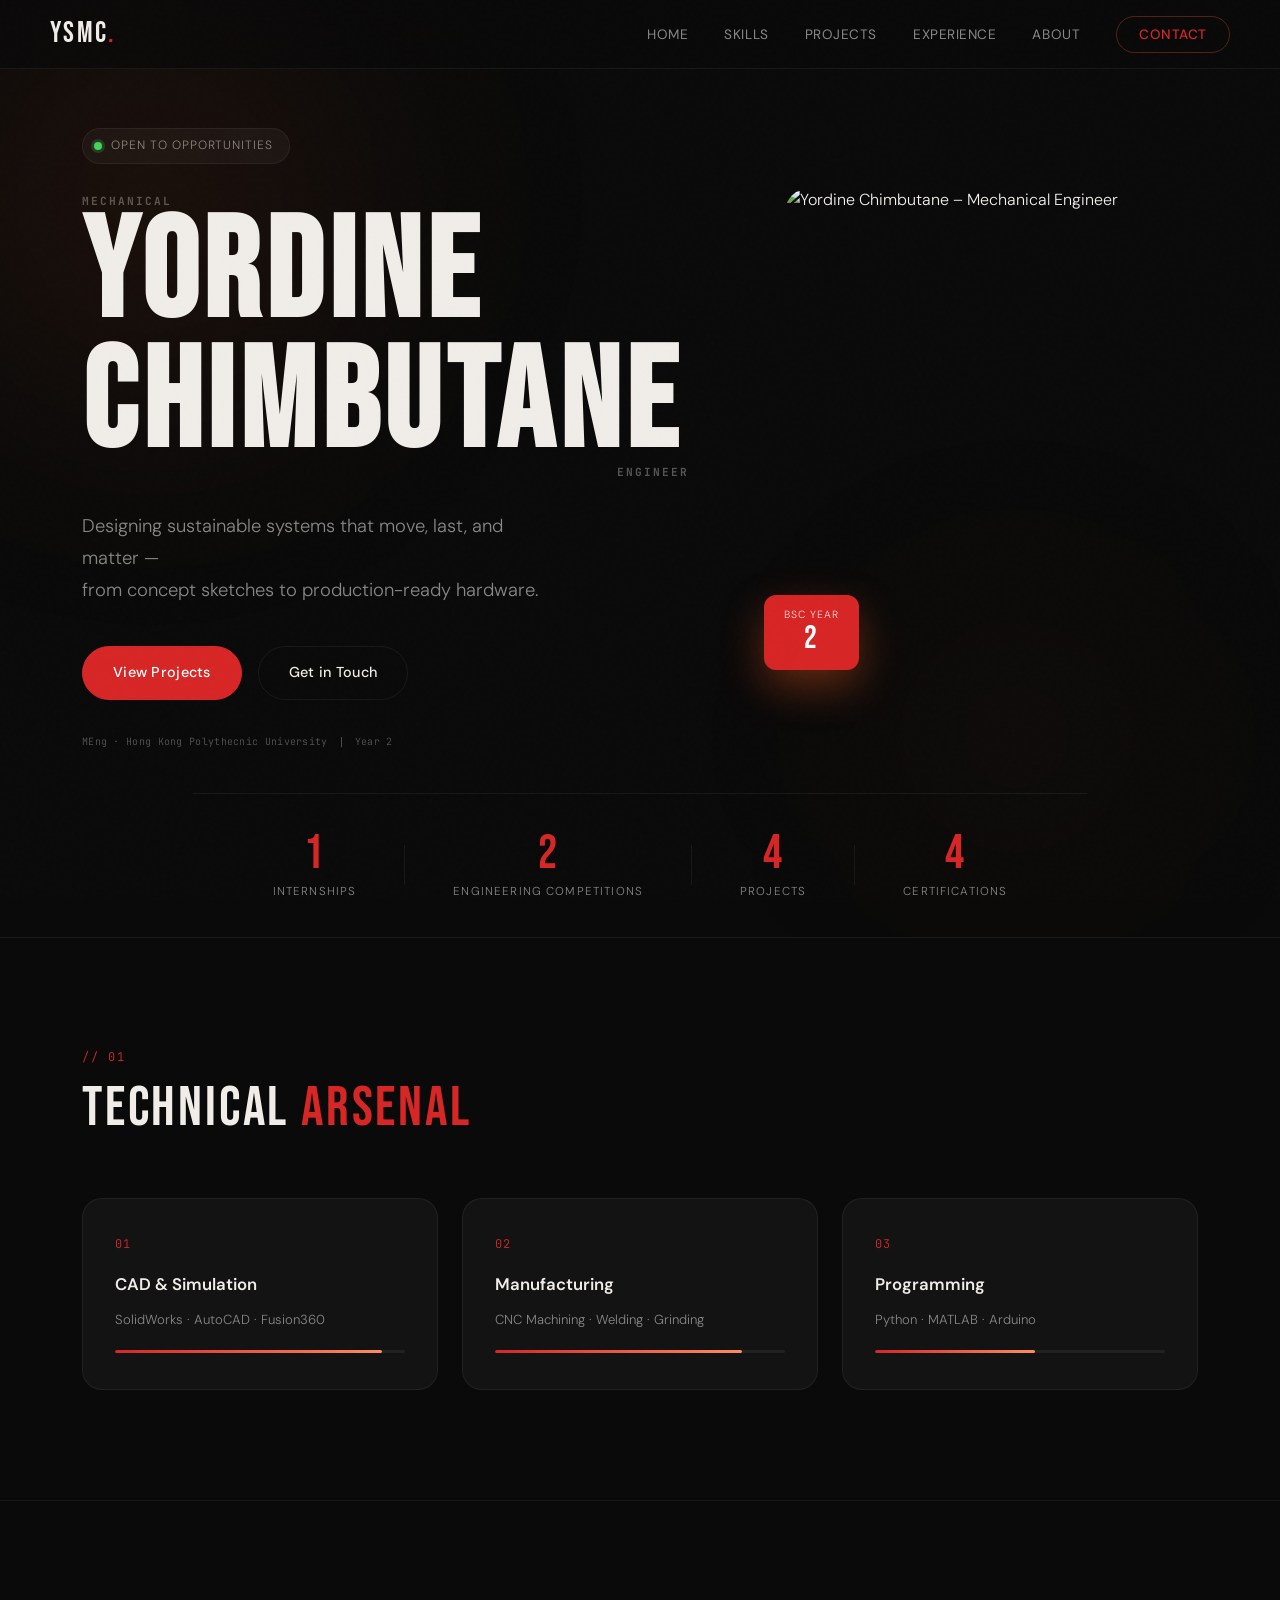
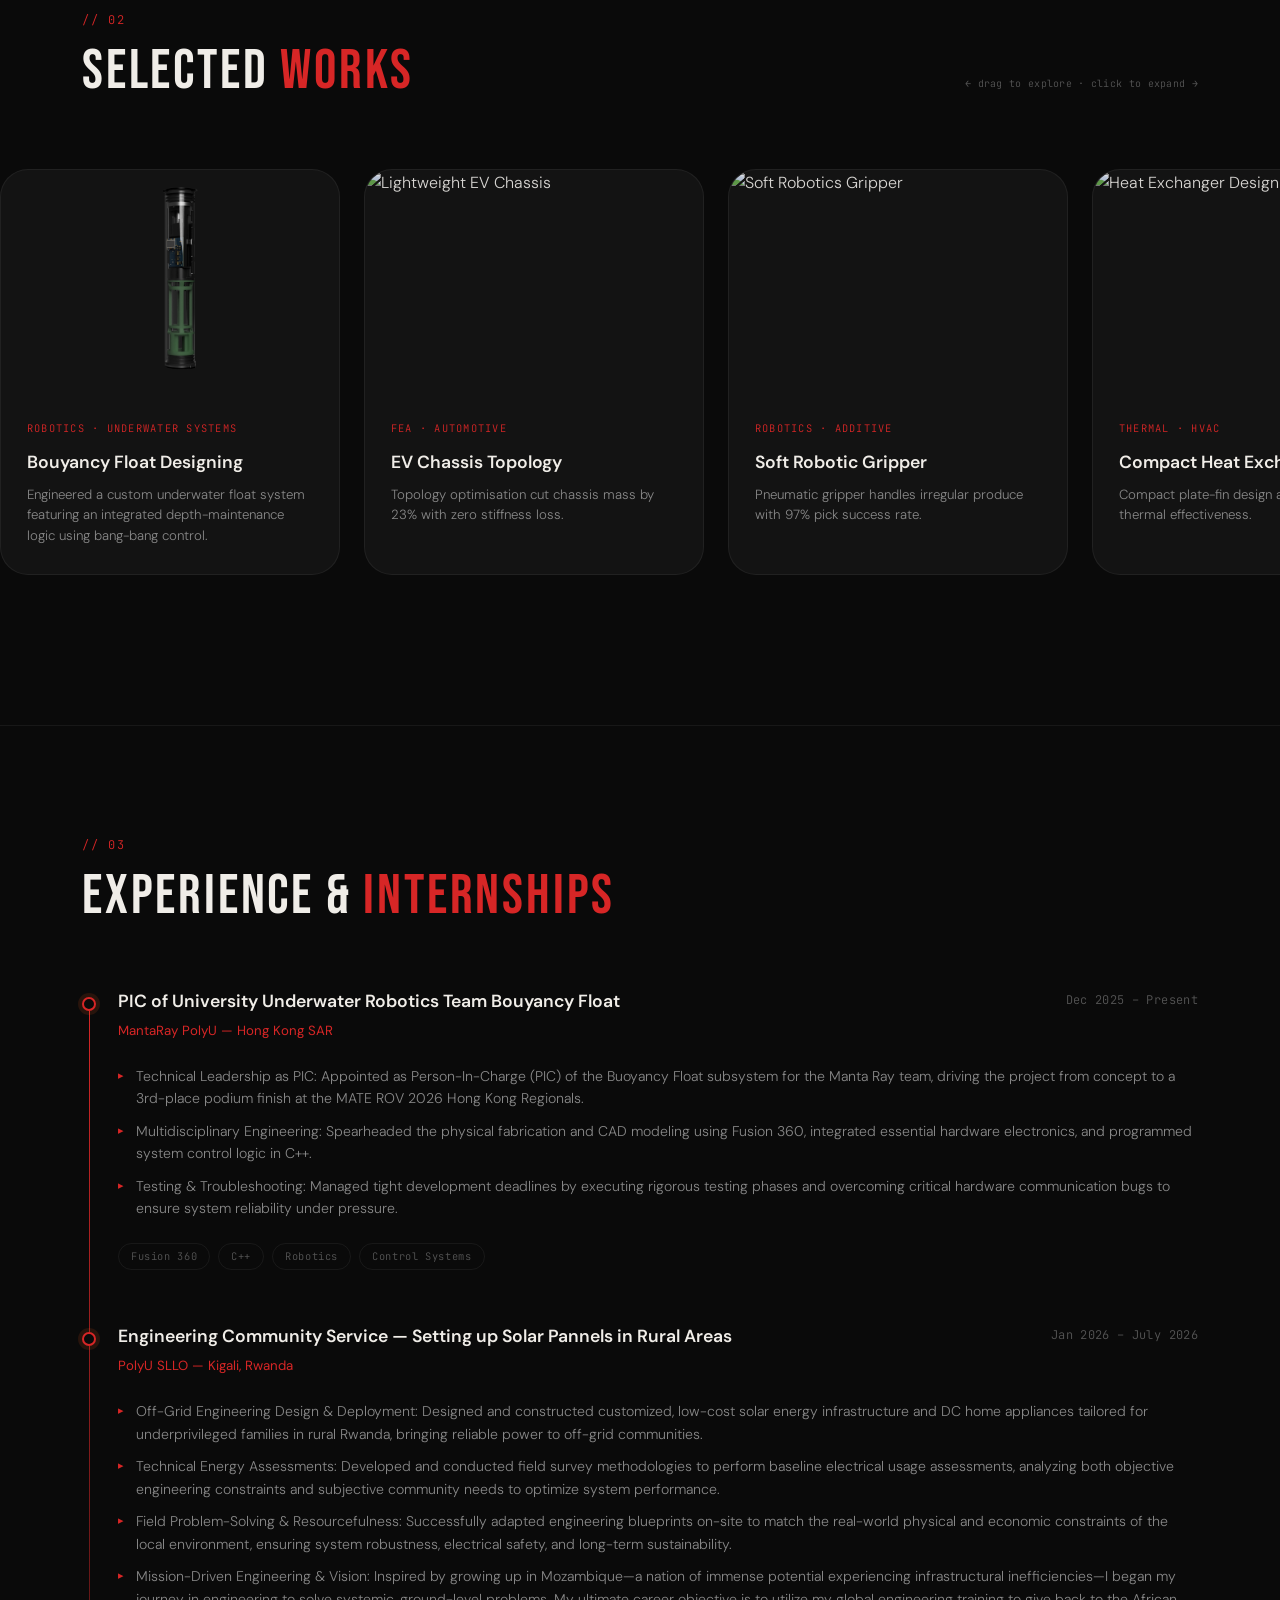
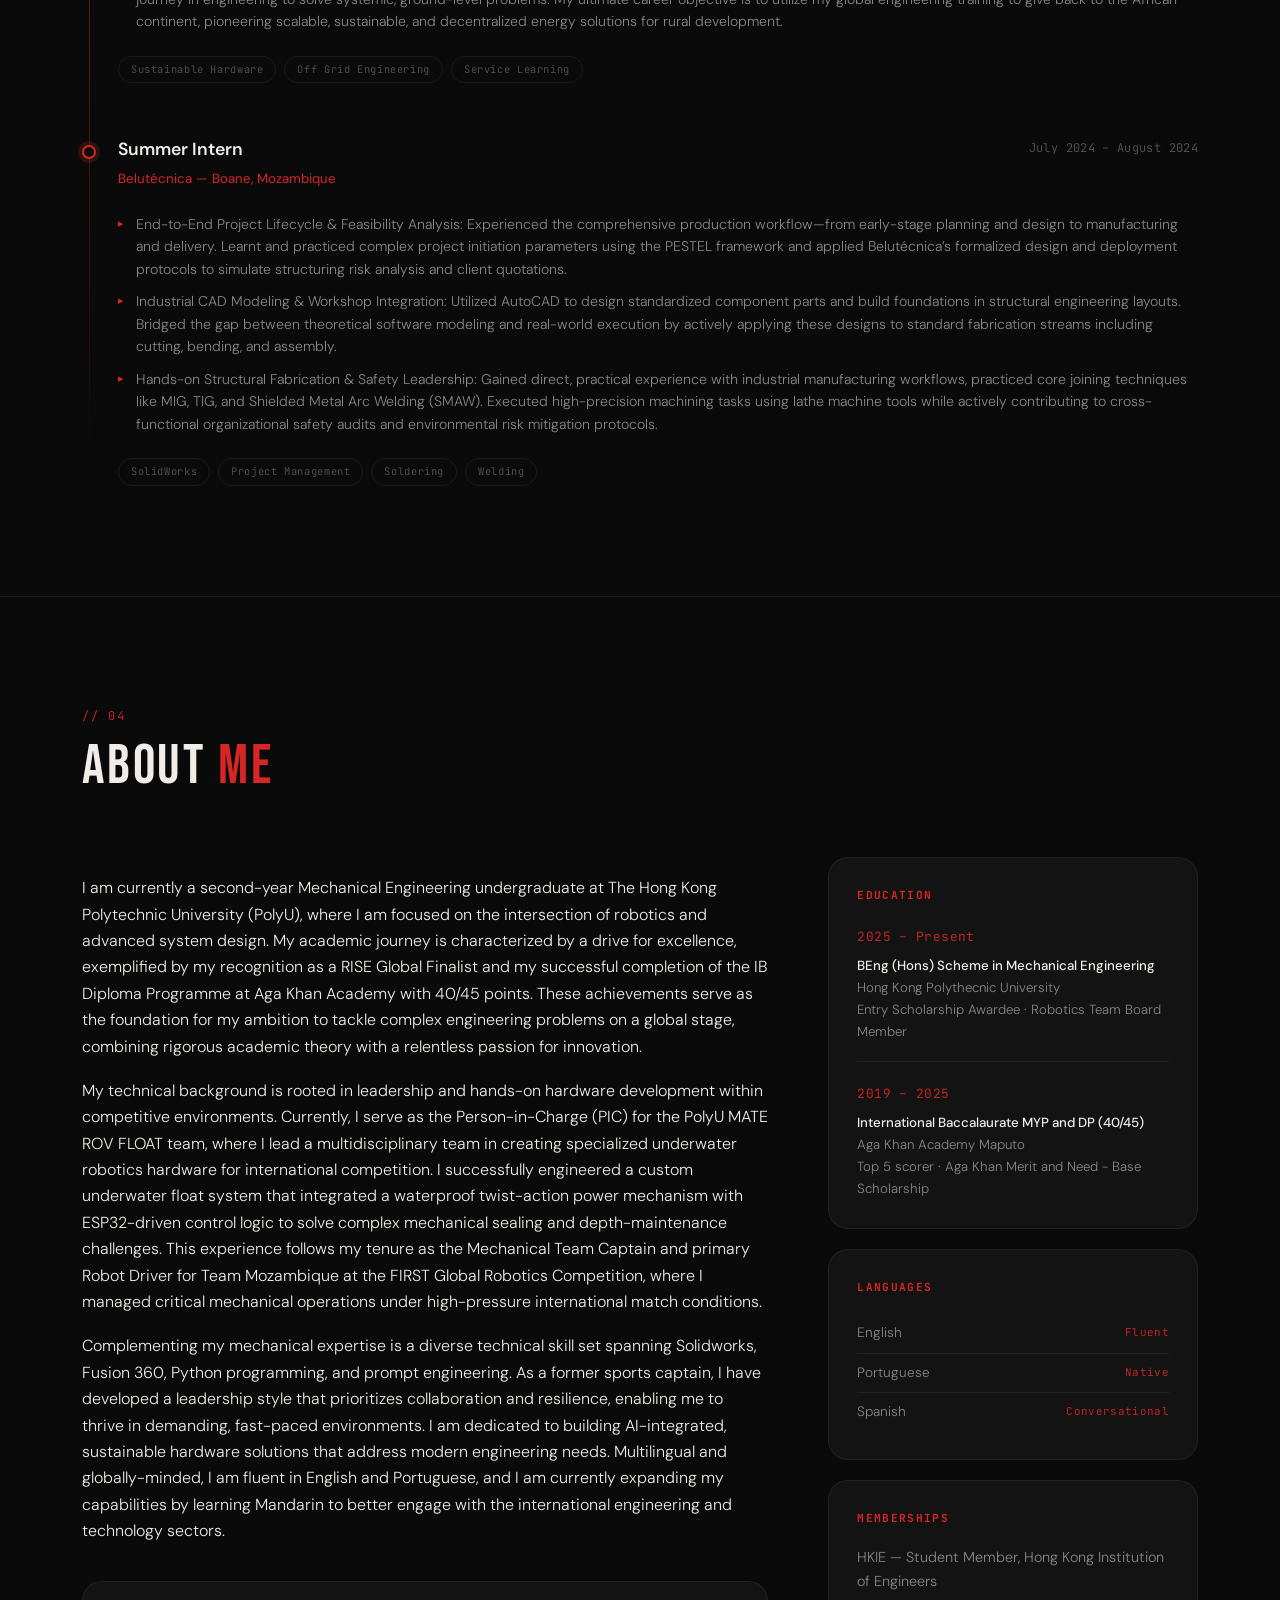
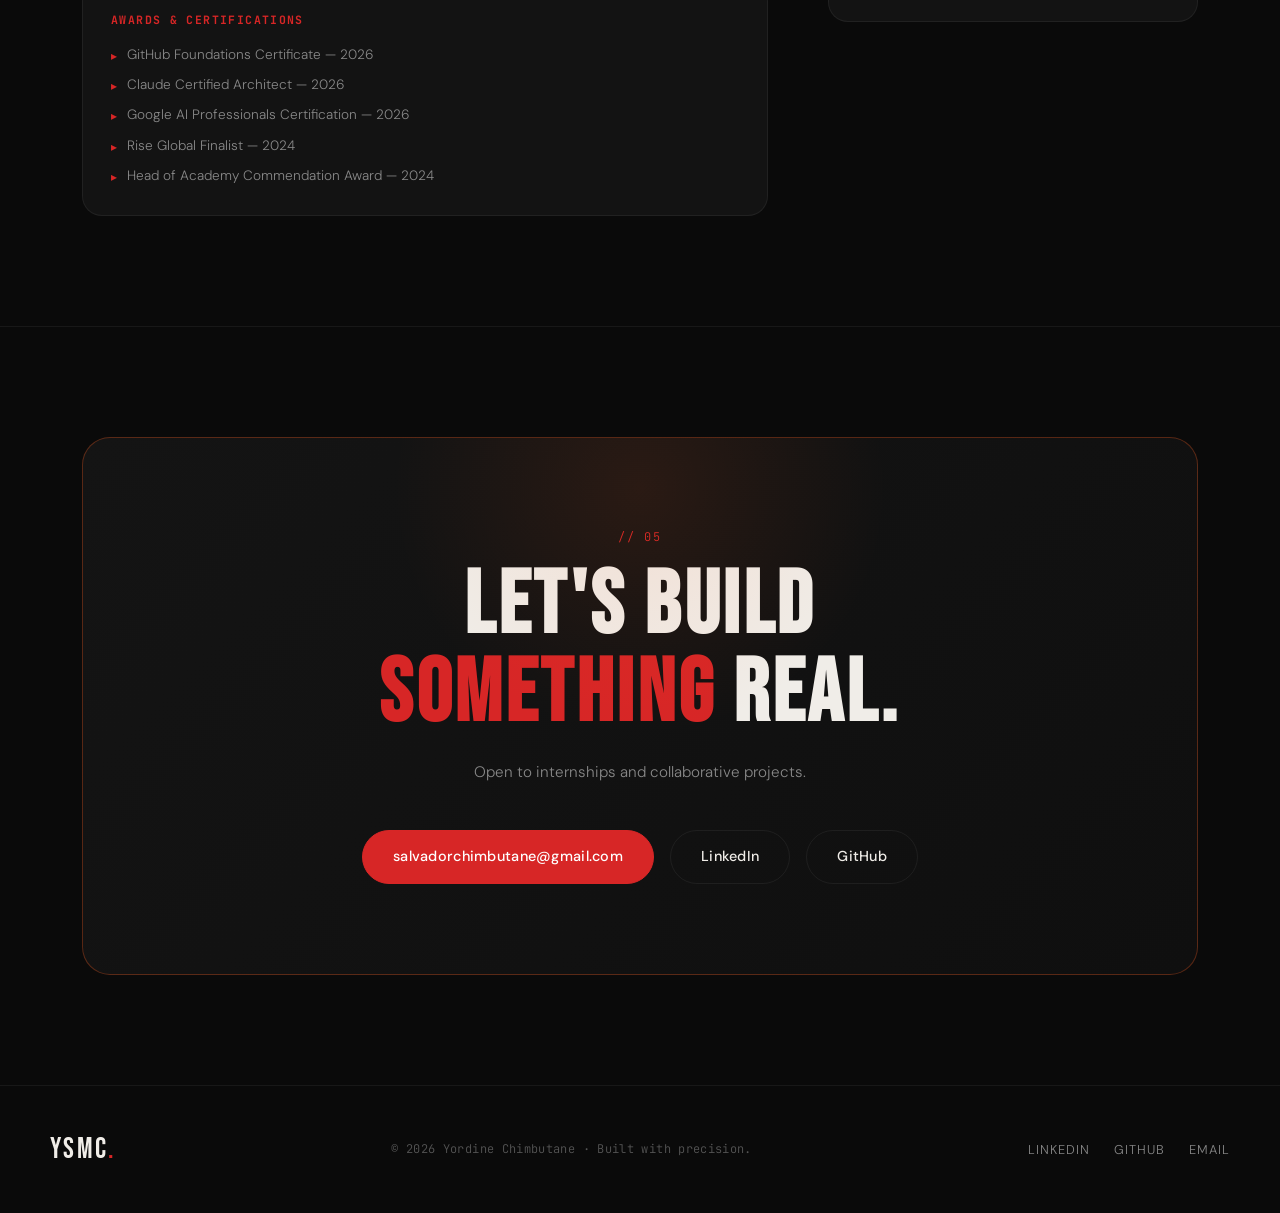
==== index.html @ a1d4b4b3 "version1.1(missing my engineering projects)) everything is updated place my own projects (Float tech" ====
<!DOCTYPE html>
<html lang="en">

<head>
    <meta charset="UTF-8" />
    <meta name="viewport" content="width=device-width, initial-scale=1.0" />
    <title>Yordine Chimbutane | Mechanical Engineer</title>
    <link rel="stylesheet" href="style.css" />
    <link rel="preconnect" href="https://fonts.googleapis.com" />
    <link rel="preconnect" href="https://fonts.gstatic.com" crossorigin />
    <link
        href="https://fonts.googleapis.com/css2?family=Bebas+Neue&family=DM+Sans:ital,wght@0,300;0,400;0,500;0,600;1,300&family=JetBrains+Mono:wght@400;500&display=swap"
        rel="stylesheet" />
</head>

<body>

    <!-- ════════════════════════════════════
       NAVIGATION
  ════════════════════════════════════ -->
    <nav class="navbar" id="navbar">
        <div class="nav-inner">
            <a href="#home" class="nav-logo">YSMC<span class="dot">.</span></a>

            <input type="checkbox" id="menu-toggle" class="menu-toggle" />
            <label for="menu-toggle" class="hamburger" aria-label="Toggle menu">
                <span></span><span></span><span></span>
            </label>

            <ul class="nav-links">
                <li><a href="#home">Home</a></li>
                <li><a href="#skills">Skills</a></li>
                <li><a href="#projects">Projects</a></li>
                <li><a href="#experience">Experience</a></li>
                <li><a href="#about">About</a></li>
                <li><a href="#contact" class="nav-cta">Contact</a></li>
            </ul>
        </div>
    </nav>

    <main>

        <!-- ════════════════════════════════════
         HERO
    ════════════════════════════════════ -->
        <section class="hero" id="home">
            <div class="hero-inner">

                <div class="hero-left">
                    <div class="badge-wrap">
                        <span class="status-dot"></span>
                        <span class="badge-text">Open to Opportunities</span>
                    </div>

                    <h1 class="hero-heading">
                        <span class="line-label">Mechanical</span>
                        <span class="hero-name">YORDINE<br>CHIMBUTANE</span>
                        <span class="line-label right-label">Engineer</span>
                    </h1>

                    <p class="hero-tagline">
                        Designing sustainable systems that move, last, and matter —<br>
                        from concept sketches to production-ready hardware.
                    </p>

                    <div class="hero-btns">
                        <a href="#projects" class="btn btn-primary">View Projects</a>
                        <a href="#contact" class="btn btn-ghost">Get in Touch</a>
                    </div>

                    <div class="hero-meta">
                        <span class="mono">MEng · Hong Kong Polythecnic University</span>
                        <span class="sep">|</span>
                        <span class="mono">Year 2</span>
                    </div>
                </div>

                <div class="hero-right">
                    <div class="profile-frame">
                        <img src="assets/images/Projects/3ys.png" alt="Yordine Chimbutane – Mechanical Engineer"
                            class="profile-img" />
                        <div class="profile-badge">
                            <span class="pb-label">BsC Year</span>
                            <span class="pb-num">2</span>
                        </div>
                    </div>
                </div>

            </div>

            <!-- Stats row -->
            <div class="stats-row">
                <div class="stat">
                    <span class="stat-num">1</span>
                    <span class="stat-label">Internships</span>
                </div>
                <div class="stat-divider"></div>
                <div class="stat">
                    <span class="stat-num">2</span>
                    <span class="stat-label">Engineering Competitions</span>
                </div>
                <div class="stat-divider"></div>
                <div class="stat">
                    <span class="stat-num">4</span>
                    <span class="stat-label">Projects</span>
                </div>
                <div class="stat-divider"></div>
                <div class="stat">
                    <span class="stat-num">4</span>
                    <span class="stat-label">Certifications</span>
                </div>
            </div>
        </section>

        <!-- ════════════════════════════════════
         SKILLS
    ════════════════════════════════════ -->
        <section class="skills-section" id="skills">
            <div class="section-wrap">
                <div class="section-header">
                    <span class="section-tag">// 01</span>
                    <h2 class="section-title">Technical <span class="accent">Arsenal</span></h2>
                </div>

                <div class="skills-grid">
                    <div class="skill-block">
                        <span class="skill-num">01</span>
                        <h3>CAD & Simulation</h3>
                        <p>SolidWorks · AutoCAD · Fusion360</p>
                        <div class="skill-bar">
                            <div class="skill-fill" style="width:92%"></div>
                        </div>
                    </div>
                    <div class="skill-block">
                        <span class="skill-num">02</span>
                        <h3>Manufacturing</h3>
                        <p>CNC Machining · Welding · Grinding</p>
                        <div class="skill-bar">
                            <div class="skill-fill" style="width:85%"></div>
                        </div>
                    </div>
                    <div class="skill-block">
                        <span class="skill-num">03</span>
                        <h3>Programming</h3>
                        <p>Python · MATLAB · Arduino</p>
                        <div class="skill-bar">
                            <div class="skill-fill" style="width:55%"></div>
                        </div>
                    </div>
                </div>
            </div>
        </section>

        <!-- ════════════════════════════════════
         PROJECTS (horizontal scroll + modal)
    ════════════════════════════════════ -->
        <section class="projects-section" id="projects">
            <div class="section-wrap">
                <div class="section-header projects-header">
                    <div>
                        <span class="section-tag">// 02</span>
                        <h2 class="section-title">Selected <span class="accent">Works</span></h2>
                    </div>
                    <p class="projects-hint">
                        <span class="mono">← drag to explore · click to expand →</span>
                    </p>
                </div>
            </div>

            <div class="projects-scroll-container" id="projectsScroll">
                <div class="projects-track">

                    <!-- PROJECT 1 -->
                    <article class="project-card" data-index="0">
                        <img src="assets/images/Projects/FLOAT_Render.png" alt="Bouyancy Float Designing"
                            class="project-thumb" />
                        <div class="project-card-info">
                            <span class="project-tag">Robotics · Underwater Systems</span>
                            <h3>Bouyancy Float Designing</h3>
                            <p>Engineered a custom underwater float system featuring an integrated depth-maintenance
                                logic using bang-bang control. </p>
                        </div>
                        <div class="project-modal-data" hidden>
                            <h3>Bouyancy Float Designing</h3>
                            <div class="modal-meta-row">
                                <span class="modal-tag">Robotics</span>
                                <span class="modal-tag">Underwater System</span>
                                <span class="modal-tag">Arduino</span>
                                <span class="modal-tag">SolidWorks</span>
                            </div>
                            <img src="https://images.unsplash.com/photo-1581092921461-39b27e3c5891?q=80&w=1200&auto=format&fit=crop"
                                alt="Turbine Blade" />
                            <div class="modal-body-grid">
                                <div>
                                    <h4>The Problem</h4>
                                    <p>Existing turbine blades in a mid-range gas turbine were operating at temperatures
                                        12% above the material's ideal service range during peak load, leading to
                                        accelerated creep and unscheduled maintenance every 1,800 flight hours.</p>
                                </div>
                                <div>
                                    <h4>My Role</h4>
                                    <p>Lead design engineer responsible for the full CFD simulation workflow, including
                                        mesh generation, boundary condition setup, post-processing, and iterating on
                                        channel geometry based on results.</p>
                                </div>
                                <div>
                                    <h4>Approach</h4>
                                    <p>Parametrised 7 internal cooling channel geometries (serpentine, pin-fin, chevron
                                        rib) and ran 40+ ANSYS Fluent simulations. Applied design of experiments (DOE)
                                        to identify the dominant variables — rib angle and channel aspect ratio — before
                                        converging on the final design.</p>
                                </div>
                                <div>
                                    <h4>Outcome</h4>
                                    <p>The optimised design reduced blade average surface temperature by
                                        <strong>18%</strong> and extended predicted service life from 1,800 to
                                        <strong>2,700 flight hours</strong> — a 50% improvement — while remaining within
                                        the original manufacturing cost envelope.
                                    </p>
                                </div>
                            </div>
                            <a href="https://github.com" target="_blank" class="modal-link btn btn-primary">View on
                                GitHub →</a>
                        </div>
                    </article>

                    <!-- PROJECT 2 -->
                    <article class="project-card" data-index="1">
                        <img src="https://images.unsplash.com/photo-1518770660439-4636190af475?q=80&w=900&auto=format&fit=crop"
                            alt="Lightweight EV Chassis" class="project-thumb" />
                        <div class="project-card-info">
                            <span class="project-tag">FEA · Automotive</span>
                            <h3>EV Chassis Topology</h3>
                            <p>Topology optimisation cut chassis mass by 23% with zero stiffness loss.</p>
                        </div>
                        <div class="project-modal-data" hidden>
                            <h3>Lightweight EV Chassis via Topology Optimisation</h3>
                            <div class="modal-meta-row">
                                <span class="modal-tag">ANSYS Mechanical</span>
                                <span class="modal-tag">Topology Optimisation</span>
                                <span class="modal-tag">CATIA V5</span>
                                <span class="modal-tag">Aluminium Alloys</span>
                            </div>
                            <img src="https://images.unsplash.com/photo-1518770660439-4636190af475?q=80&w=1200&auto=format&fit=crop"
                                alt="EV Chassis" />
                            <div class="modal-body-grid">
                                <div>
                                    <h4>The Problem</h4>
                                    <p>A startup EV manufacturer needed to reduce battery range anxiety by cutting
                                        unsprung and sprung mass without compromising the crash performance of their
                                        front subframe assembly (target: EURO NCAP 4-star).</p>
                                </div>
                                <div>
                                    <h4>My Role</h4>
                                    <p>Sole FEA engineer on a 4-person team. Responsible for load case definition, FEA
                                        model building, optimisation loop, and liaison with the supplier for DFM
                                        sign-off.</p>
                                </div>
                                <div>
                                    <h4>Approach</h4>
                                    <p>Defined 14 load cases covering kerb strikes, braking, cornering, and frontal
                                        crash. Applied SIMP topology optimisation in ANSYS, then post-processed the
                                        iso-surface into a manufacturable geometry using CATIA lattice tools. Validated
                                        with a physical drop-test rig.</p>
                                </div>
                                <div>
                                    <h4>Outcome</h4>
                                    <p>Final subframe was <strong>23% lighter</strong> (4.2 kg saved) with torsional
                                        stiffness maintained within 1.5% of the baseline. Vehicle range model predicted
                                        a <strong>+11 km improvement</strong> in WLTP cycle range from mass reduction
                                        alone.</p>
                                </div>
                            </div>
                            <a href="https://github.com" target="_blank" class="modal-link btn btn-primary">View
                                Technical Report →</a>
                        </div>
                    </article>

                    <!-- PROJECT 3 -->
                    <article class="project-card" data-index="2">
                        <img src="https://images.unsplash.com/photo-1565514158740-064f34bd6cfd?q=80&w=900&auto=format&fit=crop"
                            alt="Soft Robotics Gripper" class="project-thumb" />
                        <div class="project-card-info">
                            <span class="project-tag">Robotics · Additive</span>
                            <h3>Soft Robotic Gripper</h3>
                            <p>Pneumatic gripper handles irregular produce with 97% pick success rate.</p>
                        </div>
                        <div class="project-modal-data" hidden>
                            <h3>Pneumatic Soft Robotic Gripper for Agricultural Automation</h3>
                            <div class="modal-meta-row">
                                <span class="modal-tag">Silicone Moulding</span>
                                <span class="modal-tag">Arduino</span>
                                <span class="modal-tag">Python</span>
                                <span class="modal-tag">FEA (Hyperelastic)</span>
                            </div>
                            <img src="https://images.unsplash.com/photo-1565514158740-064f34bd6cfd?q=80&w=1200&auto=format&fit=crop"
                                alt="Soft Gripper" />
                            <div class="modal-body-grid">
                                <div>
                                    <h4>The Problem</h4>
                                    <p>Rigid robotic grippers cause 15–22% bruising loss in soft-fruit harvesting.
                                        Existing soft gripper solutions lacked the payload capacity (&gt;500 g) needed
                                        for commercial strawberry picking.</p>
                                </div>
                                <div>
                                    <h4>My Role</h4>
                                    <p>End-to-end design: mould design, silicone casting, pneumatic circuit, Arduino
                                        control firmware, and integration testing on a Universal Robots UR5 arm.</p>
                                </div>
                                <div>
                                    <h4>Approach</h4>
                                    <p>Used Yeoh hyperelastic FEA (ANSYS) to model silicone finger actuation before
                                        committing to mould tooling. Iterated 3 mould generations using 3D-printed PLA
                                        tooling, then cast the final design in Shore 20A silicone. Embedded pneumatic
                                        channels using dissolvable PVA inserts.</p>
                                </div>
                                <div>
                                    <h4>Outcome</h4>
                                    <p>Achieved a <strong>97% pick success rate</strong> across 300 test picks of
                                        irregularly shaped strawberries, with <strong>zero bruising</strong> events and
                                        a 680 g payload capacity — 36% above target.</p>
                                </div>
                            </div>
                            <a href="https://github.com" target="_blank" class="modal-link btn btn-primary">GitHub Repo
                                →</a>
                        </div>
                    </article>

                    <!-- PROJECT 4 -->
                    <article class="project-card" data-index="3">
                        <img src="https://images.unsplash.com/photo-1581092580497-e0d23cbdf1dc?q=80&w=900&auto=format&fit=crop"
                            alt="Heat Exchanger Design" class="project-thumb" />
                        <div class="project-card-info">
                            <span class="project-tag">Thermal · HVAC</span>
                            <h3>Compact Heat Exchanger</h3>
                            <p>Compact plate-fin design achieving 94% thermal effectiveness.</p>
                        </div>
                        <div class="project-modal-data" hidden>
                            <h3>Compact Plate-Fin Heat Exchanger for Data Centre Cooling</h3>
                            <div class="modal-meta-row">
                                <span class="modal-tag">Thermal Design</span>
                                <span class="modal-tag">CFD</span>
                                <span class="modal-tag">MATLAB</span>
                                <span class="modal-tag">Aluminium Brazing</span>
                            </div>
                            <img src="https://images.unsplash.com/photo-1581092580497-e0d23cbdf1dc?q=80&w=1200&auto=format&fit=crop"
                                alt="Heat Exchanger" />
                            <div class="modal-body-grid">
                                <div>
                                    <h4>The Problem</h4>
                                    <p>A hyperscale data centre operator needed a custom liquid-to-air heat exchanger
                                        that fits within a 1U rack (44.5 mm height) yet handles 8 kW of server thermal
                                        load with inlet air at up to 35 °C.</p>
                                </div>
                                <div>
                                    <h4>My Role</h4>
                                    <p>Thermal and mechanical design lead. Developed the sizing algorithm in MATLAB,
                                        validated with ANSYS CFX, and managed the prototype build with an aluminium
                                        brazing sub-contractor.</p>
                                </div>
                                <div>
                                    <h4>Approach</h4>
                                    <p>ε-NTU method used for initial sizing, then CFD to resolve hotspot distribution
                                        across fin array. Ran 6 fin pitch variants; selected 1.2 mm pitch for the best
                                        effectiveness-vs-pressure-drop trade-off.</p>
                                </div>
                                <div>
                                    <h4>Outcome</h4>
                                    <p>Prototype achieved <strong>94% thermal effectiveness</strong> at rated flow, 12%
                                        better than the commercial benchmark. Pressure drop (0.8 kPa) was within pump
                                        budget. Client proceeded to a 200-unit pilot order.</p>
                                </div>
                            </div>
                            <a href="https://github.com" target="_blank" class="modal-link btn btn-primary">Technical
                                Report →</a>
                        </div>
                    </article>

                    <!-- PROJECT 5 -->
                    <article class="project-card" data-index="4">
                        <img src="https://images.unsplash.com/photo-1624705002806-5d72df19c3ad?q=80&w=900&auto=format&fit=crop"
                            alt="Wind Turbine Blade" class="project-thumb" />
                        <div class="project-card-info">
                            <span class="project-tag">Composites · Renewable</span>
                            <h3>CFRP Wind Blade Repair</h3>
                            <p>Patch repair protocol restoring 95% of original fatigue life.</p>
                        </div>
                        <div class="project-modal-data" hidden>
                            <h3>CFRP Wind Turbine Blade Repair Protocol</h3>
                            <div class="modal-meta-row">
                                <span class="modal-tag">Composites</span>
                                <span class="modal-tag">Fatigue Analysis</span>
                                <span class="modal-tag">NDT</span>
                                <span class="modal-tag">Abaqus</span>
                            </div>
                            <img src="https://images.unsplash.com/photo-1624705002806-5d72df19c3ad?q=80&w=1200&auto=format&fit=crop"
                                alt="Wind Blade" />
                            <div class="modal-body-grid">
                                <div>
                                    <h4>The Problem</h4>
                                    <p>Leading-edge erosion on a 60 m CFRP wind turbine blade was progressing to
                                        laminate delamination, threatening a £180 k blade replacement if not addressed.
                                        The operator needed a certified in-situ repair method.</p>
                                </div>
                                <div>
                                    <h4>My Role</h4>
                                    <p>Structural integrity engineer: failure characterisation via ultrasonic NDT, FEA
                                        modelling of the damage zone, repair patch design, and drafting the ITP
                                        (Inspection and Test Plan) for certification.</p>
                                </div>
                                <div>
                                    <h4>Approach</h4>
                                    <p>Mapped delamination extent with phased-array UT. Modelled the patch geometry in
                                        Abaqus using cohesive zone elements to predict peel stress at bondline. Iterated
                                        on scarf angle (from 1:20 to 1:30) to meet fatigue requirements per DNV-ST-0376.
                                    </p>
                                </div>
                                <div>
                                    <h4>Outcome</h4>
                                    <p>Repair protocol restored <strong>95% of original fatigue life</strong> per
                                        simulation, validated by a 10 million cycle coupon test campaign. Estimated cost
                                        saving vs. replacement: <strong>£155 k per blade</strong>. Protocol now adopted
                                        as a company standard.</p>
                                </div>
                            </div>
                            <a href="https://github.com" target="_blank" class="modal-link btn btn-primary">View Report
                                →</a>
                        </div>
                    </article>

                    <!-- PROJECT 6 -->
                    <article class="project-card" data-index="5">
                        <img src="https://images.unsplash.com/photo-1630839437035-dac17da580d0?q=80&w=900&auto=format&fit=crop"
                            alt="Medical Device Pump" class="project-thumb" />
                        <div class="project-card-info">
                            <span class="project-tag">MedTech · Precision</span>
                            <h3>Microfluidic Drug Pump</h3>
                            <p>±0.5% dosing accuracy for implantable chemotherapy pump.</p>
                        </div>
                        <div class="project-modal-data" hidden>
                            <h3>Implantable Microfluidic Drug Delivery Pump</h3>
                            <div class="modal-meta-row">
                                <span class="modal-tag">Medical Devices</span>
                                <span class="modal-tag">Precision Machining</span>
                                <span class="modal-tag">MEMS</span>
                                <span class="modal-tag">ISO 13485</span>
                            </div>
                            <img src="https://images.unsplash.com/photo-1630839437035-dac17da580d0?q=80&w=1200&auto=format&fit=crop"
                                alt="Medical Device" />
                            <div class="modal-body-grid">
                                <div>
                                    <h4>The Problem</h4>
                                    <p>Existing implantable pumps for localised chemotherapy had a ±5–8% dosing
                                        variation, which at therapeutic doses carries significant toxicity risk. The
                                        clinical team required ±1% or better.</p>
                                </div>
                                <div>
                                    <h4>My Role</h4>
                                    <p>Mechanical design engineer on a cross-functional team (mechanical, electrical,
                                        clinical). Responsible for pump chamber geometry, valve design, and tolerance
                                        stack-up analysis.</p>
                                </div>
                                <div>
                                    <h4>Approach</h4>
                                    <p>Designed a peristaltic micro-pump with laser-etched PDMS membrane actuators.
                                        Monte Carlo tolerance analysis (10,000 runs) drove GD&T callouts to achieve Cpk
                                        &gt; 1.67 on critical dose-volume features. All surfaces validated to ISO 10993
                                        biocompatibility.</p>
                                </div>
                                <div>
                                    <h4>Outcome</h4>
                                    <p>Bench testing across 50 prototype units delivered a mean dosing accuracy of
                                        <strong>±0.5%</strong> — 10× better than existing devices. Project advanced to
                                        pre-clinical animal trials. Patent filed (UK Patent App. GB2412345).
                                    </p>
                                </div>
                            </div>
                            <a href="https://github.com" target="_blank" class="modal-link btn btn-primary">Patent
                                Application →</a>
                        </div>
                    </article>

                </div><!-- /.projects-track -->
            </div><!-- /.projects-scroll-container -->
        </section>

        <!-- ════════════════════════════════════
         EXPERIENCE
    ════════════════════════════════════ -->
        <section class="experience-section" id="experience">
            <div class="section-wrap">
                <div class="section-header">
                    <span class="section-tag">// 03</span>
                    <h2 class="section-title">Experience &amp; <span class="accent">Internships</span></h2>
                </div>

                <div class="timeline">

                    <div class="timeline-item">
                        <div class="timeline-marker"></div>
                        <div class="timeline-content">
                            <div class="timeline-top">
                                <div>
                                    <h3 class="timeline-role">PIC of University Underwater Robotics Team Bouyancy Float
                                    </h3>
                                    <span class="timeline-company">MantaRay PolyU — Hong Kong SAR</span>
                                </div>
                                <span class="timeline-date mono">Dec 2025 – Present</span>
                            </div>
                            <ul class="timeline-list">
                                <li>Technical Leadership as PIC: Appointed as Person-In-Charge (PIC) of the Buoyancy
                                    Float subsystem for the Manta Ray team, driving the project from concept to a
                                    3rd-place podium finish at the MATE ROV 2026 Hong Kong Regionals.</li>
                                <li>Multidisciplinary Engineering: Spearheaded the physical fabrication and CAD modeling
                                    using Fusion 360, integrated essential hardware electronics, and programmed system
                                    control logic in C++.</li>
                                <li>Testing & Troubleshooting: Managed tight development deadlines by executing rigorous
                                    testing phases and overcoming critical hardware communication bugs to ensure system
                                    reliability under pressure.</li>
                            </ul>
                            <div class="timeline-tags">
                                <span>Fusion 360</span><span>C++</span><span>Robotics</span><span>Control Systems</span>
                            </div>
                        </div>
                    </div>

                    <div class="timeline-item">
                        <div class="timeline-marker"></div>
                        <div class="timeline-content">
                            <div class="timeline-top">
                                <div>
                                    <h3 class="timeline-role">Engineering Community Service — Setting up Solar Pannels
                                        in Rural Areas</h3>
                                    <span class="timeline-company">PolyU SLLO — Kigali, Rwanda</span>
                                </div>
                                <span class="timeline-date mono">Jan 2026 – July 2026</span>
                            </div>
                            <ul class="timeline-list">
                                <li>Off-Grid Engineering Design & Deployment: Designed and constructed customized,
                                    low-cost solar energy infrastructure and DC home appliances tailored for
                                    underprivileged families in rural Rwanda, bringing reliable power to off-grid
                                    communities.</li>
                                <li>Technical Energy Assessments: Developed and conducted field survey methodologies to
                                    perform baseline electrical usage assessments, analyzing both objective engineering
                                    constraints and subjective community needs to optimize system performance.</li>
                                <li>Field Problem-Solving & Resourcefulness: Successfully adapted engineering blueprints
                                    on-site to match the real-world physical and economic constraints of the local
                                    environment, ensuring system robustness, electrical safety, and long-term
                                    sustainability.</li>
                                <li>Mission-Driven Engineering & Vision: Inspired by growing up in Mozambique—a nation
                                    of immense potential experiencing infrastructural inefficiencies—I began my journey
                                    in engineering to solve systemic, ground-level problems. My ultimate career
                                    objective is to utilize my global engineering training to give back to the African
                                    continent, pioneering scalable, sustainable, and decentralized energy solutions for
                                    rural development.</li>
                            </ul>
                            <div class="timeline-tags">
                                <span>Sustainable Hardware</span><span>Off Grid Engineering</span><span>Service
                                    Learning</span>
                            </div>
                        </div>
                    </div>

                    <div class="timeline-item">
                        <div class="timeline-marker"></div>
                        <div class="timeline-content">
                            <div class="timeline-top">
                                <div>
                                    <h3 class="timeline-role">Summer Intern</h3>
                                    <span class="timeline-company">Belutécnica — Boane, Mozambique</span>
                                </div>
                                <span class="timeline-date mono">July 2024 – August 2024</span>
                            </div>
                            <ul class="timeline-list">
                                <li>End-to-End Project Lifecycle & Feasibility Analysis: Experienced the comprehensive
                                    production workflow—from early-stage planning and design to manufacturing and
                                    delivery. Learnt and practiced complex project initiation parameters using the
                                    PESTEL framework
                                    and applied Belutécnica’s formalized design and deployment protocols to simulate
                                    structuring
                                    risk analysis and client quotations.</li>
                                <li>Industrial CAD Modeling & Workshop Integration: Utilized AutoCAD to design
                                    standardized component parts and build foundations in structural engineering
                                    layouts. Bridged the gap between theoretical software modeling and real-world
                                    execution by actively applying these designs to standard fabrication streams
                                    including cutting, bending, and assembly.
                                </li>
                                <li>Hands-on Structural Fabrication & Safety Leadership: Gained direct, practical
                                    experience with industrial manufacturing workflows, practiced core joining
                                    techniques like MIG, TIG, and Shielded Metal Arc Welding (SMAW). Executed
                                    high-precision machining tasks using lathe machine tools while actively contributing
                                    to cross-functional organizational safety audits and environmental risk mitigation
                                    protocols.</li>
                            </ul>
                            <div class="timeline-tags">
                                <span>SolidWorks</span><span>Project
                                    Management</span><span>Soldering</span><span>Welding</span>
                            </div>
                        </div>
                    </div>

                </div>
            </div>
        </section>

        <!-- ════════════════════════════════════
         ABOUT / BIO
    ════════════════════════════════════ -->
        <section class="about-section" id="about">
            <div class="section-wrap">
                <div class="section-header">
                    <span class="section-tag">// 04</span>
                    <h2 class="section-title">About <span class="accent">Me</span></h2>
                </div>

                <div class="about-grid">
                    <div class="about-text">
                        <p class="about-lead">
                        </p>
                        I am currently a second-year Mechanical Engineering undergraduate at The Hong Kong
                        Polytechnic University (PolyU), where I am focused on the intersection of robotics and
                        advanced system design. My academic journey is characterized by a drive for excellence,
                        exemplified by my recognition as a RISE Global Finalist and my successful completion of the
                        IB Diploma Programme at Aga Khan Academy with 40/45 points. These achievements serve as the
                        foundation for my ambition to tackle complex engineering problems on a global stage,
                        combining rigorous academic theory with a relentless passion for innovation.
                        </p>
                        My technical background is rooted in leadership and hands-on hardware development within
                        competitive environments. Currently, I serve as the Person-in-Charge (PIC) for the PolyU
                        MATE ROV FLOAT team, where I lead a multidisciplinary team in creating specialized
                        underwater robotics hardware for international competition. I successfully engineered a
                        custom underwater float system that integrated a waterproof twist-action power mechanism
                        with ESP32-driven control logic to solve complex mechanical sealing and depth-maintenance
                        challenges. This experience follows my tenure as the Mechanical Team Captain and primary
                        Robot Driver for Team Mozambique at the FIRST Global Robotics Competition, where I managed
                        critical mechanical operations under high-pressure international match conditions.
                        </p>
                        Complementing my mechanical expertise is a diverse technical skill set spanning Solidworks,
                        Fusion 360, Python programming, and prompt engineering. As a former sports captain, I have
                        developed a leadership style that prioritizes collaboration and resilience, enabling me to
                        thrive in demanding, fast-paced environments. I am dedicated to building AI-integrated,
                        sustainable hardware solutions that address modern engineering needs. Multilingual and
                        globally-minded, I am fluent in English and Portuguese, and I am currently expanding my
                        capabilities by learning Mandarin to better engage with the international engineering and
                        technology sectors.
                        </p>
                        <div class="about-awards">
                            <h4>Awards &amp; Certifications</h4>
                            <ul>
                                <li><span class="accent-bullet">▸</span> GitHub Foundations Certificate — 2026</li>
                                <li><span class="accent-bullet">▸</span> Claude Certified Architect — 2026</li>
                                <li><span class="accent-bullet">▸</span> Google AI Professionals Certification — 2026
                                </li>
                                <li><span class="accent-bullet">▸</span> Rise Global Finalist — 2024</li>
                                <li><span class="accent-bullet">▸</span> Head of Academy Commendation Award — 2024
                                </li>
                            </ul>
                        </div>
                    </div>

                    <div class="about-sidebar">
                        <div class="sidebar-card">
                            <h4>Education</h4>
                            <div class="edu-item">
                                <span class="mono accent">2025 – Present</span>
                                <p><strong>BEng (Hons) Scheme in Mechanical Engineering</strong><br>Hong Kong
                                    Polythecnic University<br>Entry Scholarship Awardee · Robotics Team Board Member
                                </p>
                            </div>
                            <div class="edu-item">
                                <span class="mono accent">2019 – 2025</span>
                                <p><strong>International Baccalaurate MYP and DP (40/45)</strong><br>Aga Khan Academy
                                    Maputo<br>Top 5 scorer · Aga Khan Merit and Need - Base Scholarship</p>
                            </div>
                        </div>

                        <div class="sidebar-card">
                            <h4>Languages</h4>
                            <div class="lang-row"><span>English</span><span class="accent mono">Fluent</span></div>
                            <div class="lang-row"><span>Portuguese</span><span class="accent mono">Native</span></div>
                            <div class="lang-row"><span>Spanish</span><span class="accent mono">Conversational</span>
                            </div>
                        </div>

                        <div class="sidebar-card">
                            <h4>Memberships</h4>
                            <p style="color:var(--text-muted); font-size:0.9rem;">HKIE — Student Member,
                                Hong Kong Institution of Engineers</p>
                        </div>
                    </div>
                </div>
            </div>
        </section>

        <!-- ════════════════════════════════════
         CONTACT
    ════════════════════════════════════ -->
        <section class="contact-section" id="contact">
            <div class="section-wrap">
                <div class="contact-box">
                    <span class="section-tag">// 05</span>
                    <h2 class="contact-heading">Let's Build<br><span class="accent">Something</span> Real.</h2>
                    <p class="contact-sub">Open to internships and collaborative projects.</p>
                    <div class="contact-links">
                        <a href="mailto:salvadorchimbutane@gmail.com"
                            class="btn btn-primary">salvadorchimbutane@gmail.com</a>
                        <a href="https://www.linkedin.com/in/yordine-chimbutane-25546b345" target="_blank"
                            class="btn btn-ghost">LinkedIn</a>
                        <a href="https://github.com/yr08ii" target="_blank" class="btn btn-ghost">GitHub</a>
                    </div>
                </div>
            </div>
        </section>

    </main>

    <!-- ════════════════════════════════════
       FOOTER
  ════════════════════════════════════ -->
    <footer class="footer">
        <div class="footer-inner">
            <a href="#home" class="nav-logo">YSMC<span class="dot">.</span></a>
            <p class="footer-copy mono">© 2026 Yordine Chimbutane · Built with precision.</p>
            <div class="footer-socials">
                <a href="https://www.linkedin.com/in/yordine-chimbutane-25546b345" target="_blank">LinkedIn</a>
                <a href="https://github.com/yr08ii" target="_blank">GitHub</a>
                <a href="mailto:salvadorchimbutane@gmail.com">Email</a>
            </div>
        </div>
    </footer>

    <!-- ════════════════════════════════════
       PROJECT MODAL
  ════════════════════════════════════ -->
    <div class="modal-overlay" id="projectModal" role="dialog" aria-modal="true" aria-label="Project details">
        <div class="modal-panel">
            <button class="modal-close" id="modalClose" aria-label="Close">&#x2715;</button>
            <div class="modal-scroll" id="modalScroll"></div>
        </div>
    </div>

    <script src="index.js"></script>
</body>

</html>
---- style.css ----
/* ═══════════════════════════════════════════════
   ROOT VARIABLES
═══════════════════════════════════════════════ */
:root {
    --bg: #0A0A0A;
    --bg-card: #131313;
    --bg-card-2: #1A1A1A;
    --accent: #d72626;
    --accent-dim: rgba(255, 95, 31, 0.15);
    --accent-glow: rgba(255, 95, 31, 0.25);
    --text: #F0EDE8;
    --text-muted: #888888;
    --text-dim: #555555;
    --border: rgba(255, 255, 255, 0.06);
    --border-accent: rgba(255, 95, 31, 0.3);
    --radius-sm: 12px;
    --radius: 20px;
    --radius-lg: 28px;
    --ease: cubic-bezier(0.25, 0.46, 0.45, 0.94);
    --ease-spring: cubic-bezier(0.175, 0.885, 0.32, 1.275);
}

/* ═══════════════════════════════════════════════
   RESET & BASE
═══════════════════════════════════════════════ */
*,
*::before,
*::after {
    margin: 0;
    padding: 0;
    box-sizing: border-box;
}

html {
    scroll-behavior: smooth;
    font-size: 16px;
}

body {
    background: var(--bg);
    color: var(--text);
    font-family: 'DM Sans', sans-serif;
    font-weight: 300;
    line-height: 1.65;
    overflow-x: hidden;
    -webkit-font-smoothing: antialiased;
}

/* Subtle grain overlay */
body::before {
    content: '';
    position: fixed;
    inset: 0;
    background-image: url("data:image/svg+xml,%3Csvg viewBox='0 0 256 256' xmlns='http://www.w3.org/2000/svg'%3E%3Cfilter id='noise'%3E%3CfeTurbulence type='fractalNoise' baseFrequency='0.9' numOctaves='4' stitchTiles='stitch'/%3E%3C/filter%3E%3Crect width='100%25' height='100%25' filter='url(%23noise)' opacity='0.04'/%3E%3C/svg%3E");
    pointer-events: none;
    z-index: 9999;
    opacity: 0.35;
}

img {
    display: block;
    max-width: 100%;
}

a {
    text-decoration: none;
    color: inherit;
    transition: color 0.25s var(--ease);
}

li {
    list-style: none;
}

.accent {
    color: var(--accent);
}

.mono {
    font-family: 'JetBrains Mono', monospace;
    font-size: 0.8em;
    letter-spacing: 0.03em;
}

.section-wrap {
    max-width: 1180px;
    margin: 0 auto;
    padding: 0 32px;
}

/* ═══════════════════════════════════════════════
   BUTTONS
═══════════════════════════════════════════════ */
.btn {
    display: inline-flex;
    align-items: center;
    gap: 8px;
    padding: 14px 30px;
    border-radius: 50px;
    font-family: 'DM Sans', sans-serif;
    font-weight: 500;
    font-size: 0.9rem;
    letter-spacing: 0.02em;
    cursor: pointer;
    transition: all 0.3s var(--ease);
    white-space: nowrap;
}

.btn-primary {
    background: var(--accent);
    color: #fff;
    border: 1.5px solid var(--accent);
}

.btn-primary:hover {
    background: transparent;
    color: var(--accent);
    transform: translateY(-2px);
    box-shadow: 0 12px 30px var(--accent-glow);
}

.btn-ghost {
    background: transparent;
    color: var(--text);
    border: 1.5px solid var(--border);
}

.btn-ghost:hover {
    border-color: rgba(255, 255, 255, 0.3);
    background: rgba(255, 255, 255, 0.05);
    transform: translateY(-2px);
}

/* ═══════════════════════════════════════════════
   NAVIGATION
═══════════════════════════════════════════════ */
.navbar {
    position: fixed;
    top: 0;
    left: 0;
    right: 0;
    z-index: 900;
    padding: 0 32px;
    background: rgba(10, 10, 10, 0.75);
    backdrop-filter: blur(20px) saturate(1.5);
    -webkit-backdrop-filter: blur(20px);
    border-bottom: 1px solid var(--border);
    transition: background 0.3s var(--ease);
}

.nav-inner {
    max-width: 1180px;
    margin: 0 auto;
    display: flex;
    align-items: center;
    justify-content: space-between;
    height: 68px;
    position: relative;
}

.nav-logo {
    font-family: 'Bebas Neue', sans-serif;
    font-size: 1.8rem;
    letter-spacing: 0.08em;
    color: var(--text);
}

.nav-logo .dot {
    color: var(--accent);
}

.nav-links {
    display: flex;
    align-items: center;
    gap: 36px;
}

.nav-links a {
    font-size: 0.85rem;
    font-weight: 400;
    color: var(--text-muted);
    letter-spacing: 0.04em;
    text-transform: uppercase;
    transition: color 0.25s var(--ease);
}

.nav-links a:hover {
    color: var(--text);
}

.nav-cta {
    padding: 9px 22px;
    border: 1.5px solid var(--border-accent) !important;
    border-radius: 50px;
    color: var(--accent) !important;
    font-weight: 500 !important;
    transition: all 0.25s var(--ease) !important;
}

.nav-cta:hover {
    background: var(--accent) !important;
    color: #fff !important;
}

.menu-toggle {
    display: none;
}

.hamburger {
    display: none;
}

/* ═══════════════════════════════════════════════
   SECTION HEADERS (shared)
═══════════════════════════════════════════════ */
.section-header {
    margin-bottom: 60px;
}

.section-tag {
    display: block;
    font-family: 'JetBrains Mono', monospace;
    font-size: 0.75rem;
    color: var(--accent);
    letter-spacing: 0.15em;
    margin-bottom: 12px;
}

.section-title {
    font-family: 'Bebas Neue', sans-serif;
    font-size: clamp(2.4rem, 5vw, 3.5rem);
    letter-spacing: 0.05em;
    line-height: 1.05;
    font-weight: 400;
}

/* ═══════════════════════════════════════════════
   HERO
═══════════════════════════════════════════════ */
.hero {
    min-height: 100svh;
    display: flex;
    flex-direction: column;
    justify-content: center;
    padding-top: 68px;
    position: relative;
    overflow: hidden;
}

/* Ambient gradient blobs */
.hero::before,
.hero::after {
    content: '';
    position: absolute;
    border-radius: 50%;
    filter: blur(120px);
    pointer-events: none;
}

.hero::before {
    width: 600px;
    height: 600px;
    background: radial-gradient(circle, rgba(255, 95, 31, 0.12) 0%, transparent 70%);
    top: -100px;
    left: -150px;
}

.hero::after {
    width: 400px;
    height: 400px;
    background: radial-gradient(circle, rgba(255, 95, 31, 0.06) 0%, transparent 70%);
    bottom: 0;
    right: 5%;
}

.hero-inner {
    max-width: 1180px;
    margin: 0 auto;
    padding: 60px 32px 40px;
    display: grid;
    grid-template-columns: 1.15fr 0.85fr;
    gap: 60px;
    align-items: center;
    width: 100%;
}

/* Badge */
.badge-wrap {
    display: inline-flex;
    align-items: center;
    gap: 9px;
    padding: 7px 16px 7px 11px;
    background: var(--bg-card);
    border: 1px solid var(--border);
    border-radius: 50px;
    font-size: 0.75rem;
    letter-spacing: 0.08em;
    text-transform: uppercase;
    color: var(--text-muted);
    margin-bottom: 28px;
}

.status-dot {
    width: 8px;
    height: 8px;
    border-radius: 50%;
    background: #3BDB5E;
    box-shadow: 0 0 0 3px rgba(59, 219, 94, 0.2);
    animation: pulse-dot 2s ease infinite;
}

@keyframes pulse-dot {

    0%,
    100% {
        box-shadow: 0 0 0 3px rgba(59, 219, 94, 0.2);
    }

    50% {
        box-shadow: 0 0 0 6px rgba(59, 219, 94, 0.05);
    }
}

/* Heading */
.hero-heading {
    display: flex;
    flex-direction: column;
    gap: 0;
    margin-bottom: 28px;
}

.line-label {
    font-family: 'JetBrains Mono', monospace;
    font-size: 0.7rem;
    color: var(--text-dim);
    letter-spacing: 0.18em;
    text-transform: uppercase;
}

.right-label {
    align-self: flex-end;
    margin-top: -6px;
}

.hero-name {
    font-family: 'Bebas Neue', sans-serif;
    font-size: clamp(5rem, 11vw, 9rem);
    letter-spacing: 0.04em;
    line-height: 0.92;
    color: var(--text);
    position: relative;
}

.hero-tagline {
    font-size: clamp(1rem, 1.6vw, 1.15rem);
    color: var(--text-muted);
    line-height: 1.75;
    margin-bottom: 40px;
    max-width: 480px;
}

.hero-btns {
    display: flex;
    gap: 16px;
    flex-wrap: wrap;
    margin-bottom: 32px;
}

.hero-meta {
    display: flex;
    align-items: center;
    gap: 12px;
    font-size: 0.78rem;
    color: var(--text-dim);
}

.sep {
    color: var(--text-dim);
}

/* Profile image */
.hero-right {
    display: flex;
    justify-content: center;
}

.profile-frame {
    position: relative;
    width: min(380px, 100%);
}

.profile-img {
    width: 100%;
    aspect-ratio: 3/4;
    object-fit: cover;
    border-radius: var(--radius-lg);
    filter: grayscale(20%) contrast(1.05);
    transition: filter 0.4s var(--ease);
}

.profile-frame:hover .profile-img {
    filter: grayscale(0%) contrast(1.05);
}

.profile-badge {
    position: absolute;
    bottom: 24px;
    left: -20px;
    background: var(--accent);
    color: #fff;
    border-radius: var(--radius-sm);
    padding: 14px 20px;
    display: flex;
    flex-direction: column;
    align-items: center;
    line-height: 1.1;
    box-shadow: 0 16px 40px rgba(255, 95, 31, 0.35);
}

.pb-num {
    font-family: 'Bebas Neue', sans-serif;
    font-size: 2rem;
    letter-spacing: 0.04em;
}

.pb-label {
    font-size: 0.65rem;
    letter-spacing: 0.1em;
    text-transform: uppercase;
    opacity: 0.85;
}

/* Stats row */
.stats-row {
    display: flex;
    align-items: center;
    justify-content: center;
    gap: 0;
    max-width: 1180px;
    margin: 0 auto;
    padding: 36px 32px;
    border-top: 1px solid var(--border);
    flex-wrap: wrap;
}

.stat {
    display: flex;
    flex-direction: column;
    align-items: center;
    padding: 0 48px;
}

.stat-num {
    font-family: 'Bebas Neue', sans-serif;
    font-size: 3rem;
    color: var(--accent);
    letter-spacing: 0.04em;
    line-height: 1;
}

.stat-label {
    font-size: 0.72rem;
    color: var(--text-muted);
    text-transform: uppercase;
    letter-spacing: 0.1em;
    margin-top: 4px;
}

.stat-divider {
    width: 1px;
    height: 40px;
    background: var(--border);
}

/* ═══════════════════════════════════════════════
   SKILLS
═══════════════════════════════════════════════ */
.skills-section {
    padding: 110px 0;
    border-top: 1px solid var(--border);
}

.skills-grid {
    display: grid;
    grid-template-columns: repeat(3, 1fr);
    gap: 24px;
}

.skill-block {
    background: var(--bg-card);
    border: 1px solid var(--border);
    border-radius: var(--radius);
    padding: 36px 32px;
    transition: border-color 0.3s var(--ease), transform 0.3s var(--ease), box-shadow 0.3s var(--ease);
    position: relative;
    overflow: hidden;
}

.skill-block::before {
    content: '';
    position: absolute;
    inset: 0;
    background: linear-gradient(135deg, var(--accent-dim) 0%, transparent 60%);
    opacity: 0;
    transition: opacity 0.3s var(--ease);
}

.skill-block:hover {
    border-color: var(--border-accent);
    transform: translateY(-4px);
    box-shadow: 0 20px 50px rgba(0, 0, 0, 0.4);
}

.skill-block:hover::before {
    opacity: 1;
}

.skill-num {
    display: block;
    font-family: 'JetBrains Mono', monospace;
    font-size: 0.75rem;
    color: var(--accent);
    letter-spacing: 0.1em;
    margin-bottom: 16px;
}

.skill-block h3 {
    font-size: 1.05rem;
    font-weight: 600;
    margin-bottom: 10px;
    color: var(--text);
}

.skill-block p {
    font-size: 0.82rem;
    color: var(--text-muted);
    line-height: 1.6;
    margin-bottom: 20px;
}

.skill-bar {
    height: 3px;
    background: rgba(255, 255, 255, 0.06);
    border-radius: 4px;
    overflow: hidden;
}

.skill-fill {
    height: 100%;
    background: linear-gradient(90deg, var(--accent), #FF8C5A);
    border-radius: 4px;
    transition: width 1s var(--ease);
}

/* ═══════════════════════════════════════════════
   PROJECTS — HORIZONTAL SCROLL
═══════════════════════════════════════════════ */
.projects-section {
    padding: 110px 0;
    border-top: 1px solid var(--border);
}

.projects-header {
    display: flex;
    align-items: flex-end;
    justify-content: space-between;
    flex-wrap: wrap;
    gap: 20px;
}

.projects-hint {
    color: var(--text-dim);
    font-size: 0.78rem;
    letter-spacing: 0.06em;
    padding-bottom: 8px;
}

.projects-scroll-container {
    overflow-x: auto;
    padding: 0 32px 36px;
    cursor: grab;
    scroll-snap-type: x mandatory;
    -webkit-overflow-scrolling: touch;
    scrollbar-width: thin;
    scrollbar-color: var(--accent) transparent;
}

.projects-scroll-container::-webkit-scrollbar {
    height: 4px;
}

.projects-scroll-container::-webkit-scrollbar-track {
    background: transparent;
}

.projects-scroll-container::-webkit-scrollbar-thumb {
    background: var(--accent);
    border-radius: 2px;
}

.projects-scroll-container.is-dragging {
    cursor: grabbing;
    user-select: none;
}

.projects-track {
    display: flex;
    gap: 24px;
    width: max-content;
    padding: 8px 0 4px;
}

.project-card {
    width: 340px;
    flex-shrink: 0;
    background: var(--bg-card);
    border: 1px solid var(--border);
    border-radius: var(--radius-lg);
    overflow: hidden;
    cursor: pointer;
    scroll-snap-align: start;
    transition: border-color 0.3s var(--ease), transform 0.35s var(--ease), box-shadow 0.35s var(--ease);
    position: relative;
}

.project-card:hover {
    border-color: var(--border-accent);
    transform: translateY(-6px);
    box-shadow: 0 24px 60px rgba(0, 0, 0, 0.5);
}

.project-thumb {
    width: 100%;
    height: 220px;
    object-fit: cover;
    border-radius: 0;
    transition: transform 0.5s var(--ease), filter 0.4s var(--ease);
    filter: grayscale(25%) brightness(0.9);
}

.project-card:hover .project-thumb {
    transform: scale(1.04);
    filter: grayscale(0%) brightness(1);
}

/* Orange overlay on hover */
.project-card::after {
    content: '';
    position: absolute;
    top: 0;
    left: 0;
    right: 0;
    height: 220px;
    background: rgba(255, 95, 31, 0.18);
    opacity: 0;
    transition: opacity 0.35s var(--ease);
    pointer-events: none;
}

.project-card:hover::after {
    opacity: 1;
}

.project-card-info {
    padding: 24px 26px 28px;
}

.project-tag {
    display: inline-block;
    font-family: 'JetBrains Mono', monospace;
    font-size: 0.65rem;
    color: var(--accent);
    letter-spacing: 0.12em;
    text-transform: uppercase;
    margin-bottom: 10px;
}

.project-card-info h3 {
    font-size: 1.1rem;
    font-weight: 600;
    margin-bottom: 8px;
    color: var(--text);
}

.project-card-info p {
    font-size: 0.83rem;
    color: var(--text-muted);
    line-height: 1.55;
}

/* Hidden data slot */
.project-modal-data {
    display: none;
}

/* ═══════════════════════════════════════════════
   MODAL
═══════════════════════════════════════════════ */
.modal-overlay {
    position: fixed;
    inset: 0;
    z-index: 9000;
    background: rgba(0, 0, 0, 0.88);
    backdrop-filter: blur(8px);
    -webkit-backdrop-filter: blur(8px);
    display: flex;
    align-items: center;
    justify-content: center;
    padding: 24px;
    opacity: 0;
    visibility: hidden;
    transition: opacity 0.35s var(--ease), visibility 0.35s var(--ease);
}

.modal-overlay.is-open {
    opacity: 1;
    visibility: visible;
}

.modal-panel {
    background: var(--bg-card);
    border: 1px solid rgba(255, 255, 255, 0.1);
    border-radius: var(--radius-lg);
    width: 100%;
    max-width: 860px;
    max-height: 88vh;
    position: relative;
    overflow: hidden;
    transform: scale(0.92) translateY(20px);
    transition: transform 0.4s var(--ease-spring);
    display: flex;
    flex-direction: column;
}

.modal-overlay.is-open .modal-panel {
    transform: scale(1) translateY(0);
}

.modal-scroll {
    overflow-y: auto;
    padding: 52px 52px 52px;
    scrollbar-width: thin;
    scrollbar-color: var(--border) transparent;
}

.modal-scroll::-webkit-scrollbar {
    width: 4px;
}

.modal-scroll::-webkit-scrollbar-thumb {
    background: var(--border);
    border-radius: 2px;
}

.modal-close {
    position: absolute;
    top: 20px;
    right: 20px;
    z-index: 10;
    background: var(--bg-card-2);
    border: 1px solid var(--border);
    color: var(--text-muted);
    width: 40px;
    height: 40px;
    border-radius: 50%;
    font-size: 1rem;
    cursor: pointer;
    display: flex;
    align-items: center;
    justify-content: center;
    transition: all 0.25s var(--ease);
    line-height: 1;
}

.modal-close:hover {
    background: var(--accent);
    border-color: var(--accent);
    color: #fff;
}

/* Modal inner content (injected by JS) */
#modalScroll h3 {
    font-family: 'Bebas Neue', sans-serif;
    font-size: clamp(2rem, 5vw, 3rem);
    letter-spacing: 0.05em;
    color: var(--text);
    margin-bottom: 20px;
}

.modal-meta-row {
    display: flex;
    flex-wrap: wrap;
    gap: 8px;
    margin-bottom: 32px;
}

.modal-tag {
    font-family: 'JetBrains Mono', monospace;
    font-size: 0.7rem;
    padding: 5px 14px;
    border: 1px solid var(--border-accent);
    border-radius: 50px;
    color: var(--accent);
    letter-spacing: 0.06em;
    background: var(--accent-dim);
}

#modalScroll img {
    width: 100%;
    border-radius: var(--radius);
    aspect-ratio: 16/7;
    object-fit: cover;
    margin-bottom: 36px;
    filter: brightness(0.85);
}

.modal-body-grid {
    display: grid;
    grid-template-columns: 1fr 1fr;
    gap: 28px;
    margin-bottom: 36px;
}

.modal-body-grid h4 {
    font-family: 'JetBrains Mono', monospace;
    font-size: 0.72rem;
    color: var(--accent);
    letter-spacing: 0.12em;
    text-transform: uppercase;
    margin-bottom: 10px;
}

.modal-body-grid p {
    font-size: 0.9rem;
    color: var(--text-muted);
    line-height: 1.75;
}

.modal-body-grid strong {
    color: var(--text);
    font-weight: 500;
}

.modal-link {
    margin-top: 8px;
}

body.modal-open {
    overflow: hidden;
}

/* ═══════════════════════════════════════════════
   EXPERIENCE / TIMELINE
═══════════════════════════════════════════════ */
.experience-section {
    padding: 110px 0;
    border-top: 1px solid var(--border);
}

.timeline {
    display: flex;
    flex-direction: column;
    gap: 0;
    position: relative;
    padding-left: 36px;
}

.timeline::before {
    content: '';
    position: absolute;
    left: 7px;
    top: 12px;
    bottom: 12px;
    width: 1px;
    background: linear-gradient(to bottom, var(--accent), transparent);
}

.timeline-item {
    position: relative;
    padding-bottom: 52px;
}

.timeline-item:last-child {
    padding-bottom: 0;
}

.timeline-marker {
    position: absolute;
    left: -36px;
    top: 10px;
    width: 14px;
    height: 14px;
    border-radius: 50%;
    border: 2px solid var(--accent);
    background: var(--bg);
    box-shadow: 0 0 0 4px rgba(255, 95, 31, 0.12);
    transition: transform 0.3s var(--ease);
}

.timeline-item:hover .timeline-marker {
    transform: scale(1.3);
    background: var(--accent);
}

.timeline-top {
    display: flex;
    align-items: flex-start;
    justify-content: space-between;
    gap: 20px;
    flex-wrap: wrap;
    margin-bottom: 18px;
}

.timeline-role {
    font-size: 1.1rem;
    font-weight: 600;
    color: var(--text);
    margin-bottom: 4px;
}

.timeline-company {
    display: block;
    font-size: 0.83rem;
    color: var(--accent);
    font-weight: 400;
}

.timeline-date {
    color: var(--text-dim);
    font-size: 0.75rem;
    white-space: nowrap;
    padding-top: 4px;
}

.timeline-list {
    margin-bottom: 18px;
}

.timeline-list li {
    font-size: 0.88rem;
    color: var(--text-muted);
    padding: 5px 0 5px 18px;
    position: relative;
    line-height: 1.6;
}

.timeline-list li::before {
    content: '▸';
    position: absolute;
    left: 0;
    color: var(--accent);
    font-size: 0.7rem;
    top: 7px;
}

.timeline-tags {
    display: flex;
    flex-wrap: wrap;
    gap: 8px;
}

.timeline-tags span {
    font-family: 'JetBrains Mono', monospace;
    font-size: 0.65rem;
    padding: 4px 12px;
    border: 1px solid var(--border);
    border-radius: 50px;
    color: var(--text-dim);
    letter-spacing: 0.06em;
}

/* ═══════════════════════════════════════════════
   ABOUT
═══════════════════════════════════════════════ */
.about-section {
    padding: 110px 0;
    border-top: 1px solid var(--border);
}

.about-grid {
    display: grid;
    grid-template-columns: 1.3fr 0.7fr;
    gap: 60px;
    align-items: start;
}

.about-lead {
    font-size: 1.2rem;
    color: var(--text);
    font-weight: 400;
    line-height: 1.7;
    margin-bottom: 24px;
}

.about-text p {
    font-size: 0.9rem;
    color: var(--text-muted);
    line-height: 1.8;
    margin-bottom: 18px;
}

.about-awards {
    margin-top: 36px;
    padding: 28px;
    background: var(--bg-card);
    border: 1px solid var(--border);
    border-radius: var(--radius);
}

.about-awards h4 {
    font-family: 'JetBrains Mono', monospace;
    font-size: 0.72rem;
    color: var(--accent);
    letter-spacing: 0.12em;
    text-transform: uppercase;
    margin-bottom: 16px;
}

.about-awards ul {
    display: flex;
    flex-direction: column;
    gap: 10px;
}

.about-awards li {
    font-size: 0.85rem;
    color: var(--text-muted);
    display: flex;
    gap: 10px;
    align-items: flex-start;
    line-height: 1.5;
}

.accent-bullet {
    color: var(--accent);
    flex-shrink: 0;
    font-size: 0.75rem;
    margin-top: 2px;
}

/* Sidebar cards */
.about-sidebar {
    display: flex;
    flex-direction: column;
    gap: 20px;
}

.sidebar-card {
    background: var(--bg-card);
    border: 1px solid var(--border);
    border-radius: var(--radius);
    padding: 28px;
}

.sidebar-card h4 {
    font-family: 'JetBrains Mono', monospace;
    font-size: 0.7rem;
    color: var(--accent);
    letter-spacing: 0.12em;
    text-transform: uppercase;
    margin-bottom: 18px;
}

.edu-item {
    margin-bottom: 18px;
    padding-bottom: 18px;
    border-bottom: 1px solid var(--border);
}

.edu-item:last-child {
    margin-bottom: 0;
    padding-bottom: 0;
    border-bottom: none;
}

.edu-item p {
    font-size: 0.83rem;
    color: var(--text-muted);
    margin-top: 6px;
    line-height: 1.65;
}

.edu-item strong {
    color: var(--text);
    font-weight: 500;
}

.lang-row {
    display: flex;
    justify-content: space-between;
    align-items: center;
    padding: 8px 0;
    border-bottom: 1px solid var(--border);
    font-size: 0.85rem;
    color: var(--text-muted);
}

.lang-row:last-child {
    border-bottom: none;
}

/* ═══════════════════════════════════════════════
   CONTACT
═══════════════════════════════════════════════ */
.contact-section {
    padding: 110px 0;
    border-top: 1px solid var(--border);
}

.contact-box {
    background: linear-gradient(135deg, #141414 0%, #0f0f0f 100%);
    border: 1px solid var(--border-accent);
    border-radius: var(--radius-lg);
    padding: 90px 60px;
    text-align: center;
    position: relative;
    overflow: hidden;
}

.contact-box::before {
    content: '';
    position: absolute;
    width: 500px;
    height: 500px;
    border-radius: 50%;
    background: radial-gradient(circle, rgba(255, 95, 31, 0.1) 0%, transparent 70%);
    top: -200px;
    left: 50%;
    transform: translateX(-50%);
    pointer-events: none;
}

.contact-box .section-tag {
    margin-bottom: 16px;
}

.contact-heading {
    font-family: 'Bebas Neue', sans-serif;
    font-size: clamp(3rem, 7vw, 5.5rem);
    letter-spacing: 0.04em;
    line-height: 1;
    margin-bottom: 20px;
    color: var(--text);
}

.contact-sub {
    font-size: 0.95rem;
    color: var(--text-muted);
    max-width: 500px;
    margin: 0 auto 44px;
    line-height: 1.75;
}

.contact-links {
    display: flex;
    gap: 16px;
    justify-content: center;
    flex-wrap: wrap;
}

/* ═══════════════════════════════════════════════
   FOOTER
═══════════════════════════════════════════════ */
.footer {
    padding: 40px 32px;
    border-top: 1px solid var(--border);
}

.footer-inner {
    max-width: 1180px;
    margin: 0 auto;
    display: flex;
    align-items: center;
    justify-content: space-between;
    flex-wrap: wrap;
    gap: 20px;
}

.footer-copy {
    font-size: 0.75rem;
    color: var(--text-dim);
}

.footer-socials {
    display: flex;
    gap: 24px;
}

.footer-socials a {
    font-size: 0.8rem;
    color: var(--text-muted);
    text-transform: uppercase;
    letter-spacing: 0.08em;
    transition: color 0.25s var(--ease);
}

.footer-socials a:hover {
    color: var(--accent);
}

/* ═══════════════════════════════════════════════
   RESPONSIVE
═══════════════════════════════════════════════ */
@media (max-width: 1024px) {
    .skills-grid {
        grid-template-columns: repeat(2, 1fr);
    }

    .about-grid {
        grid-template-columns: 1fr;
    }

    .about-sidebar {
        grid-row: 1;
    }
}

@media (max-width: 860px) {
    .hero-inner {
        grid-template-columns: 1fr;
        text-align: center;
        gap: 48px;
    }

    .hero-right {
        order: -1;
    }

    .profile-frame {
        width: min(280px, 80vw);
        margin: 0 auto;
    }

    .badge-wrap,
    .hero-tagline {
        margin-left: auto;
        margin-right: auto;
    }

    .hero-btns,
    .hero-meta {
        justify-content: center;
    }

    .profile-badge {
        left: auto;
        right: -16px;
    }

    .stats-row {
        gap: 0;
    }

    .stat {
        padding: 20px 24px;
    }

    .stat-divider {
        height: 1px;
        width: 40px;
    }

    .modal-body-grid {
        grid-template-columns: 1fr;
    }

    .modal-scroll {
        padding: 48px 28px;
    }
}

@media (max-width: 768px) {

    /* Hamburger */
    .hamburger {
        display: flex;
        flex-direction: column;
        gap: 5px;
        cursor: pointer;
        z-index: 910;
    }

    .hamburger span {
        display: block;
        width: 26px;
        height: 2px;
        background: var(--text);
        border-radius: 2px;
        transition: all 0.3s var(--ease);
    }

    .nav-links {
        position: absolute;
        top: calc(100% + 1px);
        left: -32px;
        right: -32px;
        background: rgba(10, 10, 10, 0.98);
        backdrop-filter: blur(20px);
        border-bottom: 1px solid var(--border);
        flex-direction: column;
        gap: 0;
        padding: 0;
        display: none;
    }

    #menu-toggle:checked~.nav-links {
        display: flex;
    }

    .nav-links li {
        width: 100%;
        border-bottom: 1px solid var(--border);
    }

    .nav-links a {
        display: block;
        padding: 16px 32px;
        font-size: 0.9rem;
    }

    .nav-cta {
        border: none !important;
        border-radius: 0 !important;
        padding: 16px 32px !important;
    }

    /* Hamburger X animation */
    #menu-toggle:checked~label.hamburger span:nth-child(1) {
        transform: translateY(7px) rotate(45deg);
    }

    #menu-toggle:checked~label.hamburger span:nth-child(2) {
        opacity: 0;
    }

    #menu-toggle:checked~label.hamburger span:nth-child(3) {
        transform: translateY(-7px) rotate(-45deg);
    }

    .skills-grid {
        grid-template-columns: 1fr;
    }

    .projects-header {
        flex-direction: column;
        align-items: flex-start;
    }

    .contact-box {
        padding: 60px 28px;
    }

    .footer-inner {
        flex-direction: column;
        text-align: center;
        gap: 16px;
    }
}

@media (max-width: 480px) {
    .section-wrap {
        padding: 0 20px;
    }

    .projects-scroll-container {
        padding: 0 20px 28px;
    }

    .project-card {
        width: 280px;
    }

    .stat {
        padding: 14px 18px;
    }

    .stat-num {
        font-size: 2.2rem;
    }
}
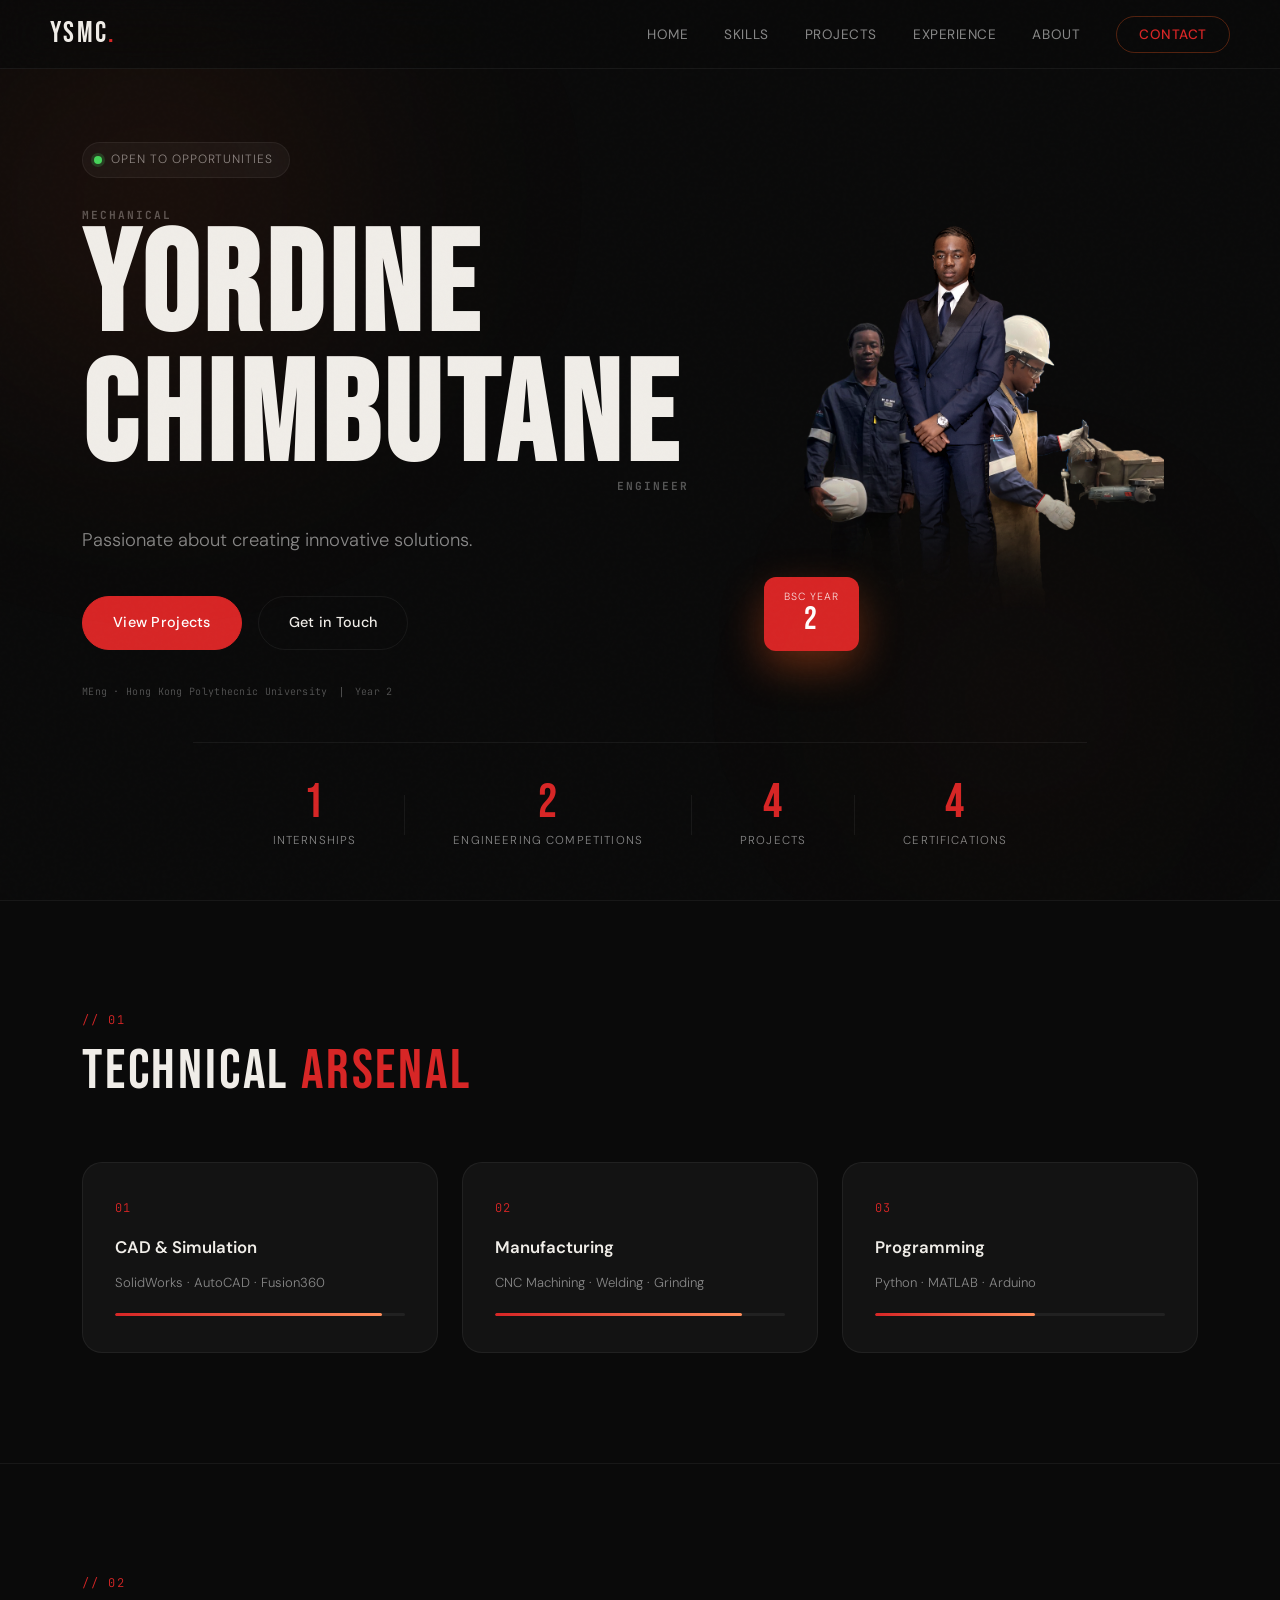
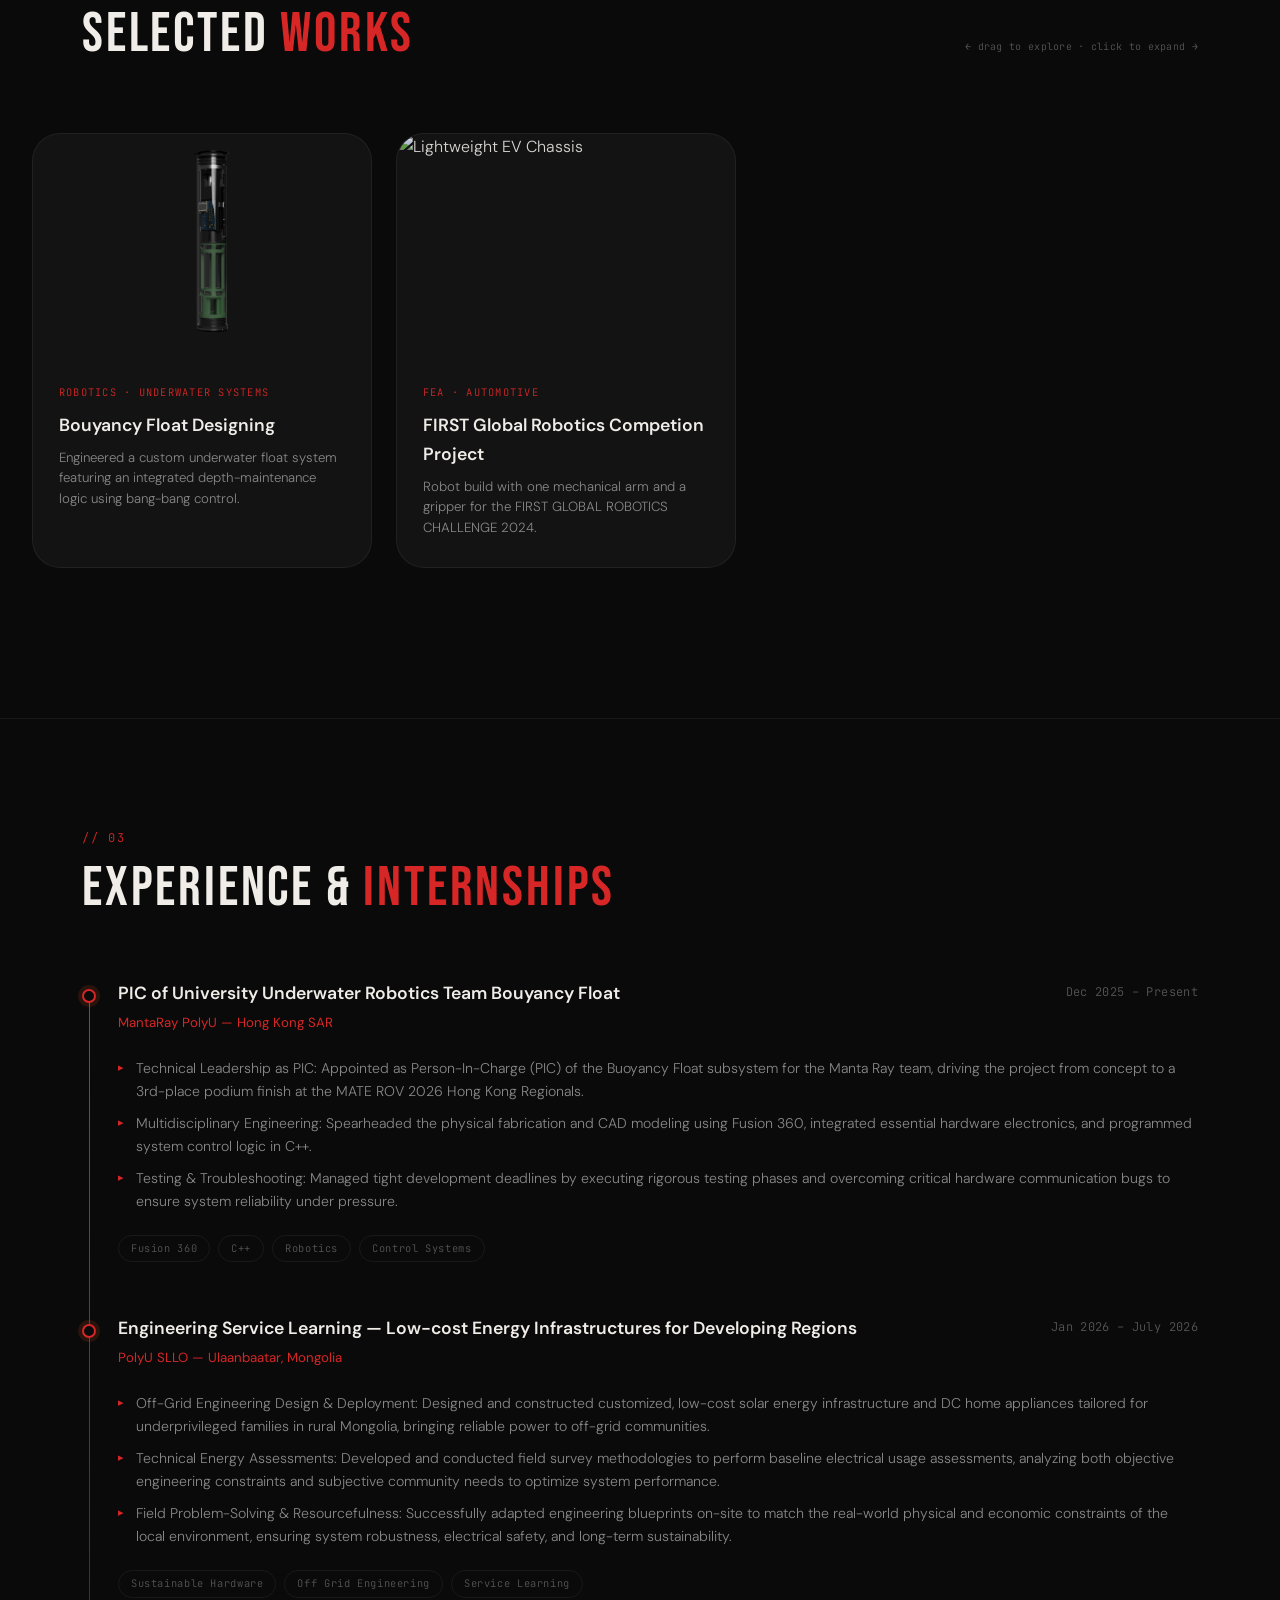
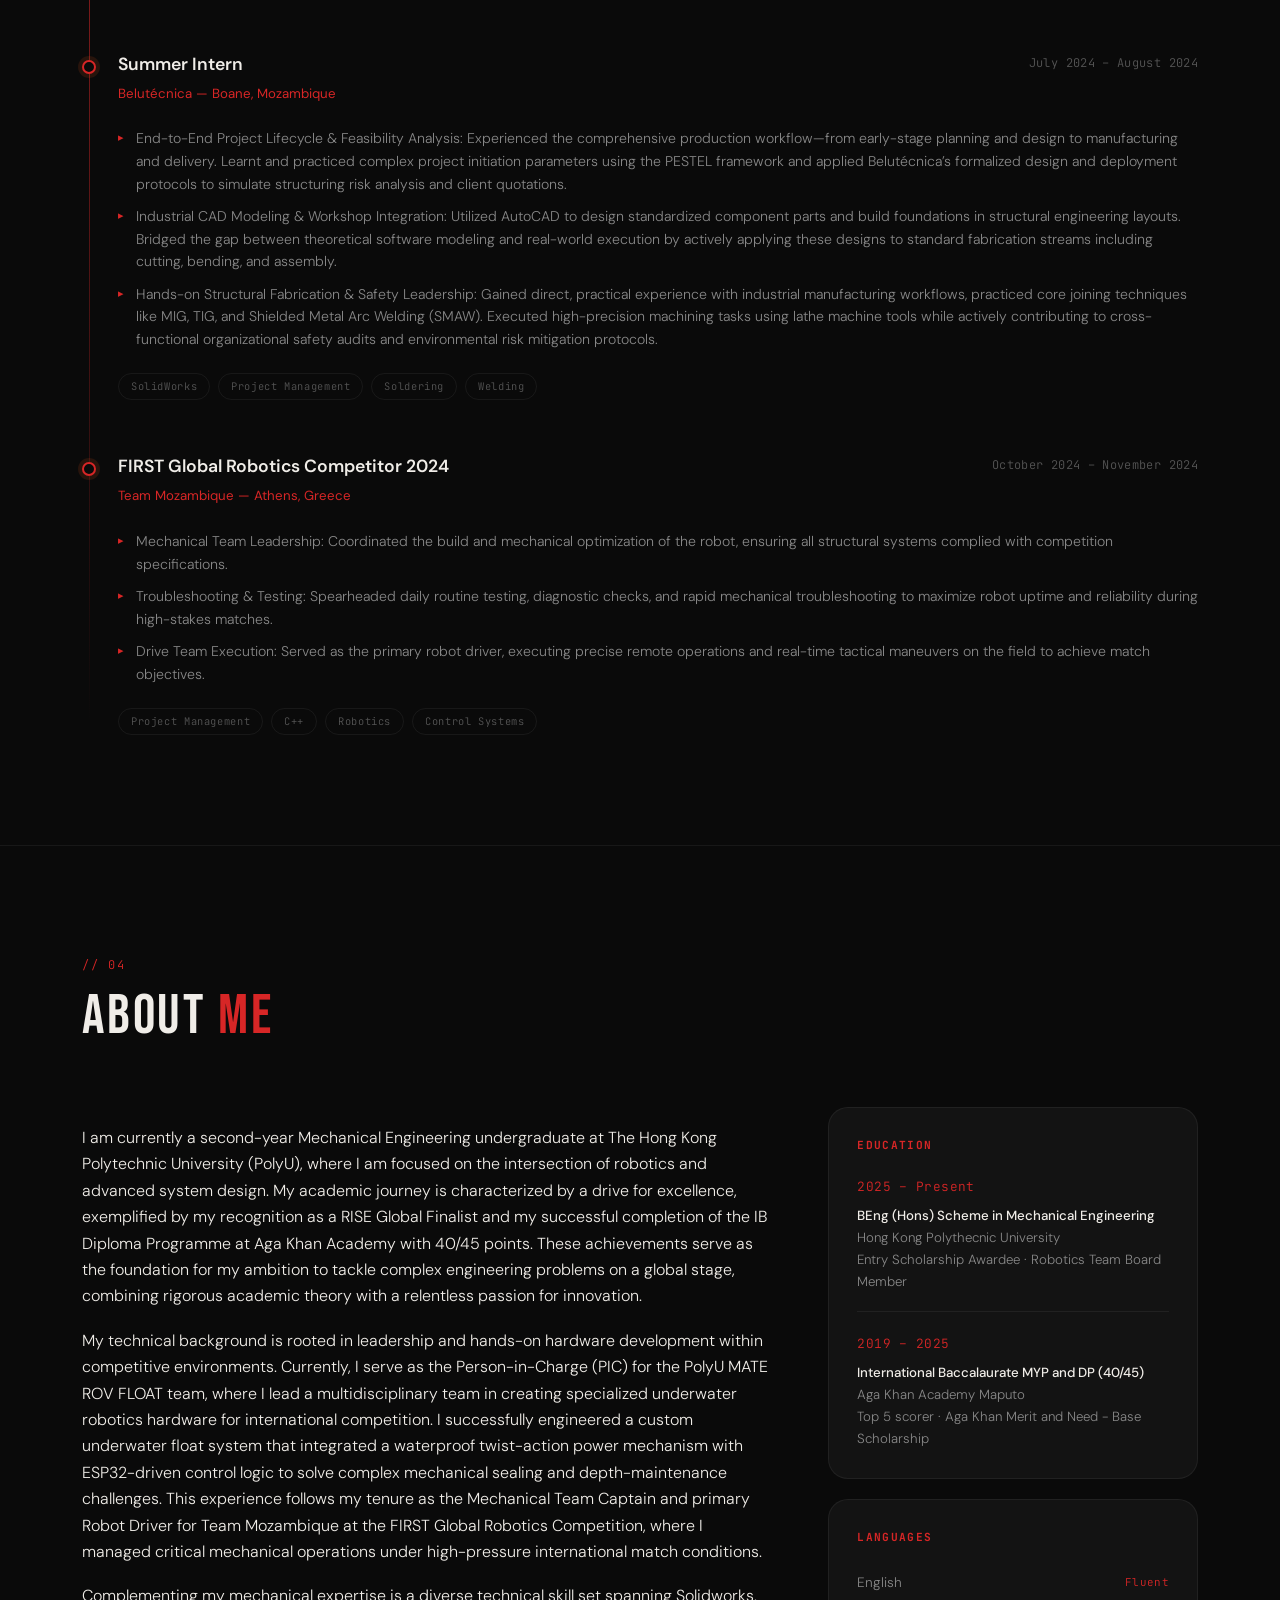
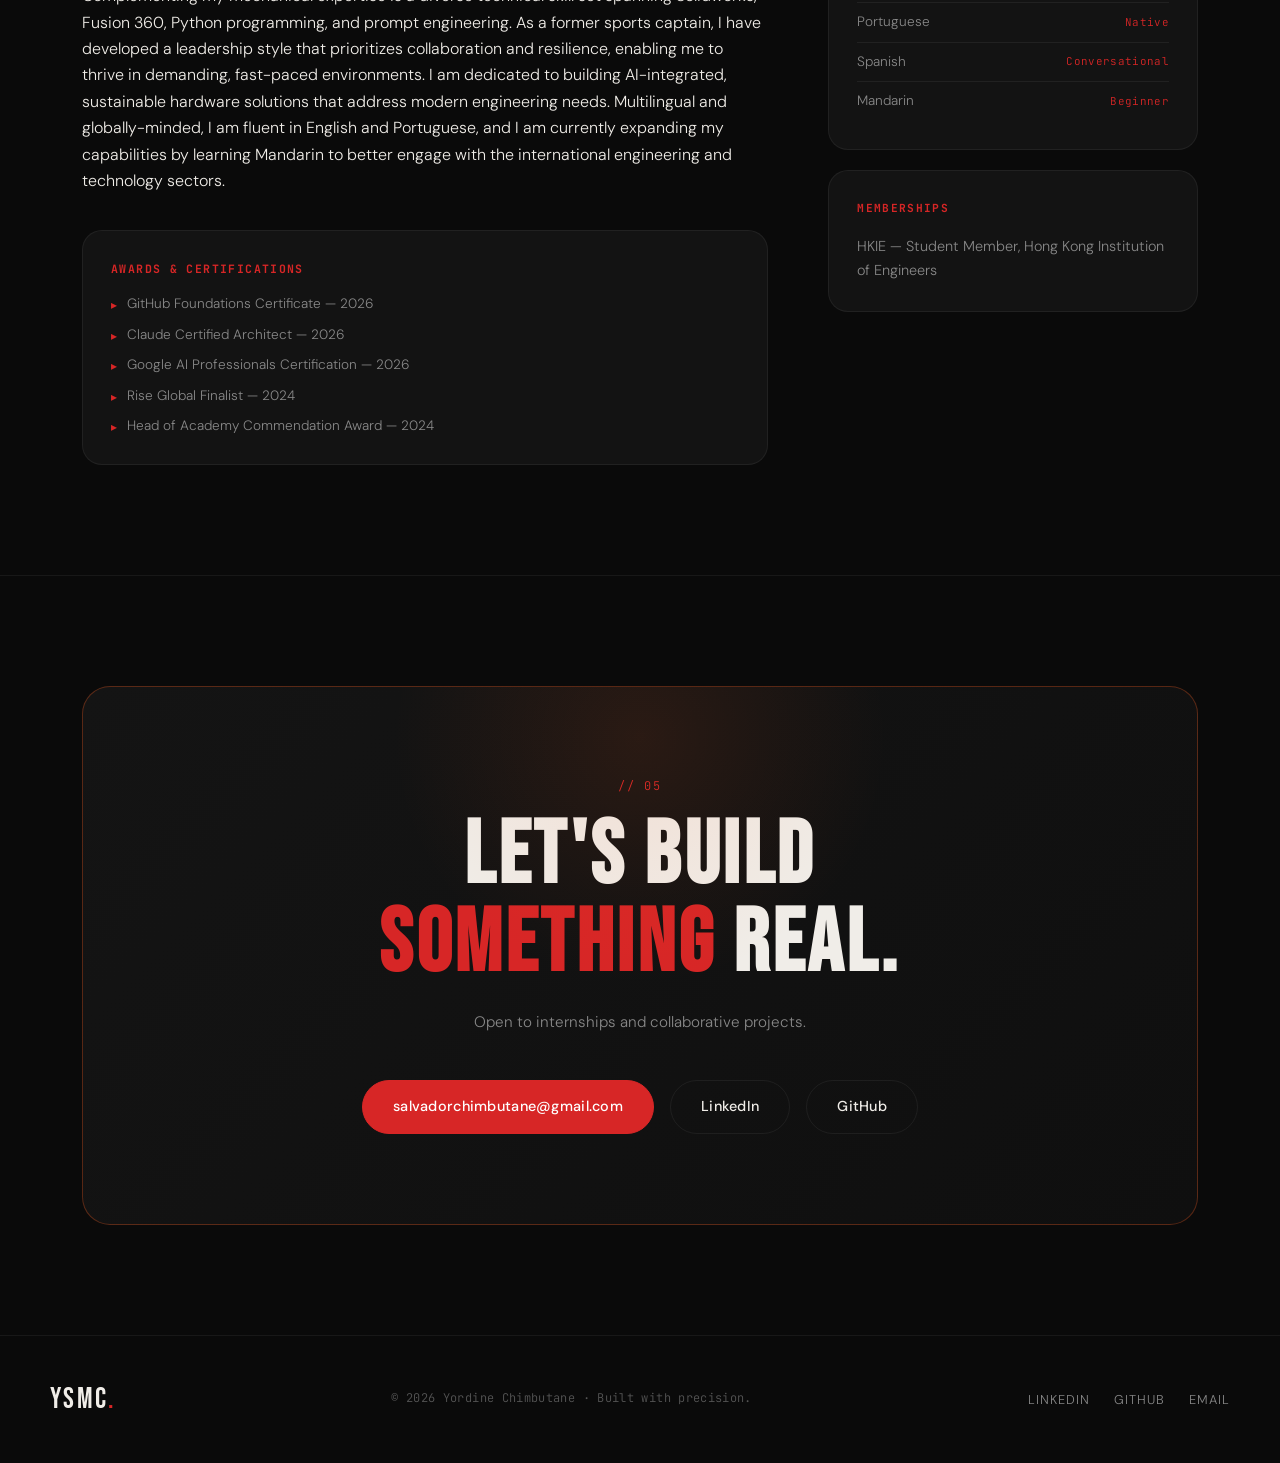
==== commit 4d8b8496: "click to expand doesnt yet work" ====
--- a/index.html
+++ b/index.html
@@ -59,8 +59,7 @@
                     </h1>
 
                     <p class="hero-tagline">
-                        Designing sustainable systems that move, last, and matter —<br>
-                        from concept sketches to production-ready hardware.
+                        Passionate about creating innovative solutions.<br>
                     </p>
 
                     <div class="hero-btns">
@@ -77,8 +76,8 @@
 
                 <div class="hero-right">
                     <div class="profile-frame">
-                        <img src="assets/images/Projects/3ys.png" alt="Yordine Chimbutane – Mechanical Engineer"
-                            class="profile-img" />
+                        <img src="assets/images/Projects/HeroImagePortfolio.png"
+                            alt="Yordine Chimbutane – Mechanical Engineer" class="profile-img" />
                         <div class="profile-badge">
                             <span class="pb-label">BsC Year</span>
                             <span class="pb-num">2</span>
@@ -230,8 +229,9 @@
                             alt="Lightweight EV Chassis" class="project-thumb" />
                         <div class="project-card-info">
                             <span class="project-tag">FEA · Automotive</span>
-                            <h3>EV Chassis Topology</h3>
-                            <p>Topology optimisation cut chassis mass by 23% with zero stiffness loss.</p>
+                            <h3>FIRST Global Robotics Competion Project</h3>
+                            <p>Robot build with one mechanical arm and a gripper for the FIRST GLOBAL ROBOTICS CHALLENGE
+                                2024.</p>
                         </div>
                         <div class="project-modal-data" hidden>
                             <h3>Lightweight EV Chassis via Topology Optimisation</h3>
@@ -273,210 +273,6 @@
                             </div>
                             <a href="https://github.com" target="_blank" class="modal-link btn btn-primary">View
                                 Technical Report →</a>
-                        </div>
-                    </article>
-
-                    <!-- PROJECT 3 -->
-                    <article class="project-card" data-index="2">
-                        <img src="https://images.unsplash.com/photo-1565514158740-064f34bd6cfd?q=80&w=900&auto=format&fit=crop"
-                            alt="Soft Robotics Gripper" class="project-thumb" />
-                        <div class="project-card-info">
-                            <span class="project-tag">Robotics · Additive</span>
-                            <h3>Soft Robotic Gripper</h3>
-                            <p>Pneumatic gripper handles irregular produce with 97% pick success rate.</p>
-                        </div>
-                        <div class="project-modal-data" hidden>
-                            <h3>Pneumatic Soft Robotic Gripper for Agricultural Automation</h3>
-                            <div class="modal-meta-row">
-                                <span class="modal-tag">Silicone Moulding</span>
-                                <span class="modal-tag">Arduino</span>
-                                <span class="modal-tag">Python</span>
-                                <span class="modal-tag">FEA (Hyperelastic)</span>
-                            </div>
-                            <img src="https://images.unsplash.com/photo-1565514158740-064f34bd6cfd?q=80&w=1200&auto=format&fit=crop"
-                                alt="Soft Gripper" />
-                            <div class="modal-body-grid">
-                                <div>
-                                    <h4>The Problem</h4>
-                                    <p>Rigid robotic grippers cause 15–22% bruising loss in soft-fruit harvesting.
-                                        Existing soft gripper solutions lacked the payload capacity (&gt;500 g) needed
-                                        for commercial strawberry picking.</p>
-                                </div>
-                                <div>
-                                    <h4>My Role</h4>
-                                    <p>End-to-end design: mould design, silicone casting, pneumatic circuit, Arduino
-                                        control firmware, and integration testing on a Universal Robots UR5 arm.</p>
-                                </div>
-                                <div>
-                                    <h4>Approach</h4>
-                                    <p>Used Yeoh hyperelastic FEA (ANSYS) to model silicone finger actuation before
-                                        committing to mould tooling. Iterated 3 mould generations using 3D-printed PLA
-                                        tooling, then cast the final design in Shore 20A silicone. Embedded pneumatic
-                                        channels using dissolvable PVA inserts.</p>
-                                </div>
-                                <div>
-                                    <h4>Outcome</h4>
-                                    <p>Achieved a <strong>97% pick success rate</strong> across 300 test picks of
-                                        irregularly shaped strawberries, with <strong>zero bruising</strong> events and
-                                        a 680 g payload capacity — 36% above target.</p>
-                                </div>
-                            </div>
-                            <a href="https://github.com" target="_blank" class="modal-link btn btn-primary">GitHub Repo
-                                →</a>
-                        </div>
-                    </article>
-
-                    <!-- PROJECT 4 -->
-                    <article class="project-card" data-index="3">
-                        <img src="https://images.unsplash.com/photo-1581092580497-e0d23cbdf1dc?q=80&w=900&auto=format&fit=crop"
-                            alt="Heat Exchanger Design" class="project-thumb" />
-                        <div class="project-card-info">
-                            <span class="project-tag">Thermal · HVAC</span>
-                            <h3>Compact Heat Exchanger</h3>
-                            <p>Compact plate-fin design achieving 94% thermal effectiveness.</p>
-                        </div>
-                        <div class="project-modal-data" hidden>
-                            <h3>Compact Plate-Fin Heat Exchanger for Data Centre Cooling</h3>
-                            <div class="modal-meta-row">
-                                <span class="modal-tag">Thermal Design</span>
-                                <span class="modal-tag">CFD</span>
-                                <span class="modal-tag">MATLAB</span>
-                                <span class="modal-tag">Aluminium Brazing</span>
-                            </div>
-                            <img src="https://images.unsplash.com/photo-1581092580497-e0d23cbdf1dc?q=80&w=1200&auto=format&fit=crop"
-                                alt="Heat Exchanger" />
-                            <div class="modal-body-grid">
-                                <div>
-                                    <h4>The Problem</h4>
-                                    <p>A hyperscale data centre operator needed a custom liquid-to-air heat exchanger
-                                        that fits within a 1U rack (44.5 mm height) yet handles 8 kW of server thermal
-                                        load with inlet air at up to 35 °C.</p>
-                                </div>
-                                <div>
-                                    <h4>My Role</h4>
-                                    <p>Thermal and mechanical design lead. Developed the sizing algorithm in MATLAB,
-                                        validated with ANSYS CFX, and managed the prototype build with an aluminium
-                                        brazing sub-contractor.</p>
-                                </div>
-                                <div>
-                                    <h4>Approach</h4>
-                                    <p>ε-NTU method used for initial sizing, then CFD to resolve hotspot distribution
-                                        across fin array. Ran 6 fin pitch variants; selected 1.2 mm pitch for the best
-                                        effectiveness-vs-pressure-drop trade-off.</p>
-                                </div>
-                                <div>
-                                    <h4>Outcome</h4>
-                                    <p>Prototype achieved <strong>94% thermal effectiveness</strong> at rated flow, 12%
-                                        better than the commercial benchmark. Pressure drop (0.8 kPa) was within pump
-                                        budget. Client proceeded to a 200-unit pilot order.</p>
-                                </div>
-                            </div>
-                            <a href="https://github.com" target="_blank" class="modal-link btn btn-primary">Technical
-                                Report →</a>
-                        </div>
-                    </article>
-
-                    <!-- PROJECT 5 -->
-                    <article class="project-card" data-index="4">
-                        <img src="https://images.unsplash.com/photo-1624705002806-5d72df19c3ad?q=80&w=900&auto=format&fit=crop"
-                            alt="Wind Turbine Blade" class="project-thumb" />
-                        <div class="project-card-info">
-                            <span class="project-tag">Composites · Renewable</span>
-                            <h3>CFRP Wind Blade Repair</h3>
-                            <p>Patch repair protocol restoring 95% of original fatigue life.</p>
-                        </div>
-                        <div class="project-modal-data" hidden>
-                            <h3>CFRP Wind Turbine Blade Repair Protocol</h3>
-                            <div class="modal-meta-row">
-                                <span class="modal-tag">Composites</span>
-                                <span class="modal-tag">Fatigue Analysis</span>
-                                <span class="modal-tag">NDT</span>
-                                <span class="modal-tag">Abaqus</span>
-                            </div>
-                            <img src="https://images.unsplash.com/photo-1624705002806-5d72df19c3ad?q=80&w=1200&auto=format&fit=crop"
-                                alt="Wind Blade" />
-                            <div class="modal-body-grid">
-                                <div>
-                                    <h4>The Problem</h4>
-                                    <p>Leading-edge erosion on a 60 m CFRP wind turbine blade was progressing to
-                                        laminate delamination, threatening a £180 k blade replacement if not addressed.
-                                        The operator needed a certified in-situ repair method.</p>
-                                </div>
-                                <div>
-                                    <h4>My Role</h4>
-                                    <p>Structural integrity engineer: failure characterisation via ultrasonic NDT, FEA
-                                        modelling of the damage zone, repair patch design, and drafting the ITP
-                                        (Inspection and Test Plan) for certification.</p>
-                                </div>
-                                <div>
-                                    <h4>Approach</h4>
-                                    <p>Mapped delamination extent with phased-array UT. Modelled the patch geometry in
-                                        Abaqus using cohesive zone elements to predict peel stress at bondline. Iterated
-                                        on scarf angle (from 1:20 to 1:30) to meet fatigue requirements per DNV-ST-0376.
-                                    </p>
-                                </div>
-                                <div>
-                                    <h4>Outcome</h4>
-                                    <p>Repair protocol restored <strong>95% of original fatigue life</strong> per
-                                        simulation, validated by a 10 million cycle coupon test campaign. Estimated cost
-                                        saving vs. replacement: <strong>£155 k per blade</strong>. Protocol now adopted
-                                        as a company standard.</p>
-                                </div>
-                            </div>
-                            <a href="https://github.com" target="_blank" class="modal-link btn btn-primary">View Report
-                                →</a>
-                        </div>
-                    </article>
-
-                    <!-- PROJECT 6 -->
-                    <article class="project-card" data-index="5">
-                        <img src="https://images.unsplash.com/photo-1630839437035-dac17da580d0?q=80&w=900&auto=format&fit=crop"
-                            alt="Medical Device Pump" class="project-thumb" />
-                        <div class="project-card-info">
-                            <span class="project-tag">MedTech · Precision</span>
-                            <h3>Microfluidic Drug Pump</h3>
-                            <p>±0.5% dosing accuracy for implantable chemotherapy pump.</p>
-                        </div>
-                        <div class="project-modal-data" hidden>
-                            <h3>Implantable Microfluidic Drug Delivery Pump</h3>
-                            <div class="modal-meta-row">
-                                <span class="modal-tag">Medical Devices</span>
-                                <span class="modal-tag">Precision Machining</span>
-                                <span class="modal-tag">MEMS</span>
-                                <span class="modal-tag">ISO 13485</span>
-                            </div>
-                            <img src="https://images.unsplash.com/photo-1630839437035-dac17da580d0?q=80&w=1200&auto=format&fit=crop"
-                                alt="Medical Device" />
-                            <div class="modal-body-grid">
-                                <div>
-                                    <h4>The Problem</h4>
-                                    <p>Existing implantable pumps for localised chemotherapy had a ±5–8% dosing
-                                        variation, which at therapeutic doses carries significant toxicity risk. The
-                                        clinical team required ±1% or better.</p>
-                                </div>
-                                <div>
-                                    <h4>My Role</h4>
-                                    <p>Mechanical design engineer on a cross-functional team (mechanical, electrical,
-                                        clinical). Responsible for pump chamber geometry, valve design, and tolerance
-                                        stack-up analysis.</p>
-                                </div>
-                                <div>
-                                    <h4>Approach</h4>
-                                    <p>Designed a peristaltic micro-pump with laser-etched PDMS membrane actuators.
-                                        Monte Carlo tolerance analysis (10,000 runs) drove GD&T callouts to achieve Cpk
-                                        &gt; 1.67 on critical dose-volume features. All surfaces validated to ISO 10993
-                                        biocompatibility.</p>
-                                </div>
-                                <div>
-                                    <h4>Outcome</h4>
-                                    <p>Bench testing across 50 prototype units delivered a mean dosing accuracy of
-                                        <strong>±0.5%</strong> — 10× better than existing devices. Project advanced to
-                                        pre-clinical animal trials. Patent filed (UK Patent App. GB2412345).
-                                    </p>
-                                </div>
-                            </div>
-                            <a href="https://github.com" target="_blank" class="modal-link btn btn-primary">Patent
-                                Application →</a>
                         </div>
                     </article>
 
@@ -529,16 +325,16 @@
                         <div class="timeline-content">
                             <div class="timeline-top">
                                 <div>
-                                    <h3 class="timeline-role">Engineering Community Service — Setting up Solar Pannels
-                                        in Rural Areas</h3>
-                                    <span class="timeline-company">PolyU SLLO — Kigali, Rwanda</span>
+                                    <h3 class="timeline-role">Engineering Service Learning — Low-cost Energy
+                                        Infrastructures for Developing Regions</h3>
+                                    <span class="timeline-company">PolyU SLLO — Ulaanbaatar, Mongolia</span>
                                 </div>
                                 <span class="timeline-date mono">Jan 2026 – July 2026</span>
                             </div>
                             <ul class="timeline-list">
                                 <li>Off-Grid Engineering Design & Deployment: Designed and constructed customized,
                                     low-cost solar energy infrastructure and DC home appliances tailored for
-                                    underprivileged families in rural Rwanda, bringing reliable power to off-grid
+                                    underprivileged families in rural Mongolia, bringing reliable power to off-grid
                                     communities.</li>
                                 <li>Technical Energy Assessments: Developed and conducted field survey methodologies to
                                     perform baseline electrical usage assessments, analyzing both objective engineering
@@ -547,13 +343,8 @@
                                     on-site to match the real-world physical and economic constraints of the local
                                     environment, ensuring system robustness, electrical safety, and long-term
                                     sustainability.</li>
-                                <li>Mission-Driven Engineering & Vision: Inspired by growing up in Mozambique—a nation
-                                    of immense potential experiencing infrastructural inefficiencies—I began my journey
-                                    in engineering to solve systemic, ground-level problems. My ultimate career
-                                    objective is to utilize my global engineering training to give back to the African
-                                    continent, pioneering scalable, sustainable, and decentralized energy solutions for
-                                    rural development.</li>
                             </ul>
+
                             <div class="timeline-tags">
                                 <span>Sustainable Hardware</span><span>Off Grid Engineering</span><span>Service
                                     Learning</span>
@@ -595,6 +386,35 @@
                             <div class="timeline-tags">
                                 <span>SolidWorks</span><span>Project
                                     Management</span><span>Soldering</span><span>Welding</span>
+                            </div>
+                        </div>
+                    </div>
+
+                    <div class="timeline-item">
+                        <div class="timeline-marker"></div>
+                        <div class="timeline-content">
+                            <div class="timeline-top">
+                                <div>
+                                    <h3 class="timeline-role">FIRST Global Robotics Competitor 2024
+                                    </h3>
+                                    <span class="timeline-company">Team Mozambique — Athens, Greece</span>
+                                </div>
+                                <span class="timeline-date mono">October 2024 – November 2024</span>
+                            </div>
+                            <ul class="timeline-list">
+                                <li>Mechanical Team Leadership: Coordinated the build and mechanical optimization of the
+                                    robot, ensuring all structural systems complied with competition specifications.
+                                </li>
+                                <li>Troubleshooting & Testing: Spearheaded daily routine testing, diagnostic checks, and
+                                    rapid mechanical troubleshooting to maximize robot uptime and reliability during
+                                    high-stakes matches.</li>
+                                <li>Drive Team Execution: Served as the primary robot driver, executing precise remote
+                                    operations and real-time tactical maneuvers on the field to achieve match
+                                    objectives.</li>
+                            </ul>
+                            <div class="timeline-tags">
+                                <span>Project Management</span><span>C++</span><span>Robotics</span><span>Control
+                                    Systems</span>
                             </div>
                         </div>
                     </div>
@@ -680,6 +500,7 @@
                             <div class="lang-row"><span>Portuguese</span><span class="accent mono">Native</span></div>
                             <div class="lang-row"><span>Spanish</span><span class="accent mono">Conversational</span>
                             </div>
+                            <div class="lang-row"><span>Mandarin</span><span class="accent mono">Beginner</span></div>
                         </div>
 
                         <div class="sidebar-card">
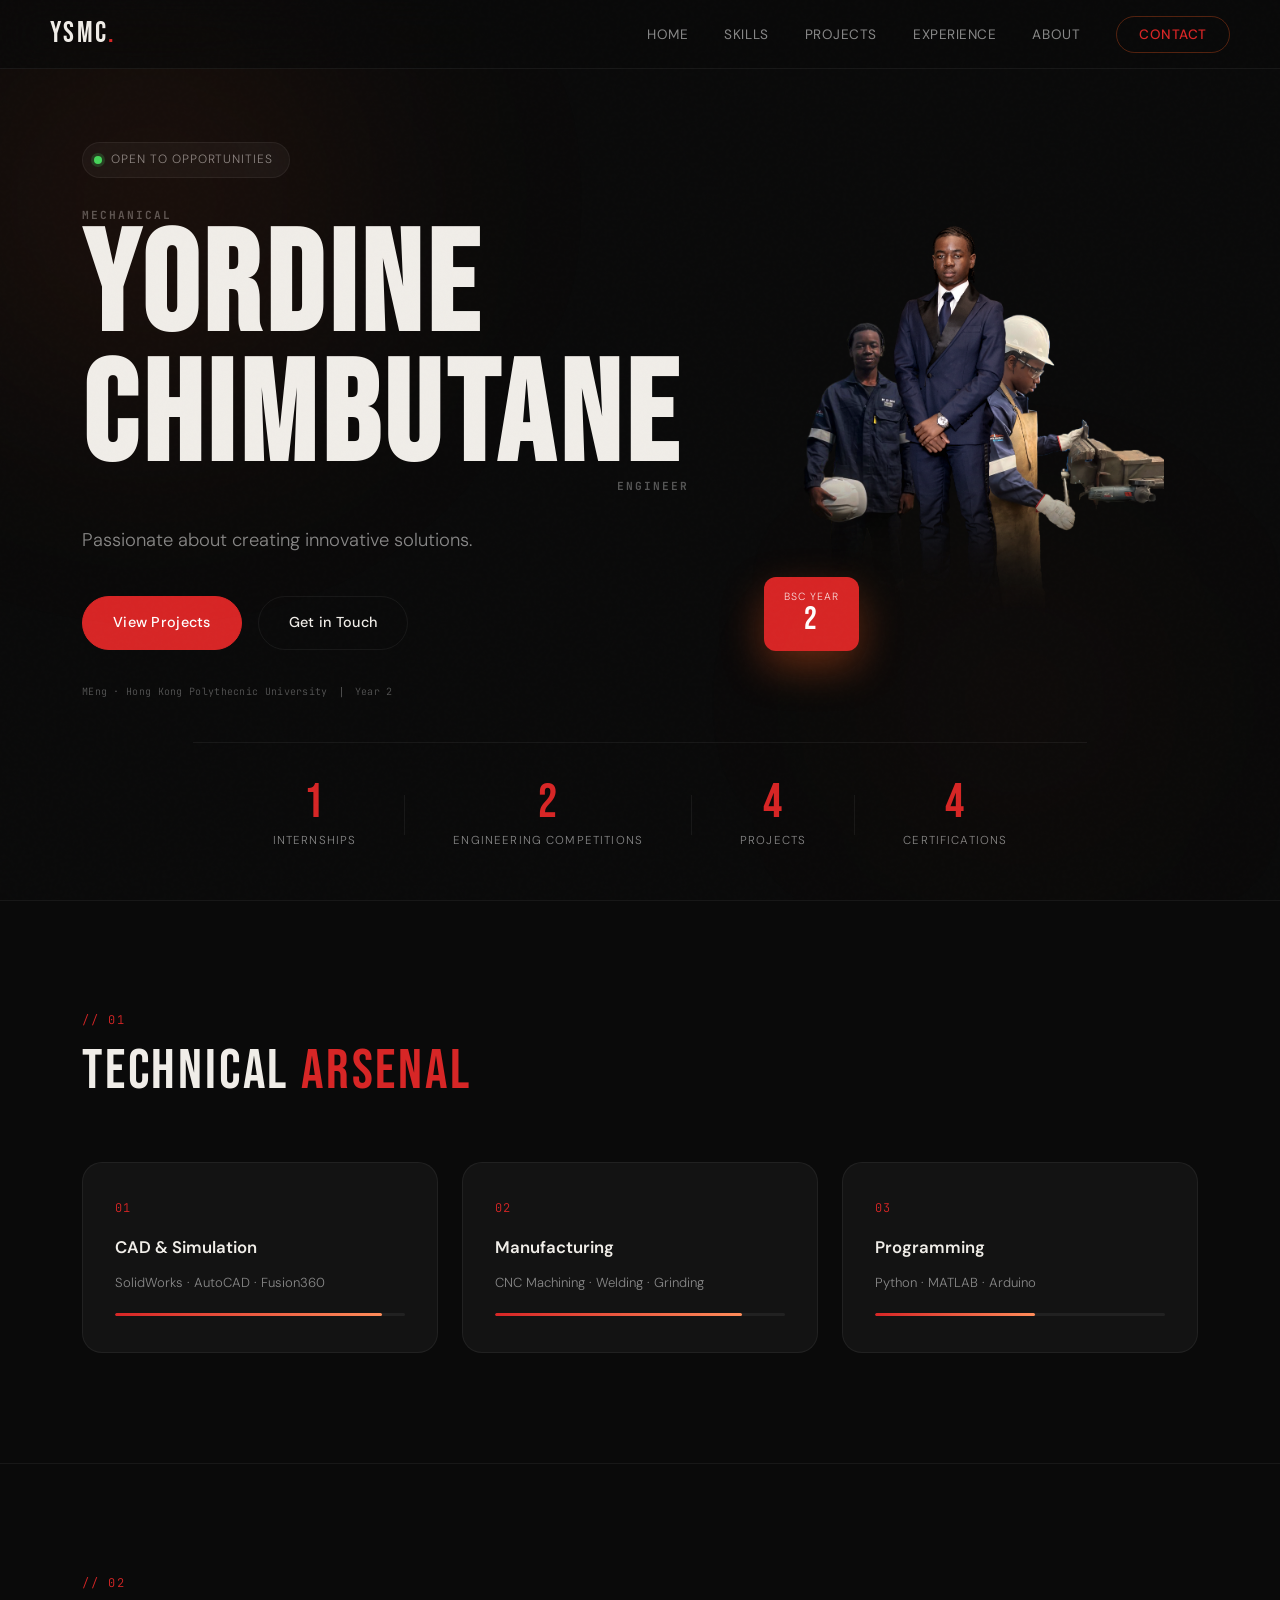
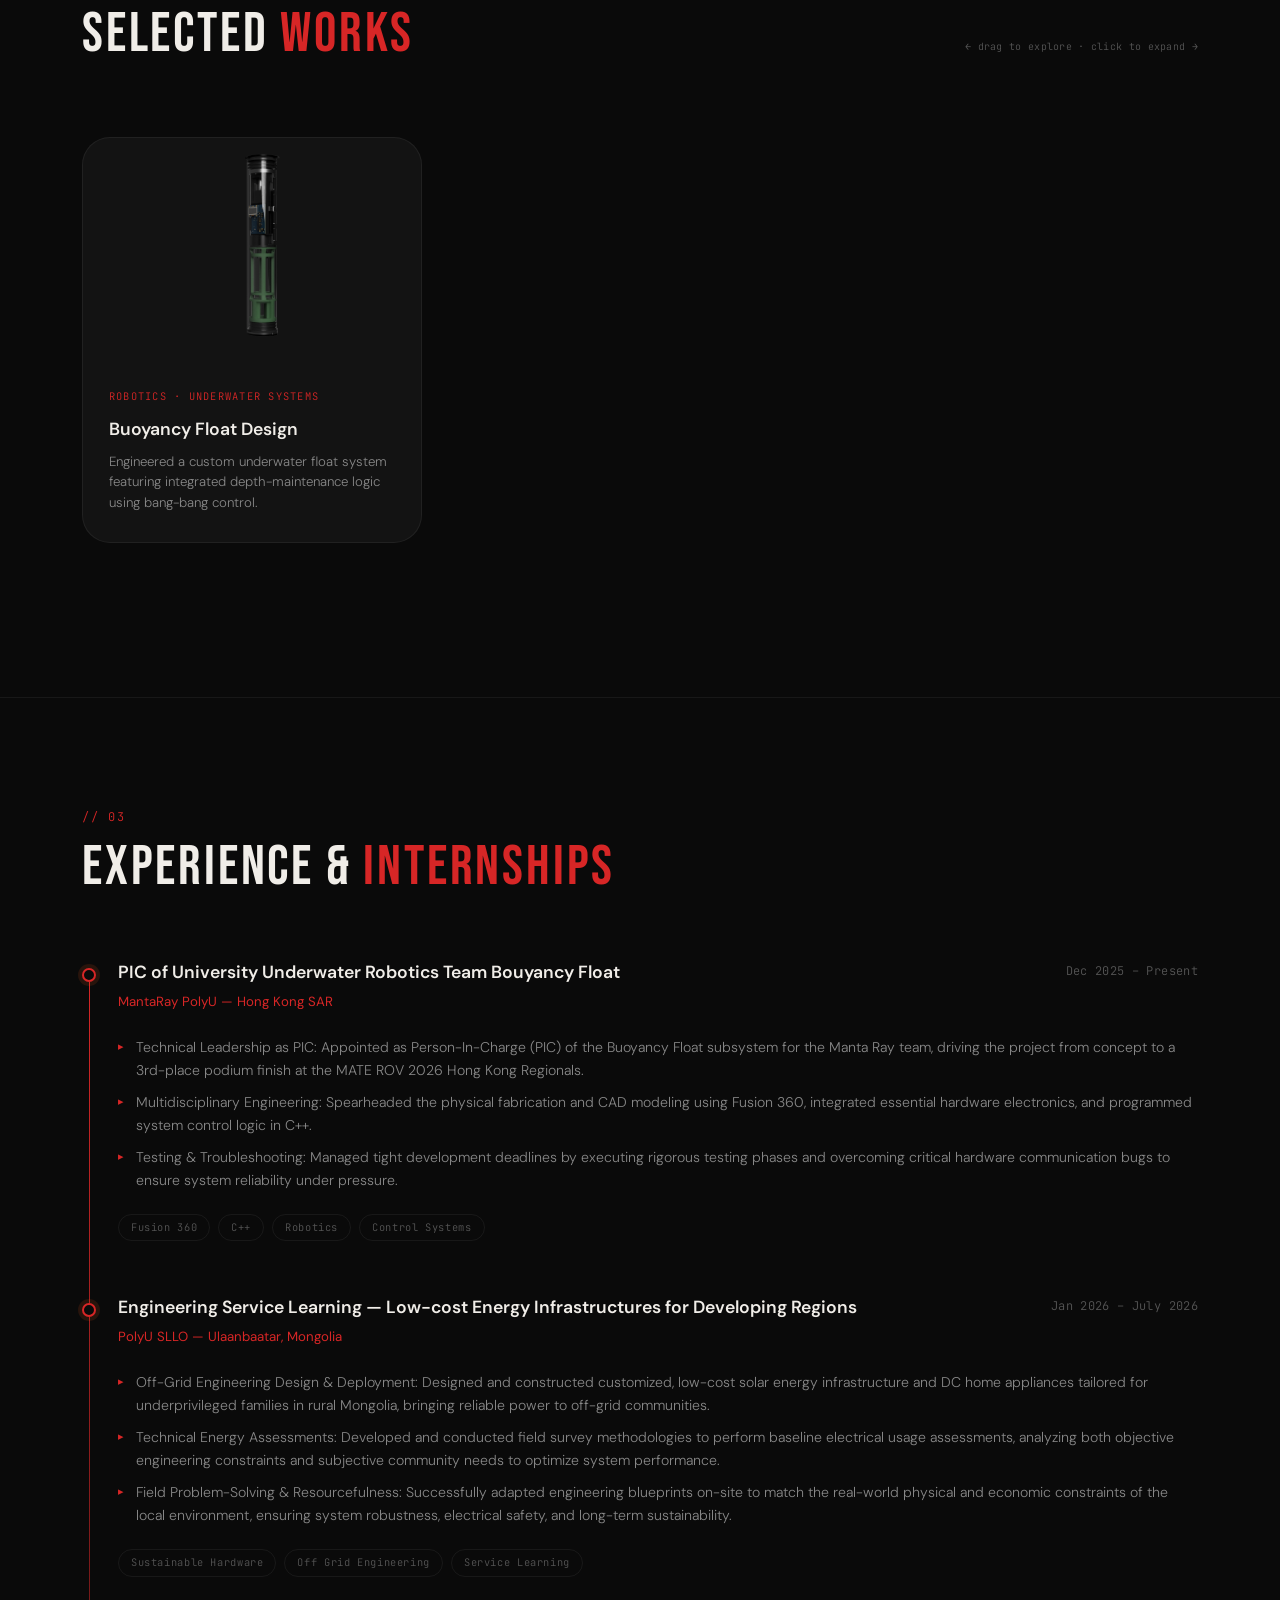
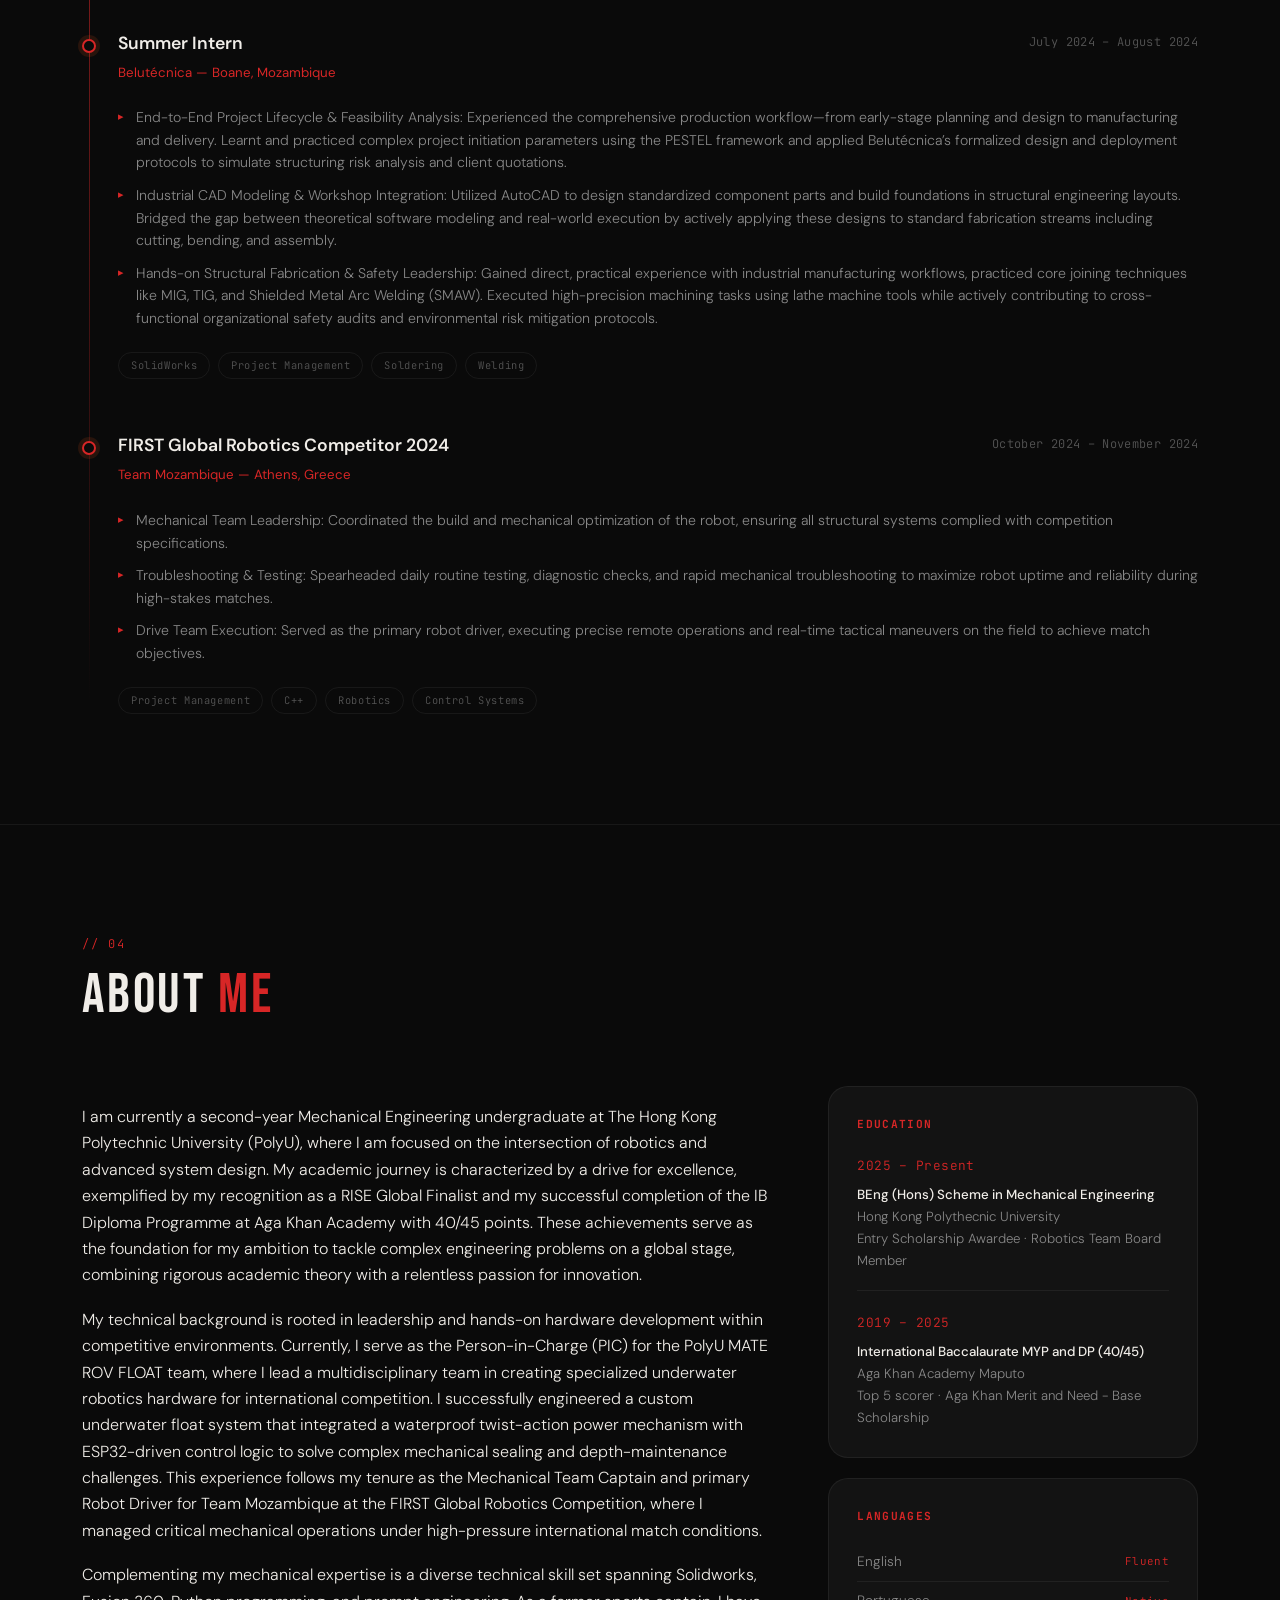
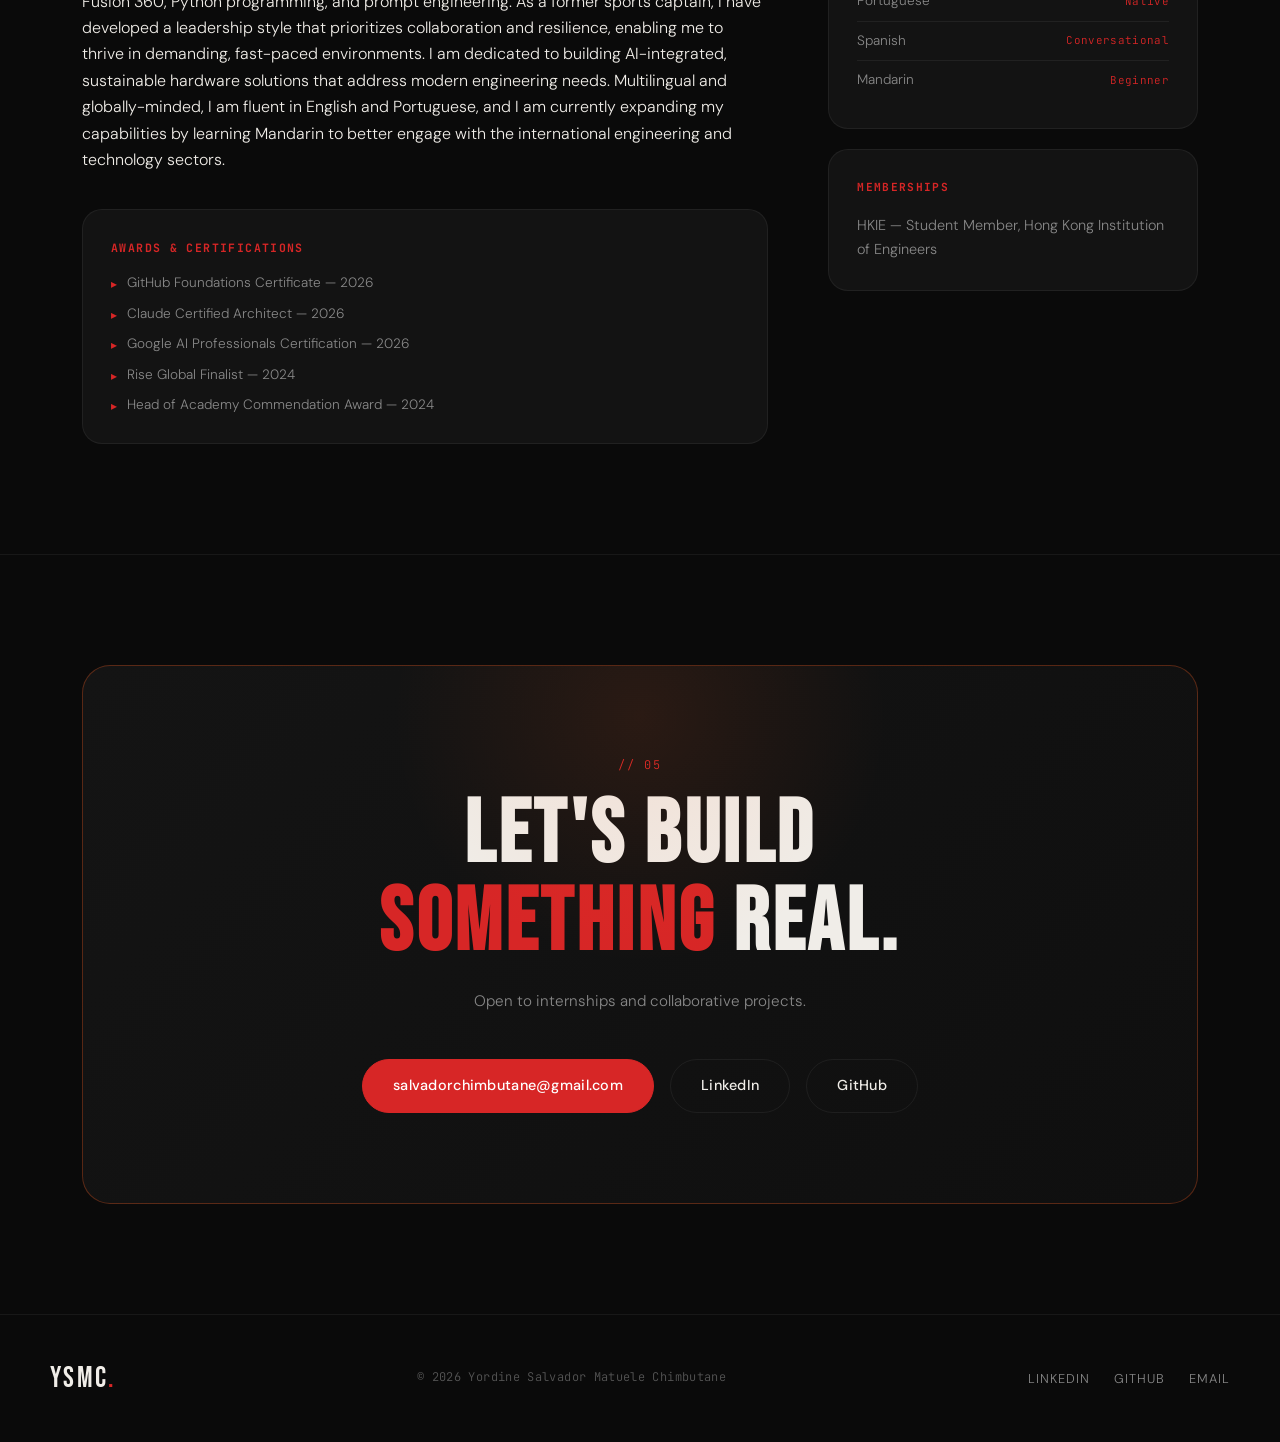
==== commit ce8e97d9: "fixed horizontal scroll and finished projects" ====
--- a/index.html
+++ b/index.html
@@ -166,8 +166,14 @@
                 </div>
             </div>
 
+            <!-- ─── SMART SCROLL WRAPPER ───────────────────────────────
+                 • On desktop with few cards: track stays left-aligned,
+                   no stretching, natural gap layout.
+                 • Once cards overflow the viewport the container scrolls.
+                 • On mobile: single-row scroll, cards ~80vw wide.
+            ──────────────────────────────────────────────────────── -->
             <div class="projects-scroll-container" id="projectsScroll">
-                <div class="projects-track">
+                <div class="projects-track" id="projectsTrack">
 
                     <!-- PROJECT 1 -->
                     <article class="project-card" data-index="0">
@@ -175,106 +181,75 @@
                             class="project-thumb" />
                         <div class="project-card-info">
                             <span class="project-tag">Robotics · Underwater Systems</span>
-                            <h3>Bouyancy Float Designing</h3>
-                            <p>Engineered a custom underwater float system featuring an integrated depth-maintenance
-                                logic using bang-bang control. </p>
-                        </div>
+                            <h3>Buoyancy Float Design</h3>
+                            <p>Engineered a custom underwater float system featuring integrated depth-maintenance
+                                logic using bang-bang control.</p>
+                        </div>
+                        <!-- Hidden case-study data — cloned into the canvas by JS -->
                         <div class="project-modal-data" hidden>
-                            <h3>Bouyancy Float Designing</h3>
+                            <h3>Buoyancy Float Designing</h3>
                             <div class="modal-meta-row">
                                 <span class="modal-tag">Robotics</span>
                                 <span class="modal-tag">Underwater System</span>
                                 <span class="modal-tag">Arduino</span>
                                 <span class="modal-tag">SolidWorks</span>
                             </div>
-                            <img src="https://images.unsplash.com/photo-1581092921461-39b27e3c5891?q=80&w=1200&auto=format&fit=crop"
-                                alt="Turbine Blade" />
+                            <img src="assets/images/Projects/floatteampic.jpeg" alt="Buoyancy Float project" />
                             <div class="modal-body-grid">
                                 <div>
-                                    <h4>The Problem</h4>
-                                    <p>Existing turbine blades in a mid-range gas turbine were operating at temperatures
-                                        12% above the material's ideal service range during peak load, leading to
-                                        accelerated creep and unscheduled maintenance every 1,800 flight hours.</p>
+                                    <h4>WHAT</h4>
+                                    <p>I designed and built an autonomous underwater buoyancy engine—a motorized ballast
+                                        system that automatically alters its internal volume to precisely control its
+                                        depth. Instead of constantly running heavy-drain thrusters to fight water
+                                        currents and stay level, this system acts as the primary stability mechanism for
+                                        the underwater robot (ROV), allowing it to maintain a precise depth while
+                                        drastically optimizing battery efficiency.</p>
                                 </div>
                                 <div>
                                     <h4>My Role</h4>
-                                    <p>Lead design engineer responsible for the full CFD simulation workflow, including
-                                        mesh generation, boundary condition setup, post-processing, and iterating on
-                                        channel geometry based on results.</p>
-                                </div>
-                                <div>
-                                    <h4>Approach</h4>
-                                    <p>Parametrised 7 internal cooling channel geometries (serpentine, pin-fin, chevron
-                                        rib) and ran 40+ ANSYS Fluent simulations. Applied design of experiments (DOE)
-                                        to identify the dominant variables — rib angle and channel aspect ratio — before
-                                        converging on the final design.</p>
+                                    <p>Person-in-Charge (PIC) — responsible for the full engineering lifecycle from
+                                        CAD concept in Fusion 360 through fabrication, electronics integration, and
+                                        competition-day operations.</p>
+                                </div>
+                                <div>
+                                    <h4>HOW</h4>
+                                    <p>To bring this system from concept to a functional, deployment-ready prototype, I
+                                        owned the mechanical, electrical, and software engineering loops:
+
+                                        CAD Modeling:
+                                        Using SolidWorks and Fusion 360, I designed the entire physical architecture
+                                        from scratch. This meant modeling high-tolerance watertight enclosures, custom
+                                        O-ring sealing grooves, and an electromechanical twist-action power mechanism to
+                                        guarantee the system would completely resist flooding under intense hydrostatic
+                                        underwater pressure.
+
+                                        Custom PCB Designing: To eliminate a mess of loose wiring
+                                        and minimize the electronic footprint, I developed a custom printed circuit
+                                        board (PCB). This board cleanly distributed power across the hardware and
+                                        directly routed an ESP32 microcontroller to my depth sensors and motor drivers.
+
+                                        C++ & Arduino Programming: I wrote the core control software in C++ using the
+                                        Arduino environment. The software ingested real-time pressure and depth sensor
+                                        data, processed it through an active feedback loop, and sent immediate commands
+                                        to the internal motors to adjust the engine's volume dynamically to fight
+                                        currents and lock depth stability. </p>
                                 </div>
                                 <div>
                                     <h4>Outcome</h4>
-                                    <p>The optimised design reduced blade average surface temperature by
-                                        <strong>18%</strong> and extended predicted service life from 1,800 to
-                                        <strong>2,700 flight hours</strong> — a 50% improvement — while remaining within
-                                        the original manufacturing cost envelope.
+                                    <p>System performed well across all competition runs, contributing to a
+                                        <strong>3rd-place podium finish</strong> at the MATE ROV 2026 Hong Kong
+                                        Regionals. There is potential to further develop this system for real-world
+                                        applications in underwater exploration and research, where efficient depth
+                                        control is critical for long-duration missions.
                                     </p>
                                 </div>
                             </div>
-                            <a href="https://github.com" target="_blank" class="modal-link btn btn-primary">View on
-                                GitHub →</a>
+                            <a href="https://github.com/yr08ii" target="_blank" class="modal-link btn btn-primary">View
+                                on GitHub →</a>
                         </div>
                     </article>
 
-                    <!-- PROJECT 2 -->
-                    <article class="project-card" data-index="1">
-                        <img src="https://images.unsplash.com/photo-1518770660439-4636190af475?q=80&w=900&auto=format&fit=crop"
-                            alt="Lightweight EV Chassis" class="project-thumb" />
-                        <div class="project-card-info">
-                            <span class="project-tag">FEA · Automotive</span>
-                            <h3>FIRST Global Robotics Competion Project</h3>
-                            <p>Robot build with one mechanical arm and a gripper for the FIRST GLOBAL ROBOTICS CHALLENGE
-                                2024.</p>
-                        </div>
-                        <div class="project-modal-data" hidden>
-                            <h3>Lightweight EV Chassis via Topology Optimisation</h3>
-                            <div class="modal-meta-row">
-                                <span class="modal-tag">ANSYS Mechanical</span>
-                                <span class="modal-tag">Topology Optimisation</span>
-                                <span class="modal-tag">CATIA V5</span>
-                                <span class="modal-tag">Aluminium Alloys</span>
-                            </div>
-                            <img src="https://images.unsplash.com/photo-1518770660439-4636190af475?q=80&w=1200&auto=format&fit=crop"
-                                alt="EV Chassis" />
-                            <div class="modal-body-grid">
-                                <div>
-                                    <h4>The Problem</h4>
-                                    <p>A startup EV manufacturer needed to reduce battery range anxiety by cutting
-                                        unsprung and sprung mass without compromising the crash performance of their
-                                        front subframe assembly (target: EURO NCAP 4-star).</p>
-                                </div>
-                                <div>
-                                    <h4>My Role</h4>
-                                    <p>Sole FEA engineer on a 4-person team. Responsible for load case definition, FEA
-                                        model building, optimisation loop, and liaison with the supplier for DFM
-                                        sign-off.</p>
-                                </div>
-                                <div>
-                                    <h4>Approach</h4>
-                                    <p>Defined 14 load cases covering kerb strikes, braking, cornering, and frontal
-                                        crash. Applied SIMP topology optimisation in ANSYS, then post-processed the
-                                        iso-surface into a manufacturable geometry using CATIA lattice tools. Validated
-                                        with a physical drop-test rig.</p>
-                                </div>
-                                <div>
-                                    <h4>Outcome</h4>
-                                    <p>Final subframe was <strong>23% lighter</strong> (4.2 kg saved) with torsional
-                                        stiffness maintained within 1.5% of the baseline. Vehicle range model predicted
-                                        a <strong>+11 km improvement</strong> in WLTP cycle range from mass reduction
-                                        alone.</p>
-                                </div>
-                            </div>
-                            <a href="https://github.com" target="_blank" class="modal-link btn btn-primary">View
-                                Technical Report →</a>
-                        </div>
-                    </article>
+
 
                 </div><!-- /.projects-track -->
             </div><!-- /.projects-scroll-container -->
@@ -541,7 +516,7 @@
     <footer class="footer">
         <div class="footer-inner">
             <a href="#home" class="nav-logo">YSMC<span class="dot">.</span></a>
-            <p class="footer-copy mono">© 2026 Yordine Chimbutane · Built with precision.</p>
+            <p class="footer-copy mono">© 2026 Yordine Salvador Matuele Chimbutane</p>
             <div class="footer-socials">
                 <a href="https://www.linkedin.com/in/yordine-chimbutane-25546b345" target="_blank">LinkedIn</a>
                 <a href="https://github.com/yr08ii" target="_blank">GitHub</a>
@@ -551,12 +526,19 @@
     </footer>
 
     <!-- ════════════════════════════════════
-       PROJECT MODAL
+       PROJECT CASE-STUDY CANVAS
+       Deliberate margin on all sides so the
+       dark site behind frames the canvas.
   ════════════════════════════════════ -->
-    <div class="modal-overlay" id="projectModal" role="dialog" aria-modal="true" aria-label="Project details">
-        <div class="modal-panel">
-            <button class="modal-close" id="modalClose" aria-label="Close">&#x2715;</button>
-            <div class="modal-scroll" id="modalScroll"></div>
+    <div class="canvas-backdrop" id="projectModal" role="dialog" aria-modal="true" aria-label="Project case study">
+        <!-- Clicking the dark framing edge closes -->
+        <div class="canvas-frame">
+            <div class="canvas-panel">
+                <button class="canvas-close" id="modalClose" aria-label="Close project">
+                    <span>&#x2715;</span>
+                </button>
+                <div class="canvas-body" id="modalScroll"></div>
+            </div>
         </div>
     </div>
 
--- a/style.css
+++ b/style.css
@@ -553,7 +553,19 @@
 }
 
 /* ═══════════════════════════════════════════════
-   PROJECTS — HORIZONTAL SCROLL
+   PROJECTS — SMART HORIZONTAL SCROLL
+   
+   Strategy:
+   • The scroll container is always overflow-x:auto
+     and momentum-enabled.
+   • The inner track uses inline-flex so cards sit
+     naturally left-aligned and only grow the track
+     when there are enough cards to overflow.
+   • On desktop the container is max-width capped so
+     a small card count sits flush-left with normal
+     gaps — no stretching or centering of the track.
+   • On mobile cards become ~80vw so the next card
+     peeks through on the right.
 ═══════════════════════════════════════════════ */
 .projects-section {
     padding: 110px 0;
@@ -575,51 +587,62 @@
     padding-bottom: 8px;
 }
 
+/* ── Scroll container ── */
 .projects-scroll-container {
+    /* Extend edge-to-edge for the scroll track, but
+       keep content aligned to the section's left edge */
+    max-width: 1180px;
+    margin: 0 auto;
+    padding: 8px 32px 36px;
+
     overflow-x: auto;
-    padding: 0 32px 36px;
+    -webkit-overflow-scrolling: touch;
+    scroll-snap-type: x proximity;   /* proximity = snaps without forcing */
     cursor: grab;
-    scroll-snap-type: x mandatory;
-    -webkit-overflow-scrolling: touch;
+
+    /* Thin accent scrollbar */
     scrollbar-width: thin;
-    scrollbar-color: var(--accent) transparent;
-}
-
-.projects-scroll-container::-webkit-scrollbar {
-    height: 4px;
-}
-
-.projects-scroll-container::-webkit-scrollbar-track {
-    background: transparent;
-}
-
-.projects-scroll-container::-webkit-scrollbar-thumb {
-    background: var(--accent);
-    border-radius: 2px;
-}
+    scrollbar-color: var(--accent) rgba(255,255,255,0.04);
+}
+
+.projects-scroll-container::-webkit-scrollbar       { height: 3px; }
+.projects-scroll-container::-webkit-scrollbar-track { background: rgba(255,255,255,0.04); border-radius: 2px; }
+.projects-scroll-container::-webkit-scrollbar-thumb { background: var(--accent); border-radius: 2px; }
 
 .projects-scroll-container.is-dragging {
     cursor: grabbing;
     user-select: none;
-}
-
+    scroll-snap-type: none; /* disable snap while drag-scrolling */
+}
+
+/* ── Inner track ──
+   inline-flex  → track is exactly as wide as its cards + gaps,
+   never wider.  Cards left-align naturally.
+   On desktop with 2–3 cards this means the track won't fill the
+   container width, so there's no temptation to stretch cards. */
 .projects-track {
-    display: flex;
+    display: inline-flex;   /* key: shrink-wraps to card content */
     gap: 24px;
-    width: max-content;
-    padding: 8px 0 4px;
-}
-
+    padding: 4px 0 8px;
+    vertical-align: top;
+}
+
+/* ── Cards ── */
 .project-card {
+    /* Fixed width on desktop; overridden to 80vw on mobile */
     width: 340px;
     flex-shrink: 0;
+
     background: var(--bg-card);
     border: 1px solid var(--border);
     border-radius: var(--radius-lg);
     overflow: hidden;
     cursor: pointer;
     scroll-snap-align: start;
-    transition: border-color 0.3s var(--ease), transform 0.35s var(--ease), box-shadow 0.35s var(--ease);
+    transition:
+        border-color 0.3s var(--ease),
+        transform    0.35s var(--ease),
+        box-shadow   0.35s var(--ease);
     position: relative;
 }
 
@@ -643,23 +666,19 @@
     filter: grayscale(0%) brightness(1);
 }
 
-/* Orange overlay on hover */
+/* Accent overlay on hover */
 .project-card::after {
     content: '';
     position: absolute;
-    top: 0;
-    left: 0;
-    right: 0;
+    top: 0; left: 0; right: 0;
     height: 220px;
-    background: rgba(255, 95, 31, 0.18);
+    background: rgba(215, 38, 38, 0.16);   /* accent tint */
     opacity: 0;
     transition: opacity 0.35s var(--ease);
     pointer-events: none;
 }
 
-.project-card:hover::after {
-    opacity: 1;
-}
+.project-card:hover::after { opacity: 1; }
 
 .project-card-info {
     padding: 24px 26px 28px;
@@ -688,103 +707,148 @@
     line-height: 1.55;
 }
 
-/* Hidden data slot */
-.project-modal-data {
-    display: none;
-}
+/* Hidden data slot — JS reads innerHTML */
+.project-modal-data { display: none; }
 
 /* ═══════════════════════════════════════════════
-   MODAL
+   CASE-STUDY FLOATING CANVAS
+   
+   Visual intent: a premium document floats over
+   the darkened site. Deliberate margin on T/L/R
+   leaves the background visible as a framing edge,
+   making the overlay feel placed — not painted over.
 ═══════════════════════════════════════════════ */
-.modal-overlay {
+
+/* ── Backdrop (the darkened framing layer) ── */
+.canvas-backdrop {
     position: fixed;
     inset: 0;
     z-index: 9000;
-    background: rgba(0, 0, 0, 0.88);
-    backdrop-filter: blur(8px);
-    -webkit-backdrop-filter: blur(8px);
-    display: flex;
-    align-items: center;
-    justify-content: center;
-    padding: 24px;
+
+    /* Start invisible; JS adds .is-open */
     opacity: 0;
     visibility: hidden;
-    transition: opacity 0.35s var(--ease), visibility 0.35s var(--ease);
-}
-
-.modal-overlay.is-open {
+    transition:
+        opacity     0.35s var(--ease),
+        visibility  0.35s var(--ease);
+
+    /* Clicking the backdrop area closes */
+    cursor: pointer;
+}
+
+.canvas-backdrop.is-open {
     opacity: 1;
     visibility: visible;
 }
 
-.modal-panel {
-    background: var(--bg-card);
-    border: 1px solid rgba(255, 255, 255, 0.1);
-    border-radius: var(--radius-lg);
+/* Dark, slightly-blurred framing background */
+.canvas-backdrop::before {
+    content: '';
+    position: absolute;
+    inset: 0;
+    background: rgba(0, 0, 0, 0.82);
+    backdrop-filter: blur(6px);
+    -webkit-backdrop-filter: blur(6px);
+}
+
+/* ── Frame: positions the canvas with margins ── */
+.canvas-frame {
+    position: absolute;
+    /* T/L/R deliberate margins; bottom auto lets
+       content height determine canvas height */
+    top: 5vh;
+    left: 5vw;
+    right: 5vw;
+    bottom: 5vh;
+
+    display: flex;
+    align-items: stretch;
+    pointer-events: none; /* backdrop click-through; panel re-enables */
+}
+
+/* ── The actual canvas panel ── */
+.canvas-panel {
+    pointer-events: all;   /* re-enable clicks inside panel */
+    cursor: default;       /* reset cursor from backdrop's grab */
+
     width: 100%;
-    max-width: 860px;
-    max-height: 88vh;
-    position: relative;
-    overflow: hidden;
-    transform: scale(0.92) translateY(20px);
-    transition: transform 0.4s var(--ease-spring);
+    background: var(--bg-card-2);          /* #1A1A1A */
+    border: 1px solid rgba(255,255,255,0.09);
+    border-radius: 28px;                   /* large round corners all sides */
+    box-shadow:
+        0 40px 100px rgba(0,0,0,0.7),
+        0  0   0 1px rgba(255,255,255,0.04) inset;
+
     display: flex;
     flex-direction: column;
-}
-
-.modal-overlay.is-open .modal-panel {
-    transform: scale(1) translateY(0);
-}
-
-.modal-scroll {
-    overflow-y: auto;
-    padding: 52px 52px 52px;
-    scrollbar-width: thin;
-    scrollbar-color: var(--border) transparent;
-}
-
-.modal-scroll::-webkit-scrollbar {
-    width: 4px;
-}
-
-.modal-scroll::-webkit-scrollbar-thumb {
-    background: var(--border);
-    border-radius: 2px;
-}
-
-.modal-close {
+    overflow: hidden;                      /* clip children to rounded corners */
+
+    /* Entry animation */
+    transform: translateY(28px) scale(0.96);
+    transition: transform 0.45s var(--ease-spring);
+}
+
+.canvas-backdrop.is-open .canvas-panel {
+    transform: translateY(0) scale(1);
+}
+
+/* ── Close button ── */
+.canvas-close {
     position: absolute;
-    top: 20px;
-    right: 20px;
+    top: 22px;
+    right: 24px;
     z-index: 10;
-    background: var(--bg-card-2);
-    border: 1px solid var(--border);
+
+    width: 44px;
+    height: 44px;
+    border-radius: 50%;
+    border: 1.5px solid rgba(255,255,255,0.12);
+    background: rgba(255,255,255,0.05);
     color: var(--text-muted);
-    width: 40px;
-    height: 40px;
-    border-radius: 50%;
-    font-size: 1rem;
+    font-size: 1.1rem;
     cursor: pointer;
     display: flex;
     align-items: center;
     justify-content: center;
     transition: all 0.25s var(--ease);
-    line-height: 1;
-}
-
-.modal-close:hover {
+
+    /* Ensure it always sits on top of scrolling content */
+    backdrop-filter: blur(8px);
+    -webkit-backdrop-filter: blur(8px);
+}
+
+.canvas-close:hover {
     background: var(--accent);
     border-color: var(--accent);
     color: #fff;
-}
-
-/* Modal inner content (injected by JS) */
-#modalScroll h3 {
+    transform: rotate(90deg) scale(1.1);
+}
+
+/* ── Scrollable content area ── */
+.canvas-body {
+    flex: 1;                   /* fill panel height */
+    overflow-y: auto;          /* independent scroll — page never moves */
+    padding: 56px 60px 60px;
+
+    scrollbar-width: thin;
+    scrollbar-color: rgba(255,255,255,0.1) transparent;
+}
+
+.canvas-body::-webkit-scrollbar       { width: 4px; }
+.canvas-body::-webkit-scrollbar-track { background: transparent; }
+.canvas-body::-webkit-scrollbar-thumb { background: rgba(255,255,255,0.12); border-radius: 2px; }
+
+/* Scroll-lock: body must not scroll behind the canvas */
+body.modal-open { overflow: hidden; }
+
+/* ── Content injected by JS (mirrors old #modalScroll rules) ── */
+.canvas-body h3 {
     font-family: 'Bebas Neue', sans-serif;
-    font-size: clamp(2rem, 5vw, 3rem);
+    font-size: clamp(2rem, 4.5vw, 3.2rem);
     letter-spacing: 0.05em;
     color: var(--text);
     margin-bottom: 20px;
+    line-height: 1;
 }
 
 .modal-meta-row {
@@ -805,19 +869,19 @@
     background: var(--accent-dim);
 }
 
-#modalScroll img {
+.canvas-body img {
     width: 100%;
     border-radius: var(--radius);
-    aspect-ratio: 16/7;
+    aspect-ratio: 16 / 7;
     object-fit: cover;
     margin-bottom: 36px;
-    filter: brightness(0.85);
+    filter: brightness(0.82);
 }
 
 .modal-body-grid {
     display: grid;
     grid-template-columns: 1fr 1fr;
-    gap: 28px;
+    gap: 32px;
     margin-bottom: 36px;
 }
 
@@ -833,21 +897,12 @@
 .modal-body-grid p {
     font-size: 0.9rem;
     color: var(--text-muted);
-    line-height: 1.75;
-}
-
-.modal-body-grid strong {
-    color: var(--text);
-    font-weight: 500;
-}
-
-.modal-link {
-    margin-top: 8px;
-}
-
-body.modal-open {
-    overflow: hidden;
-}
+    line-height: 1.8;
+}
+
+.modal-body-grid strong { color: var(--text); font-weight: 500; }
+
+.modal-link { margin-top: 8px; }
 
 /* ═══════════════════════════════════════════════
    EXPERIENCE / TIMELINE
@@ -1260,13 +1315,16 @@
         width: 40px;
     }
 
-    .modal-body-grid {
-        grid-template-columns: 1fr;
-    }
-
-    .modal-scroll {
-        padding: 48px 28px;
-    }
+    /* Canvas on smaller tablets */
+    .canvas-frame {
+        top: 4vh;
+        left: 4vw;
+        right: 4vw;
+        bottom: 4vh;
+    }
+
+    .canvas-body { padding: 48px 32px 48px; }
+    .modal-body-grid { grid-template-columns: 1fr; }
 }
 
 @media (max-width: 768px) {
@@ -1337,6 +1395,22 @@
         transform: translateY(-7px) rotate(-45deg);
     }
 
+    /* Canvas: near full-screen on mobile */
+    .canvas-frame {
+        top: 2vh;
+        left: 2vw;
+        right: 2vw;
+        bottom: 2vh;
+    }
+
+    .canvas-panel { border-radius: 20px; }
+    .canvas-body  { padding: 52px 22px 32px; }
+
+    /* Cards ~80vw so next card peeks through */
+    .project-card { width: 80vw; }
+
+    .projects-scroll-container { padding: 8px 20px 28px; }
+
     .skills-grid {
         grid-template-columns: 1fr;
     }
@@ -1362,14 +1436,6 @@
         padding: 0 20px;
     }
 
-    .projects-scroll-container {
-        padding: 0 20px 28px;
-    }
-
-    .project-card {
-        width: 280px;
-    }
-
     .stat {
         padding: 14px 18px;
     }
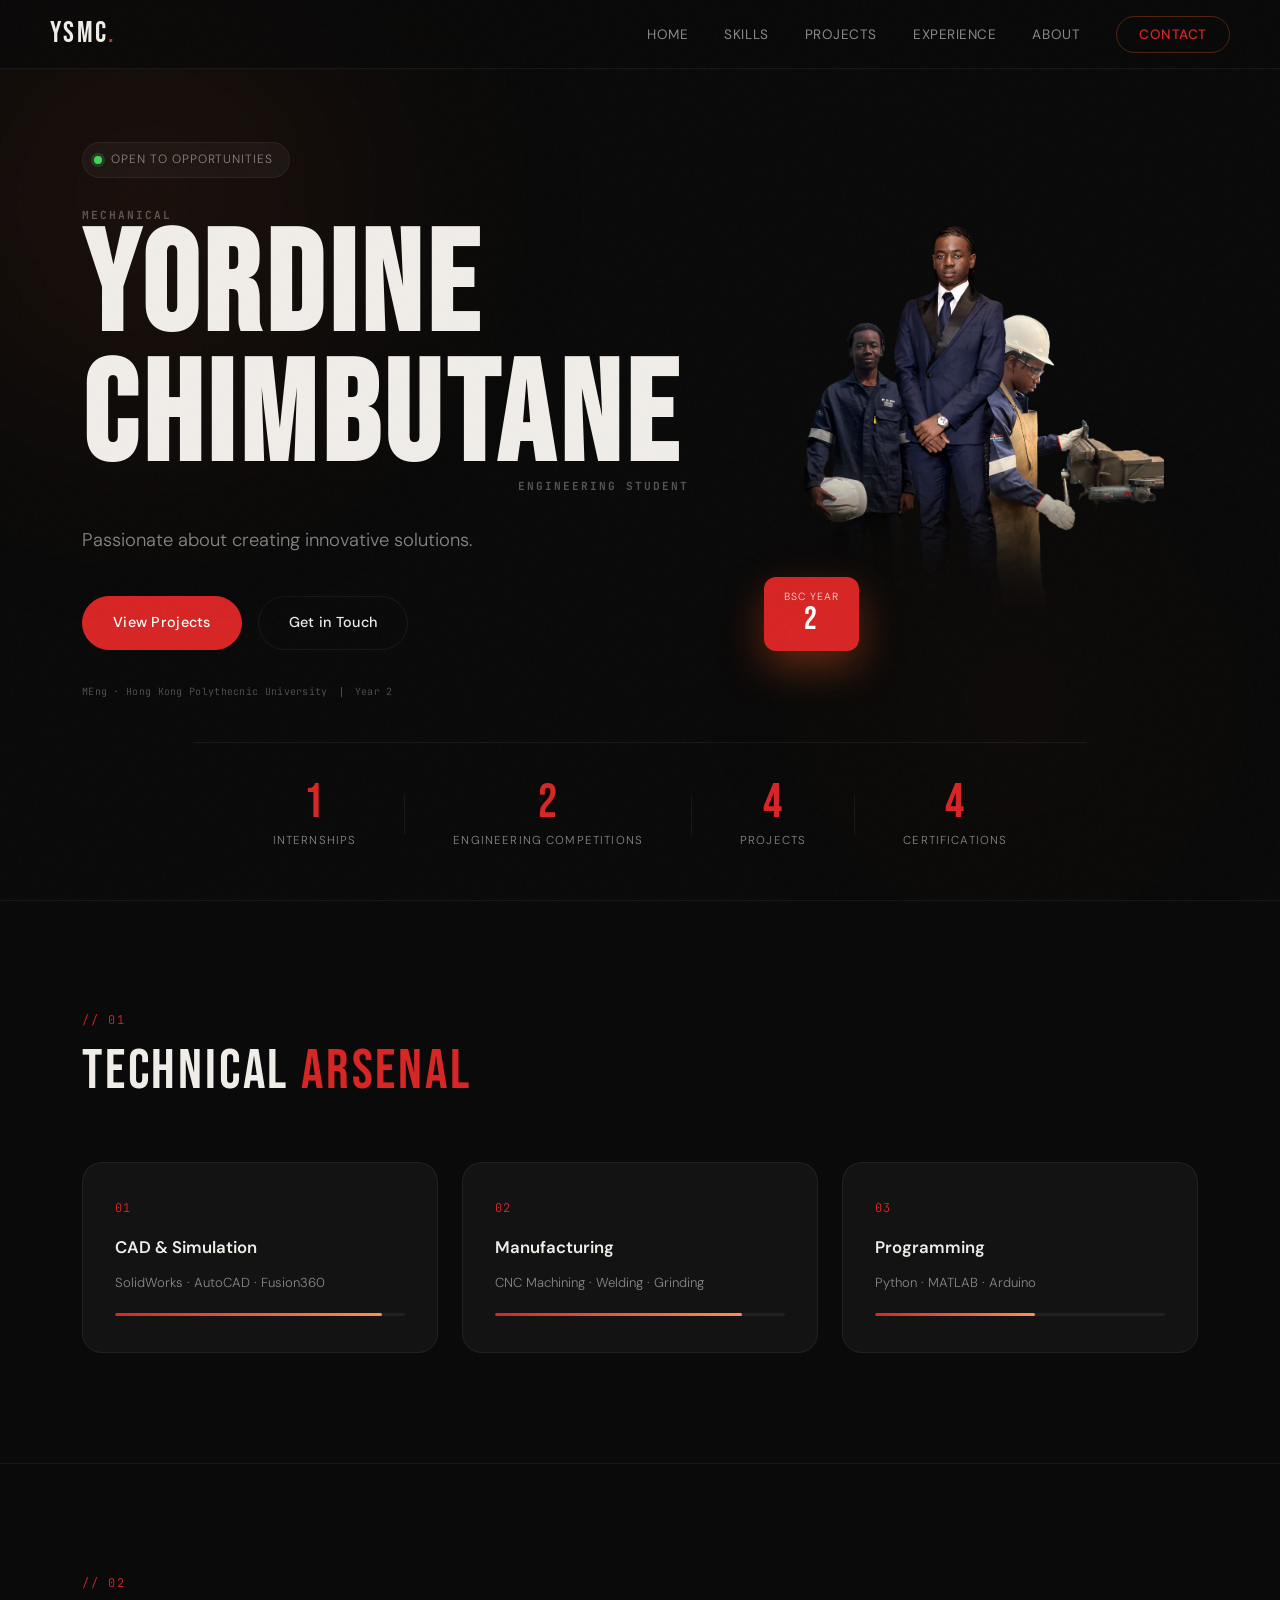
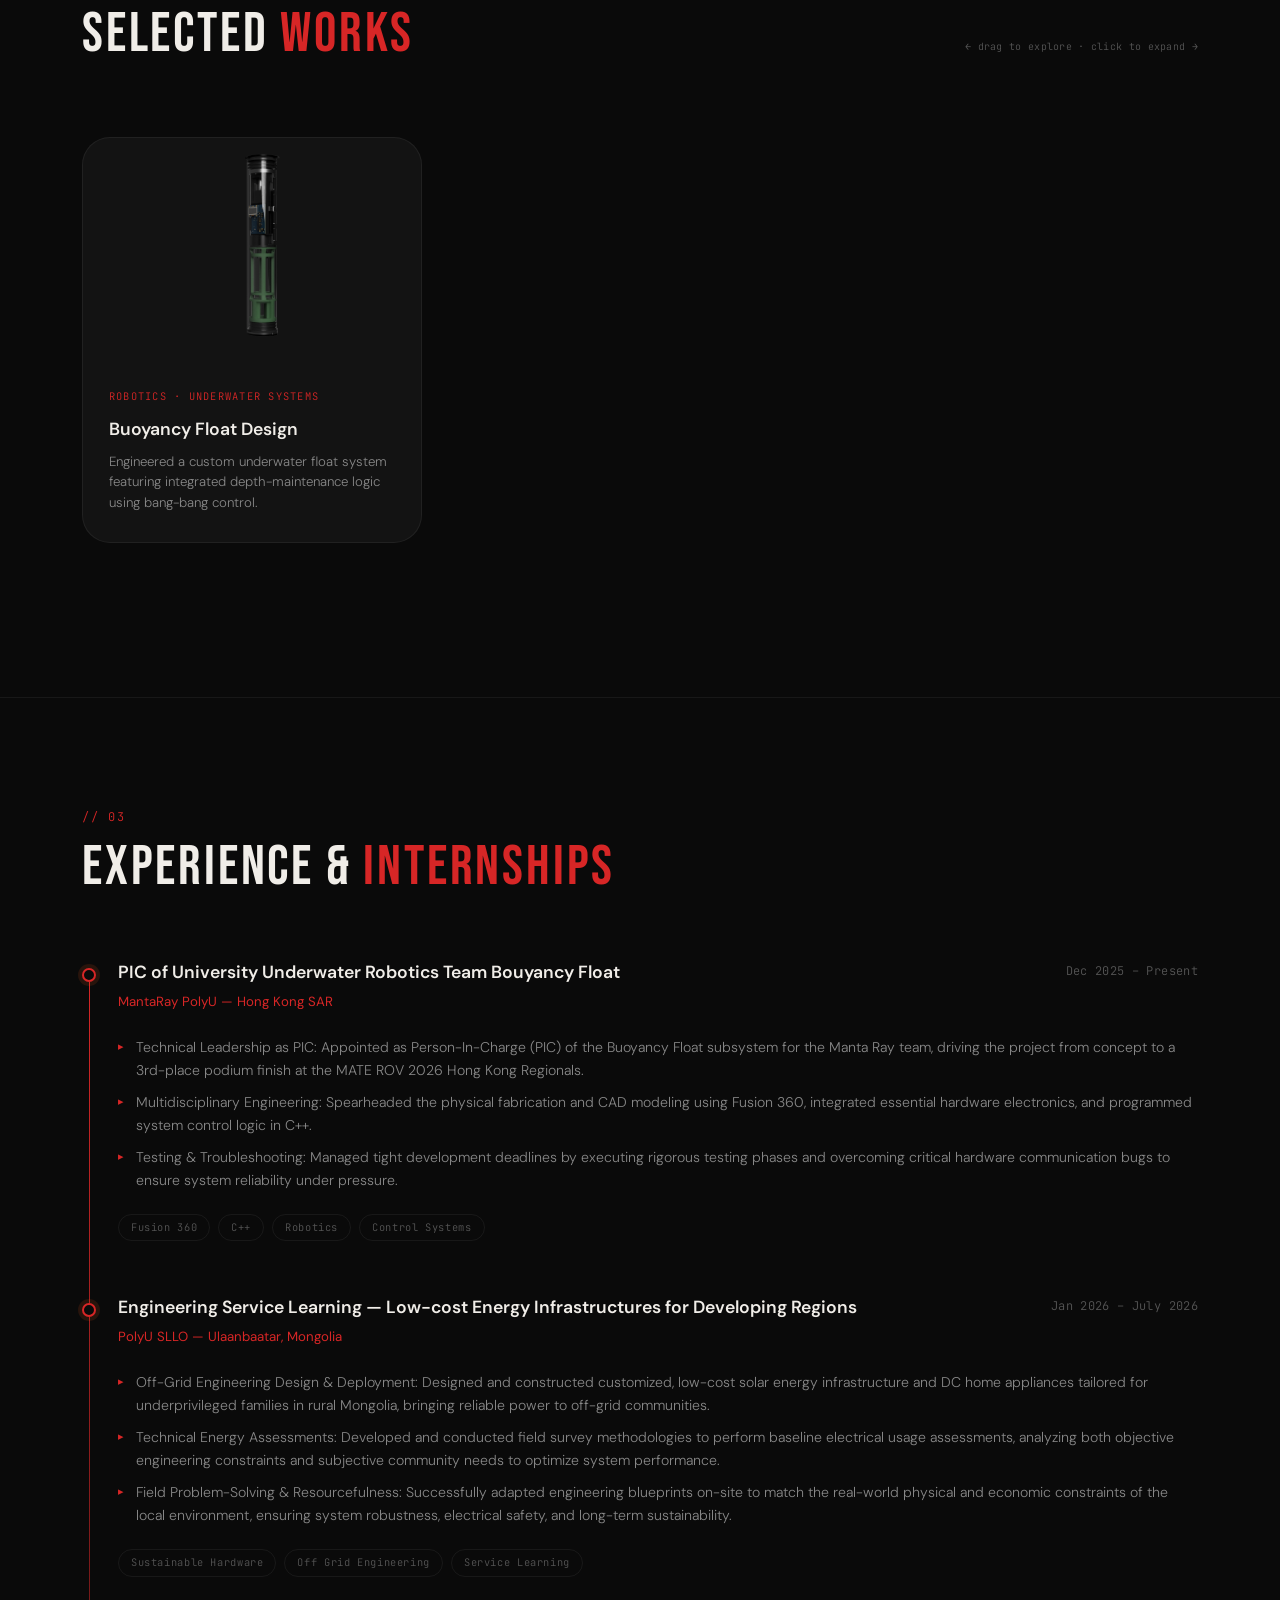
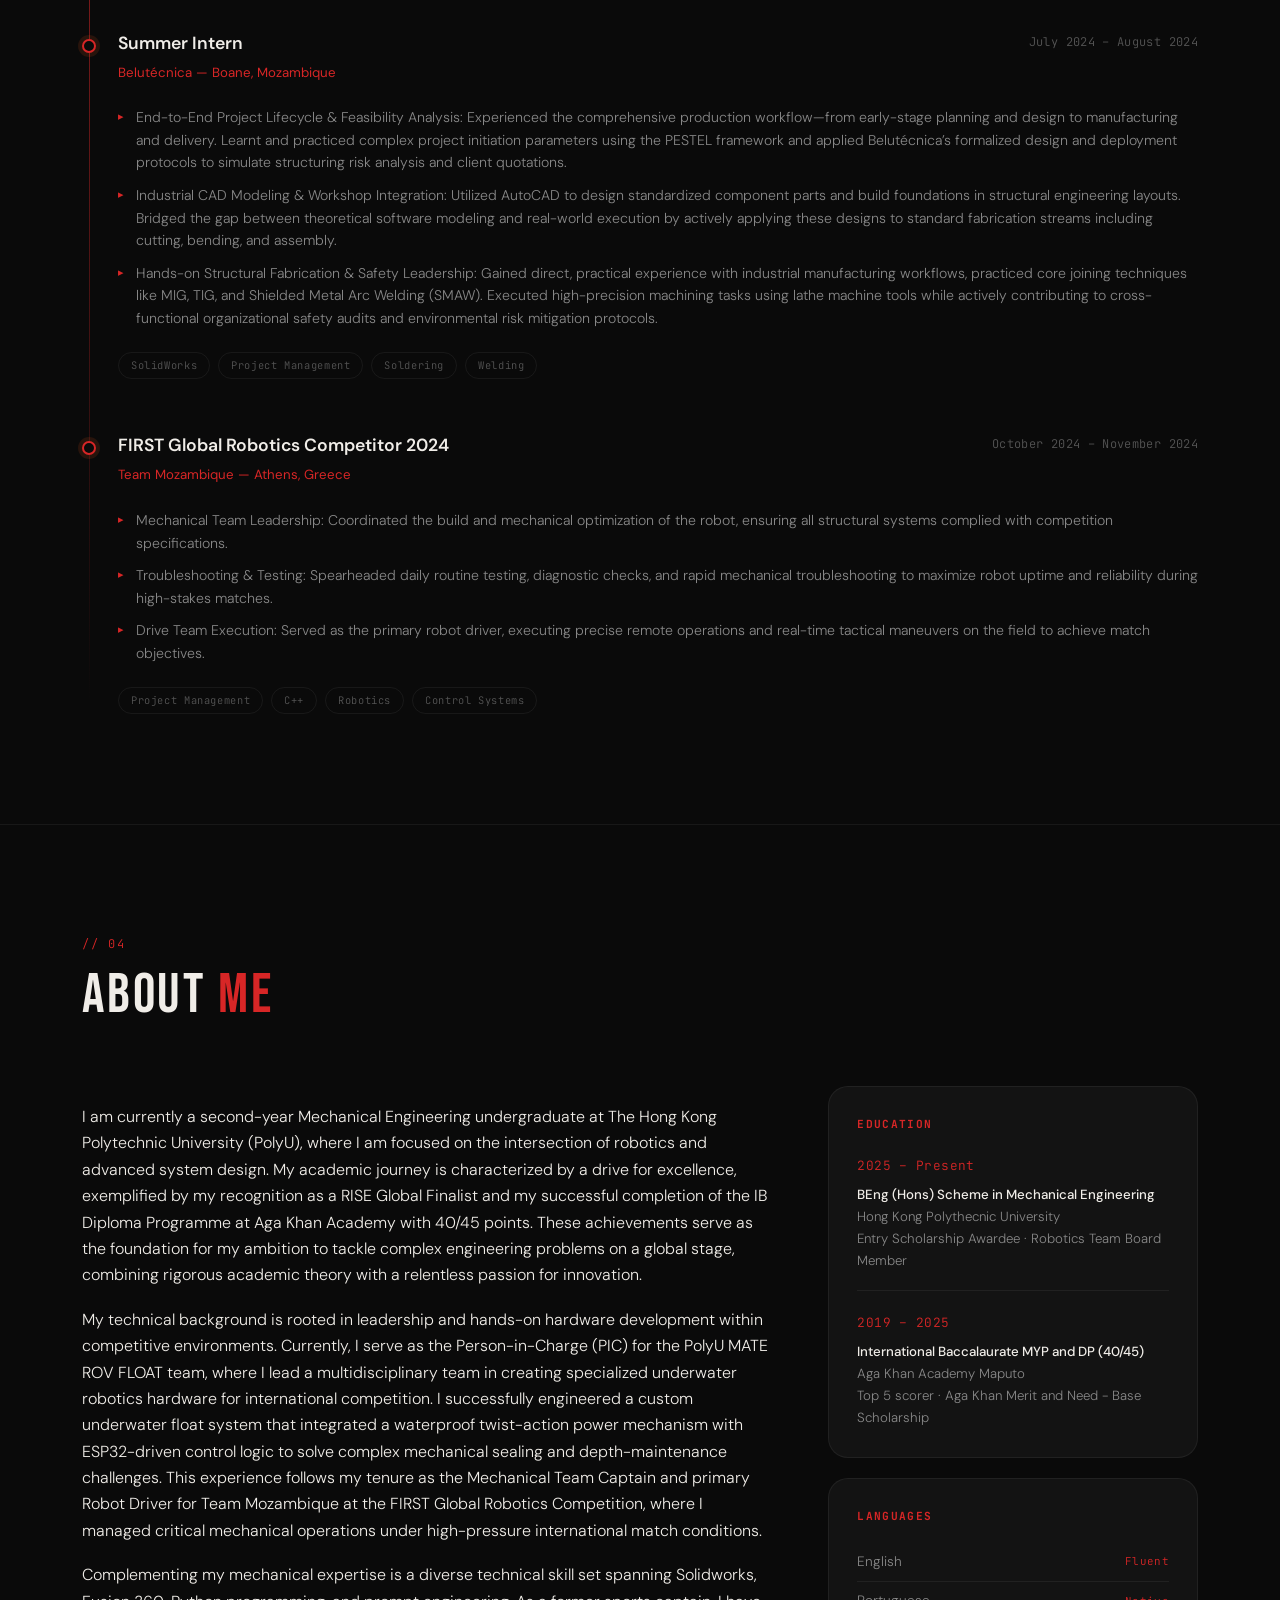
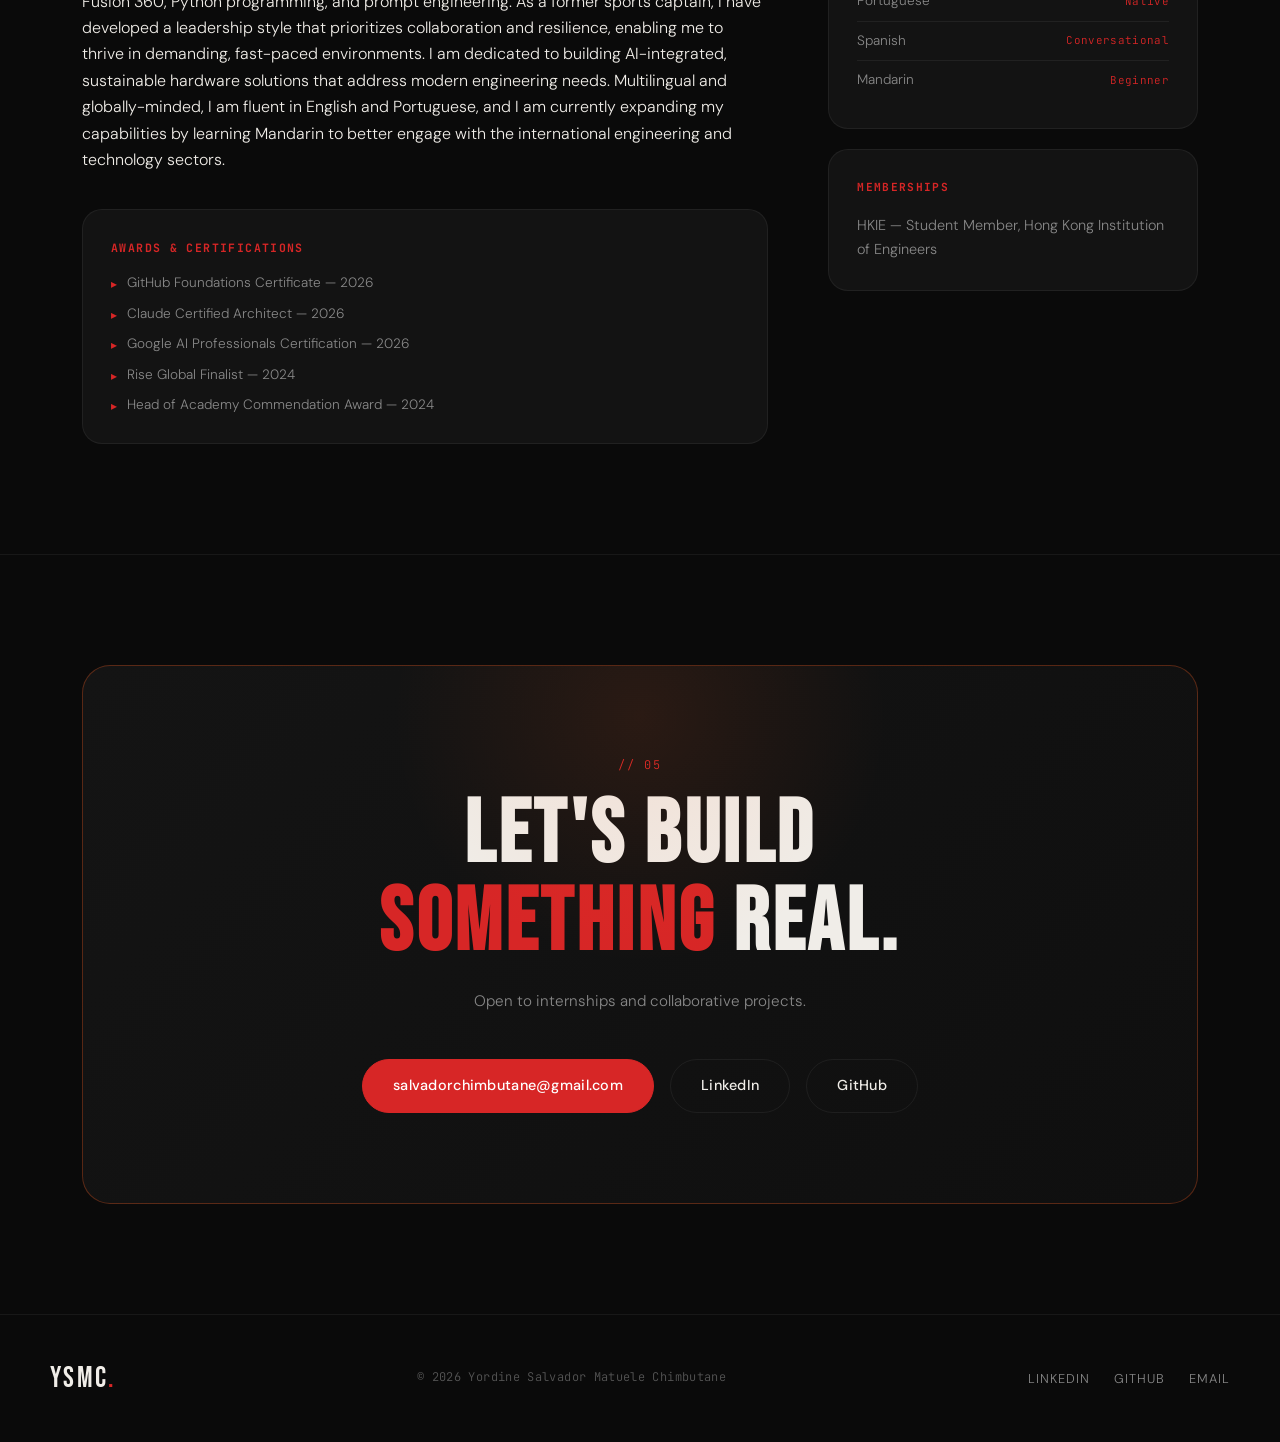
==== commit a552ae6e: "student**" ====
--- a/index.html
+++ b/index.html
@@ -4,7 +4,7 @@
 <head>
     <meta charset="UTF-8" />
     <meta name="viewport" content="width=device-width, initial-scale=1.0" />
-    <title>Yordine Chimbutane | Mechanical Engineer</title>
+    <title>Yordine Chimbutane | Mechanical Engineering Student</title>
     <link rel="stylesheet" href="style.css" />
     <link rel="preconnect" href="https://fonts.googleapis.com" />
     <link rel="preconnect" href="https://fonts.gstatic.com" crossorigin />
@@ -55,7 +55,7 @@
                     <h1 class="hero-heading">
                         <span class="line-label">Mechanical</span>
                         <span class="hero-name">YORDINE<br>CHIMBUTANE</span>
-                        <span class="line-label right-label">Engineer</span>
+                        <span class="line-label right-label">Engineering Student</span>
                     </h1>
 
                     <p class="hero-tagline">
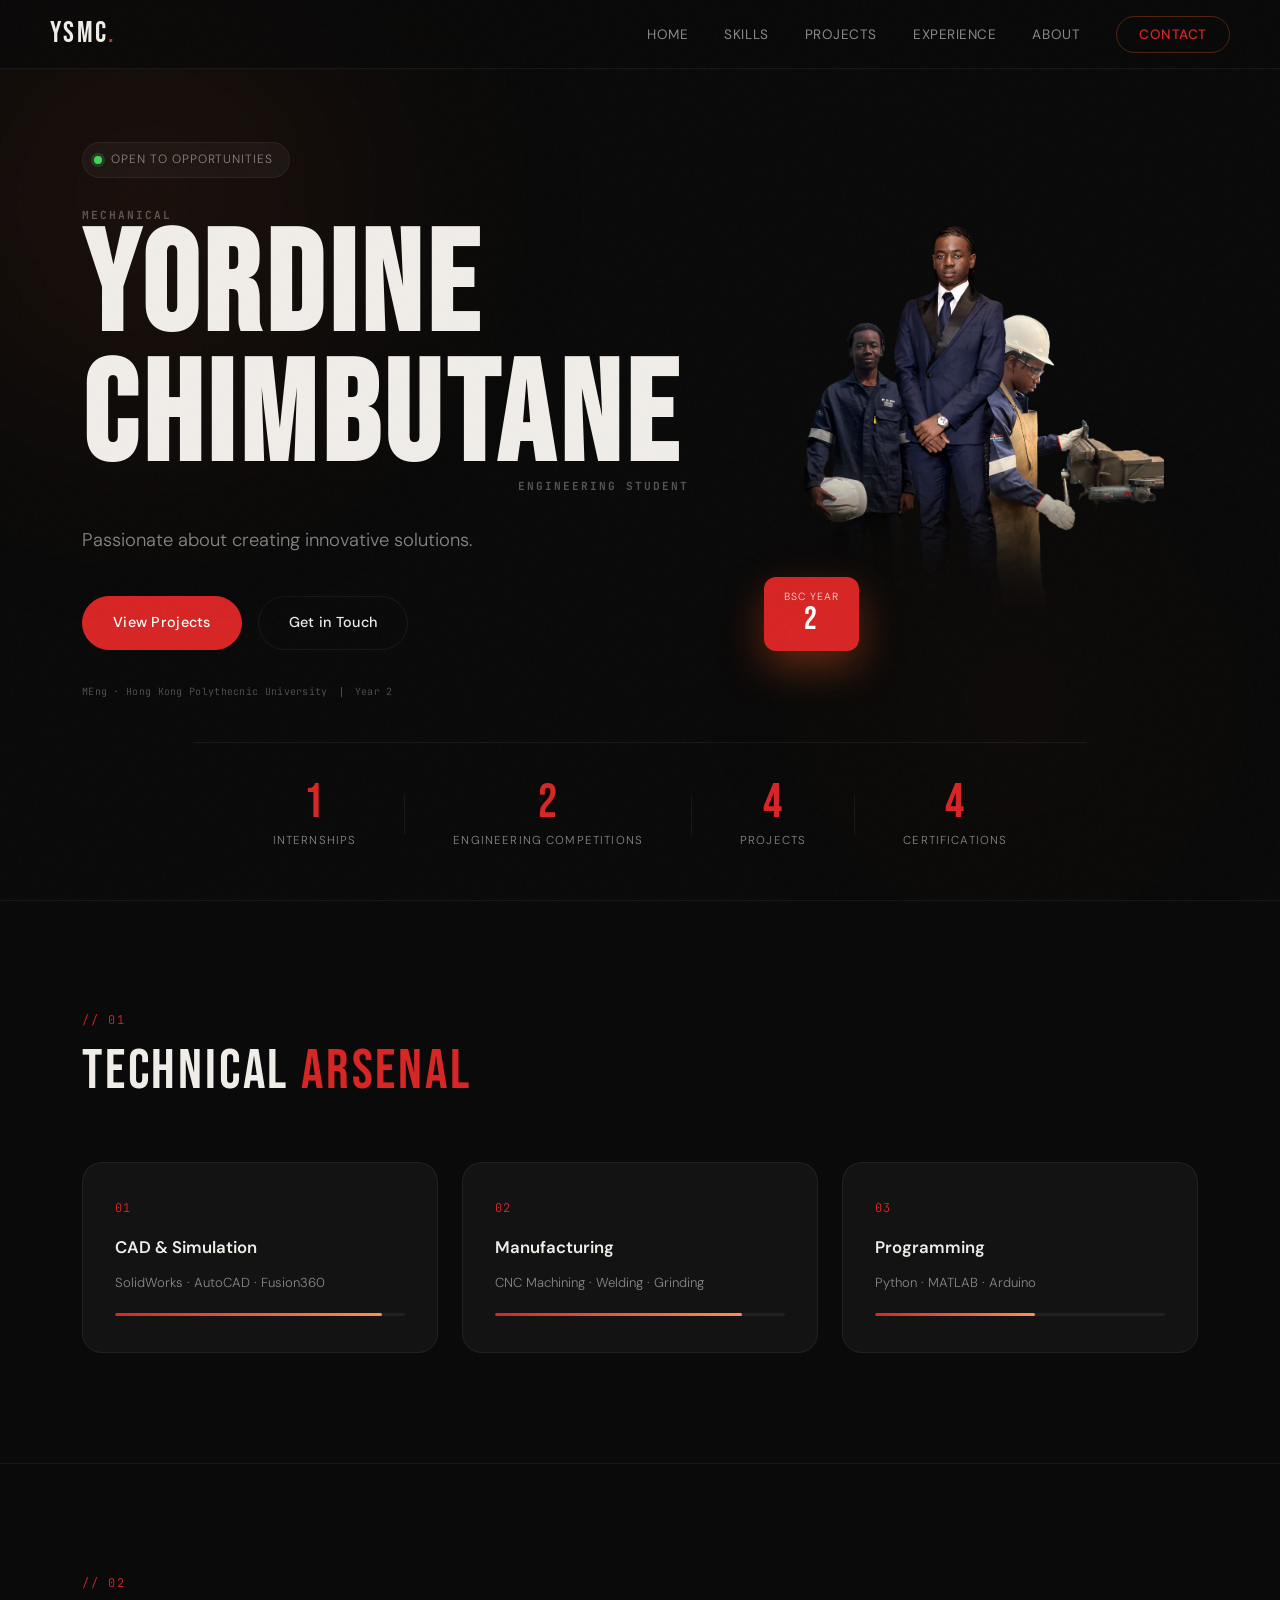
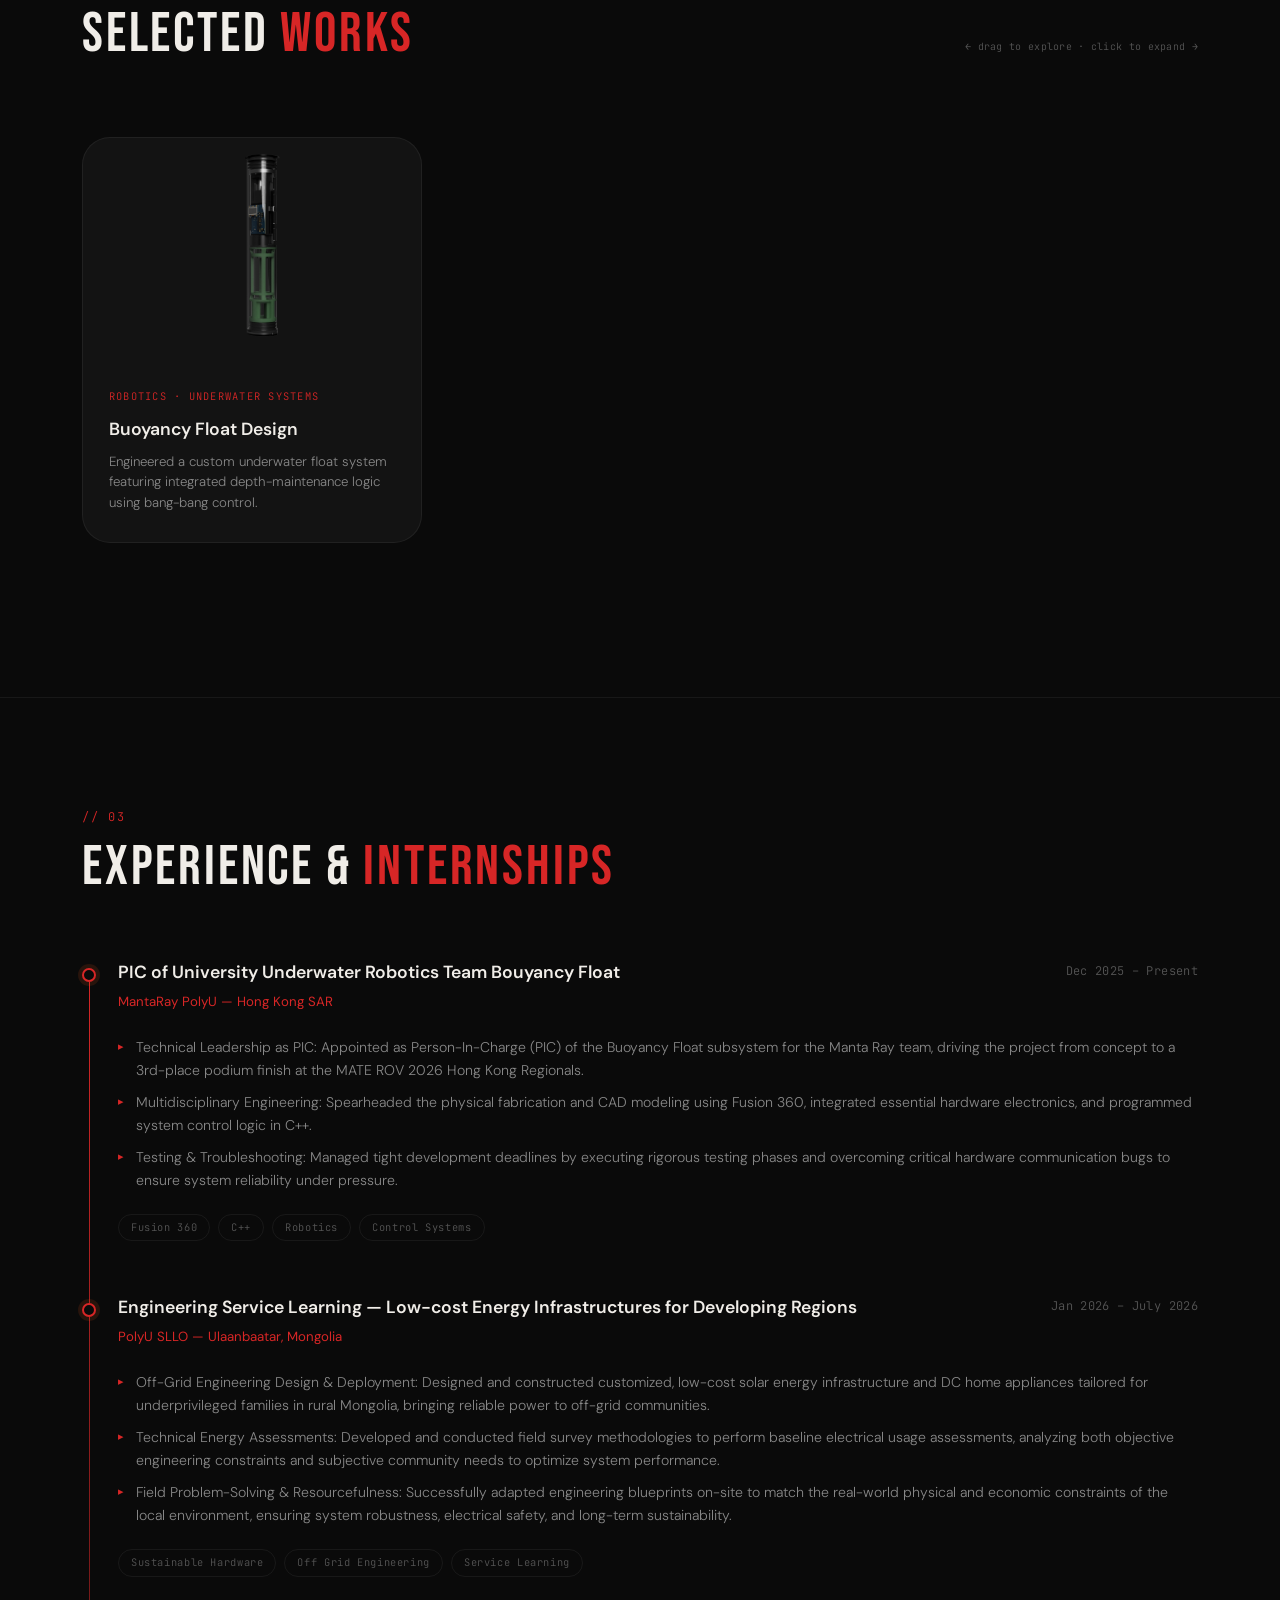
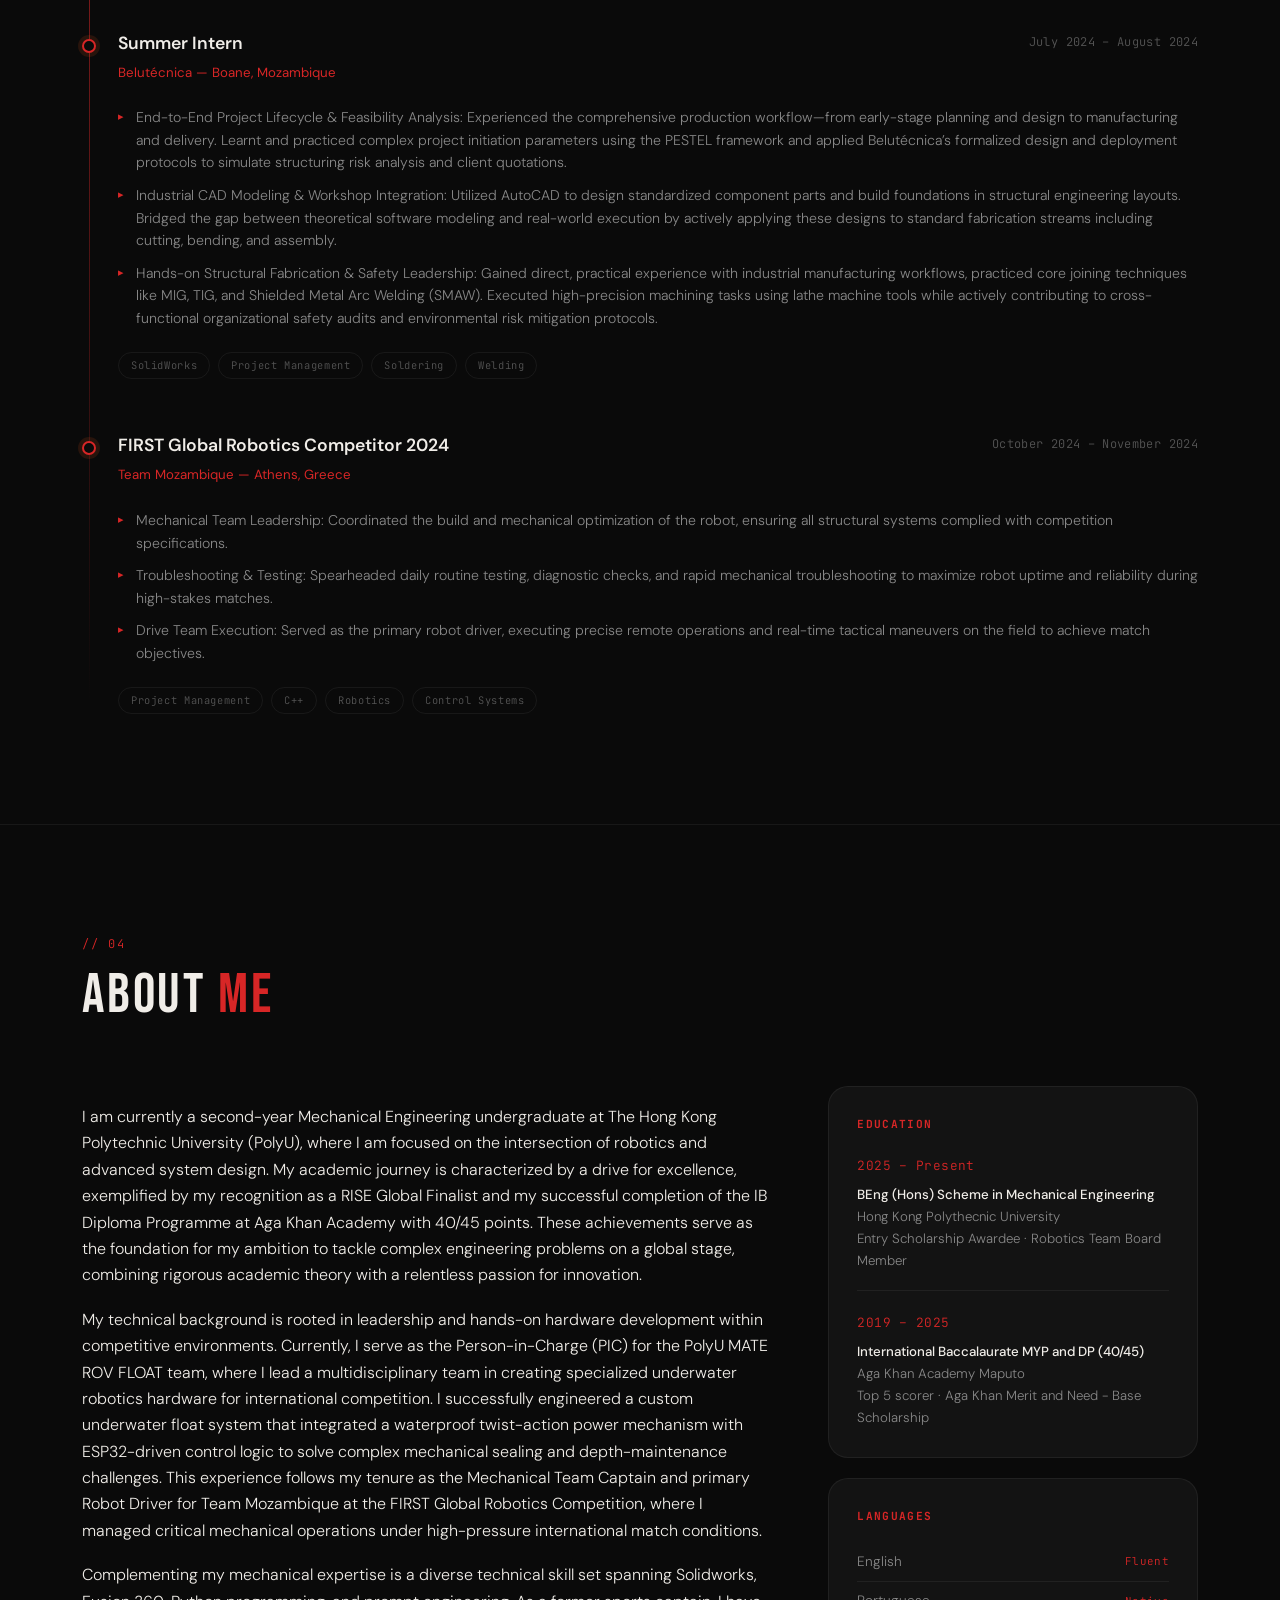
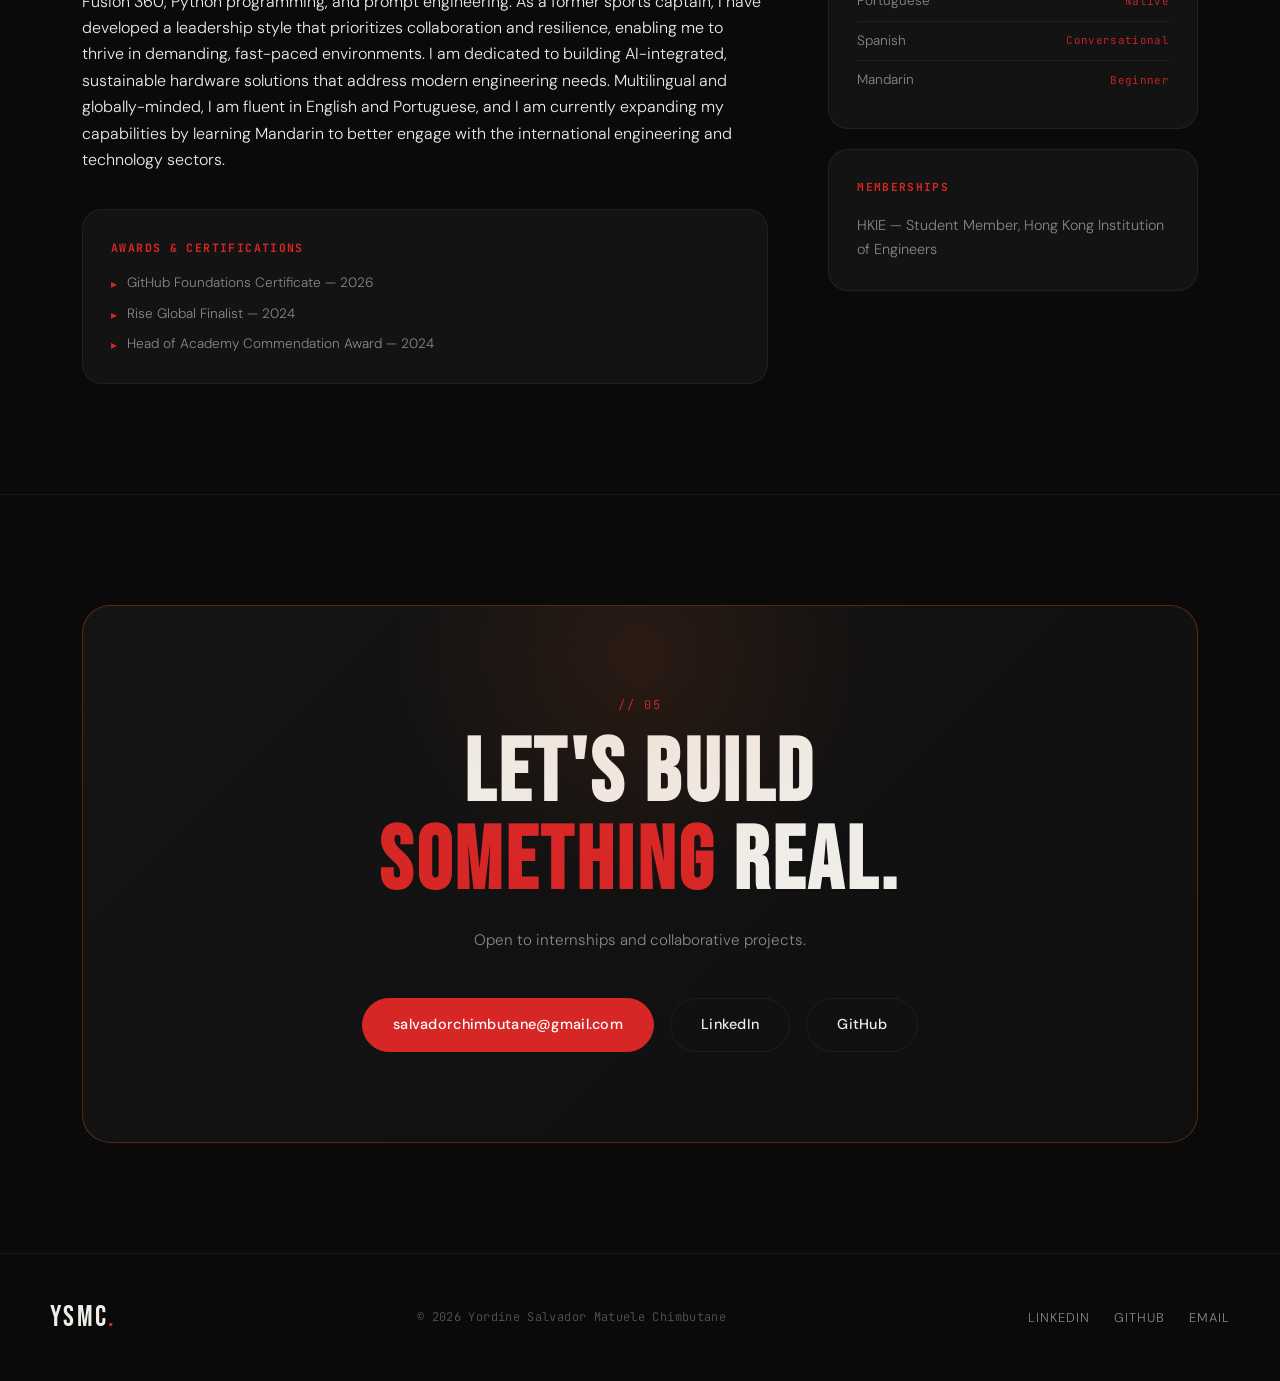
==== commit 6eeddbda: "removing certifications i do not yet have" ====
--- a/index.html
+++ b/index.html
@@ -443,9 +443,6 @@
                             <h4>Awards &amp; Certifications</h4>
                             <ul>
                                 <li><span class="accent-bullet">▸</span> GitHub Foundations Certificate — 2026</li>
-                                <li><span class="accent-bullet">▸</span> Claude Certified Architect — 2026</li>
-                                <li><span class="accent-bullet">▸</span> Google AI Professionals Certification — 2026
-                                </li>
                                 <li><span class="accent-bullet">▸</span> Rise Global Finalist — 2024</li>
                                 <li><span class="accent-bullet">▸</span> Head of Academy Commendation Award — 2024
                                 </li>
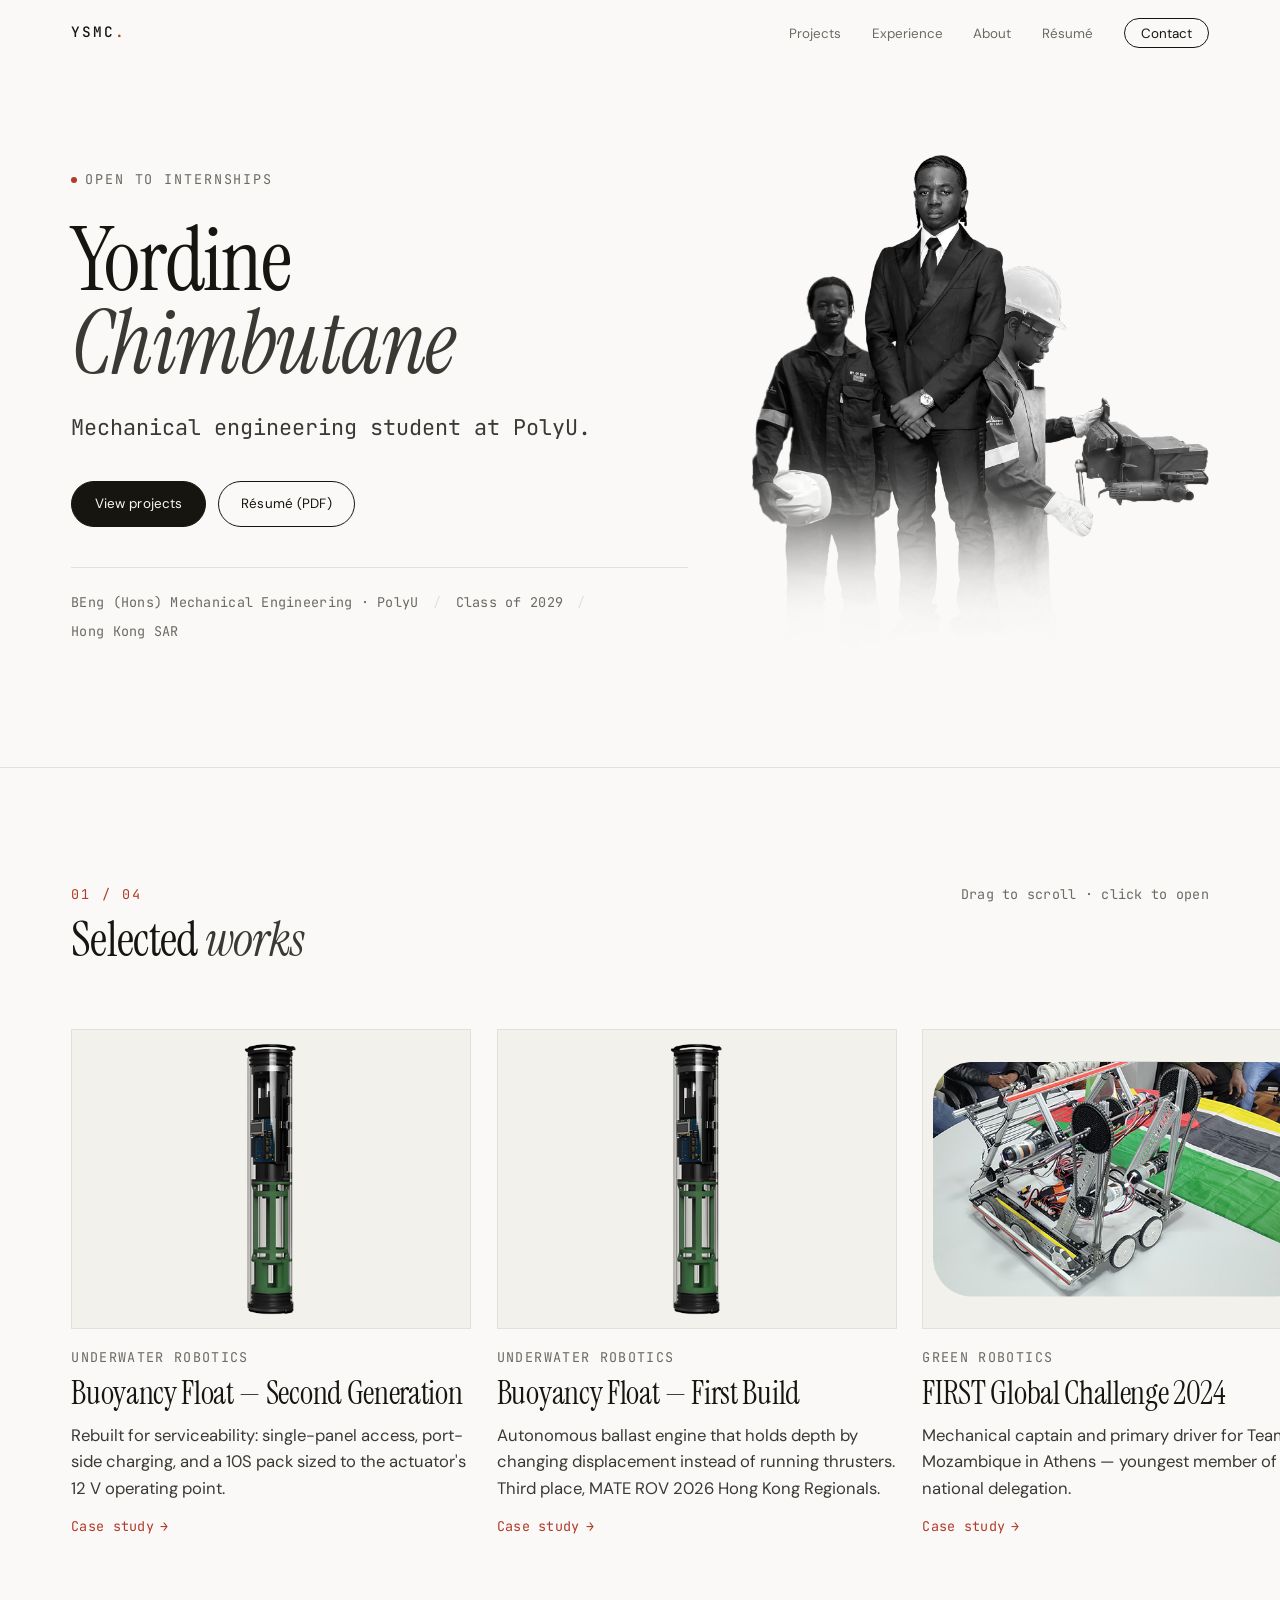
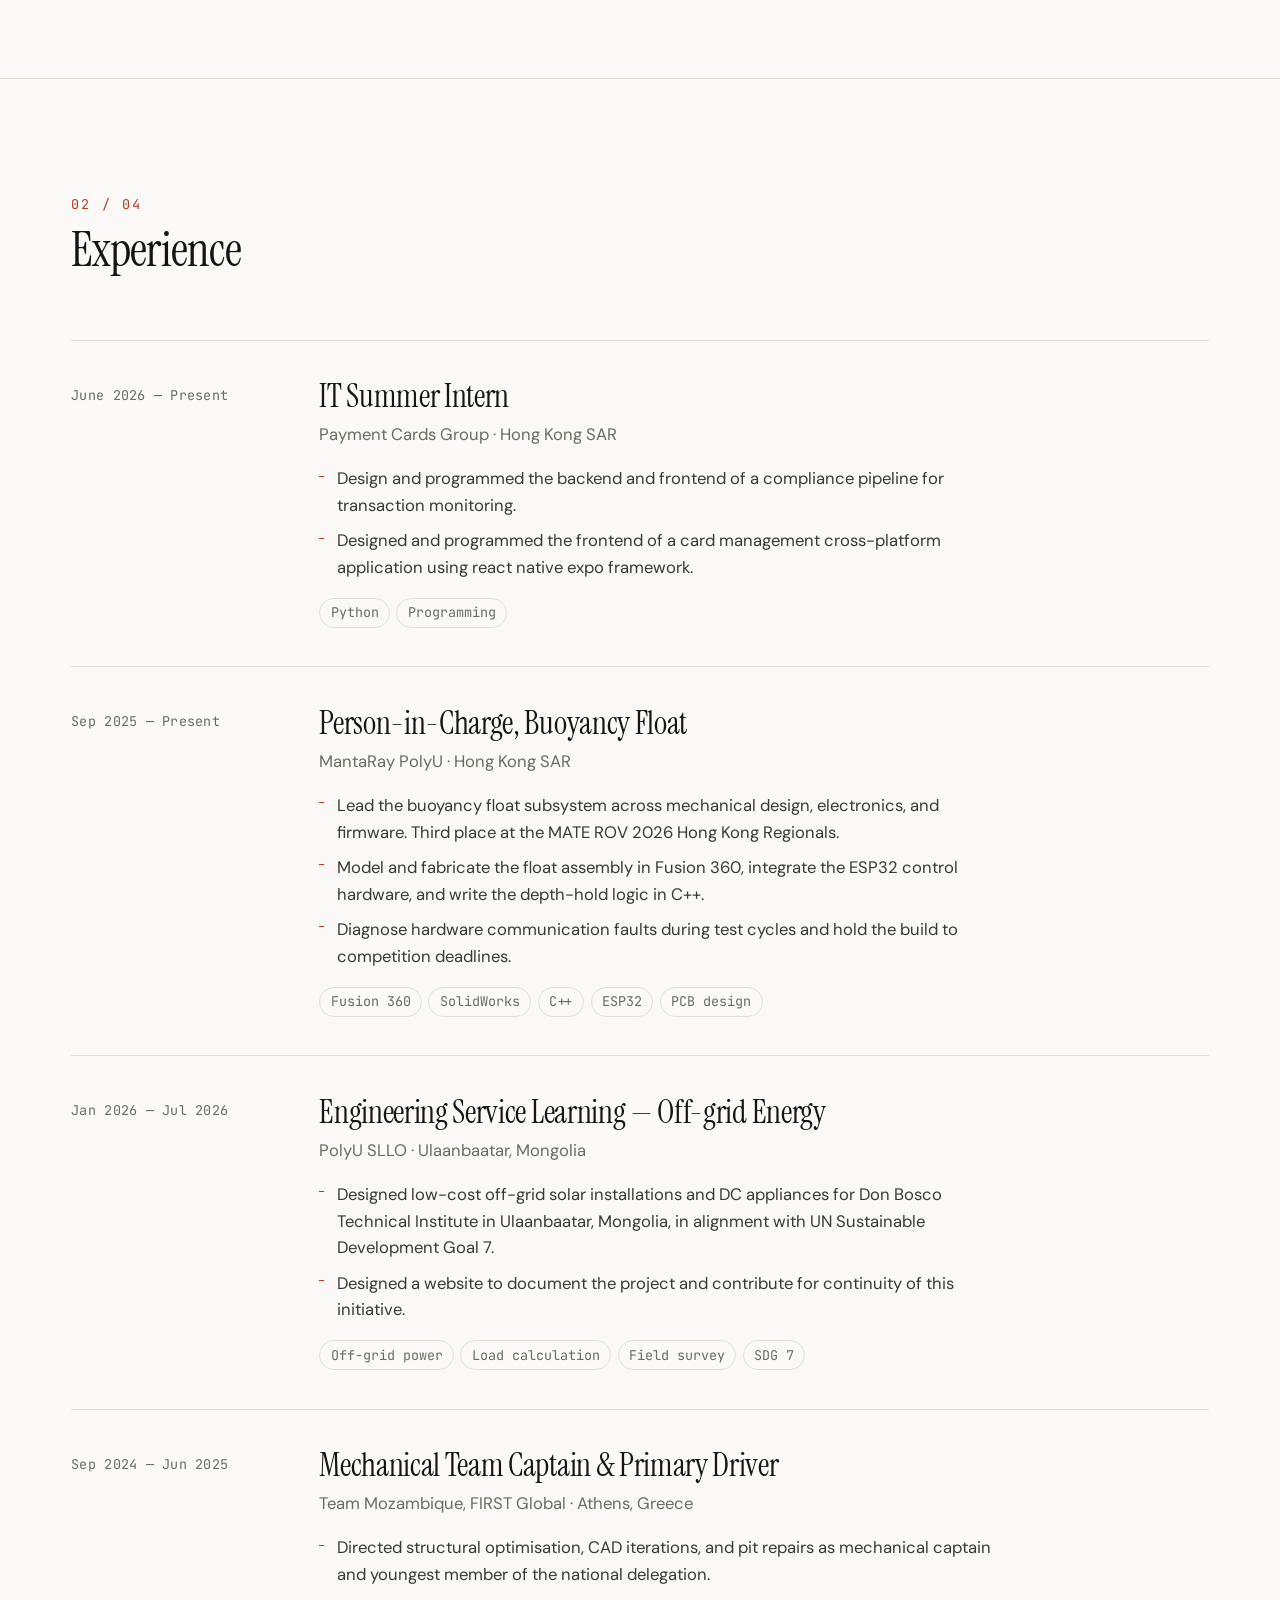
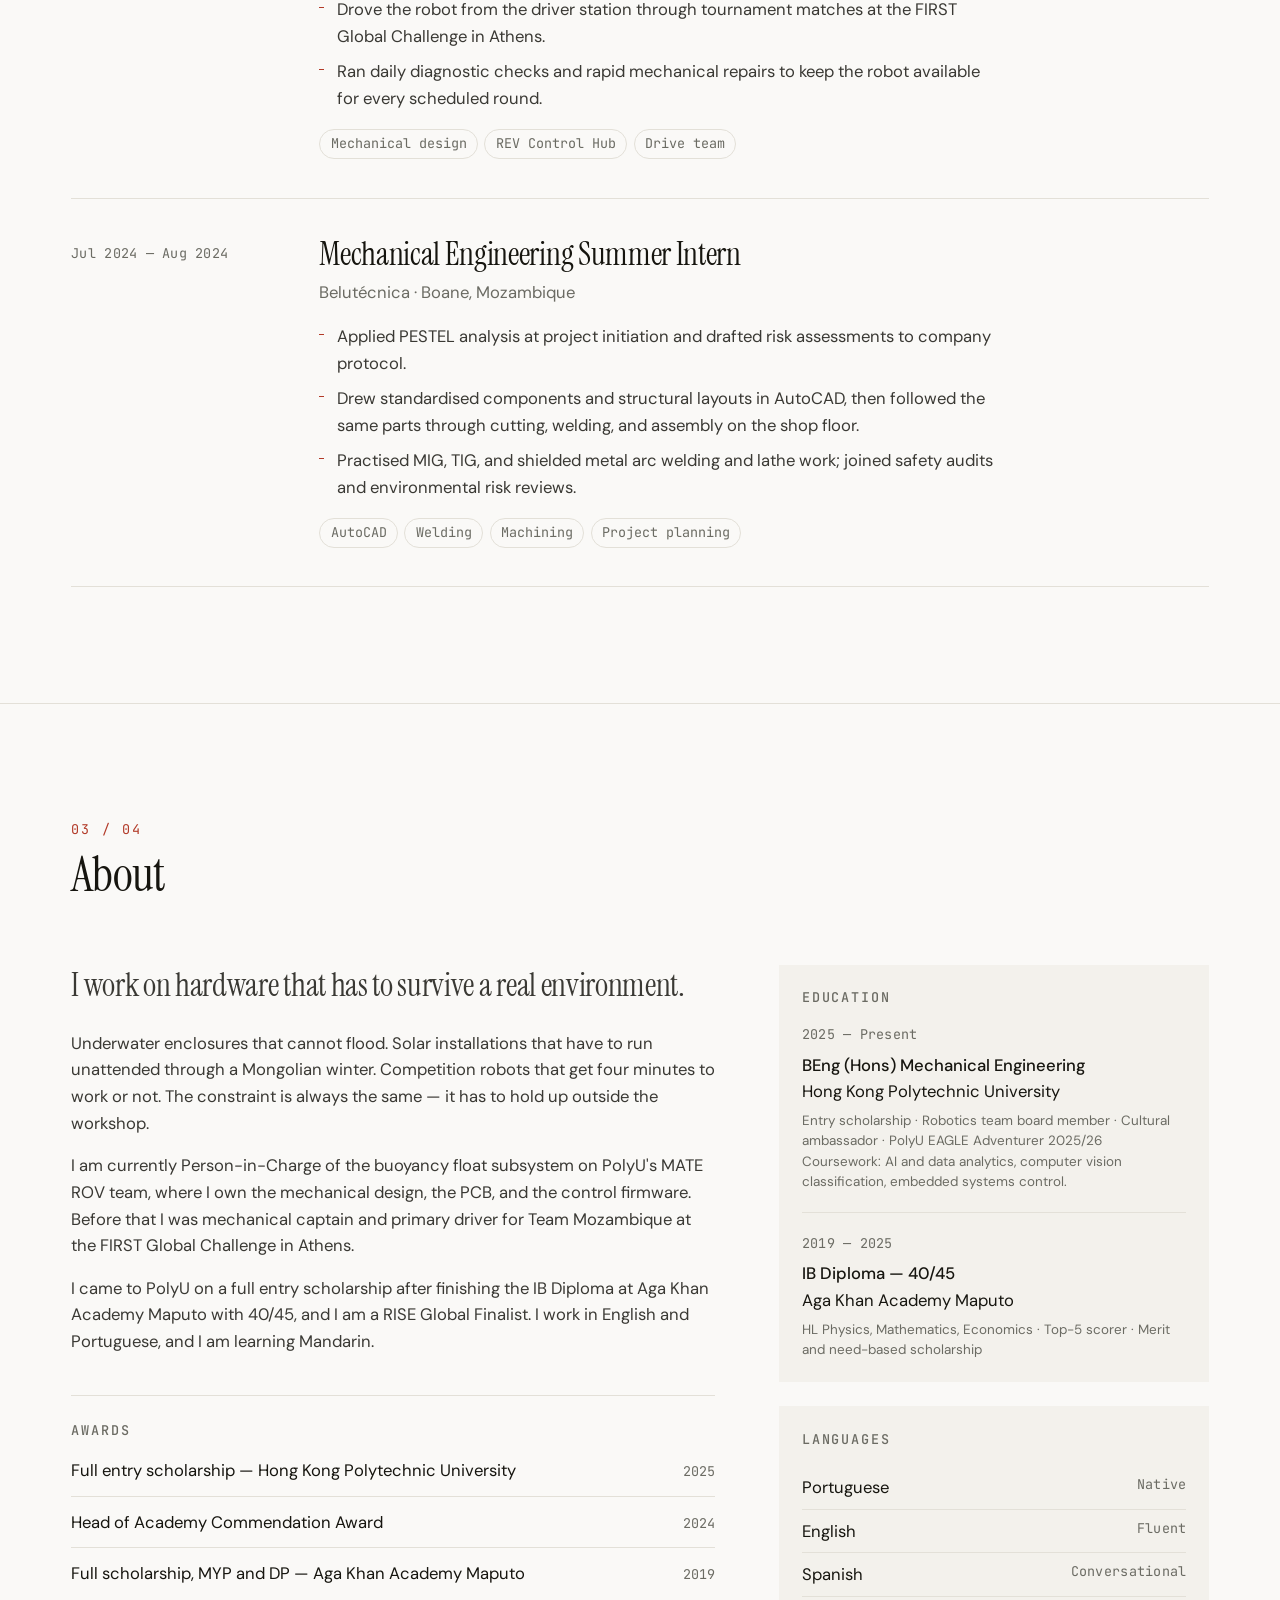
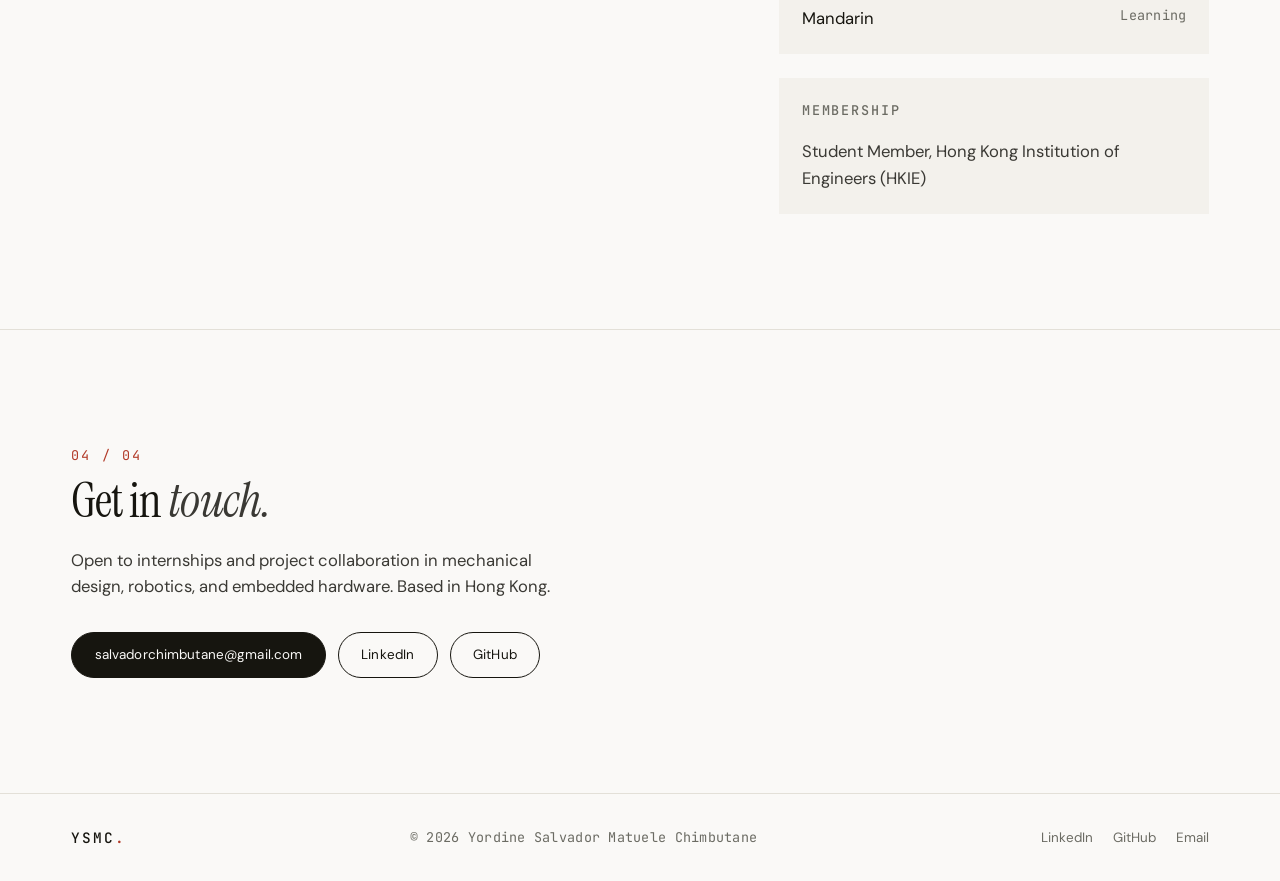
==== commit 36af7d73: "refactor: migrate to minimalist editorial design with updated asset galleries and refined project co" ====
--- a/index.html
+++ b/index.html
@@ -4,538 +4,657 @@
 <head>
     <meta charset="UTF-8" />
     <meta name="viewport" content="width=device-width, initial-scale=1.0" />
-    <title>Yordine Chimbutane | Mechanical Engineering Student</title>
+    <title>Yordine Chimbutane — Mechanical Engineering Student</title>
+    <meta name="description"
+        content="Mechanical engineering student at Hong Kong PolyU. Underwater robotics, embedded control, and off-grid energy hardware." />
     <link rel="stylesheet" href="style.css" />
     <link rel="preconnect" href="https://fonts.googleapis.com" />
     <link rel="preconnect" href="https://fonts.gstatic.com" crossorigin />
     <link
-        href="https://fonts.googleapis.com/css2?family=Bebas+Neue&family=DM+Sans:ital,wght@0,300;0,400;0,500;0,600;1,300&family=JetBrains+Mono:wght@400;500&display=swap"
+        href="https://fonts.googleapis.com/css2?family=DM+Sans:ital,opsz,wght@0,9..40,300..600;1,9..40,300..500&family=Instrument+Serif:ital@0;1&family=JetBrains+Mono:wght@400;500&display=swap"
         rel="stylesheet" />
 </head>
 
 <body>
 
-    <!-- ════════════════════════════════════
-       NAVIGATION
-  ════════════════════════════════════ -->
+    <a href="#main" class="skip-link">Skip to content</a>
+
+    <!-- ══════════════════ NAVIGATION ══════════════════ -->
     <nav class="navbar" id="navbar">
-        <div class="nav-inner">
+        <div class="nav-inner wrap">
             <a href="#home" class="nav-logo">YSMC<span class="dot">.</span></a>
 
-            <input type="checkbox" id="menu-toggle" class="menu-toggle" />
+            <input type="checkbox" id="menu-toggle" class="menu-toggle visually-hidden" />
             <label for="menu-toggle" class="hamburger" aria-label="Toggle menu">
                 <span></span><span></span><span></span>
             </label>
 
             <ul class="nav-links">
-                <li><a href="#home">Home</a></li>
-                <li><a href="#skills">Skills</a></li>
                 <li><a href="#projects">Projects</a></li>
                 <li><a href="#experience">Experience</a></li>
                 <li><a href="#about">About</a></li>
+                <li><a href="Yordine%20Resume.pdf" target="_blank" rel="noopener">Résumé</a></li>
                 <li><a href="#contact" class="nav-cta">Contact</a></li>
             </ul>
         </div>
     </nav>
 
-    <main>
-
-        <!-- ════════════════════════════════════
-         HERO
-    ════════════════════════════════════ -->
-        <section class="hero" id="home">
+    <main id="main">
+
+        <!-- ══════════════════ HERO ══════════════════ -->
+        <section class="hero wrap" id="home">
             <div class="hero-inner">
 
                 <div class="hero-left">
                     <div class="badge-wrap">
                         <span class="status-dot"></span>
-                        <span class="badge-text">Open to Opportunities</span>
+                        <span class="badge-text">Open to internships</span>
                     </div>
 
                     <h1 class="hero-heading">
-                        <span class="line-label">Mechanical</span>
-                        <span class="hero-name">YORDINE<br>CHIMBUTANE</span>
-                        <span class="line-label right-label">Engineering Student</span>
+                        <span class="given">Yordine</span>
+                        <span class="family">Chimbutane</span>
                     </h1>
 
                     <p class="hero-tagline">
-                        Passionate about creating innovative solutions.<br>
+                        Mechanical engineering student at PolyU.
                     </p>
 
                     <div class="hero-btns">
-                        <a href="#projects" class="btn btn-primary">View Projects</a>
-                        <a href="#contact" class="btn btn-ghost">Get in Touch</a>
-                    </div>
-
-                    <div class="hero-meta">
-                        <span class="mono">MEng · Hong Kong Polythecnic University</span>
-                        <span class="sep">|</span>
-                        <span class="mono">Year 2</span>
+                        <a href="#projects" class="btn btn-primary">View projects</a>
+                        <a href="Yordine%20Resume.pdf" target="_blank" rel="noopener" class="btn btn-ghost">Résumé
+                            (PDF)</a>
+                    </div>
+
+                    <div class="hero-meta mono">
+                        <span>BEng (Hons) Mechanical Engineering · PolyU</span>
+                        <span class="sep">/</span>
+                        <span>Class of 2029</span>
+                        <span class="sep">/</span>
+                        <span>Hong Kong SAR</span>
                     </div>
                 </div>
 
                 <div class="hero-right">
                     <div class="profile-frame">
-                        <img src="assets/images/Projects/HeroImagePortfolio.png"
-                            alt="Yordine Chimbutane – Mechanical Engineer" class="profile-img" />
-                        <div class="profile-badge">
-                            <span class="pb-label">BsC Year</span>
-                            <span class="pb-num">2</span>
-                        </div>
-                    </div>
-                </div>
-
-            </div>
-
-            <!-- Stats row -->
-            <div class="stats-row">
-                <div class="stat">
-                    <span class="stat-num">1</span>
-                    <span class="stat-label">Internships</span>
-                </div>
-                <div class="stat-divider"></div>
-                <div class="stat">
-                    <span class="stat-num">2</span>
-                    <span class="stat-label">Engineering Competitions</span>
-                </div>
-                <div class="stat-divider"></div>
-                <div class="stat">
-                    <span class="stat-num">4</span>
-                    <span class="stat-label">Projects</span>
-                </div>
-                <div class="stat-divider"></div>
-                <div class="stat">
-                    <span class="stat-num">4</span>
-                    <span class="stat-label">Certifications</span>
-                </div>
+                        <img src="assets/hero-portrait.png" width="1469" height="1600"
+                            alt="Yordine Chimbutane, shown three times: in formal dress, in workshop coveralls, and machining in a welding apron"
+                            class="profile-img" />
+                    </div>
+                </div>
+
             </div>
         </section>
 
-        <!-- ════════════════════════════════════
-         SKILLS
-    ════════════════════════════════════ -->
-        <section class="skills-section" id="skills">
-            <div class="section-wrap">
+        <!-- ══════════════════ PROJECTS ══════════════════ -->
+        <section class="section" id="projects">
+            <div class="wrap">
                 <div class="section-header">
-                    <span class="section-tag">// 01</span>
-                    <h2 class="section-title">Technical <span class="accent">Arsenal</span></h2>
-                </div>
-
-                <div class="skills-grid">
-                    <div class="skill-block">
-                        <span class="skill-num">01</span>
-                        <h3>CAD & Simulation</h3>
-                        <p>SolidWorks · AutoCAD · Fusion360</p>
-                        <div class="skill-bar">
-                            <div class="skill-fill" style="width:92%"></div>
-                        </div>
-                    </div>
-                    <div class="skill-block">
-                        <span class="skill-num">02</span>
-                        <h3>Manufacturing</h3>
-                        <p>CNC Machining · Welding · Grinding</p>
-                        <div class="skill-bar">
-                            <div class="skill-fill" style="width:85%"></div>
-                        </div>
-                    </div>
-                    <div class="skill-block">
-                        <span class="skill-num">03</span>
-                        <h3>Programming</h3>
-                        <p>Python · MATLAB · Arduino</p>
-                        <div class="skill-bar">
-                            <div class="skill-fill" style="width:55%"></div>
-                        </div>
-                    </div>
+                    <div>
+                        <span class="section-tag">01 / 04</span>
+                        <h2 class="section-title">Selected <em>works</em></h2>
+                    </div>
+                    <p class="section-note mono">Drag to scroll · click to open</p>
                 </div>
             </div>
+
+            <div class="projects-scroll" id="projectsScroll">
+
+                <!-- ─── FLOAT v2 ─────────────────────────────── -->
+                <article class="project-card" role="button" tabindex="0" aria-haspopup="dialog">
+                    <div class="project-thumb-frame">
+                        <img src="assets/Projects/FLOAT/product.png" alt="Buoyancy float assembly, second generation"
+                            class="project-thumb" loading="lazy" />
+                    </div>
+                    <div class="project-card-info">
+                        <span class="project-tag">Underwater robotics</span>
+                        <h3>Buoyancy Float — Second Generation</h3>
+                        <p>Rebuilt for serviceability: single-panel access, port-side charging, and a 10S pack sized to
+                            the actuator's 12&nbsp;V operating point.</p>
+                        <span class="project-open mono">Case study <span class="arrow">→</span></span>
+                    </div>
+
+                    <div class="project-modal-data" hidden>
+                        <span class="case-eyebrow">Underwater robotics</span>
+                        <h3>Buoyancy Float — Second Generation</h3>
+
+                        <div class="case-meta">
+                            <span>SolidWorks</span><span>Fusion 360</span><span>ESP32</span><span>C++</span><span>PCB
+                                design</span>
+                        </div>
+
+                        <dl class="case-facts">
+                            <div>
+                                <dt>Role</dt>
+                                <dd>Person-in-Charge</dd>
+                            </div>
+                            <div>
+                                <dt>Team</dt>
+                                <dd>MantaRay PolyU</dd>
+                            </div>
+                            <div>
+                                <dt>Timeline</dt>
+                                <dd>Dec 2025 – present</dd>
+                            </div>
+                            <div>
+                                <dt>Status</dt>
+                                <dd>In development</dd>
+                            </div>
+                        </dl>
+
+                        <img src="assets/Projects/FLOAT/team.jpeg" alt="Buoyancy float team at work" class="case-hero"
+                            loading="lazy" />
+
+                        <div class="case-block">
+                            <h4>Problem</h4>
+                            <ul>
+                                <li>Reaching any critical component meant removing five to eight screws, so routine
+                                    maintenance was slow.</li>
+                                <li>Recharging required pulling the battery pack, which broke the waterproof seal on
+                                    every cycle and put the enclosure's integrity at risk.</li>
+                            </ul>
+                        </div>
+
+                        <div class="case-block">
+                            <h4>What changed</h4>
+                            <ul>
+                                <li><strong>Sealed charging.</strong> Redesigned the PCB to route charge current from an
+                                    external port to the onboard cells. The hull now stays closed between runs.</li>
+                                <li><strong>Repacked the battery.</strong> Replaced the 8S2P arrangement with ten cells
+                                    in series, holding the actuator at the 12&nbsp;V it needs while keeping current
+                                    headroom.</li>
+                                <li><strong>Access.</strong> Reorganised the internal layout so serviceable components
+                                    sit behind a single panel.</li>
+                            </ul>
+                        </div>
+
+                        <div class="case-block">
+                            <h4>Next</h4>
+                            <p>In development for the 2027 MATE ROV season, targeting full points on the float task.</p>
+                        </div>
+
+                        <div class="case-links">
+                            <a href="https://github.com/yr08ii" target="_blank" rel="noopener"
+                                class="btn btn-ghost">GitHub
+                                →</a>
+                        </div>
+
+                        <!-- No photos in assets/gallery/float yet — drop images there and add a
+                             .case-gallery block here, matching the FIRST Global one below. -->
+                    </div>
+                </article>
+
+                <!-- ─── FLOAT v1 ─────────────────────────────── -->
+                <article class="project-card" role="button" tabindex="0" aria-haspopup="dialog">
+                    <div class="project-thumb-frame">
+                        <img src="assets/Projects/FLOAT/product.png" alt="Buoyancy float, first build"
+                            class="project-thumb" loading="lazy" />
+                    </div>
+                    <div class="project-card-info">
+                        <span class="project-tag">Underwater robotics</span>
+                        <h3>Buoyancy Float — First Build</h3>
+                        <p>Autonomous ballast engine that holds depth by changing displacement instead of running
+                            thrusters. Third place, MATE ROV 2026 Hong Kong Regionals.</p>
+                        <span class="project-open mono">Case study <span class="arrow">→</span></span>
+                    </div>
+
+                    <div class="project-modal-data" hidden>
+                        <span class="case-eyebrow">Underwater robotics</span>
+                        <h3>Buoyancy Float — First Build</h3>
+
+                        <div class="case-meta">
+                            <span>SolidWorks</span><span>Fusion 360</span><span>ESP32</span><span>C++ /
+                                Arduino</span><span>PCB design</span>
+                        </div>
+
+                        <dl class="case-facts">
+                            <div>
+                                <dt>Role</dt>
+                                <dd>Person-in-Charge</dd>
+                            </div>
+                            <div>
+                                <dt>Team</dt>
+                                <dd>MantaRay PolyU</dd>
+                            </div>
+                            <div>
+                                <dt>Timeline</dt>
+                                <dd>Sep – Dec 2025</dd>
+                            </div>
+                            <div>
+                                <dt>Result</dt>
+                                <dd>3rd — MATE ROV 2026 HK Regionals</dd>
+                            </div>
+                        </dl>
+
+                        <img src="assets/Projects/FLOAT/team.jpg" alt="Buoyancy float assembly" class="case-hero"
+                            loading="lazy" />
+
+                        <div class="case-block">
+                            <h4>What it does</h4>
+                            <p>A motorised ballast system that changes its internal volume to control depth. Holding
+                                position by displacement rather than by running thrusters removes the constant power
+                                draw of station-keeping, which is what sets the ROV's endurance on a long dive.</p>
+                        </div>
+
+                        <div class="case-block">
+                            <h4>Build</h4>
+                            <ul>
+                                <li><strong>Mechanical.</strong> Watertight enclosure with custom O-ring grooves and a
+                                    twist-action power mechanism, modelled in SolidWorks and Fusion 360 to hold its seal
+                                    under hydrostatic pressure at depth.</li>
+                                <li><strong>Electronics.</strong> Custom PCB distributing power and routing an ESP32 to
+                                    the pressure sensor and motor driver, replacing a loose wiring harness and cutting
+                                    the electronics footprint.</li>
+                                <li><strong>Control.</strong> C++ on Arduino. A bang-bang loop on pressure-derived depth
+                                    drives the ballast motor to hold a setpoint against currents.</li>
+                            </ul>
+                        </div>
+
+                        <div class="case-block">
+                            <h4>Outcome</h4>
+                            <p>Ran through every competition heat without a flood or a reset. Third place at the MATE
+                                ROV
+                                2026 Hong Kong Regionals. The same approach applies to long-duration survey work, where
+                                power spent on depth-keeping is power not spent on the mission.</p>
+                        </div>
+
+                        <!-- ─── GALLERY ─── -->
+                        <div class="case-gallery">
+                            <div class="case-gallery-head">
+                                <h4>Gallery</h4>
+                                <span class="case-gallery-count mono">17 photographs · scroll →</span>
+                            </div>
+                            <div class="gallery-strip">
+                                <figure><img src="assets/gallery/float/1.png" loading="lazy"
+                                        alt="Team picture before the first robot performance." /></figure>
+                                <figure><img src="assets/gallery/float/2.png" loading="lazy"
+                                        alt="Uploading the last piece of firmware to the float. " />
+                                </figure>
+                                <figure><img src="assets/gallery/float/3.png" loading="lazy"
+                                        alt="Both of our robots underwater mid competition." /></figure>
+                                <figure><img src="assets/gallery/float/4.png" loading="lazy"
+                                        alt="Me in the workshop doing the last assembly to the float." />
+                                </figure>
+                            </div>
+                        </div>
+
+                        <div class="case-links">
+                            <a href="https://github.com/yr08ii" target="_blank" rel="noopener"
+                                class="btn btn-ghost">GitHub
+                                →</a>
+                        </div>
+                    </div>
+                </article>
+
+                <!-- ─── FIRST GLOBAL 2024 ────────────────────── -->
+                <article class="project-card" role="button" tabindex="0" aria-haspopup="dialog">
+                    <div class="project-thumb-frame">
+                        <img src="assets/Projects/FIRST/product.png"
+                            alt="Team Mozambique's robot, FIRST Global Challenge 2024" class="project-thumb"
+                            loading="lazy" />
+                    </div>
+                    <div class="project-card-info">
+                        <span class="project-tag">Green robotics</span>
+                        <h3>FIRST Global Challenge 2024</h3>
+                        <p>Mechanical captain and primary driver for Team Mozambique in Athens — youngest member of the
+                            national delegation.</p>
+                        <span class="project-open mono">Case study <span class="arrow">→</span></span>
+                    </div>
+
+                    <div class="project-modal-data" hidden>
+                        <span class="case-eyebrow">Green robotics</span>
+                        <h3>FIRST Global Challenge 2024</h3>
+
+                        <div class="case-meta">
+                            <span>Mechanical design</span><span>REV Control Hub</span><span>Drive
+                                team</span><span>Athens</span>
+                        </div>
+
+                        <dl class="case-facts">
+                            <div>
+                                <dt>Role</dt>
+                                <dd>Mechanical captain · Primary driver</dd>
+                            </div>
+                            <div>
+                                <dt>Team</dt>
+                                <dd>Team Mozambique</dd>
+                            </div>
+                            <div>
+                                <dt>Timeline</dt>
+                                <dd>Sep 2024 – Jun 2025</dd>
+                            </div>
+                            <div>
+                                <dt>Event</dt>
+                                <dd>Athens, Greece</dd>
+                            </div>
+                        </dl>
+
+                        <img src="assets/Projects/FIRST/team.jpeg" alt="Team Mozambique at the FIRST Global Challenge"
+                            class="case-hero" loading="lazy" />
+
+                        <div class="case-block">
+                            <h4>Context</h4>
+                            <p>FIRST Global runs one robotics competition a year, with a single national team from each
+                                participating country and a common kit of parts. The 2024 edition was held in Athens on
+                                the theme of food security. Team Mozambique built and tested in Maputo with Stemmoz,
+                                then
+                                competed in the tournament's alliance format alongside other national teams.</p>
+                        </div>
+
+                        <div class="case-block">
+                            <h4>My role</h4>
+                            <ul>
+                                <li><strong>Mechanical captain.</strong> Ran structural optimisation and CAD iterations
+                                    through the build season, keeping the robot inside competition specification.</li>
+                                <li><strong>Primary driver.</strong> Operated the robot from the driver station across
+                                    tournament matches, playing in alliances drawn against other national teams.</li>
+                                <li><strong>Pit crew.</strong> Daily diagnostic checks and between-match repairs to keep
+                                    the robot available for every scheduled round.</li>
+                            </ul>
+                        </div>
+
+                        <div class="case-block">
+                            <h4>The robot</h4>
+                            <p>Built on the FIRST Global kit: REV Control Hub and Expansion Hub, HD Hex motors, a
+                                chain-driven vertical lift, and a compliant-wheel intake sized for the field's game
+                                elements.</p>
+                        </div>
+
+                        <!-- TODO (Yordine): add the delegation's final ranking and any awards
+                             here if you want them stated. Left out deliberately — not verified. -->
+
+                        <!-- ─── GALLERY ─── -->
+                        <div class="case-gallery">
+                            <div class="case-gallery-head">
+                                <h4>Gallery</h4>
+                                <span class="case-gallery-count mono">17 photographs · scroll →</span>
+                            </div>
+                            <div class="gallery-strip">
+                                <figure><img src="assets/gallery/firstglobal/web/IMG_2151.jpg" loading="lazy"
+                                        alt="Team Mozambique presenting the robot at Stemmoz, Maputo" /></figure>
+                                <figure><img src="assets/gallery/firstglobal/web/1736167713514.jpg" loading="lazy"
+                                        alt="Team members carrying the competition robot in the Maputo workshop" />
+                                </figure>
+                                <figure><img
+                                        src="assets/gallery/firstglobal/web/47666c8e-6d9f-46bd-936a-acfb2bf3e426.jpg"
+                                        loading="lazy" alt="The finished robot on display before departure" /></figure>
+                                <figure><img
+                                        src="assets/gallery/firstglobal/web/8d5edbb8-ce9f-4600-b25d-f00797afef2e.jpg"
+                                        loading="lazy" alt="The robot shown to guests at the Maputo send-off" />
+                                </figure>
+                                <figure><img src="assets/gallery/firstglobal/web/IMG_2171.jpg" loading="lazy"
+                                        alt="Team Mozambique and supporters at the Maputo send-off" /></figure>
+                                <figure><img src="assets/gallery/firstglobal/web/FullSizeRender.jpg" loading="lazy"
+                                        alt="The student delegation with the robot and the Mozambican flag" /></figure>
+                                <figure><img src="assets/gallery/firstglobal/web/1736167418858.jpg" loading="lazy"
+                                        alt="Pre-departure television interview about the competition" /></figure>
+                                <figure><img src="assets/gallery/firstglobal/web/IMG_2628.jpg" loading="lazy"
+                                        alt="Team Mozambique at the delegation pit in Athens" /></figure>
+                                <figure><img src="assets/gallery/firstglobal/web/1736168285190.jpg" loading="lazy"
+                                        alt="Working on the robot in the pit between matches" /></figure>
+                                <figure><img src="assets/gallery/firstglobal/web/IMG_5594.jpg" loading="lazy"
+                                        alt="Adjusting the chain and lift assembly in the pit" /></figure>
+                                <figure><img src="assets/gallery/firstglobal/web/1736167886825.jpg" loading="lazy"
+                                        alt="Lusophone delegations gathered at the venue" /></figure>
+                                <figure><img src="assets/gallery/firstglobal/web/IMG_7380.jpg" loading="lazy"
+                                        alt="Delegations in national dress at the pits" /></figure>
+                                <figure><img
+                                        src="assets/gallery/firstglobal/web/1C482257-BC62-4CB4-AC33-5B0E383FB570.jpg"
+                                        loading="lazy" alt="The robot on the competition field" /></figure>
+                                <figure><img
+                                        src="assets/gallery/firstglobal/web/2B02454A-8FF7-4675-BCAA-387D924A3E91.jpg"
+                                        loading="lazy" alt="Intake loaded with a game element before a match" />
+                                </figure>
+                                <figure><img src="assets/gallery/firstglobal/web/IMG_5605.jpg" loading="lazy"
+                                        alt="View from the driver station during a match" /></figure>
+                                <figure><img src="assets/gallery/firstglobal/web/IMG_5607.jpg" loading="lazy"
+                                        alt="Driver station with the field set for the next round" /></figure>
+                                <figure><img
+                                        src="assets/gallery/firstglobal/web/CF76DBFA-2683-4AB7-AFAE-6E5EA8DAAA20.jpg"
+                                        loading="lazy" alt="Broadcast feed showing a Mozambique alliance match" />
+                                </figure>
+                            </div>
+                        </div>
+                    </div>
+                </article>
+
+            </div><!-- /.projects-scroll -->
         </section>
 
-        <!-- ════════════════════════════════════
-         PROJECTS (horizontal scroll + modal)
-    ════════════════════════════════════ -->
-        <section class="projects-section" id="projects">
-            <div class="section-wrap">
-                <div class="section-header projects-header">
+        <!-- ══════════════════ EXPERIENCE ══════════════════ -->
+        <section class="section" id="experience">
+            <div class="wrap">
+                <div class="section-header">
                     <div>
-                        <span class="section-tag">// 02</span>
-                        <h2 class="section-title">Selected <span class="accent">Works</span></h2>
-                    </div>
-                    <p class="projects-hint">
-                        <span class="mono">← drag to explore · click to expand →</span>
-                    </p>
-                </div>
-            </div>
-
-            <!-- ─── SMART SCROLL WRAPPER ───────────────────────────────
-                 • On desktop with few cards: track stays left-aligned,
-                   no stretching, natural gap layout.
-                 • Once cards overflow the viewport the container scrolls.
-                 • On mobile: single-row scroll, cards ~80vw wide.
-            ──────────────────────────────────────────────────────── -->
-            <div class="projects-scroll-container" id="projectsScroll">
-                <div class="projects-track" id="projectsTrack">
-
-                    <!-- PROJECT 1 -->
-                    <article class="project-card" data-index="0">
-                        <img src="assets/images/Projects/FLOAT_Render.png" alt="Bouyancy Float Designing"
-                            class="project-thumb" />
-                        <div class="project-card-info">
-                            <span class="project-tag">Robotics · Underwater Systems</span>
-                            <h3>Buoyancy Float Design</h3>
-                            <p>Engineered a custom underwater float system featuring integrated depth-maintenance
-                                logic using bang-bang control.</p>
-                        </div>
-                        <!-- Hidden case-study data — cloned into the canvas by JS -->
-                        <div class="project-modal-data" hidden>
-                            <h3>Buoyancy Float Designing</h3>
-                            <div class="modal-meta-row">
-                                <span class="modal-tag">Robotics</span>
-                                <span class="modal-tag">Underwater System</span>
-                                <span class="modal-tag">Arduino</span>
-                                <span class="modal-tag">SolidWorks</span>
-                            </div>
-                            <img src="assets/images/Projects/floatteampic.jpeg" alt="Buoyancy Float project" />
-                            <div class="modal-body-grid">
-                                <div>
-                                    <h4>WHAT</h4>
-                                    <p>I designed and built an autonomous underwater buoyancy engine—a motorized ballast
-                                        system that automatically alters its internal volume to precisely control its
-                                        depth. Instead of constantly running heavy-drain thrusters to fight water
-                                        currents and stay level, this system acts as the primary stability mechanism for
-                                        the underwater robot (ROV), allowing it to maintain a precise depth while
-                                        drastically optimizing battery efficiency.</p>
-                                </div>
-                                <div>
-                                    <h4>My Role</h4>
-                                    <p>Person-in-Charge (PIC) — responsible for the full engineering lifecycle from
-                                        CAD concept in Fusion 360 through fabrication, electronics integration, and
-                                        competition-day operations.</p>
-                                </div>
-                                <div>
-                                    <h4>HOW</h4>
-                                    <p>To bring this system from concept to a functional, deployment-ready prototype, I
-                                        owned the mechanical, electrical, and software engineering loops:
-
-                                        CAD Modeling:
-                                        Using SolidWorks and Fusion 360, I designed the entire physical architecture
-                                        from scratch. This meant modeling high-tolerance watertight enclosures, custom
-                                        O-ring sealing grooves, and an electromechanical twist-action power mechanism to
-                                        guarantee the system would completely resist flooding under intense hydrostatic
-                                        underwater pressure.
-
-                                        Custom PCB Designing: To eliminate a mess of loose wiring
-                                        and minimize the electronic footprint, I developed a custom printed circuit
-                                        board (PCB). This board cleanly distributed power across the hardware and
-                                        directly routed an ESP32 microcontroller to my depth sensors and motor drivers.
-
-                                        C++ & Arduino Programming: I wrote the core control software in C++ using the
-                                        Arduino environment. The software ingested real-time pressure and depth sensor
-                                        data, processed it through an active feedback loop, and sent immediate commands
-                                        to the internal motors to adjust the engine's volume dynamically to fight
-                                        currents and lock depth stability. </p>
-                                </div>
-                                <div>
-                                    <h4>Outcome</h4>
-                                    <p>System performed well across all competition runs, contributing to a
-                                        <strong>3rd-place podium finish</strong> at the MATE ROV 2026 Hong Kong
-                                        Regionals. There is potential to further develop this system for real-world
-                                        applications in underwater exploration and research, where efficient depth
-                                        control is critical for long-duration missions.
-                                    </p>
-                                </div>
-                            </div>
-                            <a href="https://github.com/yr08ii" target="_blank" class="modal-link btn btn-primary">View
-                                on GitHub →</a>
-                        </div>
-                    </article>
-
-
-
-                </div><!-- /.projects-track -->
-            </div><!-- /.projects-scroll-container -->
-        </section>
-
-        <!-- ════════════════════════════════════
-         EXPERIENCE
-    ════════════════════════════════════ -->
-        <section class="experience-section" id="experience">
-            <div class="section-wrap">
-                <div class="section-header">
-                    <span class="section-tag">// 03</span>
-                    <h2 class="section-title">Experience &amp; <span class="accent">Internships</span></h2>
+                        <span class="section-tag">02 / 04</span>
+                        <h2 class="section-title">Experience</h2>
+                    </div>
                 </div>
 
                 <div class="timeline">
 
                     <div class="timeline-item">
-                        <div class="timeline-marker"></div>
+                        <div class="timeline-date mono">June 2026 — Present</div>
                         <div class="timeline-content">
-                            <div class="timeline-top">
-                                <div>
-                                    <h3 class="timeline-role">PIC of University Underwater Robotics Team Bouyancy Float
-                                    </h3>
-                                    <span class="timeline-company">MantaRay PolyU — Hong Kong SAR</span>
-                                </div>
-                                <span class="timeline-date mono">Dec 2025 – Present</span>
-                            </div>
+                            <h3 class="timeline-role">IT Summer Intern</h3>
+                            <span class="timeline-company">Payment Cards Group · Hong Kong SAR</span>
                             <ul class="timeline-list">
-                                <li>Technical Leadership as PIC: Appointed as Person-In-Charge (PIC) of the Buoyancy
-                                    Float subsystem for the Manta Ray team, driving the project from concept to a
-                                    3rd-place podium finish at the MATE ROV 2026 Hong Kong Regionals.</li>
-                                <li>Multidisciplinary Engineering: Spearheaded the physical fabrication and CAD modeling
-                                    using Fusion 360, integrated essential hardware electronics, and programmed system
-                                    control logic in C++.</li>
-                                <li>Testing & Troubleshooting: Managed tight development deadlines by executing rigorous
-                                    testing phases and overcoming critical hardware communication bugs to ensure system
-                                    reliability under pressure.</li>
+                                <li>Design and programmed the backend and frontend of a compliance pipeline for
+                                    transaction monitoring.
+                                </li>
+                                <li>Designed and programmed the frontend of a card management cross-platform application
+                                    using react native expo framework.</li>
                             </ul>
                             <div class="timeline-tags">
-                                <span>Fusion 360</span><span>C++</span><span>Robotics</span><span>Control Systems</span>
-                            </div>
-                        </div>
-                    </div>
-
-                    <div class="timeline-item">
-                        <div class="timeline-marker"></div>
-                        <div class="timeline-content">
-                            <div class="timeline-top">
-                                <div>
-                                    <h3 class="timeline-role">Engineering Service Learning — Low-cost Energy
-                                        Infrastructures for Developing Regions</h3>
-                                    <span class="timeline-company">PolyU SLLO — Ulaanbaatar, Mongolia</span>
+                                <span>Python</span><span>Programming</span>
+                            </div>
+                        </div>
+                    </div>
+
+
+                    <div class="timeline">
+
+                        <div class="timeline-item">
+                            <div class="timeline-date mono">Sep 2025 — Present</div>
+                            <div class="timeline-content">
+                                <h3 class="timeline-role">Person-in-Charge, Buoyancy Float</h3>
+                                <span class="timeline-company">MantaRay PolyU · Hong Kong SAR</span>
+                                <ul class="timeline-list">
+                                    <li>Lead the buoyancy float subsystem across mechanical design, electronics, and
+                                        firmware. Third place at the MATE ROV 2026 Hong Kong Regionals.</li>
+                                    <li>Model and fabricate the float assembly in Fusion 360, integrate the
+                                        ESP32 control hardware, and write the depth-hold logic in C++.</li>
+                                    <li>Diagnose hardware communication faults during test cycles and hold the build to
+                                        competition deadlines.</li>
+                                </ul>
+                                <div class="timeline-tags">
+                                    <span>Fusion
+                                        360</span><span>SolidWorks</span><span>C++</span><span>ESP32</span><span>PCB
+                                        design</span>
                                 </div>
-                                <span class="timeline-date mono">Jan 2026 – July 2026</span>
-                            </div>
-                            <ul class="timeline-list">
-                                <li>Off-Grid Engineering Design & Deployment: Designed and constructed customized,
-                                    low-cost solar energy infrastructure and DC home appliances tailored for
-                                    underprivileged families in rural Mongolia, bringing reliable power to off-grid
-                                    communities.</li>
-                                <li>Technical Energy Assessments: Developed and conducted field survey methodologies to
-                                    perform baseline electrical usage assessments, analyzing both objective engineering
-                                    constraints and subjective community needs to optimize system performance.</li>
-                                <li>Field Problem-Solving & Resourcefulness: Successfully adapted engineering blueprints
-                                    on-site to match the real-world physical and economic constraints of the local
-                                    environment, ensuring system robustness, electrical safety, and long-term
-                                    sustainability.</li>
-                            </ul>
-
-                            <div class="timeline-tags">
-                                <span>Sustainable Hardware</span><span>Off Grid Engineering</span><span>Service
-                                    Learning</span>
-                            </div>
-                        </div>
-                    </div>
-
-                    <div class="timeline-item">
-                        <div class="timeline-marker"></div>
-                        <div class="timeline-content">
-                            <div class="timeline-top">
-                                <div>
-                                    <h3 class="timeline-role">Summer Intern</h3>
-                                    <span class="timeline-company">Belutécnica — Boane, Mozambique</span>
+                            </div>
+                        </div>
+
+                        <div class="timeline-item">
+                            <div class="timeline-date mono">Jan 2026 — Jul 2026</div>
+                            <div class="timeline-content">
+                                <h3 class="timeline-role">Engineering Service Learning — Off-grid Energy</h3>
+                                <span class="timeline-company">PolyU SLLO · Ulaanbaatar, Mongolia</span>
+                                <ul class="timeline-list">
+                                    <li>Designed low-cost off-grid solar installations and DC appliances for
+                                        Don Bosco Technical Institute in Ulaanbaatar, Mongolia, in alignment with UN
+                                        Sustainable Development Goal 7.</li>
+                                    <li>Designed a website to document the project and contribute for continuity of this
+                                        initiative.</li>
+                                </ul>
+                                <div class="timeline-tags">
+                                    <span>Off-grid power</span><span>Load calculation</span><span>Field
+                                        survey</span><span>SDG 7</span>
                                 </div>
-                                <span class="timeline-date mono">July 2024 – August 2024</span>
-                            </div>
-                            <ul class="timeline-list">
-                                <li>End-to-End Project Lifecycle & Feasibility Analysis: Experienced the comprehensive
-                                    production workflow—from early-stage planning and design to manufacturing and
-                                    delivery. Learnt and practiced complex project initiation parameters using the
-                                    PESTEL framework
-                                    and applied Belutécnica’s formalized design and deployment protocols to simulate
-                                    structuring
-                                    risk analysis and client quotations.</li>
-                                <li>Industrial CAD Modeling & Workshop Integration: Utilized AutoCAD to design
-                                    standardized component parts and build foundations in structural engineering
-                                    layouts. Bridged the gap between theoretical software modeling and real-world
-                                    execution by actively applying these designs to standard fabrication streams
-                                    including cutting, bending, and assembly.
-                                </li>
-                                <li>Hands-on Structural Fabrication & Safety Leadership: Gained direct, practical
-                                    experience with industrial manufacturing workflows, practiced core joining
-                                    techniques like MIG, TIG, and Shielded Metal Arc Welding (SMAW). Executed
-                                    high-precision machining tasks using lathe machine tools while actively contributing
-                                    to cross-functional organizational safety audits and environmental risk mitigation
-                                    protocols.</li>
-                            </ul>
-                            <div class="timeline-tags">
-                                <span>SolidWorks</span><span>Project
-                                    Management</span><span>Soldering</span><span>Welding</span>
-                            </div>
-                        </div>
-                    </div>
-
-                    <div class="timeline-item">
-                        <div class="timeline-marker"></div>
-                        <div class="timeline-content">
-                            <div class="timeline-top">
-                                <div>
-                                    <h3 class="timeline-role">FIRST Global Robotics Competitor 2024
-                                    </h3>
-                                    <span class="timeline-company">Team Mozambique — Athens, Greece</span>
+                            </div>
+                        </div>
+
+                        <div class="timeline-item">
+                            <div class="timeline-date mono">Sep 2024 — Jun 2025</div>
+                            <div class="timeline-content">
+                                <h3 class="timeline-role">Mechanical Team Captain &amp; Primary Driver</h3>
+                                <span class="timeline-company">Team Mozambique, FIRST Global · Athens, Greece</span>
+                                <ul class="timeline-list">
+                                    <li>Directed structural optimisation, CAD iterations, and pit repairs as
+                                        mechanical
+                                        captain and youngest member of the national delegation.</li>
+                                    <li>Drove the robot from the driver station through tournament matches at the FIRST
+                                        Global Challenge in Athens.</li>
+                                    <li>Ran daily diagnostic checks and rapid mechanical repairs to keep the robot
+                                        available
+                                        for every scheduled round.</li>
+                                </ul>
+                                <div class="timeline-tags">
+                                    <span>Mechanical design</span><span>REV Control Hub</span><span>Drive team</span>
                                 </div>
-                                <span class="timeline-date mono">October 2024 – November 2024</span>
-                            </div>
-                            <ul class="timeline-list">
-                                <li>Mechanical Team Leadership: Coordinated the build and mechanical optimization of the
-                                    robot, ensuring all structural systems complied with competition specifications.
-                                </li>
-                                <li>Troubleshooting & Testing: Spearheaded daily routine testing, diagnostic checks, and
-                                    rapid mechanical troubleshooting to maximize robot uptime and reliability during
-                                    high-stakes matches.</li>
-                                <li>Drive Team Execution: Served as the primary robot driver, executing precise remote
-                                    operations and real-time tactical maneuvers on the field to achieve match
-                                    objectives.</li>
-                            </ul>
-                            <div class="timeline-tags">
-                                <span>Project Management</span><span>C++</span><span>Robotics</span><span>Control
-                                    Systems</span>
-                            </div>
-                        </div>
-                    </div>
-
-                </div>
-            </div>
+                            </div>
+                        </div>
+
+                        <div class="timeline-item">
+                            <div class="timeline-date mono">Jul 2024 — Aug 2024</div>
+                            <div class="timeline-content">
+                                <h3 class="timeline-role">Mechanical Engineering Summer Intern</h3>
+                                <span class="timeline-company">Belutécnica · Boane, Mozambique</span>
+                                <ul class="timeline-list">
+                                    <li>Applied PESTEL analysis at project initiation and drafted risk assessments
+                                        to company protocol.</li>
+                                    <li>Drew standardised components and structural layouts in AutoCAD, then followed
+                                        the
+                                        same parts through cutting, welding, and assembly on the shop floor.</li>
+                                    <li>Practised MIG, TIG, and shielded metal arc welding and lathe work; joined safety
+                                        audits and environmental risk reviews.</li>
+                                </ul>
+                                <div class="timeline-tags">
+                                    <span>AutoCAD</span><span>Welding</span><span>Machining</span><span>Project
+                                        planning</span>
+                                </div>
+                            </div>
+                        </div>
+
+                    </div>
+                </div>
         </section>
 
-        <!-- ════════════════════════════════════
-         ABOUT / BIO
-    ════════════════════════════════════ -->
-        <section class="about-section" id="about">
-            <div class="section-wrap">
+        <!-- ══════════════════ ABOUT ══════════════════ -->
+        <section class="section" id="about">
+            <div class="wrap">
                 <div class="section-header">
-                    <span class="section-tag">// 04</span>
-                    <h2 class="section-title">About <span class="accent">Me</span></h2>
+                    <div>
+                        <span class="section-tag">03 / 04</span>
+                        <h2 class="section-title">About</h2>
+                    </div>
                 </div>
 
                 <div class="about-grid">
                     <div class="about-text">
-                        <p class="about-lead">
-                        </p>
-                        I am currently a second-year Mechanical Engineering undergraduate at The Hong Kong
-                        Polytechnic University (PolyU), where I am focused on the intersection of robotics and
-                        advanced system design. My academic journey is characterized by a drive for excellence,
-                        exemplified by my recognition as a RISE Global Finalist and my successful completion of the
-                        IB Diploma Programme at Aga Khan Academy with 40/45 points. These achievements serve as the
-                        foundation for my ambition to tackle complex engineering problems on a global stage,
-                        combining rigorous academic theory with a relentless passion for innovation.
-                        </p>
-                        My technical background is rooted in leadership and hands-on hardware development within
-                        competitive environments. Currently, I serve as the Person-in-Charge (PIC) for the PolyU
-                        MATE ROV FLOAT team, where I lead a multidisciplinary team in creating specialized
-                        underwater robotics hardware for international competition. I successfully engineered a
-                        custom underwater float system that integrated a waterproof twist-action power mechanism
-                        with ESP32-driven control logic to solve complex mechanical sealing and depth-maintenance
-                        challenges. This experience follows my tenure as the Mechanical Team Captain and primary
-                        Robot Driver for Team Mozambique at the FIRST Global Robotics Competition, where I managed
-                        critical mechanical operations under high-pressure international match conditions.
-                        </p>
-                        Complementing my mechanical expertise is a diverse technical skill set spanning Solidworks,
-                        Fusion 360, Python programming, and prompt engineering. As a former sports captain, I have
-                        developed a leadership style that prioritizes collaboration and resilience, enabling me to
-                        thrive in demanding, fast-paced environments. I am dedicated to building AI-integrated,
-                        sustainable hardware solutions that address modern engineering needs. Multilingual and
-                        globally-minded, I am fluent in English and Portuguese, and I am currently expanding my
-                        capabilities by learning Mandarin to better engage with the international engineering and
-                        technology sectors.
-                        </p>
+                        <p class="about-lead">I work on hardware that has to survive a real environment.</p>
+
+                        <p>Underwater enclosures that cannot flood. Solar installations that have to run unattended
+                            through a Mongolian winter. Competition robots that get four minutes to work or not. The
+                            constraint is always the same — it has to hold up outside the workshop.</p>
+
+                        <p>I am currently Person-in-Charge of the buoyancy float subsystem on PolyU's MATE ROV team,
+                            where I own the mechanical design, the PCB, and the control firmware. Before that I was
+                            mechanical captain and primary driver for Team Mozambique at the FIRST Global Challenge in
+                            Athens.</p>
+
+                        <p>I came to PolyU on a full entry scholarship after finishing the IB Diploma at Aga Khan
+                            Academy
+                            Maputo with 40/45, and I am a RISE Global Finalist. I work in English and Portuguese, and I
+                            am learning Mandarin.</p>
+
                         <div class="about-awards">
-                            <h4>Awards &amp; Certifications</h4>
+                            <h4>Awards</h4>
                             <ul>
-                                <li><span class="accent-bullet">▸</span> GitHub Foundations Certificate — 2026</li>
-                                <li><span class="accent-bullet">▸</span> Rise Global Finalist — 2024</li>
-                                <li><span class="accent-bullet">▸</span> Head of Academy Commendation Award — 2024
-                                </li>
+                                <li><span>Full entry scholarship — Hong Kong Polytechnic University</span><span
+                                        class="year">2025</span></li>
+                                <li><span>Head of Academy Commendation Award</span><span class="year">2024</span></li>
+                                <li><span>Full scholarship, MYP and DP — Aga Khan Academy Maputo</span><span
+                                        class="year">2019</span></li>
                             </ul>
                         </div>
                     </div>
 
-                    <div class="about-sidebar">
+                    <aside class="about-sidebar">
                         <div class="sidebar-card">
                             <h4>Education</h4>
                             <div class="edu-item">
-                                <span class="mono accent">2025 – Present</span>
-                                <p><strong>BEng (Hons) Scheme in Mechanical Engineering</strong><br>Hong Kong
-                                    Polythecnic University<br>Entry Scholarship Awardee · Robotics Team Board Member
-                                </p>
+                                <span class="mono">2025 — Present</span>
+                                <p><strong>BEng (Hons) Mechanical Engineering</strong><br />Hong Kong Polytechnic
+                                    University</p>
+                                <span class="edu-note">Entry scholarship · Robotics team board member · Cultural
+                                    ambassador · PolyU EAGLE Adventurer 2025/26<br />Coursework: AI and data analytics,
+                                    computer vision classification, embedded systems control.</span>
                             </div>
                             <div class="edu-item">
-                                <span class="mono accent">2019 – 2025</span>
-                                <p><strong>International Baccalaurate MYP and DP (40/45)</strong><br>Aga Khan Academy
-                                    Maputo<br>Top 5 scorer · Aga Khan Merit and Need - Base Scholarship</p>
+                                <span class="mono">2019 — 2025</span>
+                                <p><strong>IB Diploma — 40/45</strong><br />Aga Khan Academy Maputo</p>
+                                <span class="edu-note">HL Physics, Mathematics, Economics · Top-5 scorer · Merit and
+                                    need-based scholarship</span>
                             </div>
                         </div>
 
                         <div class="sidebar-card">
                             <h4>Languages</h4>
-                            <div class="lang-row"><span>English</span><span class="accent mono">Fluent</span></div>
-                            <div class="lang-row"><span>Portuguese</span><span class="accent mono">Native</span></div>
-                            <div class="lang-row"><span>Spanish</span><span class="accent mono">Conversational</span>
-                            </div>
-                            <div class="lang-row"><span>Mandarin</span><span class="accent mono">Beginner</span></div>
+                            <div class="lang-row"><span>Portuguese</span><span class="mono">Native</span></div>
+                            <div class="lang-row"><span>English</span><span class="mono">Fluent</span></div>
+                            <div class="lang-row"><span>Spanish</span><span class="mono">Conversational</span></div>
+                            <div class="lang-row"><span>Mandarin</span><span class="mono">Learning</span></div>
                         </div>
 
                         <div class="sidebar-card">
-                            <h4>Memberships</h4>
-                            <p style="color:var(--text-muted); font-size:0.9rem;">HKIE — Student Member,
-                                Hong Kong Institution of Engineers</p>
-                        </div>
-                    </div>
+                            <h4>Membership</h4>
+                            <p>Student Member, Hong Kong Institution of Engineers (HKIE)</p>
+                        </div>
+                    </aside>
                 </div>
             </div>
         </section>
 
-        <!-- ════════════════════════════════════
-         CONTACT
-    ════════════════════════════════════ -->
-        <section class="contact-section" id="contact">
-            <div class="section-wrap">
-                <div class="contact-box">
-                    <span class="section-tag">// 05</span>
-                    <h2 class="contact-heading">Let's Build<br><span class="accent">Something</span> Real.</h2>
-                    <p class="contact-sub">Open to internships and collaborative projects.</p>
-                    <div class="contact-links">
-                        <a href="mailto:salvadorchimbutane@gmail.com"
-                            class="btn btn-primary">salvadorchimbutane@gmail.com</a>
-                        <a href="https://www.linkedin.com/in/yordine-chimbutane-25546b345" target="_blank"
-                            class="btn btn-ghost">LinkedIn</a>
-                        <a href="https://github.com/yr08ii" target="_blank" class="btn btn-ghost">GitHub</a>
-                    </div>
+        <!-- ══════════════════ CONTACT ══════════════════ -->
+        <section class="section" id="contact">
+            <div class="wrap">
+                <span class="section-tag">04 / 04</span>
+                <h2 class="contact-heading">Get in <em>touch.</em></h2>
+                <p class="contact-sub">Open to internships and project collaboration in mechanical design, robotics, and
+                    embedded hardware. Based in Hong Kong.</p>
+                <div class="contact-links">
+                    <a href="mailto:salvadorchimbutane@gmail.com"
+                        class="btn btn-primary">salvadorchimbutane@gmail.com</a>
+                    <a href="https://www.linkedin.com/in/yordine-chimbutane-25546b345" target="_blank" rel="noopener"
+                        class="btn btn-ghost">LinkedIn</a>
+                    <a href="https://github.com/yr08ii" target="_blank" rel="noopener" class="btn btn-ghost">GitHub</a>
                 </div>
             </div>
         </section>
 
     </main>
 
-    <!-- ════════════════════════════════════
-       FOOTER
-  ════════════════════════════════════ -->
+    <!-- ══════════════════ FOOTER ══════════════════ -->
     <footer class="footer">
-        <div class="footer-inner">
+        <div class="footer-inner wrap">
             <a href="#home" class="nav-logo">YSMC<span class="dot">.</span></a>
             <p class="footer-copy mono">© 2026 Yordine Salvador Matuele Chimbutane</p>
             <div class="footer-socials">
-                <a href="https://www.linkedin.com/in/yordine-chimbutane-25546b345" target="_blank">LinkedIn</a>
-                <a href="https://github.com/yr08ii" target="_blank">GitHub</a>
+                <a href="https://www.linkedin.com/in/yordine-chimbutane-25546b345" target="_blank"
+                    rel="noopener">LinkedIn</a>
+                <a href="https://github.com/yr08ii" target="_blank" rel="noopener">GitHub</a>
                 <a href="mailto:salvadorchimbutane@gmail.com">Email</a>
             </div>
         </div>
     </footer>
 
-    <!-- ════════════════════════════════════
-       PROJECT CASE-STUDY CANVAS
-       Deliberate margin on all sides so the
-       dark site behind frames the canvas.
-  ════════════════════════════════════ -->
-    <div class="canvas-backdrop" id="projectModal" role="dialog" aria-modal="true" aria-label="Project case study">
-        <!-- Clicking the dark framing edge closes -->
-        <div class="canvas-frame">
-            <div class="canvas-panel">
-                <button class="canvas-close" id="modalClose" aria-label="Close project">
-                    <span>&#x2715;</span>
-                </button>
-                <div class="canvas-body" id="modalScroll"></div>
-            </div>
+    <!-- ══════════════════ CASE-STUDY OVERLAY ══════════════════ -->
+    <div class="canvas-backdrop" id="projectModal" role="dialog" aria-modal="true" aria-label="Project case study"
+        hidden>
+        <div class="canvas-panel">
+            <button class="canvas-close" id="modalClose" aria-label="Close case study">&#x2715;</button>
+            <div class="canvas-body" id="modalScroll"></div>
         </div>
     </div>
 
--- a/style.css
+++ b/style.css
@@ -1,28 +1,34 @@
 /* ═══════════════════════════════════════════════
-   ROOT VARIABLES
-═══════════════════════════════════════════════ */
+   TOKENS
+   ═══════════════════════════════════════════════ */
 :root {
-    --bg: #0A0A0A;
-    --bg-card: #131313;
-    --bg-card-2: #1A1A1A;
-    --accent: #d72626;
-    --accent-dim: rgba(255, 95, 31, 0.15);
-    --accent-glow: rgba(255, 95, 31, 0.25);
-    --text: #F0EDE8;
-    --text-muted: #888888;
-    --text-dim: #555555;
-    --border: rgba(255, 255, 255, 0.06);
-    --border-accent: rgba(255, 95, 31, 0.3);
-    --radius-sm: 12px;
-    --radius: 20px;
-    --radius-lg: 28px;
-    --ease: cubic-bezier(0.25, 0.46, 0.45, 0.94);
-    --ease-spring: cubic-bezier(0.175, 0.885, 0.32, 1.275);
+    --paper: #FAF9F7;
+    --paper-2: #F3F1EC;
+    --ink: #16150F;
+    --ink-2: #3A3934;
+    --muted: #6B6B63;
+    --rule: #E3E0D8;
+    --accent: #B23A28;
+
+    /* Type scale — fluid, clamped at both ends */
+    --step--1: clamp(0.78rem, 0.76rem + 0.1vw, 0.84rem);
+    --step-0: clamp(0.95rem, 0.92rem + 0.15vw, 1.05rem);
+    --step-1: clamp(1.15rem, 1.08rem + 0.35vw, 1.4rem);
+    --step-2: clamp(1.5rem, 1.34rem + 0.8vw, 2.1rem);
+    --step-3: clamp(2rem, 1.66rem + 1.7vw, 3.2rem);
+    --step-4: clamp(2.8rem, 1.9rem + 4.5vw, 6rem);
+
+    /* Spacing */
+    --gutter: clamp(1.25rem, 4vw, 4rem);
+    --section-y: clamp(4.5rem, 9vw, 9rem);
+    --measure: 62ch;
+
+    --ease: cubic-bezier(0.22, 0.61, 0.36, 1);
 }
 
 /* ═══════════════════════════════════════════════
    RESET & BASE
-═══════════════════════════════════════════════ */
+   ═══════════════════════════════════════════════ */
 *,
 *::before,
 *::after {
@@ -32,1221 +38,1158 @@
 }
 
 html {
-    scroll-behavior: smooth;
     font-size: 16px;
+    -webkit-text-size-adjust: 100%;
+}
+
+@media (prefers-reduced-motion: no-preference) {
+    html {
+        scroll-behavior: smooth;
+    }
 }
 
 body {
-    background: var(--bg);
-    color: var(--text);
-    font-family: 'DM Sans', sans-serif;
-    font-weight: 300;
-    line-height: 1.65;
+    background: var(--paper);
+    color: var(--ink);
+    font-family: 'DM Sans', system-ui, sans-serif;
+    font-size: var(--step-0);
+    font-weight: 400;
+    line-height: 1.6;
     overflow-x: hidden;
     -webkit-font-smoothing: antialiased;
-}
-
-/* Subtle grain overlay */
-body::before {
-    content: '';
-    position: fixed;
-    inset: 0;
-    background-image: url("data:image/svg+xml,%3Csvg viewBox='0 0 256 256' xmlns='http://www.w3.org/2000/svg'%3E%3Cfilter id='noise'%3E%3CfeTurbulence type='fractalNoise' baseFrequency='0.9' numOctaves='4' stitchTiles='stitch'/%3E%3C/filter%3E%3Crect width='100%25' height='100%25' filter='url(%23noise)' opacity='0.04'/%3E%3C/svg%3E");
-    pointer-events: none;
-    z-index: 9999;
-    opacity: 0.35;
+    text-rendering: optimizeLegibility;
 }
 
 img {
     display: block;
     max-width: 100%;
+    height: auto;
 }
 
 a {
+    color: inherit;
     text-decoration: none;
+}
+
+ul {
+    list-style: none;
+}
+
+button {
+    font: inherit;
     color: inherit;
-    transition: color 0.25s var(--ease);
-}
-
-li {
-    list-style: none;
+    background: none;
+    border: 0;
+    cursor: pointer;
+}
+
+:focus-visible {
+    outline: 2px solid var(--accent);
+    outline-offset: 3px;
+    border-radius: 2px;
+}
+
+::selection {
+    background: var(--accent);
+    color: var(--paper);
+}
+
+/* Utilities ---------------------------------------------------- */
+.mono {
+    font-family: 'JetBrains Mono', ui-monospace, monospace;
+    font-size: var(--step--1);
+    letter-spacing: 0.02em;
+}
+
+.serif {
+    font-family: 'Instrument Serif', Georgia, serif;
+    font-weight: 400;
 }
 
 .accent {
     color: var(--accent);
 }
 
-.mono {
-    font-family: 'JetBrains Mono', monospace;
-    font-size: 0.8em;
-    letter-spacing: 0.03em;
-}
-
-.section-wrap {
-    max-width: 1180px;
-    margin: 0 auto;
-    padding: 0 32px;
+.visually-hidden {
+    position: absolute;
+    width: 1px;
+    height: 1px;
+    padding: 0;
+    overflow: hidden;
+    clip: rect(0 0 0 0);
+    white-space: nowrap;
+    border: 0;
+}
+
+.wrap {
+    width: 100%;
+    max-width: 1240px;
+    margin-inline: auto;
+    padding-inline: var(--gutter);
+}
+
+/* Skip link ---------------------------------------------------- */
+.skip-link {
+    position: absolute;
+    top: 0;
+    left: 0;
+    z-index: 200;
+    padding: 0.75rem 1.25rem;
+    background: var(--ink);
+    color: var(--paper);
+    transform: translateY(-120%);
+}
+
+.skip-link:focus {
+    transform: translateY(0);
+}
+
+/* ═══════════════════════════════════════════════
+   NAVIGATION
+   ═══════════════════════════════════════════════ */
+.navbar {
+    position: sticky;
+    top: 0;
+    z-index: 100;
+    background: color-mix(in srgb, var(--paper) 88%, transparent);
+    backdrop-filter: saturate(180%) blur(12px);
+    border-bottom: 1px solid transparent;
+    transition: border-color 0.3s var(--ease);
+}
+
+.navbar.scrolled {
+    border-bottom-color: var(--rule);
+}
+
+.nav-inner {
+    display: flex;
+    align-items: center;
+    justify-content: space-between;
+    gap: 1rem;
+    min-height: 64px;
+}
+
+.nav-logo {
+    font-family: 'JetBrains Mono', monospace;
+    font-size: 0.9rem;
+    font-weight: 500;
+    letter-spacing: 0.14em;
+}
+
+.nav-logo .dot {
+    color: var(--accent);
+}
+
+.nav-links {
+    display: flex;
+    align-items: center;
+    gap: clamp(1rem, 2.4vw, 2.25rem);
+}
+
+.nav-links a {
+    position: relative;
+    font-size: var(--step--1);
+    color: var(--muted);
+    padding-block: 0.35rem;
+    transition: color 0.2s var(--ease);
+}
+
+.nav-links a::after {
+    content: '';
+    position: absolute;
+    left: 0;
+    bottom: 0;
+    width: 100%;
+    height: 1px;
+    background: currentColor;
+    transform: scaleX(0);
+    transform-origin: left;
+    transition: transform 0.28s var(--ease);
+}
+
+.nav-links a:hover,
+.nav-links a:focus-visible {
+    color: var(--ink);
+}
+
+.nav-links a:hover::after {
+    transform: scaleX(1);
+}
+
+.nav-links .nav-cta {
+    color: var(--ink);
+    border: 1px solid var(--ink);
+    border-radius: 999px;
+    padding: 0.35rem 1rem;
+}
+
+.nav-links .nav-cta::after {
+    display: none;
+}
+
+.nav-links .nav-cta:hover {
+    background: var(--ink);
+    color: var(--paper);
+}
+
+/* Mobile menu -------------------------------------------------- */
+.menu-toggle {
+    display: none;
+}
+
+.hamburger {
+    display: none;
+    flex-direction: column;
+    justify-content: center;
+    gap: 5px;
+    width: 40px;
+    height: 40px;
+    padding: 8px;
+    cursor: pointer;
+}
+
+.hamburger span {
+    display: block;
+    height: 1.5px;
+    width: 100%;
+    background: var(--ink);
+    transition: transform 0.3s var(--ease), opacity 0.2s var(--ease);
+}
+
+@media (max-width: 760px) {
+    .hamburger {
+        display: flex;
+    }
+
+    .nav-links {
+        position: fixed;
+        inset: 64px 0 auto 0;
+        flex-direction: column;
+        align-items: flex-start;
+        gap: 0;
+        padding: 1rem var(--gutter) 2rem;
+        background: var(--paper);
+        border-bottom: 1px solid var(--rule);
+        transform: translateY(-130%);
+        transition: transform 0.35s var(--ease);
+    }
+
+    .nav-links li {
+        width: 100%;
+        border-bottom: 1px solid var(--rule);
+    }
+
+    .nav-links li:last-child {
+        border-bottom: 0;
+        padding-top: 1rem;
+    }
+
+    .nav-links a {
+        display: block;
+        padding-block: 0.9rem;
+        font-size: var(--step-0);
+    }
+
+    .menu-toggle:checked~.nav-links {
+        transform: translateY(0);
+    }
+
+    .menu-toggle:checked~.hamburger span:nth-child(1) {
+        transform: translateY(6.5px) rotate(45deg);
+    }
+
+    .menu-toggle:checked~.hamburger span:nth-child(2) {
+        opacity: 0;
+    }
+
+    .menu-toggle:checked~.hamburger span:nth-child(3) {
+        transform: translateY(-6.5px) rotate(-45deg);
+    }
+}
+
+/* ═══════════════════════════════════════════════
+   HERO
+   ═══════════════════════════════════════════════ */
+.hero {
+    padding-block: clamp(3rem, 7vw, 6rem) var(--section-y);
+}
+
+.hero-inner {
+    display: grid;
+    grid-template-columns: minmax(0, 1.35fr) minmax(0, 1fr);
+    align-items: center;
+    gap: clamp(2rem, 5vw, 5rem);
+}
+
+.badge-wrap {
+    display: inline-flex;
+    align-items: center;
+    gap: 0.5rem;
+    margin-bottom: 1.75rem;
+}
+
+.status-dot {
+    width: 6px;
+    height: 6px;
+    border-radius: 50%;
+    background: var(--accent);
+}
+
+.badge-text {
+    font-family: 'JetBrains Mono', monospace;
+    font-size: var(--step--1);
+    letter-spacing: 0.14em;
+    text-transform: uppercase;
+    color: var(--muted);
+}
+
+.hero-heading {
+    font-family: 'Instrument Serif', Georgia, serif;
+    font-weight: 400;
+    font-size: var(--step-4);
+    line-height: 0.94;
+    letter-spacing: -0.02em;
+}
+
+.hero-heading .given {
+    display: block;
+}
+
+.hero-heading .family {
+    display: block;
+    font-style: italic;
+    color: var(--ink-2);
+}
+
+.hero-tagline {
+    font-family: 'JetBrains Mono', monospace;
+    max-width: 46ch;
+    margin-top: 1.75rem;
+    font-size: var(--step-1);
+    line-height: 1.5;
+    color: var(--ink-2);
+}
+
+.hero-btns {
+    display: flex;
+    flex-wrap: wrap;
+    gap: 0.75rem;
+    margin-top: 2.25rem;
+}
+
+.hero-meta {
+    display: flex;
+    flex-wrap: wrap;
+    gap: 0.5rem 0.9rem;
+    align-items: baseline;
+    margin-top: 2.5rem;
+    padding-top: 1.5rem;
+    border-top: 1px solid var(--rule);
+    color: var(--muted);
+}
+
+.hero-meta .sep {
+    color: var(--rule);
+}
+
+/* Portrait ----------------------------------------------------- */
+/* The source is a cut-out composite on a transparent background, so it is
+   shown whole rather than cropped. A single grayscale grade pulls its three
+   separately-shot halves into one image. */
+.profile-frame {
+    position: relative;
+}
+
+.profile-img {
+    width: 100%;
+    height: auto;
+    filter: grayscale(1) contrast(1.05);
+    transition: filter 0.6s var(--ease);
+}
+
+.profile-frame:hover .profile-img {
+    filter: grayscale(0) contrast(1);
+}
+
+@media (max-width: 860px) {
+    .hero-inner {
+        grid-template-columns: 1fr;
+    }
+
+    .hero-right {
+        order: -1;
+        max-width: 240px;
+    }
 }
 
 /* ═══════════════════════════════════════════════
    BUTTONS
-═══════════════════════════════════════════════ */
+   ═══════════════════════════════════════════════ */
 .btn {
     display: inline-flex;
     align-items: center;
-    gap: 8px;
-    padding: 14px 30px;
-    border-radius: 50px;
-    font-family: 'DM Sans', sans-serif;
-    font-weight: 500;
-    font-size: 0.9rem;
-    letter-spacing: 0.02em;
-    cursor: pointer;
-    transition: all 0.3s var(--ease);
-    white-space: nowrap;
+    gap: 0.5rem;
+    padding: 0.7rem 1.4rem;
+    border-radius: 999px;
+    border: 1px solid var(--ink);
+    font-size: var(--step--1);
+    letter-spacing: 0.01em;
+    transition: background 0.22s var(--ease), color 0.22s var(--ease);
 }
 
 .btn-primary {
+    background: var(--ink);
+    color: var(--paper);
+}
+
+.btn-primary:hover {
     background: var(--accent);
-    color: #fff;
-    border: 1.5px solid var(--accent);
-}
-
-.btn-primary:hover {
-    background: transparent;
-    color: var(--accent);
-    transform: translateY(-2px);
-    box-shadow: 0 12px 30px var(--accent-glow);
-}
-
-.btn-ghost {
-    background: transparent;
-    color: var(--text);
-    border: 1.5px solid var(--border);
+    border-color: var(--accent);
 }
 
 .btn-ghost:hover {
-    border-color: rgba(255, 255, 255, 0.3);
-    background: rgba(255, 255, 255, 0.05);
-    transform: translateY(-2px);
-}
-
-/* ═══════════════════════════════════════════════
-   NAVIGATION
-═══════════════════════════════════════════════ */
-.navbar {
-    position: fixed;
-    top: 0;
-    left: 0;
-    right: 0;
-    z-index: 900;
-    padding: 0 32px;
-    background: rgba(10, 10, 10, 0.75);
-    backdrop-filter: blur(20px) saturate(1.5);
-    -webkit-backdrop-filter: blur(20px);
-    border-bottom: 1px solid var(--border);
-    transition: background 0.3s var(--ease);
-}
-
-.nav-inner {
-    max-width: 1180px;
-    margin: 0 auto;
-    display: flex;
-    align-items: center;
+    background: var(--ink);
+    color: var(--paper);
+}
+
+/* ═══════════════════════════════════════════════
+   SECTION HEADERS
+   ═══════════════════════════════════════════════ */
+.section {
+    padding-block: var(--section-y);
+    border-top: 1px solid var(--rule);
+}
+
+.section-header {
+    display: flex;
+    flex-wrap: wrap;
+    align-items: baseline;
     justify-content: space-between;
-    height: 68px;
-    position: relative;
-}
-
-.nav-logo {
-    font-family: 'Bebas Neue', sans-serif;
-    font-size: 1.8rem;
-    letter-spacing: 0.08em;
-    color: var(--text);
-}
-
-.nav-logo .dot {
-    color: var(--accent);
-}
-
-.nav-links {
-    display: flex;
-    align-items: center;
-    gap: 36px;
-}
-
-.nav-links a {
-    font-size: 0.85rem;
-    font-weight: 400;
-    color: var(--text-muted);
-    letter-spacing: 0.04em;
-    text-transform: uppercase;
-    transition: color 0.25s var(--ease);
-}
-
-.nav-links a:hover {
-    color: var(--text);
-}
-
-.nav-cta {
-    padding: 9px 22px;
-    border: 1.5px solid var(--border-accent) !important;
-    border-radius: 50px;
-    color: var(--accent) !important;
-    font-weight: 500 !important;
-    transition: all 0.25s var(--ease) !important;
-}
-
-.nav-cta:hover {
-    background: var(--accent) !important;
-    color: #fff !important;
-}
-
-.menu-toggle {
-    display: none;
-}
-
-.hamburger {
-    display: none;
-}
-
-/* ═══════════════════════════════════════════════
-   SECTION HEADERS (shared)
-═══════════════════════════════════════════════ */
-.section-header {
-    margin-bottom: 60px;
+    gap: 1rem;
+    margin-bottom: clamp(2.5rem, 5vw, 4rem);
 }
 
 .section-tag {
     display: block;
     font-family: 'JetBrains Mono', monospace;
-    font-size: 0.75rem;
+    font-size: var(--step--1);
+    letter-spacing: 0.16em;
     color: var(--accent);
-    letter-spacing: 0.15em;
-    margin-bottom: 12px;
+    margin-bottom: 0.6rem;
 }
 
 .section-title {
-    font-family: 'Bebas Neue', sans-serif;
-    font-size: clamp(2.4rem, 5vw, 3.5rem);
-    letter-spacing: 0.05em;
+    font-family: 'Instrument Serif', Georgia, serif;
+    font-weight: 400;
+    font-size: var(--step-3);
     line-height: 1.05;
+    letter-spacing: -0.015em;
+}
+
+.section-title em {
+    font-style: italic;
+    color: var(--ink-2);
+}
+
+.section-note {
+    color: var(--muted);
+}
+
+/* ═══════════════════════════════════════════════
+   PROJECTS — horizontal rail
+   ═══════════════════════════════════════════════ */
+.projects-scroll {
+    /* Cards bleed to the viewport edge on the right, but the first card stays
+       aligned with the section heading. scroll-padding must match the padding,
+       or scroll-snap parks the first card flush against the scrollport edge. */
+    --rail-inset: max(var(--gutter), calc(50vw - 620px + var(--gutter)));
+
+    display: flex;
+    gap: clamp(1rem, 2vw, 1.75rem);
+    overflow-x: auto;
+    scroll-snap-type: x proximity;
+    padding-left: var(--rail-inset);
+    padding-right: var(--gutter);
+    padding-bottom: 1.5rem;
+    scroll-padding-left: var(--rail-inset);
+    scrollbar-width: thin;
+    scrollbar-color: var(--rule) transparent;
+}
+
+.projects-scroll::-webkit-scrollbar {
+    height: 3px;
+}
+
+.projects-scroll::-webkit-scrollbar-track {
+    background: var(--rule);
+}
+
+.projects-scroll::-webkit-scrollbar-thumb {
+    background: var(--muted);
+}
+
+.projects-scroll.is-dragging {
+    cursor: grabbing;
+    scroll-snap-type: none;
+}
+
+.projects-scroll.is-dragging * {
+    pointer-events: none;
+}
+
+.project-card {
+    flex: 0 0 clamp(280px, 34vw, 400px);
+    scroll-snap-align: start;
+    display: flex;
+    flex-direction: column;
+    background: transparent;
+    border: 0;
+    padding: 0;
+    text-align: left;
+    cursor: pointer;
+    transition: transform 0.35s var(--ease);
+}
+
+.project-thumb-frame {
+    aspect-ratio: 4 / 3;
+    overflow: hidden;
+    background: var(--paper-2);
+    border: 1px solid var(--rule);
+}
+
+.project-thumb {
+    width: 100%;
+    height: 100%;
+    object-fit: cover;
+    transition: transform 0.6s var(--ease);
+}
+
+.project-card:hover .project-thumb {
+    transform: scale(1.035);
+}
+
+.project-card-info {
+    padding-top: 1.1rem;
+}
+
+.project-tag {
+    display: block;
+    font-family: 'JetBrains Mono', monospace;
+    font-size: var(--step--1);
+    letter-spacing: 0.1em;
+    text-transform: uppercase;
+    color: var(--muted);
+    margin-bottom: 0.5rem;
+}
+
+.project-card h3 {
+    font-family: 'Instrument Serif', Georgia, serif;
     font-weight: 400;
-}
-
-/* ═══════════════════════════════════════════════
-   HERO
-═══════════════════════════════════════════════ */
-.hero {
-    min-height: 100svh;
-    display: flex;
-    flex-direction: column;
-    justify-content: center;
-    padding-top: 68px;
-    position: relative;
-    overflow: hidden;
-}
-
-/* Ambient gradient blobs */
-.hero::before,
-.hero::after {
-    content: '';
-    position: absolute;
-    border-radius: 50%;
-    filter: blur(120px);
-    pointer-events: none;
-}
-
-.hero::before {
-    width: 600px;
-    height: 600px;
-    background: radial-gradient(circle, rgba(255, 95, 31, 0.12) 0%, transparent 70%);
-    top: -100px;
-    left: -150px;
-}
-
-.hero::after {
-    width: 400px;
-    height: 400px;
-    background: radial-gradient(circle, rgba(255, 95, 31, 0.06) 0%, transparent 70%);
-    bottom: 0;
-    right: 5%;
-}
-
-.hero-inner {
-    max-width: 1180px;
-    margin: 0 auto;
-    padding: 60px 32px 40px;
-    display: grid;
-    grid-template-columns: 1.15fr 0.85fr;
-    gap: 60px;
-    align-items: center;
-    width: 100%;
-}
-
-/* Badge */
-.badge-wrap {
+    font-size: var(--step-2);
+    line-height: 1.12;
+    letter-spacing: -0.01em;
+}
+
+.project-card-info p {
+    margin-top: 0.6rem;
+    color: var(--ink-2);
+    font-size: var(--step-0);
+}
+
+.project-open {
     display: inline-flex;
     align-items: center;
-    gap: 9px;
-    padding: 7px 16px 7px 11px;
-    background: var(--bg-card);
-    border: 1px solid var(--border);
-    border-radius: 50px;
-    font-size: 0.75rem;
-    letter-spacing: 0.08em;
-    text-transform: uppercase;
-    color: var(--text-muted);
-    margin-bottom: 28px;
-}
-
-.status-dot {
-    width: 8px;
-    height: 8px;
-    border-radius: 50%;
-    background: #3BDB5E;
-    box-shadow: 0 0 0 3px rgba(59, 219, 94, 0.2);
-    animation: pulse-dot 2s ease infinite;
-}
-
-@keyframes pulse-dot {
-
-    0%,
-    100% {
-        box-shadow: 0 0 0 3px rgba(59, 219, 94, 0.2);
-    }
-
-    50% {
-        box-shadow: 0 0 0 6px rgba(59, 219, 94, 0.05);
-    }
-}
-
-/* Heading */
-.hero-heading {
-    display: flex;
-    flex-direction: column;
-    gap: 0;
-    margin-bottom: 28px;
-}
-
-.line-label {
-    font-family: 'JetBrains Mono', monospace;
-    font-size: 0.7rem;
-    color: var(--text-dim);
-    letter-spacing: 0.18em;
-    text-transform: uppercase;
-}
-
-.right-label {
-    align-self: flex-end;
-    margin-top: -6px;
-}
-
-.hero-name {
-    font-family: 'Bebas Neue', sans-serif;
-    font-size: clamp(5rem, 11vw, 9rem);
-    letter-spacing: 0.04em;
-    line-height: 0.92;
-    color: var(--text);
-    position: relative;
-}
-
-.hero-tagline {
-    font-size: clamp(1rem, 1.6vw, 1.15rem);
-    color: var(--text-muted);
-    line-height: 1.75;
-    margin-bottom: 40px;
-    max-width: 480px;
-}
-
-.hero-btns {
-    display: flex;
-    gap: 16px;
-    flex-wrap: wrap;
-    margin-bottom: 32px;
-}
-
-.hero-meta {
-    display: flex;
-    align-items: center;
-    gap: 12px;
-    font-size: 0.78rem;
-    color: var(--text-dim);
-}
-
-.sep {
-    color: var(--text-dim);
-}
-
-/* Profile image */
-.hero-right {
-    display: flex;
-    justify-content: center;
-}
-
-.profile-frame {
-    position: relative;
-    width: min(380px, 100%);
-}
-
-.profile-img {
-    width: 100%;
-    aspect-ratio: 3/4;
-    object-fit: cover;
-    border-radius: var(--radius-lg);
-    filter: grayscale(20%) contrast(1.05);
-    transition: filter 0.4s var(--ease);
-}
-
-.profile-frame:hover .profile-img {
-    filter: grayscale(0%) contrast(1.05);
-}
-
-.profile-badge {
-    position: absolute;
-    bottom: 24px;
-    left: -20px;
-    background: var(--accent);
-    color: #fff;
-    border-radius: var(--radius-sm);
-    padding: 14px 20px;
-    display: flex;
-    flex-direction: column;
-    align-items: center;
-    line-height: 1.1;
-    box-shadow: 0 16px 40px rgba(255, 95, 31, 0.35);
-}
-
-.pb-num {
-    font-family: 'Bebas Neue', sans-serif;
-    font-size: 2rem;
-    letter-spacing: 0.04em;
-}
-
-.pb-label {
-    font-size: 0.65rem;
-    letter-spacing: 0.1em;
-    text-transform: uppercase;
-    opacity: 0.85;
-}
-
-/* Stats row */
-.stats-row {
-    display: flex;
-    align-items: center;
-    justify-content: center;
-    gap: 0;
-    max-width: 1180px;
-    margin: 0 auto;
-    padding: 36px 32px;
-    border-top: 1px solid var(--border);
-    flex-wrap: wrap;
-}
-
-.stat {
-    display: flex;
-    flex-direction: column;
-    align-items: center;
-    padding: 0 48px;
-}
-
-.stat-num {
-    font-family: 'Bebas Neue', sans-serif;
-    font-size: 3rem;
+    gap: 0.4rem;
+    margin-top: 0.9rem;
+    font-family: 'JetBrains Mono', monospace;
+    font-size: var(--step--1);
     color: var(--accent);
-    letter-spacing: 0.04em;
-    line-height: 1;
-}
-
-.stat-label {
-    font-size: 0.72rem;
-    color: var(--text-muted);
-    text-transform: uppercase;
-    letter-spacing: 0.1em;
-    margin-top: 4px;
-}
-
-.stat-divider {
-    width: 1px;
-    height: 40px;
-    background: var(--border);
-}
-
-/* ═══════════════════════════════════════════════
-   SKILLS
-═══════════════════════════════════════════════ */
-.skills-section {
-    padding: 110px 0;
-    border-top: 1px solid var(--border);
-}
-
-.skills-grid {
-    display: grid;
-    grid-template-columns: repeat(3, 1fr);
-    gap: 24px;
-}
-
-.skill-block {
-    background: var(--bg-card);
-    border: 1px solid var(--border);
-    border-radius: var(--radius);
-    padding: 36px 32px;
-    transition: border-color 0.3s var(--ease), transform 0.3s var(--ease), box-shadow 0.3s var(--ease);
-    position: relative;
-    overflow: hidden;
-}
-
-.skill-block::before {
-    content: '';
-    position: absolute;
-    inset: 0;
-    background: linear-gradient(135deg, var(--accent-dim) 0%, transparent 60%);
-    opacity: 0;
-    transition: opacity 0.3s var(--ease);
-}
-
-.skill-block:hover {
-    border-color: var(--border-accent);
-    transform: translateY(-4px);
-    box-shadow: 0 20px 50px rgba(0, 0, 0, 0.4);
-}
-
-.skill-block:hover::before {
-    opacity: 1;
-}
-
-.skill-num {
-    display: block;
-    font-family: 'JetBrains Mono', monospace;
-    font-size: 0.75rem;
-    color: var(--accent);
-    letter-spacing: 0.1em;
-    margin-bottom: 16px;
-}
-
-.skill-block h3 {
-    font-size: 1.05rem;
-    font-weight: 600;
-    margin-bottom: 10px;
-    color: var(--text);
-}
-
-.skill-block p {
-    font-size: 0.82rem;
-    color: var(--text-muted);
-    line-height: 1.6;
-    margin-bottom: 20px;
-}
-
-.skill-bar {
-    height: 3px;
-    background: rgba(255, 255, 255, 0.06);
-    border-radius: 4px;
-    overflow: hidden;
-}
-
-.skill-fill {
-    height: 100%;
-    background: linear-gradient(90deg, var(--accent), #FF8C5A);
-    border-radius: 4px;
-    transition: width 1s var(--ease);
-}
-
-/* ═══════════════════════════════════════════════
-   PROJECTS — SMART HORIZONTAL SCROLL
-   
-   Strategy:
-   • The scroll container is always overflow-x:auto
-     and momentum-enabled.
-   • The inner track uses inline-flex so cards sit
-     naturally left-aligned and only grow the track
-     when there are enough cards to overflow.
-   • On desktop the container is max-width capped so
-     a small card count sits flush-left with normal
-     gaps — no stretching or centering of the track.
-   • On mobile cards become ~80vw so the next card
-     peeks through on the right.
-═══════════════════════════════════════════════ */
-.projects-section {
-    padding: 110px 0;
-    border-top: 1px solid var(--border);
-}
-
-.projects-header {
-    display: flex;
-    align-items: flex-end;
-    justify-content: space-between;
-    flex-wrap: wrap;
-    gap: 20px;
-}
-
-.projects-hint {
-    color: var(--text-dim);
-    font-size: 0.78rem;
-    letter-spacing: 0.06em;
-    padding-bottom: 8px;
-}
-
-/* ── Scroll container ── */
-.projects-scroll-container {
-    /* Extend edge-to-edge for the scroll track, but
-       keep content aligned to the section's left edge */
-    max-width: 1180px;
-    margin: 0 auto;
-    padding: 8px 32px 36px;
-
-    overflow-x: auto;
-    -webkit-overflow-scrolling: touch;
-    scroll-snap-type: x proximity;   /* proximity = snaps without forcing */
-    cursor: grab;
-
-    /* Thin accent scrollbar */
-    scrollbar-width: thin;
-    scrollbar-color: var(--accent) rgba(255,255,255,0.04);
-}
-
-.projects-scroll-container::-webkit-scrollbar       { height: 3px; }
-.projects-scroll-container::-webkit-scrollbar-track { background: rgba(255,255,255,0.04); border-radius: 2px; }
-.projects-scroll-container::-webkit-scrollbar-thumb { background: var(--accent); border-radius: 2px; }
-
-.projects-scroll-container.is-dragging {
-    cursor: grabbing;
-    user-select: none;
-    scroll-snap-type: none; /* disable snap while drag-scrolling */
-}
-
-/* ── Inner track ──
-   inline-flex  → track is exactly as wide as its cards + gaps,
-   never wider.  Cards left-align naturally.
-   On desktop with 2–3 cards this means the track won't fill the
-   container width, so there's no temptation to stretch cards. */
-.projects-track {
-    display: inline-flex;   /* key: shrink-wraps to card content */
-    gap: 24px;
-    padding: 4px 0 8px;
-    vertical-align: top;
-}
-
-/* ── Cards ── */
-.project-card {
-    /* Fixed width on desktop; overridden to 80vw on mobile */
-    width: 340px;
-    flex-shrink: 0;
-
-    background: var(--bg-card);
-    border: 1px solid var(--border);
-    border-radius: var(--radius-lg);
-    overflow: hidden;
-    cursor: pointer;
-    scroll-snap-align: start;
-    transition:
-        border-color 0.3s var(--ease),
-        transform    0.35s var(--ease),
-        box-shadow   0.35s var(--ease);
-    position: relative;
-}
-
-.project-card:hover {
-    border-color: var(--border-accent);
-    transform: translateY(-6px);
-    box-shadow: 0 24px 60px rgba(0, 0, 0, 0.5);
-}
-
-.project-thumb {
-    width: 100%;
-    height: 220px;
-    object-fit: cover;
-    border-radius: 0;
-    transition: transform 0.5s var(--ease), filter 0.4s var(--ease);
-    filter: grayscale(25%) brightness(0.9);
-}
-
-.project-card:hover .project-thumb {
-    transform: scale(1.04);
-    filter: grayscale(0%) brightness(1);
-}
-
-/* Accent overlay on hover */
-.project-card::after {
-    content: '';
-    position: absolute;
-    top: 0; left: 0; right: 0;
-    height: 220px;
-    background: rgba(215, 38, 38, 0.16);   /* accent tint */
-    opacity: 0;
-    transition: opacity 0.35s var(--ease);
-    pointer-events: none;
-}
-
-.project-card:hover::after { opacity: 1; }
-
-.project-card-info {
-    padding: 24px 26px 28px;
-}
-
-.project-tag {
-    display: inline-block;
-    font-family: 'JetBrains Mono', monospace;
-    font-size: 0.65rem;
-    color: var(--accent);
-    letter-spacing: 0.12em;
-    text-transform: uppercase;
-    margin-bottom: 10px;
-}
-
-.project-card-info h3 {
-    font-size: 1.1rem;
-    font-weight: 600;
-    margin-bottom: 8px;
-    color: var(--text);
-}
-
-.project-card-info p {
-    font-size: 0.83rem;
-    color: var(--text-muted);
-    line-height: 1.55;
-}
-
-/* Hidden data slot — JS reads innerHTML */
-.project-modal-data { display: none; }
-
-/* ═══════════════════════════════════════════════
-   CASE-STUDY FLOATING CANVAS
-   
-   Visual intent: a premium document floats over
-   the darkened site. Deliberate margin on T/L/R
-   leaves the background visible as a framing edge,
-   making the overlay feel placed — not painted over.
-═══════════════════════════════════════════════ */
-
-/* ── Backdrop (the darkened framing layer) ── */
+}
+
+.project-open .arrow {
+    transition: transform 0.3s var(--ease);
+}
+
+.project-card:hover .project-open .arrow {
+    transform: translateX(4px);
+}
+
+/* ═══════════════════════════════════════════════
+   CASE-STUDY OVERLAY
+   ═══════════════════════════════════════════════ */
 .canvas-backdrop {
     position: fixed;
     inset: 0;
-    z-index: 9000;
-
-    /* Start invisible; JS adds .is-open */
+    z-index: 300;
+    /* Flex, not grid: a grid track sizes to the panel's max-content width, so
+       `width: min(940px, 100%)` resolves against the track rather than the
+       viewport and the panel escapes the backdrop. Flex gives the panel a
+       definite containing block in both axes, which `max-height` also needs. */
+    display: flex;
+    align-items: center;
+    justify-content: center;
+    padding: clamp(0.75rem, 3vw, 2.5rem);
+    background: color-mix(in srgb, var(--ink) 45%, transparent);
+    backdrop-filter: blur(4px);
     opacity: 0;
     visibility: hidden;
-    transition:
-        opacity     0.35s var(--ease),
-        visibility  0.35s var(--ease);
-
-    /* Clicking the backdrop area closes */
-    cursor: pointer;
+    /* visibility flips instantly on open and is held until the fade-out ends
+       on close. Transitioning it over the duration instead would leave the
+       panel unfocusable while it animates in. */
+    transition: opacity 0.3s var(--ease), visibility 0s linear 0.3s;
+}
+
+.canvas-backdrop[hidden] {
+    display: none;
 }
 
 .canvas-backdrop.is-open {
     opacity: 1;
     visibility: visible;
-}
-
-/* Dark, slightly-blurred framing background */
-.canvas-backdrop::before {
+    transition: opacity 0.3s var(--ease), visibility 0s linear 0s;
+}
+
+.canvas-panel {
+    position: relative;
+    width: min(940px, 100%);
+    max-height: 100%;
+    display: flex;
+    flex-direction: column;
+    background: var(--paper);
+    border: 1px solid var(--rule);
+    transform: translateY(12px);
+    transition: transform 0.35s var(--ease);
+}
+
+.canvas-backdrop.is-open .canvas-panel {
+    transform: translateY(0);
+}
+
+.canvas-close {
+    position: absolute;
+    top: 0.75rem;
+    right: 0.75rem;
+    z-index: 2;
+    display: grid;
+    place-items: center;
+    width: 40px;
+    height: 40px;
+    border-radius: 50%;
+    background: var(--paper);
+    border: 1px solid var(--rule);
+    font-size: 1rem;
+    line-height: 1;
+    transition: background 0.2s var(--ease), color 0.2s var(--ease);
+}
+
+.canvas-close:hover {
+    background: var(--ink);
+    color: var(--paper);
+}
+
+.canvas-body {
+    flex: 1 1 auto;
+    min-height: 0;
+    /* min-height:0 lets this shrink below its content height so it can scroll */
+    overflow-y: auto;
+    overscroll-behavior: contain;
+    padding: clamp(1.75rem, 4vw, 3.25rem);
+}
+
+body.modal-open {
+    overflow: hidden;
+}
+
+/* Case-study content ------------------------------------------- */
+.case-eyebrow {
+    font-family: 'JetBrains Mono', monospace;
+    font-size: var(--step--1);
+    letter-spacing: 0.14em;
+    text-transform: uppercase;
+    color: var(--accent);
+}
+
+.canvas-body h3 {
+    font-family: 'Instrument Serif', Georgia, serif;
+    font-weight: 400;
+    font-size: var(--step-3);
+    line-height: 1.05;
+    letter-spacing: -0.015em;
+    margin: 0.5rem 0 1.25rem;
+    max-width: 22ch;
+}
+
+.case-meta {
+    display: flex;
+    flex-wrap: wrap;
+    gap: 0.4rem;
+    margin-bottom: 1.75rem;
+}
+
+.case-meta span {
+    font-family: 'JetBrains Mono', monospace;
+    font-size: var(--step--1);
+    padding: 0.25rem 0.7rem;
+    border: 1px solid var(--rule);
+    border-radius: 999px;
+    color: var(--muted);
+}
+
+.case-facts {
+    display: grid;
+    grid-template-columns: repeat(auto-fit, minmax(150px, 1fr));
+    gap: 1px;
+    margin-bottom: 2rem;
+    background: var(--rule);
+    border: 1px solid var(--rule);
+}
+
+.case-facts div {
+    background: var(--paper);
+    padding: 0.9rem 1rem;
+}
+
+.case-facts dt {
+    font-family: 'JetBrains Mono', monospace;
+    font-size: var(--step--1);
+    letter-spacing: 0.1em;
+    text-transform: uppercase;
+    color: var(--muted);
+    margin-bottom: 0.3rem;
+}
+
+.case-facts dd {
+    font-size: var(--step-0);
+}
+
+.case-hero {
+    width: 100%;
+    aspect-ratio: 3 / 2;
+    object-fit: cover;
+    background: var(--paper-2);
+    margin-bottom: 2rem;
+}
+
+.case-block {
+    margin-bottom: 1.75rem;
+    max-width: var(--measure);
+}
+
+.case-block h4 {
+    font-family: 'JetBrains Mono', monospace;
+    font-size: var(--step--1);
+    font-weight: 500;
+    letter-spacing: 0.14em;
+    text-transform: uppercase;
+    color: var(--muted);
+    padding-bottom: 0.5rem;
+    margin-bottom: 0.75rem;
+    border-bottom: 1px solid var(--rule);
+}
+
+.case-block p+p {
+    margin-top: 0.75rem;
+}
+
+.case-block ul {
+    display: grid;
+    gap: 0.55rem;
+}
+
+.case-block li {
+    position: relative;
+    padding-left: 1.1rem;
+    color: var(--ink-2);
+}
+
+.case-block li::before {
     content: '';
     position: absolute;
-    inset: 0;
-    background: rgba(0, 0, 0, 0.82);
-    backdrop-filter: blur(6px);
-    -webkit-backdrop-filter: blur(6px);
-}
-
-/* ── Frame: positions the canvas with margins ── */
-.canvas-frame {
-    position: absolute;
-    /* T/L/R deliberate margins; bottom auto lets
-       content height determine canvas height */
-    top: 5vh;
-    left: 5vw;
-    right: 5vw;
-    bottom: 5vh;
-
-    display: flex;
-    align-items: stretch;
-    pointer-events: none; /* backdrop click-through; panel re-enables */
-}
-
-/* ── The actual canvas panel ── */
-.canvas-panel {
-    pointer-events: all;   /* re-enable clicks inside panel */
-    cursor: default;       /* reset cursor from backdrop's grab */
-
-    width: 100%;
-    background: var(--bg-card-2);          /* #1A1A1A */
-    border: 1px solid rgba(255,255,255,0.09);
-    border-radius: 28px;                   /* large round corners all sides */
-    box-shadow:
-        0 40px 100px rgba(0,0,0,0.7),
-        0  0   0 1px rgba(255,255,255,0.04) inset;
-
-    display: flex;
-    flex-direction: column;
-    overflow: hidden;                      /* clip children to rounded corners */
-
-    /* Entry animation */
-    transform: translateY(28px) scale(0.96);
-    transition: transform 0.45s var(--ease-spring);
-}
-
-.canvas-backdrop.is-open .canvas-panel {
-    transform: translateY(0) scale(1);
-}
-
-/* ── Close button ── */
-.canvas-close {
-    position: absolute;
-    top: 22px;
-    right: 24px;
-    z-index: 10;
-
-    width: 44px;
-    height: 44px;
-    border-radius: 50%;
-    border: 1.5px solid rgba(255,255,255,0.12);
-    background: rgba(255,255,255,0.05);
-    color: var(--text-muted);
-    font-size: 1.1rem;
-    cursor: pointer;
-    display: flex;
-    align-items: center;
-    justify-content: center;
-    transition: all 0.25s var(--ease);
-
-    /* Ensure it always sits on top of scrolling content */
-    backdrop-filter: blur(8px);
-    -webkit-backdrop-filter: blur(8px);
-}
-
-.canvas-close:hover {
+    left: 0;
+    top: 0.62em;
+    width: 5px;
+    height: 1px;
     background: var(--accent);
-    border-color: var(--accent);
-    color: #fff;
-    transform: rotate(90deg) scale(1.1);
-}
-
-/* ── Scrollable content area ── */
-.canvas-body {
-    flex: 1;                   /* fill panel height */
-    overflow-y: auto;          /* independent scroll — page never moves */
-    padding: 56px 60px 60px;
-
+}
+
+.case-block li strong {
+    color: var(--ink);
+    font-weight: 500;
+}
+
+.case-links {
+    display: flex;
+    flex-wrap: wrap;
+    gap: 0.75rem;
+    margin-top: 2rem;
+}
+
+/* ═══════════════════════════════════════════════
+   CASE GALLERY — horizontal strip
+   ═══════════════════════════════════════════════ */
+.case-gallery {
+    margin-top: 2.5rem;
+    padding-top: 1.5rem;
+    border-top: 1px solid var(--rule);
+}
+
+.case-gallery-head {
+    display: flex;
+    flex-wrap: wrap;
+    align-items: baseline;
+    justify-content: space-between;
+    gap: 0.5rem;
+    margin-bottom: 1rem;
+}
+
+.case-gallery-head h4 {
+    font-family: 'JetBrains Mono', monospace;
+    font-size: var(--step--1);
+    font-weight: 500;
+    letter-spacing: 0.14em;
+    text-transform: uppercase;
+    color: var(--muted);
+}
+
+.case-gallery-count {
+    font-family: 'JetBrains Mono', monospace;
+    font-size: var(--step--1);
+    color: var(--muted);
+}
+
+.gallery-strip {
+    display: flex;
+    gap: 0.6rem;
+    overflow-x: auto;
+    scroll-snap-type: x proximity;
+    padding-bottom: 0.75rem;
     scrollbar-width: thin;
-    scrollbar-color: rgba(255,255,255,0.1) transparent;
-}
-
-.canvas-body::-webkit-scrollbar       { width: 4px; }
-.canvas-body::-webkit-scrollbar-track { background: transparent; }
-.canvas-body::-webkit-scrollbar-thumb { background: rgba(255,255,255,0.12); border-radius: 2px; }
-
-/* Scroll-lock: body must not scroll behind the canvas */
-body.modal-open { overflow: hidden; }
-
-/* ── Content injected by JS (mirrors old #modalScroll rules) ── */
-.canvas-body h3 {
-    font-family: 'Bebas Neue', sans-serif;
-    font-size: clamp(2rem, 4.5vw, 3.2rem);
-    letter-spacing: 0.05em;
-    color: var(--text);
-    margin-bottom: 20px;
-    line-height: 1;
-}
-
-.modal-meta-row {
-    display: flex;
-    flex-wrap: wrap;
-    gap: 8px;
-    margin-bottom: 32px;
-}
-
-.modal-tag {
-    font-family: 'JetBrains Mono', monospace;
-    font-size: 0.7rem;
-    padding: 5px 14px;
-    border: 1px solid var(--border-accent);
-    border-radius: 50px;
-    color: var(--accent);
-    letter-spacing: 0.06em;
-    background: var(--accent-dim);
-}
-
-.canvas-body img {
-    width: 100%;
-    border-radius: var(--radius);
-    aspect-ratio: 16 / 7;
+    scrollbar-color: var(--rule) transparent;
+}
+
+.gallery-strip::-webkit-scrollbar {
+    height: 3px;
+}
+
+.gallery-strip::-webkit-scrollbar-track {
+    background: var(--rule);
+}
+
+.gallery-strip::-webkit-scrollbar-thumb {
+    background: var(--muted);
+}
+
+.gallery-strip figure {
+    flex: 0 0 auto;
+    scroll-snap-align: start;
+    margin: 0;
+}
+
+.gallery-strip img {
+    height: clamp(120px, 20vw, 170px);
+    width: auto;
+    max-width: none;
     object-fit: cover;
-    margin-bottom: 36px;
-    filter: brightness(0.82);
-}
-
-.modal-body-grid {
+    background: var(--paper-2);
+    border: 1px solid var(--rule);
+    transition: opacity 0.25s var(--ease);
+}
+
+.gallery-strip img:hover {
+    opacity: 0.86;
+}
+
+/* ═══════════════════════════════════════════════
+   EXPERIENCE
+   ═══════════════════════════════════════════════ */
+.timeline {
     display: grid;
-    grid-template-columns: 1fr 1fr;
-    gap: 32px;
-    margin-bottom: 36px;
-}
-
-.modal-body-grid h4 {
-    font-family: 'JetBrains Mono', monospace;
-    font-size: 0.72rem;
-    color: var(--accent);
-    letter-spacing: 0.12em;
-    text-transform: uppercase;
-    margin-bottom: 10px;
-}
-
-.modal-body-grid p {
-    font-size: 0.9rem;
-    color: var(--text-muted);
-    line-height: 1.8;
-}
-
-.modal-body-grid strong { color: var(--text); font-weight: 500; }
-
-.modal-link { margin-top: 8px; }
-
-/* ═══════════════════════════════════════════════
-   EXPERIENCE / TIMELINE
-═══════════════════════════════════════════════ */
-.experience-section {
-    padding: 110px 0;
-    border-top: 1px solid var(--border);
-}
-
-.timeline {
-    display: flex;
-    flex-direction: column;
     gap: 0;
+}
+
+.timeline-item {
+    display: grid;
+    grid-template-columns: minmax(150px, 200px) minmax(0, 1fr);
+    gap: clamp(1rem, 4vw, 3rem);
+    padding-block: clamp(1.75rem, 3vw, 2.5rem);
+    border-top: 1px solid var(--rule);
+}
+
+.timeline-item:last-child {
+    border-bottom: 1px solid var(--rule);
+}
+
+.timeline-date {
+    color: var(--muted);
+    padding-top: 0.35rem;
+}
+
+.timeline-role {
+    font-family: 'Instrument Serif', Georgia, serif;
+    font-weight: 400;
+    font-size: var(--step-2);
+    line-height: 1.15;
+    letter-spacing: -0.01em;
+}
+
+.timeline-company {
+    display: block;
+    margin-top: 0.35rem;
+    color: var(--muted);
+}
+
+.timeline-list {
+    display: grid;
+    gap: 0.55rem;
+    margin-top: 1.1rem;
+    max-width: var(--measure);
+}
+
+.timeline-list li {
     position: relative;
-    padding-left: 36px;
-}
-
-.timeline::before {
+    padding-left: 1.1rem;
+    color: var(--ink-2);
+}
+
+.timeline-list li::before {
     content: '';
     position: absolute;
-    left: 7px;
-    top: 12px;
-    bottom: 12px;
-    width: 1px;
-    background: linear-gradient(to bottom, var(--accent), transparent);
-}
-
-.timeline-item {
-    position: relative;
-    padding-bottom: 52px;
-}
-
-.timeline-item:last-child {
-    padding-bottom: 0;
-}
-
-.timeline-marker {
-    position: absolute;
-    left: -36px;
-    top: 10px;
-    width: 14px;
-    height: 14px;
-    border-radius: 50%;
-    border: 2px solid var(--accent);
-    background: var(--bg);
-    box-shadow: 0 0 0 4px rgba(255, 95, 31, 0.12);
-    transition: transform 0.3s var(--ease);
-}
-
-.timeline-item:hover .timeline-marker {
-    transform: scale(1.3);
+    left: 0;
+    top: 0.62em;
+    width: 5px;
+    height: 1px;
     background: var(--accent);
 }
 
-.timeline-top {
-    display: flex;
-    align-items: flex-start;
-    justify-content: space-between;
-    gap: 20px;
+.timeline-tags {
+    display: flex;
     flex-wrap: wrap;
-    margin-bottom: 18px;
-}
-
-.timeline-role {
-    font-size: 1.1rem;
-    font-weight: 600;
-    color: var(--text);
-    margin-bottom: 4px;
-}
-
-.timeline-company {
-    display: block;
-    font-size: 0.83rem;
-    color: var(--accent);
-    font-weight: 400;
-}
-
-.timeline-date {
-    color: var(--text-dim);
-    font-size: 0.75rem;
-    white-space: nowrap;
-    padding-top: 4px;
-}
-
-.timeline-list {
-    margin-bottom: 18px;
-}
-
-.timeline-list li {
-    font-size: 0.88rem;
-    color: var(--text-muted);
-    padding: 5px 0 5px 18px;
-    position: relative;
-    line-height: 1.6;
-}
-
-.timeline-list li::before {
-    content: '▸';
-    position: absolute;
-    left: 0;
-    color: var(--accent);
-    font-size: 0.7rem;
-    top: 7px;
-}
-
-.timeline-tags {
-    display: flex;
-    flex-wrap: wrap;
-    gap: 8px;
+    gap: 0.4rem;
+    margin-top: 1.1rem;
 }
 
 .timeline-tags span {
     font-family: 'JetBrains Mono', monospace;
-    font-size: 0.65rem;
-    padding: 4px 12px;
-    border: 1px solid var(--border);
-    border-radius: 50px;
-    color: var(--text-dim);
-    letter-spacing: 0.06em;
+    font-size: var(--step--1);
+    padding: 0.2rem 0.65rem;
+    border: 1px solid var(--rule);
+    border-radius: 999px;
+    color: var(--muted);
+}
+
+@media (max-width: 720px) {
+    .timeline-item {
+        grid-template-columns: 1fr;
+        gap: 0.75rem;
+    }
+
+    .timeline-date {
+        padding-top: 0;
+    }
 }
 
 /* ═══════════════════════════════════════════════
    ABOUT
-═══════════════════════════════════════════════ */
-.about-section {
-    padding: 110px 0;
-    border-top: 1px solid var(--border);
-}
-
+   ═══════════════════════════════════════════════ */
 .about-grid {
     display: grid;
-    grid-template-columns: 1.3fr 0.7fr;
-    gap: 60px;
+    grid-template-columns: minmax(0, 1.5fr) minmax(0, 1fr);
+    gap: clamp(2rem, 5vw, 4.5rem);
     align-items: start;
 }
 
 .about-lead {
-    font-size: 1.2rem;
-    color: var(--text);
+    font-family: 'Instrument Serif', Georgia, serif;
+    font-size: var(--step-2);
+    line-height: 1.3;
+    letter-spacing: -0.01em;
+    margin-bottom: 1.5rem;
+    max-width: 30ch;
+}
+
+.about-text p {
+    max-width: var(--measure);
+    color: var(--ink-2);
+}
+
+.about-text p+p {
+    margin-top: 1rem;
+}
+
+.about-awards {
+    margin-top: 2.5rem;
+    padding-top: 1.5rem;
+    border-top: 1px solid var(--rule);
+}
+
+.about-awards h4,
+.sidebar-card h4 {
+    font-family: 'JetBrains Mono', monospace;
+    font-size: var(--step--1);
+    font-weight: 500;
+    letter-spacing: 0.14em;
+    text-transform: uppercase;
+    color: var(--muted);
+    margin-bottom: 1rem;
+}
+
+.about-awards ul {
+    display: grid;
+    gap: 0.75rem;
+}
+
+.about-awards li {
+    display: grid;
+    grid-template-columns: 1fr auto;
+    gap: 1rem;
+    align-items: baseline;
+    padding-bottom: 0.75rem;
+    border-bottom: 1px solid var(--rule);
+}
+
+.about-awards li:last-child {
+    border-bottom: 0;
+    padding-bottom: 0;
+}
+
+.about-awards .year {
+    font-family: 'JetBrains Mono', monospace;
+    font-size: var(--step--1);
+    color: var(--muted);
+}
+
+/* Sidebar ------------------------------------------------------ */
+.about-sidebar {
+    display: grid;
+    gap: 1.5rem;
+    position: sticky;
+    top: 88px;
+}
+
+.sidebar-card {
+    padding: 1.4rem;
+    background: var(--paper-2);
+}
+
+.edu-item+.edu-item {
+    margin-top: 1.25rem;
+    padding-top: 1.25rem;
+    border-top: 1px solid var(--rule);
+}
+
+.edu-item .mono {
+    display: block;
+    color: var(--muted);
+    margin-bottom: 0.35rem;
+}
+
+.edu-item strong {
+    font-weight: 500;
+}
+
+.edu-item p {
+    font-size: var(--step-0);
+}
+
+.edu-note {
+    display: block;
+    margin-top: 0.4rem;
+    font-size: var(--step--1);
+    color: var(--muted);
+    line-height: 1.5;
+}
+
+.lang-row {
+    display: flex;
+    justify-content: space-between;
+    gap: 1rem;
+    padding-block: 0.5rem;
+    border-bottom: 1px solid var(--rule);
+}
+
+.lang-row:last-child {
+    border-bottom: 0;
+    padding-bottom: 0;
+}
+
+.lang-row span:last-child {
+    color: var(--muted);
+}
+
+.sidebar-card>p {
+    font-size: var(--step-0);
+    color: var(--ink-2);
+}
+
+@media (max-width: 900px) {
+    .about-grid {
+        grid-template-columns: 1fr;
+    }
+
+    .about-sidebar {
+        position: static;
+    }
+}
+
+/* ═══════════════════════════════════════════════
+   CONTACT
+   ═══════════════════════════════════════════════ */
+.contact-heading {
+    font-family: 'Instrument Serif', Georgia, serif;
     font-weight: 400;
-    line-height: 1.7;
-    margin-bottom: 24px;
-}
-
-.about-text p {
-    font-size: 0.9rem;
-    color: var(--text-muted);
-    line-height: 1.8;
-    margin-bottom: 18px;
-}
-
-.about-awards {
-    margin-top: 36px;
-    padding: 28px;
-    background: var(--bg-card);
-    border: 1px solid var(--border);
-    border-radius: var(--radius);
-}
-
-.about-awards h4 {
-    font-family: 'JetBrains Mono', monospace;
-    font-size: 0.72rem;
-    color: var(--accent);
-    letter-spacing: 0.12em;
-    text-transform: uppercase;
-    margin-bottom: 16px;
-}
-
-.about-awards ul {
-    display: flex;
-    flex-direction: column;
-    gap: 10px;
-}
-
-.about-awards li {
-    font-size: 0.85rem;
-    color: var(--text-muted);
-    display: flex;
-    gap: 10px;
-    align-items: flex-start;
-    line-height: 1.5;
-}
-
-.accent-bullet {
-    color: var(--accent);
-    flex-shrink: 0;
-    font-size: 0.75rem;
-    margin-top: 2px;
-}
-
-/* Sidebar cards */
-.about-sidebar {
-    display: flex;
-    flex-direction: column;
-    gap: 20px;
-}
-
-.sidebar-card {
-    background: var(--bg-card);
-    border: 1px solid var(--border);
-    border-radius: var(--radius);
-    padding: 28px;
-}
-
-.sidebar-card h4 {
-    font-family: 'JetBrains Mono', monospace;
-    font-size: 0.7rem;
-    color: var(--accent);
-    letter-spacing: 0.12em;
-    text-transform: uppercase;
-    margin-bottom: 18px;
-}
-
-.edu-item {
-    margin-bottom: 18px;
-    padding-bottom: 18px;
-    border-bottom: 1px solid var(--border);
-}
-
-.edu-item:last-child {
-    margin-bottom: 0;
-    padding-bottom: 0;
-    border-bottom: none;
-}
-
-.edu-item p {
-    font-size: 0.83rem;
-    color: var(--text-muted);
-    margin-top: 6px;
-    line-height: 1.65;
-}
-
-.edu-item strong {
-    color: var(--text);
-    font-weight: 500;
-}
-
-.lang-row {
-    display: flex;
-    justify-content: space-between;
-    align-items: center;
-    padding: 8px 0;
-    border-bottom: 1px solid var(--border);
-    font-size: 0.85rem;
-    color: var(--text-muted);
-}
-
-.lang-row:last-child {
-    border-bottom: none;
-}
-
-/* ═══════════════════════════════════════════════
-   CONTACT
-═══════════════════════════════════════════════ */
-.contact-section {
-    padding: 110px 0;
-    border-top: 1px solid var(--border);
-}
-
-.contact-box {
-    background: linear-gradient(135deg, #141414 0%, #0f0f0f 100%);
-    border: 1px solid var(--border-accent);
-    border-radius: var(--radius-lg);
-    padding: 90px 60px;
-    text-align: center;
-    position: relative;
-    overflow: hidden;
-}
-
-.contact-box::before {
-    content: '';
-    position: absolute;
-    width: 500px;
-    height: 500px;
-    border-radius: 50%;
-    background: radial-gradient(circle, rgba(255, 95, 31, 0.1) 0%, transparent 70%);
-    top: -200px;
-    left: 50%;
-    transform: translateX(-50%);
-    pointer-events: none;
-}
-
-.contact-box .section-tag {
-    margin-bottom: 16px;
-}
-
-.contact-heading {
-    font-family: 'Bebas Neue', sans-serif;
-    font-size: clamp(3rem, 7vw, 5.5rem);
-    letter-spacing: 0.04em;
-    line-height: 1;
-    margin-bottom: 20px;
-    color: var(--text);
+    font-size: var(--step-3);
+    line-height: 1.05;
+    letter-spacing: -0.02em;
+    max-width: 16ch;
+}
+
+.contact-heading em {
+    font-style: italic;
+    color: var(--ink-2);
 }
 
 .contact-sub {
-    font-size: 0.95rem;
-    color: var(--text-muted);
-    max-width: 500px;
-    margin: 0 auto 44px;
-    line-height: 1.75;
+    max-width: 46ch;
+    margin-top: 1.25rem;
+    color: var(--ink-2);
 }
 
 .contact-links {
     display: flex;
-    gap: 16px;
-    justify-content: center;
     flex-wrap: wrap;
+    gap: 0.75rem;
+    margin-top: 2rem;
 }
 
 /* ═══════════════════════════════════════════════
    FOOTER
-═══════════════════════════════════════════════ */
+   ═══════════════════════════════════════════════ */
 .footer {
-    padding: 40px 32px;
-    border-top: 1px solid var(--border);
+    border-top: 1px solid var(--rule);
+    padding-block: 2rem;
 }
 
 .footer-inner {
-    max-width: 1180px;
-    margin: 0 auto;
-    display: flex;
+    display: flex;
+    flex-wrap: wrap;
     align-items: center;
     justify-content: space-between;
-    flex-wrap: wrap;
-    gap: 20px;
+    gap: 1rem;
 }
 
 .footer-copy {
-    font-size: 0.75rem;
-    color: var(--text-dim);
+    color: var(--muted);
 }
 
 .footer-socials {
     display: flex;
-    gap: 24px;
+    gap: 1.25rem;
 }
 
 .footer-socials a {
-    font-size: 0.8rem;
-    color: var(--text-muted);
-    text-transform: uppercase;
-    letter-spacing: 0.08em;
-    transition: color 0.25s var(--ease);
+    font-size: var(--step--1);
+    color: var(--muted);
+    transition: color 0.2s var(--ease);
 }
 
 .footer-socials a:hover {
@@ -1254,193 +1197,14 @@
 }
 
 /* ═══════════════════════════════════════════════
-   RESPONSIVE
-═══════════════════════════════════════════════ */
-@media (max-width: 1024px) {
-    .skills-grid {
-        grid-template-columns: repeat(2, 1fr);
-    }
-
-    .about-grid {
-        grid-template-columns: 1fr;
-    }
-
-    .about-sidebar {
-        grid-row: 1;
-    }
-}
-
-@media (max-width: 860px) {
-    .hero-inner {
-        grid-template-columns: 1fr;
-        text-align: center;
-        gap: 48px;
-    }
-
-    .hero-right {
-        order: -1;
-    }
-
-    .profile-frame {
-        width: min(280px, 80vw);
-        margin: 0 auto;
-    }
-
-    .badge-wrap,
-    .hero-tagline {
-        margin-left: auto;
-        margin-right: auto;
-    }
-
-    .hero-btns,
-    .hero-meta {
-        justify-content: center;
-    }
-
-    .profile-badge {
-        left: auto;
-        right: -16px;
-    }
-
-    .stats-row {
-        gap: 0;
-    }
-
-    .stat {
-        padding: 20px 24px;
-    }
-
-    .stat-divider {
-        height: 1px;
-        width: 40px;
-    }
-
-    /* Canvas on smaller tablets */
-    .canvas-frame {
-        top: 4vh;
-        left: 4vw;
-        right: 4vw;
-        bottom: 4vh;
-    }
-
-    .canvas-body { padding: 48px 32px 48px; }
-    .modal-body-grid { grid-template-columns: 1fr; }
-}
-
-@media (max-width: 768px) {
-
-    /* Hamburger */
-    .hamburger {
-        display: flex;
-        flex-direction: column;
-        gap: 5px;
-        cursor: pointer;
-        z-index: 910;
-    }
-
-    .hamburger span {
-        display: block;
-        width: 26px;
-        height: 2px;
-        background: var(--text);
-        border-radius: 2px;
-        transition: all 0.3s var(--ease);
-    }
-
-    .nav-links {
-        position: absolute;
-        top: calc(100% + 1px);
-        left: -32px;
-        right: -32px;
-        background: rgba(10, 10, 10, 0.98);
-        backdrop-filter: blur(20px);
-        border-bottom: 1px solid var(--border);
-        flex-direction: column;
-        gap: 0;
-        padding: 0;
-        display: none;
-    }
-
-    #menu-toggle:checked~.nav-links {
-        display: flex;
-    }
-
-    .nav-links li {
-        width: 100%;
-        border-bottom: 1px solid var(--border);
-    }
-
-    .nav-links a {
-        display: block;
-        padding: 16px 32px;
-        font-size: 0.9rem;
-    }
-
-    .nav-cta {
-        border: none !important;
-        border-radius: 0 !important;
-        padding: 16px 32px !important;
-    }
-
-    /* Hamburger X animation */
-    #menu-toggle:checked~label.hamburger span:nth-child(1) {
-        transform: translateY(7px) rotate(45deg);
-    }
-
-    #menu-toggle:checked~label.hamburger span:nth-child(2) {
-        opacity: 0;
-    }
-
-    #menu-toggle:checked~label.hamburger span:nth-child(3) {
-        transform: translateY(-7px) rotate(-45deg);
-    }
-
-    /* Canvas: near full-screen on mobile */
-    .canvas-frame {
-        top: 2vh;
-        left: 2vw;
-        right: 2vw;
-        bottom: 2vh;
-    }
-
-    .canvas-panel { border-radius: 20px; }
-    .canvas-body  { padding: 52px 22px 32px; }
-
-    /* Cards ~80vw so next card peeks through */
-    .project-card { width: 80vw; }
-
-    .projects-scroll-container { padding: 8px 20px 28px; }
-
-    .skills-grid {
-        grid-template-columns: 1fr;
-    }
-
-    .projects-header {
-        flex-direction: column;
-        align-items: flex-start;
-    }
-
-    .contact-box {
-        padding: 60px 28px;
-    }
-
-    .footer-inner {
-        flex-direction: column;
-        text-align: center;
-        gap: 16px;
-    }
-}
-
-@media (max-width: 480px) {
-    .section-wrap {
-        padding: 0 20px;
-    }
-
-    .stat {
-        padding: 14px 18px;
-    }
-
-    .stat-num {
-        font-size: 2.2rem;
+   MOTION PREFERENCES
+   ═══════════════════════════════════════════════ */
+@media (prefers-reduced-motion: reduce) {
+
+    *,
+    *::before,
+    *::after {
+        animation-duration: 0.01ms !important;
+        transition-duration: 0.01ms !important;
     }
 }
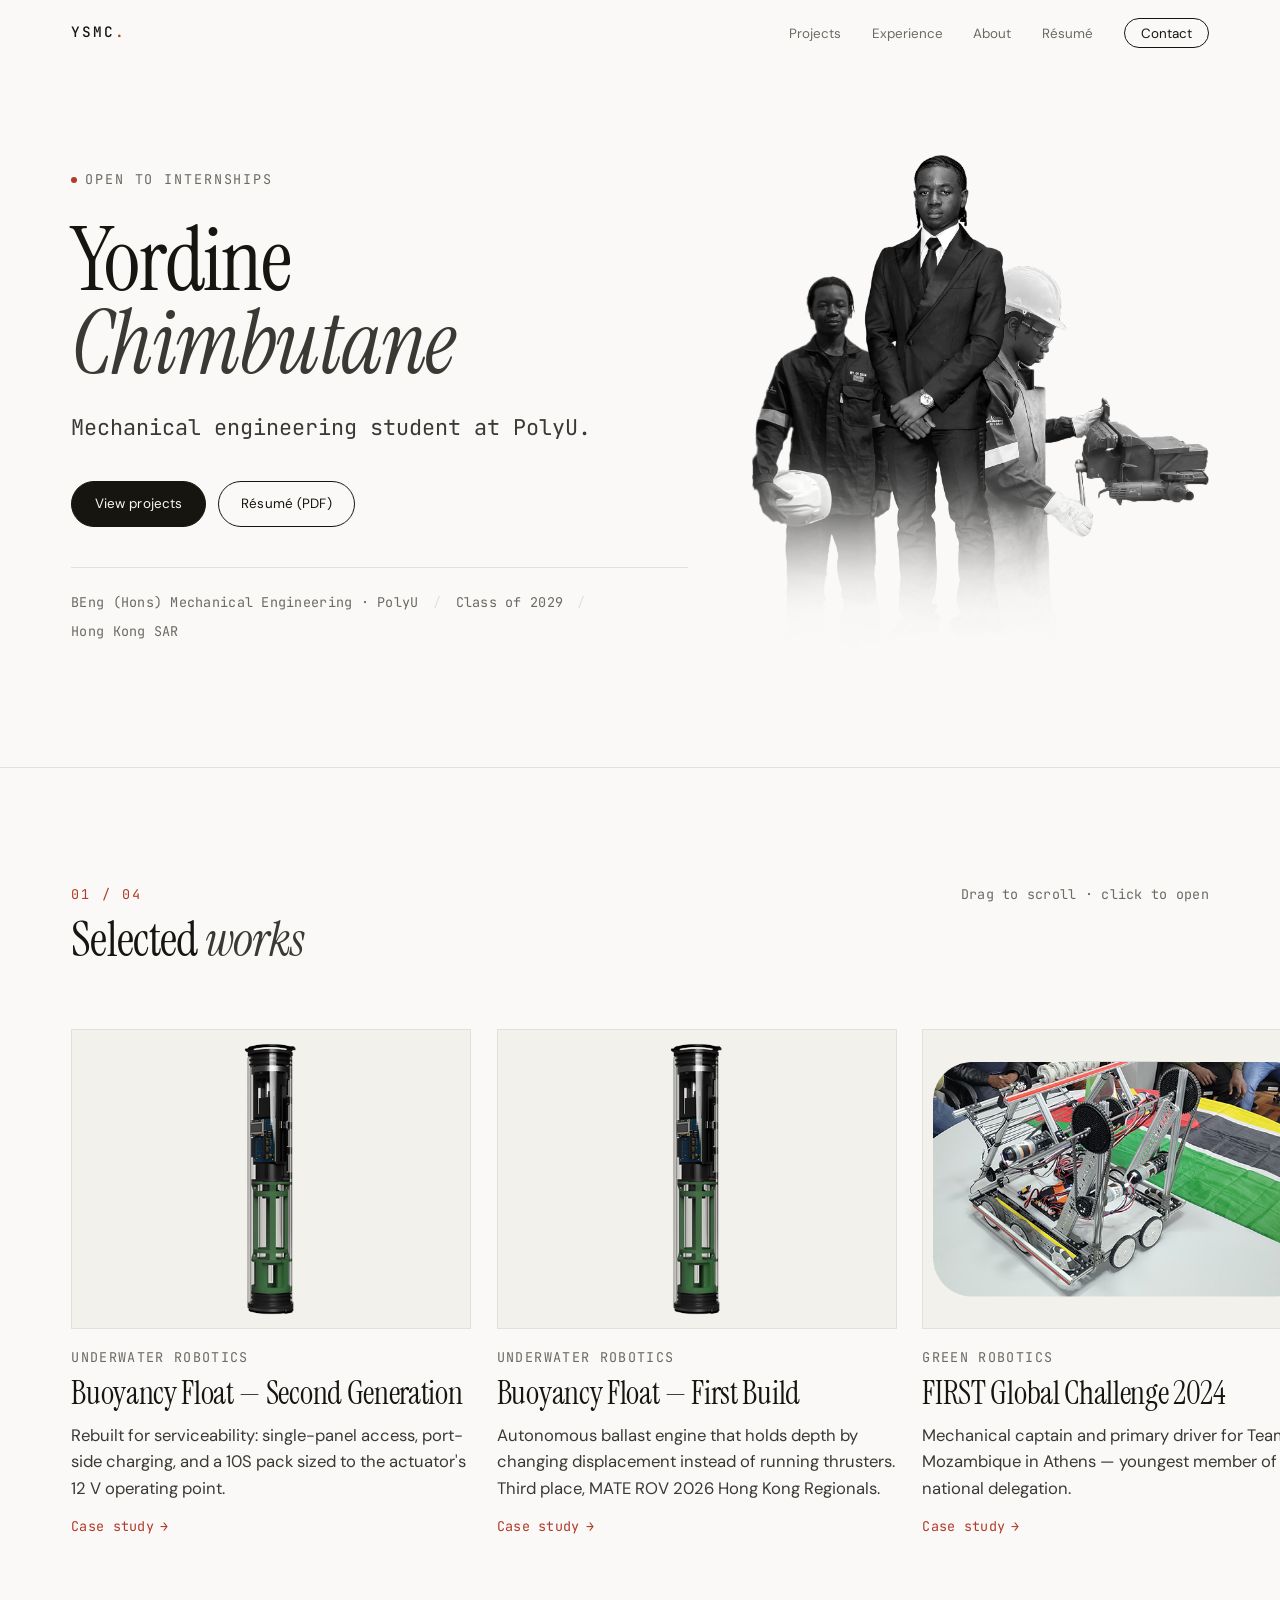
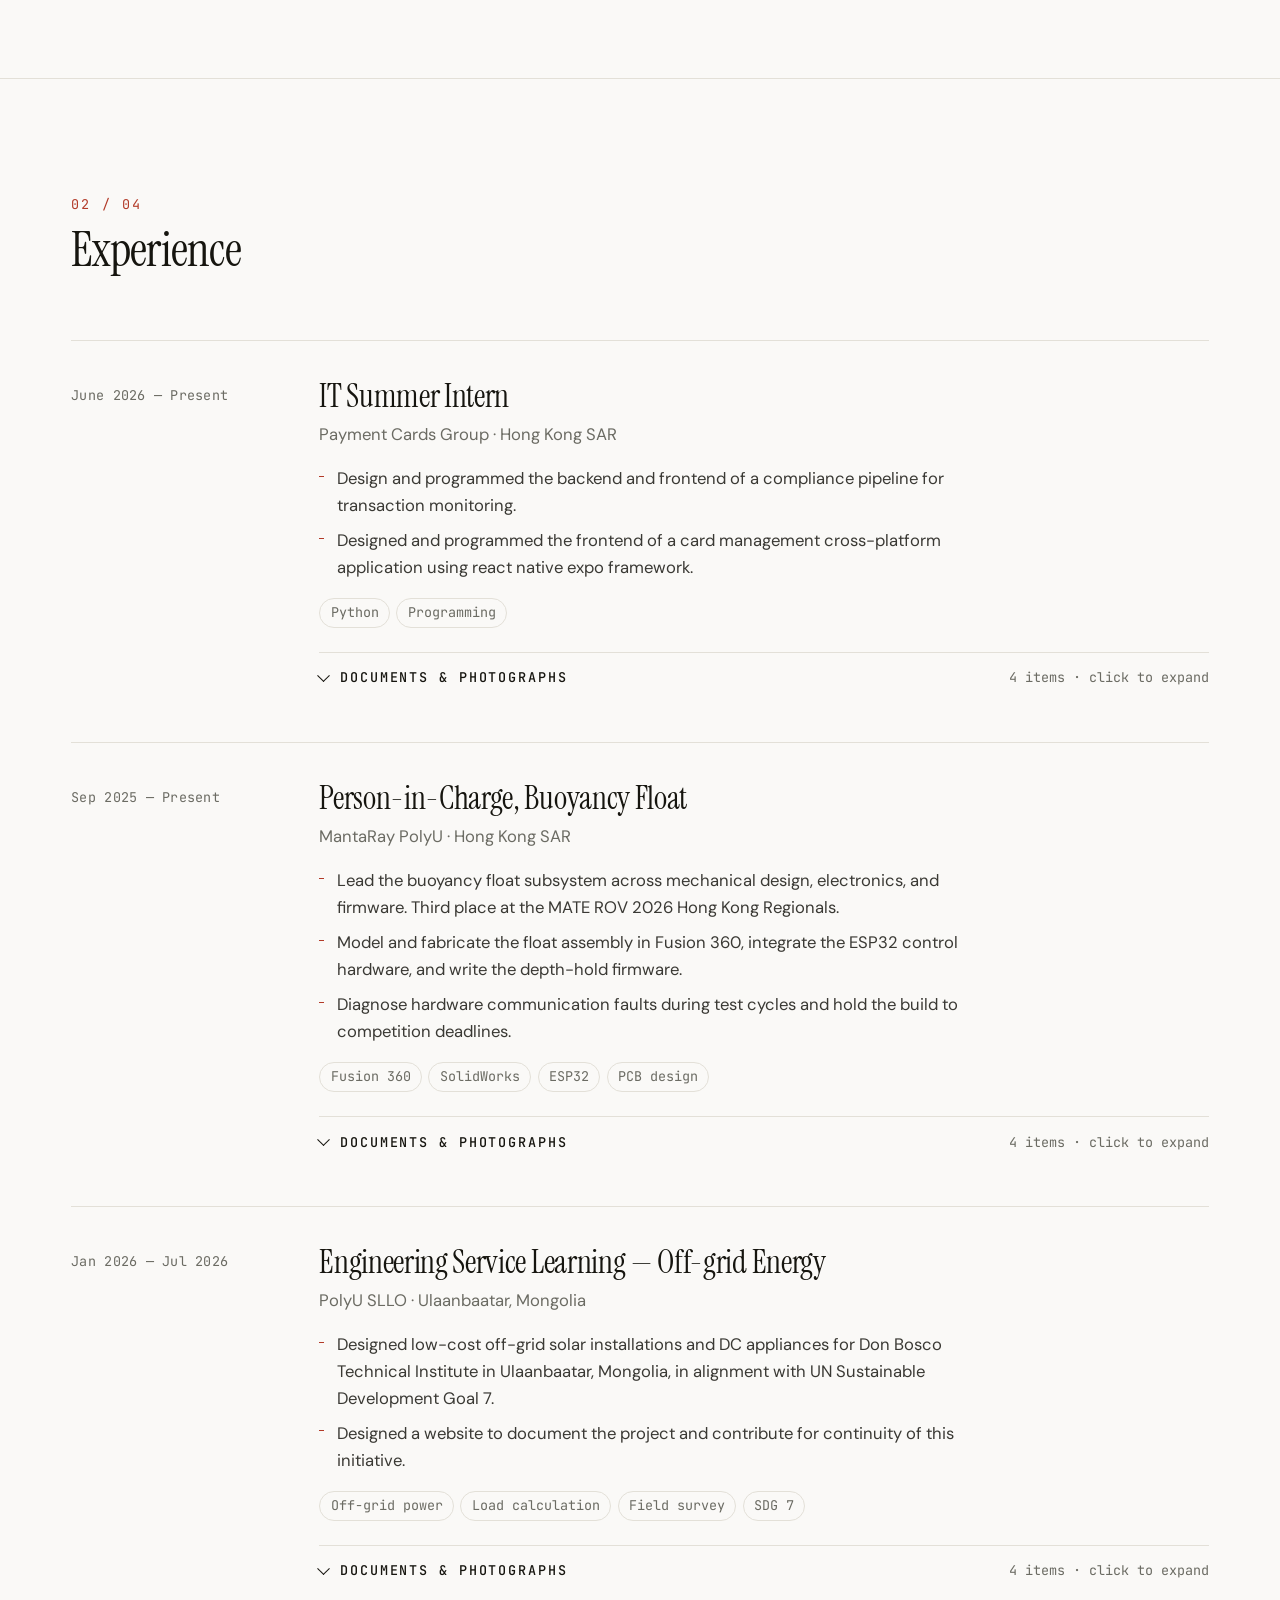
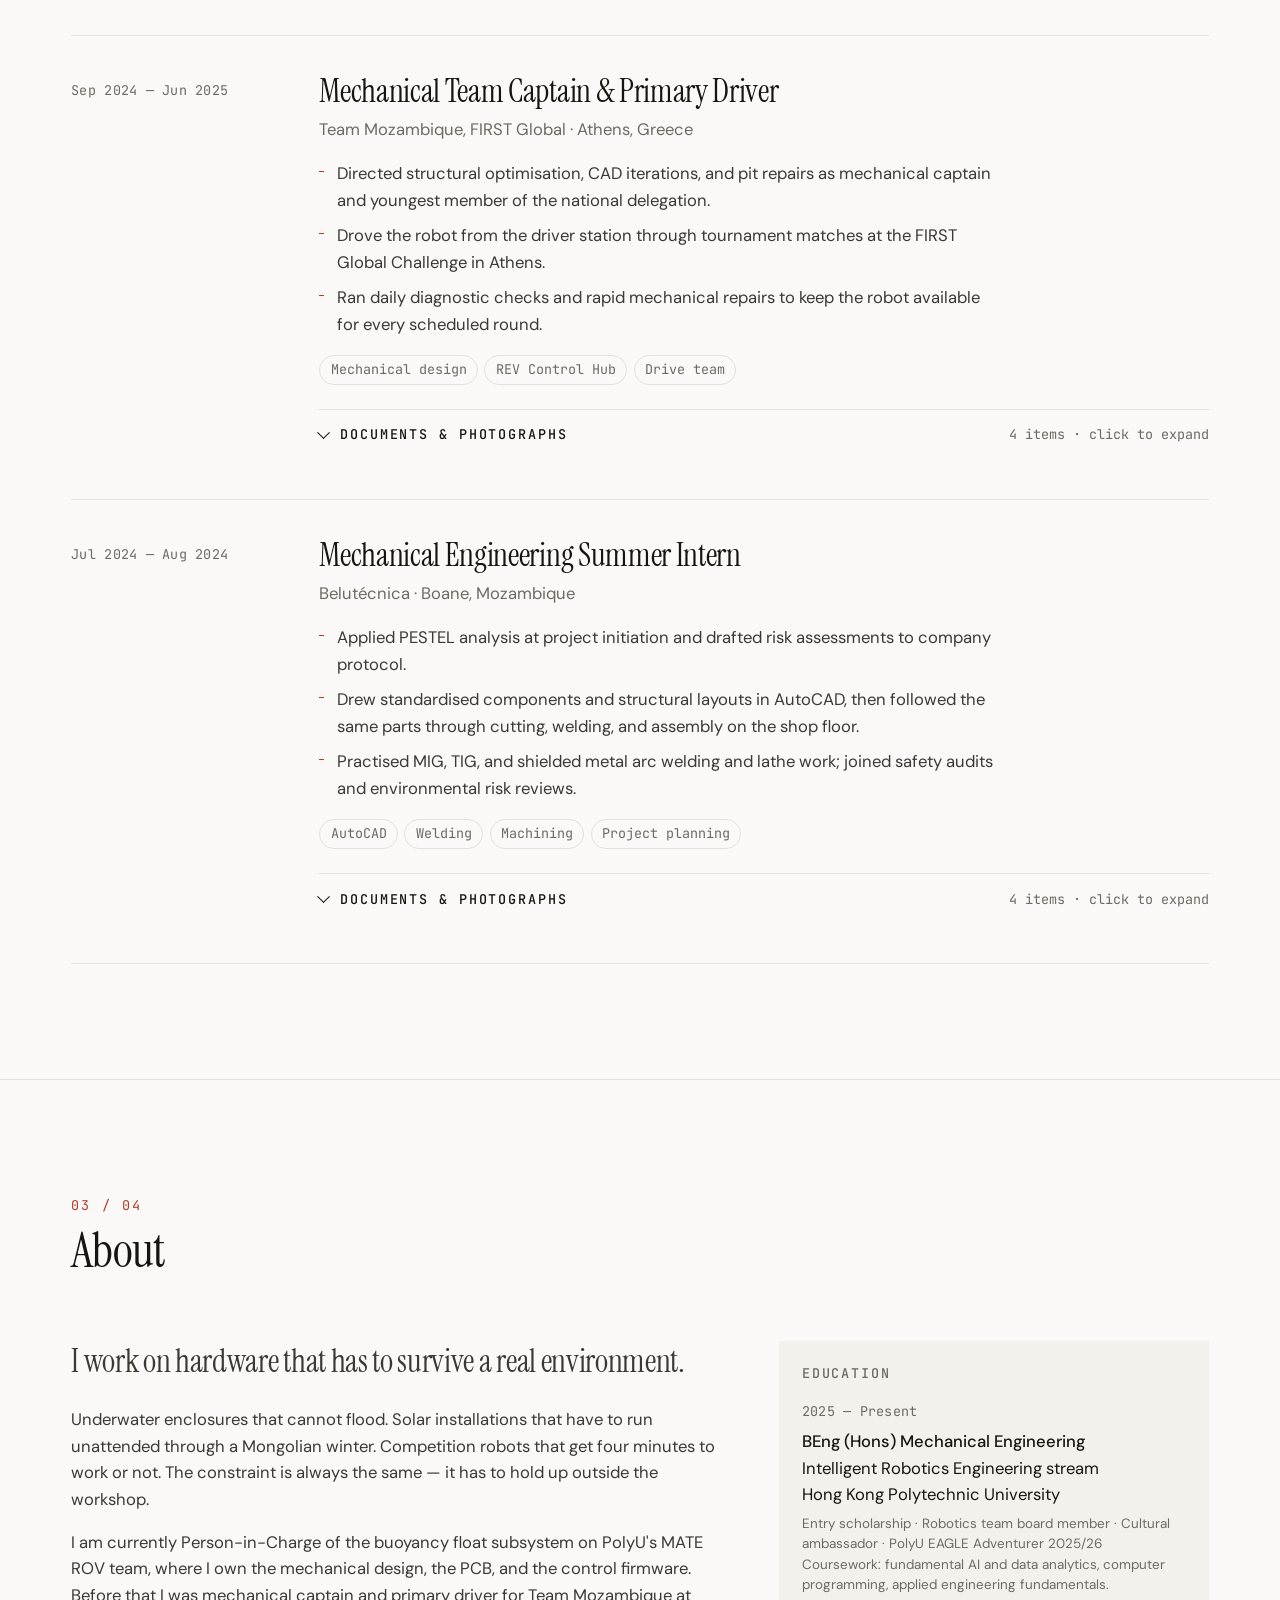
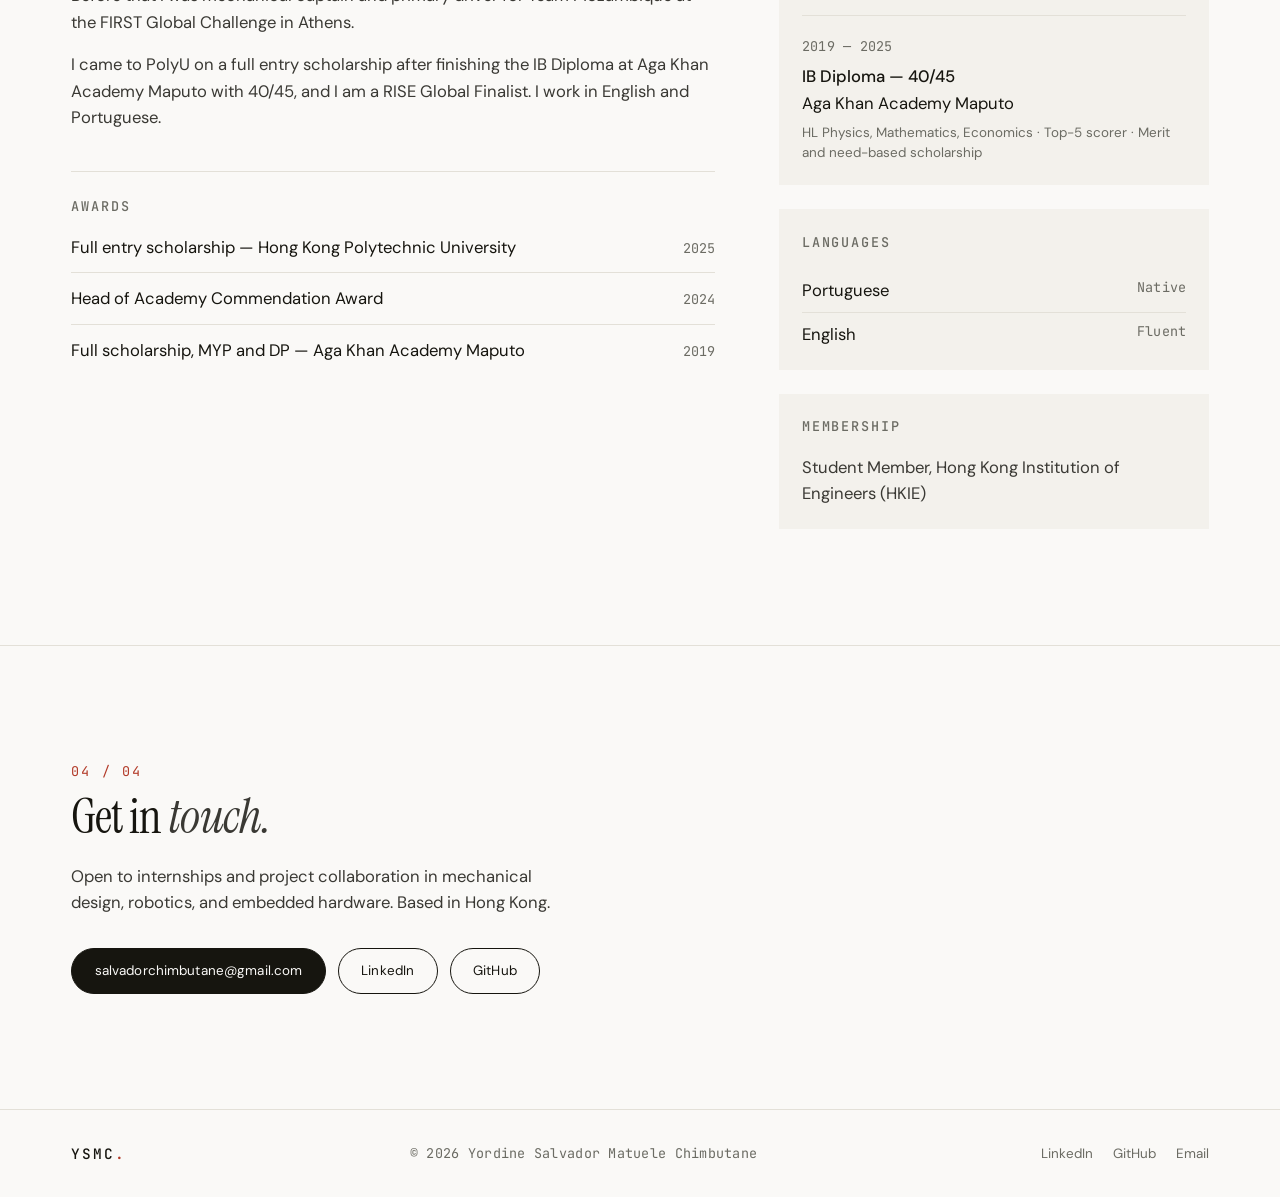
==== commit 7d547109: "feat: media manifest, file attachments and an admin page Move every photograph and document out of i" ====
--- a/index.html
+++ b/index.html
@@ -33,7 +33,7 @@
                 <li><a href="#projects">Projects</a></li>
                 <li><a href="#experience">Experience</a></li>
                 <li><a href="#about">About</a></li>
-                <li><a href="Yordine%20Resume.pdf" target="_blank" rel="noopener">Résumé</a></li>
+                <li><a href="assets/Yordine-Chimbutane-Resume.pdf" data-resume-link target="_blank" rel="noopener">Résumé</a></li>
                 <li><a href="#contact" class="nav-cta">Contact</a></li>
             </ul>
         </div>
@@ -62,7 +62,7 @@
 
                     <div class="hero-btns">
                         <a href="#projects" class="btn btn-primary">View projects</a>
-                        <a href="Yordine%20Resume.pdf" target="_blank" rel="noopener" class="btn btn-ghost">Résumé
+                        <a href="assets/Yordine-Chimbutane-Resume.pdf" data-resume-link target="_blank" rel="noopener" class="btn btn-ghost">Résumé
                             (PDF)</a>
                     </div>
 
@@ -101,7 +101,7 @@
             <div class="projects-scroll" id="projectsScroll">
 
                 <!-- ─── FLOAT v2 ─────────────────────────────── -->
-                <article class="project-card" role="button" tabindex="0" aria-haspopup="dialog">
+                <article class="project-card" data-key="float-v2" role="button" tabindex="0" aria-haspopup="dialog">
                     <div class="project-thumb-frame">
                         <img src="assets/Projects/FLOAT/product.png" alt="Buoyancy float assembly, second generation"
                             class="project-thumb" loading="lazy" />
@@ -119,7 +119,7 @@
                         <h3>Buoyancy Float — Second Generation</h3>
 
                         <div class="case-meta">
-                            <span>SolidWorks</span><span>Fusion 360</span><span>ESP32</span><span>C++</span><span>PCB
+                            <span>SolidWorks</span><span>Fusion 360</span><span>ESP32</span><span>PCB
                                 design</span>
                         </div>
 
@@ -142,7 +142,7 @@
                             </div>
                         </dl>
 
-                        <img src="assets/Projects/FLOAT/team.jpeg" alt="Buoyancy float team at work" class="case-hero"
+                        <img src="assets/Projects/FLOAT/team.jpg" alt="Buoyancy float team at work" class="case-hero"
                             loading="lazy" />
 
                         <div class="case-block">
@@ -179,13 +179,15 @@
                                 →</a>
                         </div>
 
-                        <!-- No photos in assets/gallery/float yet — drop images there and add a
-                             .case-gallery block here, matching the FIRST Global one below. -->
+                        <div data-media="files" data-key="float-v2"></div>
+
+                        <!-- Photographs of the second-generation build go in a .case-gallery block
+                             here, matching the one in the first-build case study below. -->
                     </div>
                 </article>
 
                 <!-- ─── FLOAT v1 ─────────────────────────────── -->
-                <article class="project-card" role="button" tabindex="0" aria-haspopup="dialog">
+                <article class="project-card" data-key="float-v1" role="button" tabindex="0" aria-haspopup="dialog">
                     <div class="project-thumb-frame">
                         <img src="assets/Projects/FLOAT/product.png" alt="Buoyancy float, first build"
                             class="project-thumb" loading="lazy" />
@@ -203,8 +205,7 @@
                         <h3>Buoyancy Float — First Build</h3>
 
                         <div class="case-meta">
-                            <span>SolidWorks</span><span>Fusion 360</span><span>ESP32</span><span>C++ /
-                                Arduino</span><span>PCB design</span>
+                            <span>SolidWorks</span><span>Fusion 360</span><span>ESP32</span><span>Arduino</span><span>PCB design</span>
                         </div>
 
                         <dl class="case-facts">
@@ -245,7 +246,7 @@
                                 <li><strong>Electronics.</strong> Custom PCB distributing power and routing an ESP32 to
                                     the pressure sensor and motor driver, replacing a loose wiring harness and cutting
                                     the electronics footprint.</li>
-                                <li><strong>Control.</strong> C++ on Arduino. A bang-bang loop on pressure-derived depth
+                                <li><strong>Control.</strong> Arduino firmware. A bang-bang loop on pressure-derived depth
                                     drives the ballast motor to hold a setpoint against currents.</li>
                             </ul>
                         </div>
@@ -259,24 +260,9 @@
                         </div>
 
                         <!-- ─── GALLERY ─── -->
-                        <div class="case-gallery">
-                            <div class="case-gallery-head">
-                                <h4>Gallery</h4>
-                                <span class="case-gallery-count mono">17 photographs · scroll →</span>
-                            </div>
-                            <div class="gallery-strip">
-                                <figure><img src="assets/gallery/float/1.png" loading="lazy"
-                                        alt="Team picture before the first robot performance." /></figure>
-                                <figure><img src="assets/gallery/float/2.png" loading="lazy"
-                                        alt="Uploading the last piece of firmware to the float. " />
-                                </figure>
-                                <figure><img src="assets/gallery/float/3.png" loading="lazy"
-                                        alt="Both of our robots underwater mid competition." /></figure>
-                                <figure><img src="assets/gallery/float/4.png" loading="lazy"
-                                        alt="Me in the workshop doing the last assembly to the float." />
-                                </figure>
-                            </div>
-                        </div>
+                        <div data-media="gallery" data-key="float-v1"></div>
+
+                        <div data-media="files" data-key="float-v1"></div>
 
                         <div class="case-links">
                             <a href="https://github.com/yr08ii" target="_blank" rel="noopener"
@@ -287,7 +273,7 @@
                 </article>
 
                 <!-- ─── FIRST GLOBAL 2024 ────────────────────── -->
-                <article class="project-card" role="button" tabindex="0" aria-haspopup="dialog">
+                <article class="project-card" data-key="first-global-2024" role="button" tabindex="0" aria-haspopup="dialog">
                     <div class="project-thumb-frame">
                         <img src="assets/Projects/FIRST/product.png"
                             alt="Team Mozambique's robot, FIRST Global Challenge 2024" class="project-thumb"
@@ -363,58 +349,10 @@
                         <!-- TODO (Yordine): add the delegation's final ranking and any awards
                              here if you want them stated. Left out deliberately — not verified. -->
 
+                        <div data-media="files" data-key="first-global-2024"></div>
+
                         <!-- ─── GALLERY ─── -->
-                        <div class="case-gallery">
-                            <div class="case-gallery-head">
-                                <h4>Gallery</h4>
-                                <span class="case-gallery-count mono">17 photographs · scroll →</span>
-                            </div>
-                            <div class="gallery-strip">
-                                <figure><img src="assets/gallery/firstglobal/web/IMG_2151.jpg" loading="lazy"
-                                        alt="Team Mozambique presenting the robot at Stemmoz, Maputo" /></figure>
-                                <figure><img src="assets/gallery/firstglobal/web/1736167713514.jpg" loading="lazy"
-                                        alt="Team members carrying the competition robot in the Maputo workshop" />
-                                </figure>
-                                <figure><img
-                                        src="assets/gallery/firstglobal/web/47666c8e-6d9f-46bd-936a-acfb2bf3e426.jpg"
-                                        loading="lazy" alt="The finished robot on display before departure" /></figure>
-                                <figure><img
-                                        src="assets/gallery/firstglobal/web/8d5edbb8-ce9f-4600-b25d-f00797afef2e.jpg"
-                                        loading="lazy" alt="The robot shown to guests at the Maputo send-off" />
-                                </figure>
-                                <figure><img src="assets/gallery/firstglobal/web/IMG_2171.jpg" loading="lazy"
-                                        alt="Team Mozambique and supporters at the Maputo send-off" /></figure>
-                                <figure><img src="assets/gallery/firstglobal/web/FullSizeRender.jpg" loading="lazy"
-                                        alt="The student delegation with the robot and the Mozambican flag" /></figure>
-                                <figure><img src="assets/gallery/firstglobal/web/1736167418858.jpg" loading="lazy"
-                                        alt="Pre-departure television interview about the competition" /></figure>
-                                <figure><img src="assets/gallery/firstglobal/web/IMG_2628.jpg" loading="lazy"
-                                        alt="Team Mozambique at the delegation pit in Athens" /></figure>
-                                <figure><img src="assets/gallery/firstglobal/web/1736168285190.jpg" loading="lazy"
-                                        alt="Working on the robot in the pit between matches" /></figure>
-                                <figure><img src="assets/gallery/firstglobal/web/IMG_5594.jpg" loading="lazy"
-                                        alt="Adjusting the chain and lift assembly in the pit" /></figure>
-                                <figure><img src="assets/gallery/firstglobal/web/1736167886825.jpg" loading="lazy"
-                                        alt="Lusophone delegations gathered at the venue" /></figure>
-                                <figure><img src="assets/gallery/firstglobal/web/IMG_7380.jpg" loading="lazy"
-                                        alt="Delegations in national dress at the pits" /></figure>
-                                <figure><img
-                                        src="assets/gallery/firstglobal/web/1C482257-BC62-4CB4-AC33-5B0E383FB570.jpg"
-                                        loading="lazy" alt="The robot on the competition field" /></figure>
-                                <figure><img
-                                        src="assets/gallery/firstglobal/web/2B02454A-8FF7-4675-BCAA-387D924A3E91.jpg"
-                                        loading="lazy" alt="Intake loaded with a game element before a match" />
-                                </figure>
-                                <figure><img src="assets/gallery/firstglobal/web/IMG_5605.jpg" loading="lazy"
-                                        alt="View from the driver station during a match" /></figure>
-                                <figure><img src="assets/gallery/firstglobal/web/IMG_5607.jpg" loading="lazy"
-                                        alt="Driver station with the field set for the next round" /></figure>
-                                <figure><img
-                                        src="assets/gallery/firstglobal/web/CF76DBFA-2683-4AB7-AFAE-6E5EA8DAAA20.jpg"
-                                        loading="lazy" alt="Broadcast feed showing a Mozambique alliance match" />
-                                </figure>
-                            </div>
-                        </div>
+                        <div data-media="gallery" data-key="first-global-2024"></div>
                     </div>
                 </article>
 
@@ -433,7 +371,7 @@
 
                 <div class="timeline">
 
-                    <div class="timeline-item">
+                    <div class="timeline-item" data-key="payment-cards-group">
                         <div class="timeline-date mono">June 2026 — Present</div>
                         <div class="timeline-content">
                             <h3 class="timeline-role">IT Summer Intern</h3>
@@ -448,13 +386,15 @@
                             <div class="timeline-tags">
                                 <span>Python</span><span>Programming</span>
                             </div>
+
+                            <div data-media="files" data-key="payment-cards-group"></div>
                         </div>
                     </div>
 
 
                     <div class="timeline">
 
-                        <div class="timeline-item">
+                        <div class="timeline-item" data-key="mantaray-float">
                             <div class="timeline-date mono">Sep 2025 — Present</div>
                             <div class="timeline-content">
                                 <h3 class="timeline-role">Person-in-Charge, Buoyancy Float</h3>
@@ -463,19 +403,21 @@
                                     <li>Lead the buoyancy float subsystem across mechanical design, electronics, and
                                         firmware. Third place at the MATE ROV 2026 Hong Kong Regionals.</li>
                                     <li>Model and fabricate the float assembly in Fusion 360, integrate the
-                                        ESP32 control hardware, and write the depth-hold logic in C++.</li>
+                                        ESP32 control hardware, and write the depth-hold firmware.</li>
                                     <li>Diagnose hardware communication faults during test cycles and hold the build to
                                         competition deadlines.</li>
                                 </ul>
                                 <div class="timeline-tags">
                                     <span>Fusion
-                                        360</span><span>SolidWorks</span><span>C++</span><span>ESP32</span><span>PCB
+                                        360</span><span>SolidWorks</span><span>ESP32</span><span>PCB
                                         design</span>
                                 </div>
-                            </div>
-                        </div>
-
-                        <div class="timeline-item">
+
+                                <div data-media="files" data-key="mantaray-float"></div>
+                            </div>
+                        </div>
+
+                        <div class="timeline-item" data-key="polyu-mongolia">
                             <div class="timeline-date mono">Jan 2026 — Jul 2026</div>
                             <div class="timeline-content">
                                 <h3 class="timeline-role">Engineering Service Learning — Off-grid Energy</h3>
@@ -491,10 +433,12 @@
                                     <span>Off-grid power</span><span>Load calculation</span><span>Field
                                         survey</span><span>SDG 7</span>
                                 </div>
-                            </div>
-                        </div>
-
-                        <div class="timeline-item">
+
+                                <div data-media="files" data-key="polyu-mongolia"></div>
+                            </div>
+                        </div>
+
+                        <div class="timeline-item" data-key="first-global">
                             <div class="timeline-date mono">Sep 2024 — Jun 2025</div>
                             <div class="timeline-content">
                                 <h3 class="timeline-role">Mechanical Team Captain &amp; Primary Driver</h3>
@@ -512,10 +456,12 @@
                                 <div class="timeline-tags">
                                     <span>Mechanical design</span><span>REV Control Hub</span><span>Drive team</span>
                                 </div>
-                            </div>
-                        </div>
-
-                        <div class="timeline-item">
+
+                                <div data-media="files" data-key="first-global"></div>
+                            </div>
+                        </div>
+
+                        <div class="timeline-item" data-key="belutecnica">
                             <div class="timeline-date mono">Jul 2024 — Aug 2024</div>
                             <div class="timeline-content">
                                 <h3 class="timeline-role">Mechanical Engineering Summer Intern</h3>
@@ -533,11 +479,14 @@
                                     <span>AutoCAD</span><span>Welding</span><span>Machining</span><span>Project
                                         planning</span>
                                 </div>
-                            </div>
-                        </div>
-
-                    </div>
-                </div>
+
+                                <div data-media="files" data-key="belutecnica"></div>
+                            </div>
+                        </div>
+
+                    </div>
+                </div>
+            </div>
         </section>
 
         <!-- ══════════════════ ABOUT ══════════════════ -->
@@ -565,8 +514,7 @@
 
                         <p>I came to PolyU on a full entry scholarship after finishing the IB Diploma at Aga Khan
                             Academy
-                            Maputo with 40/45, and I am a RISE Global Finalist. I work in English and Portuguese, and I
-                            am learning Mandarin.</p>
+                            Maputo with 40/45, and I am a RISE Global Finalist. I work in English and Portuguese.</p>
 
                         <div class="about-awards">
                             <h4>Awards</h4>
@@ -585,11 +533,11 @@
                             <h4>Education</h4>
                             <div class="edu-item">
                                 <span class="mono">2025 — Present</span>
-                                <p><strong>BEng (Hons) Mechanical Engineering</strong><br />Hong Kong Polytechnic
+                                <p><strong>BEng (Hons) Mechanical Engineering</strong><br />Intelligent Robotics Engineering stream<br />Hong Kong Polytechnic
                                     University</p>
                                 <span class="edu-note">Entry scholarship · Robotics team board member · Cultural
-                                    ambassador · PolyU EAGLE Adventurer 2025/26<br />Coursework: AI and data analytics,
-                                    computer vision classification, embedded systems control.</span>
+                                    ambassador · PolyU EAGLE Adventurer 2025/26<br />Coursework: fundamental AI and data
+                                    analytics, computer programming, applied engineering fundamentals.</span>
                             </div>
                             <div class="edu-item">
                                 <span class="mono">2019 — 2025</span>
@@ -603,8 +551,6 @@
                             <h4>Languages</h4>
                             <div class="lang-row"><span>Portuguese</span><span class="mono">Native</span></div>
                             <div class="lang-row"><span>English</span><span class="mono">Fluent</span></div>
-                            <div class="lang-row"><span>Spanish</span><span class="mono">Conversational</span></div>
-                            <div class="lang-row"><span>Mandarin</span><span class="mono">Learning</span></div>
                         </div>
 
                         <div class="sidebar-card">
@@ -658,6 +604,30 @@
         </div>
     </div>
 
+    <!-- ══════════════════ FILE VIEWER ══════════════════ -->
+    <!-- Shared by the attachment cards in the experience timeline and the
+         "Production files" drawers inside a case study. Layered above the
+         case-study overlay so it can be opened from inside one. -->
+    <div class="viewer-backdrop" id="fileViewer" role="dialog" aria-modal="true" aria-labelledby="viewerTitle" hidden>
+        <div class="viewer-panel">
+            <div class="viewer-head">
+                <div>
+                    <span class="viewer-kind mono" id="viewerKind"></span>
+                    <h3 class="viewer-title" id="viewerTitle"></h3>
+                </div>
+                <div class="viewer-actions">
+                    <a class="btn btn-ghost" id="viewerOpen" href="#" target="_blank" rel="noopener">
+                        <span class="viewer-open-label">Open in new tab</span> ↗</a>
+                    <button class="viewer-close" id="viewerClose" aria-label="Close file">&#x2715;</button>
+                </div>
+            </div>
+            <div class="viewer-stage" id="viewerStage"></div>
+            <div class="viewer-foot" id="viewerFoot">
+                <p class="viewer-note" id="viewerNote"></p>
+            </div>
+        </div>
+    </div>
+
     <script src="index.js"></script>
 </body>
 
--- a/style.css
+++ b/style.css
@@ -1197,6 +1197,334 @@
 }
 
 /* ═══════════════════════════════════════════════
+   FILE DRAWER — collapsible attachment block
+   Used twice: "Production files" inside a case study,
+   and the attachment block on each experience entry.
+   ═══════════════════════════════════════════════ */
+.file-drawer {
+    margin-top: 1.5rem;
+    border-top: 1px solid var(--rule);
+    border-bottom: 1px solid var(--rule);
+}
+
+/* Inside a case study the drawer is a full section, so it gets the same
+   breathing room as .case-gallery rather than the tighter timeline spacing. */
+.canvas-body .file-drawer {
+    margin-top: 2.5rem;
+}
+
+/* In the timeline the entry already closes with its own rule, so a second one
+   here would double up. */
+.timeline-content .file-drawer {
+    border-bottom: 0;
+}
+
+.file-drawer>summary {
+    display: flex;
+    flex-wrap: wrap;
+    align-items: baseline;
+    gap: 0.75rem;
+    padding-block: 0.9rem;
+    cursor: pointer;
+    list-style: none;
+    transition: color 0.2s var(--ease);
+}
+
+/* Safari still paints its own triangle without this. */
+.file-drawer>summary::-webkit-details-marker {
+    display: none;
+}
+
+.file-drawer>summary:hover .drawer-label,
+.file-drawer>summary:focus-visible .drawer-label {
+    color: var(--accent);
+}
+
+.file-drawer>summary:focus-visible {
+    outline: 2px solid var(--accent);
+    outline-offset: 3px;
+}
+
+.drawer-chevron {
+    /* Sits on the text baseline, so nudge it back onto the optical centre. */
+    align-self: center;
+    width: 9px;
+    height: 9px;
+    border-right: 1px solid var(--ink);
+    border-bottom: 1px solid var(--ink);
+    transform: rotate(45deg) translate(-2px, -2px);
+    transition: transform 0.25s var(--ease);
+}
+
+.file-drawer[open]>summary .drawer-chevron {
+    transform: rotate(-135deg) translate(-2px, -2px);
+}
+
+.drawer-label {
+    font-family: 'JetBrains Mono', monospace;
+    font-size: var(--step--1);
+    font-weight: 500;
+    letter-spacing: 0.14em;
+    text-transform: uppercase;
+    transition: color 0.2s var(--ease);
+}
+
+.drawer-hint {
+    font-family: 'JetBrains Mono', monospace;
+    font-size: var(--step--1);
+    color: var(--muted);
+    margin-left: auto;
+}
+
+/* ═══════════════════════════════════════════════
+   ATTACHMENT GRID
+   ═══════════════════════════════════════════════ */
+/* 1px gaps over a rule-coloured bed give flush hairlines between cards,
+   the same construction as .case-facts. */
+.attachments {
+    display: grid;
+    grid-template-columns: repeat(auto-fill, minmax(min(100%, 260px), 1fr));
+    gap: 1px;
+    margin-bottom: 1.25rem;
+    background: var(--rule);
+    border: 1px solid var(--rule);
+}
+
+.attachment {
+    display: flex;
+    align-items: center;
+    gap: 0.9rem;
+    width: 100%;
+    padding: 0.7rem 0.85rem;
+    text-align: left;
+    background: var(--paper);
+    transition: background 0.2s var(--ease);
+}
+
+.attachment:hover,
+.attachment:focus-visible {
+    background: var(--paper-2);
+}
+
+.attachment:hover .attachment-name {
+    color: var(--accent);
+}
+
+.attachment-thumb {
+    flex: 0 0 auto;
+    display: grid;
+    place-items: center;
+    width: 58px;
+    height: 58px;
+    overflow: hidden;
+    background: var(--paper-2);
+    border: 1px solid var(--rule);
+}
+
+.attachment-thumb img {
+    width: 100%;
+    height: 100%;
+    object-fit: cover;
+}
+
+/* Documents and any image whose file is not in place yet fall back to a
+   lettered tile, so a missing asset never shows a broken-image icon. */
+.attachment-thumb-doc,
+.attachment-thumb.is-missing {
+    font-family: 'JetBrains Mono', monospace;
+    font-size: var(--step--1);
+    letter-spacing: 0.08em;
+    color: var(--muted);
+    background: var(--paper);
+    border-style: dashed;
+}
+
+.attachment-thumb.is-missing img {
+    display: none;
+}
+
+.attachment-meta {
+    display: grid;
+    gap: 0.25rem;
+    min-width: 0;
+}
+
+.attachment-name {
+    font-size: var(--step-0);
+    line-height: 1.3;
+    color: var(--ink);
+    transition: color 0.2s var(--ease);
+}
+
+.attachment-kind {
+    font-family: 'JetBrains Mono', monospace;
+    font-size: var(--step--1);
+    color: var(--muted);
+}
+
+/* ═══════════════════════════════════════════════
+   FILE VIEWER — image lightbox / embedded PDF reader
+   Layered above the case-study overlay so it can be
+   opened from inside one.
+   ═══════════════════════════════════════════════ */
+.viewer-backdrop {
+    position: fixed;
+    inset: 0;
+    z-index: 400;
+    display: flex;
+    align-items: center;
+    justify-content: center;
+    padding: clamp(0.75rem, 3vw, 2.5rem);
+    background: color-mix(in srgb, var(--ink) 62%, transparent);
+    backdrop-filter: blur(4px);
+    opacity: 0;
+    visibility: hidden;
+    transition: opacity 0.25s var(--ease), visibility 0s linear 0.25s;
+}
+
+.viewer-backdrop[hidden] {
+    display: none;
+}
+
+.viewer-backdrop.is-open {
+    opacity: 1;
+    visibility: visible;
+    transition: opacity 0.25s var(--ease), visibility 0s linear 0s;
+}
+
+.viewer-panel {
+    display: flex;
+    flex-direction: column;
+    width: min(1100px, 100%);
+    max-height: 100%;
+    background: var(--paper);
+    border: 1px solid var(--rule);
+    transform: translateY(10px);
+    transition: transform 0.3s var(--ease);
+}
+
+.viewer-backdrop.is-open .viewer-panel {
+    transform: translateY(0);
+}
+
+.viewer-head {
+    display: flex;
+    align-items: flex-start;
+    justify-content: space-between;
+    gap: 1rem;
+    padding: 1rem clamp(1rem, 3vw, 1.75rem);
+    border-bottom: 1px solid var(--rule);
+}
+
+.viewer-kind {
+    display: block;
+    font-family: 'JetBrains Mono', monospace;
+    font-size: var(--step--1);
+    letter-spacing: 0.14em;
+    text-transform: uppercase;
+    color: var(--accent);
+}
+
+.viewer-title {
+    font-family: 'Instrument Serif', Georgia, serif;
+    font-weight: 400;
+    font-size: var(--step-1);
+    line-height: 1.15;
+    margin-top: 0.25rem;
+    max-width: 40ch;
+}
+
+.viewer-actions {
+    display: flex;
+    align-items: center;
+    gap: 0.6rem;
+    flex-shrink: 0;
+}
+
+/* .btn sets display, which would otherwise win over the hidden attribute the
+   script uses when a file is not on disk yet. */
+.viewer-actions [hidden] {
+    display: none;
+}
+
+.viewer-close {
+    display: grid;
+    place-items: center;
+    width: 40px;
+    height: 40px;
+    border-radius: 50%;
+    background: var(--paper);
+    border: 1px solid var(--rule);
+    font-size: 1rem;
+    line-height: 1;
+    transition: background 0.2s var(--ease), color 0.2s var(--ease);
+}
+
+.viewer-close:hover {
+    background: var(--ink);
+    color: var(--paper);
+}
+
+.viewer-stage {
+    flex: 1 1 auto;
+    min-height: 0;
+    display: grid;
+    place-items: center;
+    background: var(--paper-2);
+    padding: clamp(0.5rem, 2vw, 1rem);
+}
+
+.viewer-stage img {
+    max-width: 100%;
+    max-height: min(68vh, 780px);
+    object-fit: contain;
+}
+
+/* The browser's own PDF reader, embedded. Given a definite height because a
+   replaced element in a grid cell has no intrinsic one to stretch to. */
+.viewer-stage iframe {
+    width: 100%;
+    height: min(68vh, 780px);
+    border: 0;
+    background: var(--paper);
+}
+
+.viewer-fallback {
+    max-width: 46ch;
+    padding: clamp(2rem, 6vw, 3.5rem) 1rem;
+    text-align: center;
+    color: var(--muted);
+}
+
+/* The rule has to span the panel while the prose stays at a readable measure,
+   so the border sits on the wrapper rather than on the paragraph. */
+.viewer-foot {
+    flex: 0 0 auto;
+    padding: 1rem clamp(1rem, 3vw, 1.75rem) 1.25rem;
+    border-top: 1px solid var(--rule);
+}
+
+.viewer-foot[hidden] {
+    display: none;
+}
+
+.viewer-note {
+    max-width: var(--measure);
+    color: var(--ink-2);
+}
+
+@media (max-width: 640px) {
+    .viewer-title {
+        font-size: var(--step-0);
+    }
+
+    /* The label alone would wrap the header onto two rows on a narrow screen. */
+    .viewer-open-label {
+        display: none;
+    }
+}
+
+/* ═══════════════════════════════════════════════
    MOTION PREFERENCES
    ═══════════════════════════════════════════════ */
 @media (prefers-reduced-motion: reduce) {
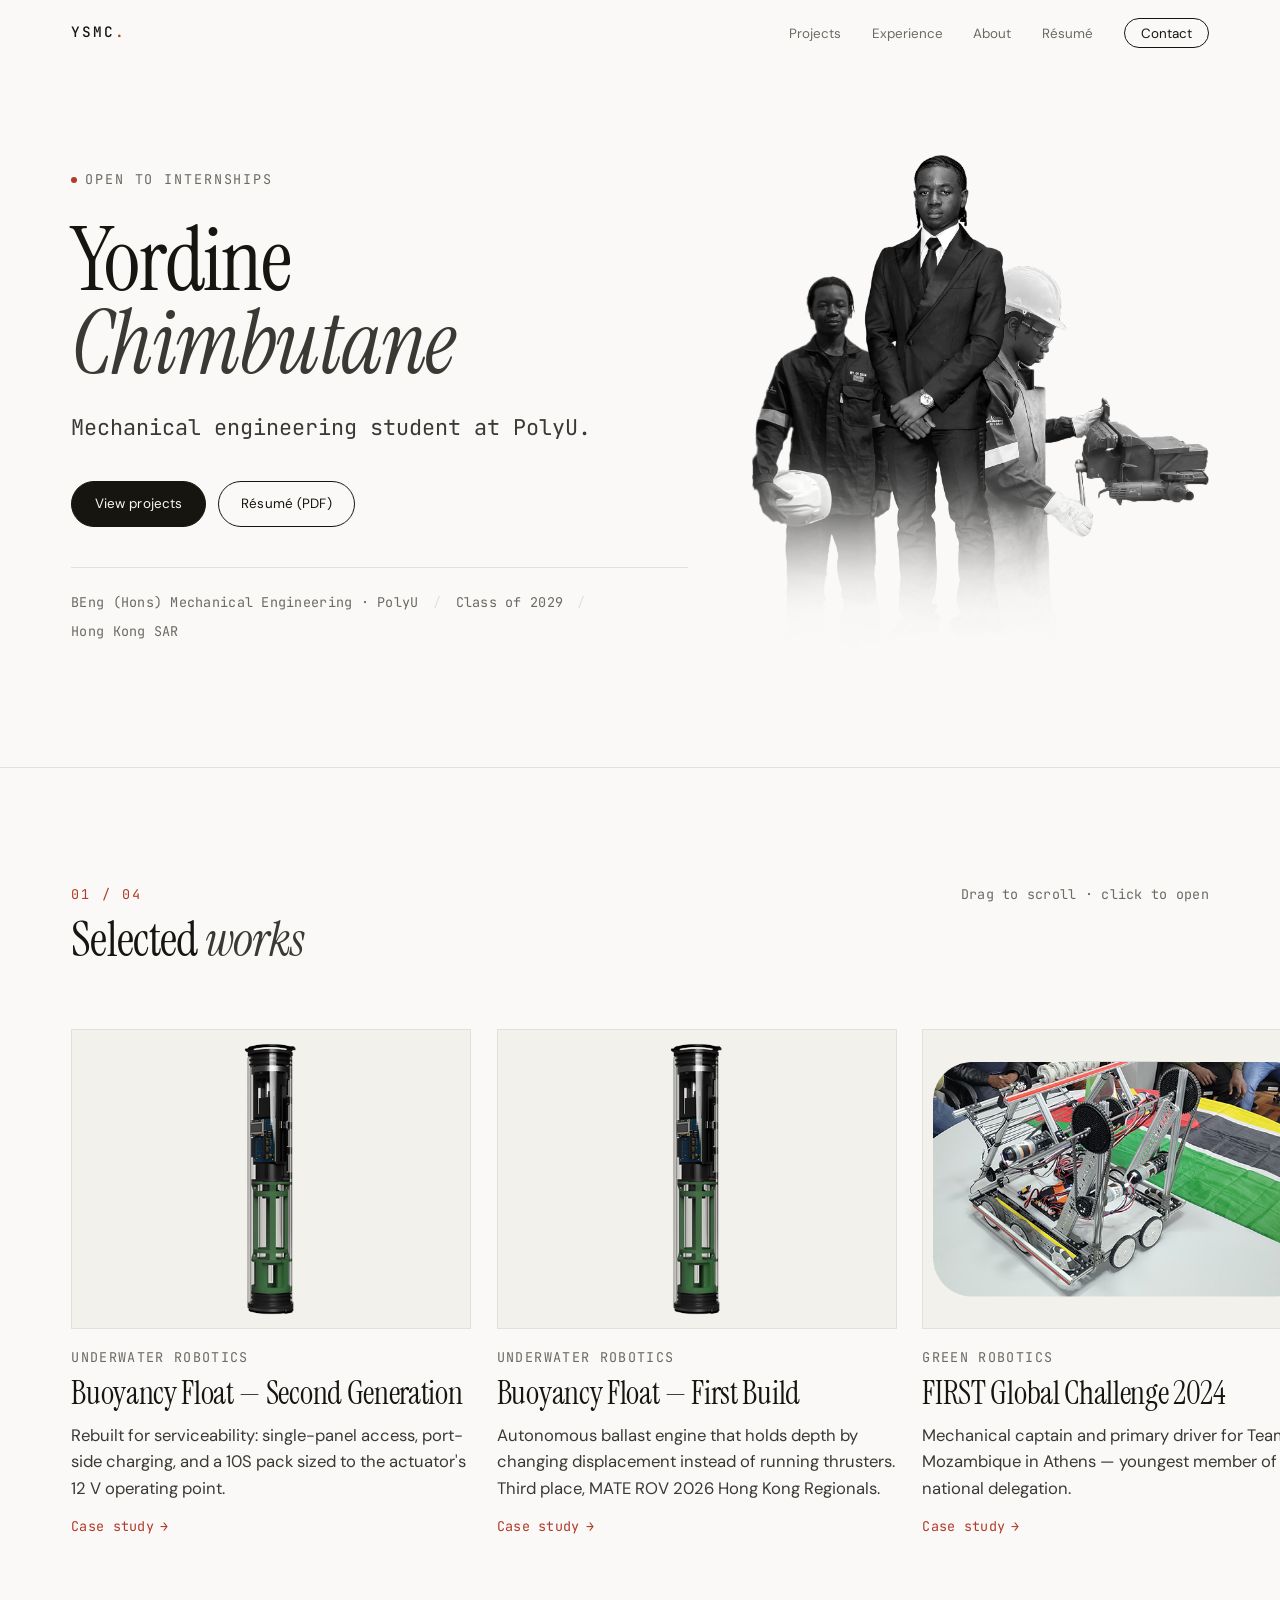
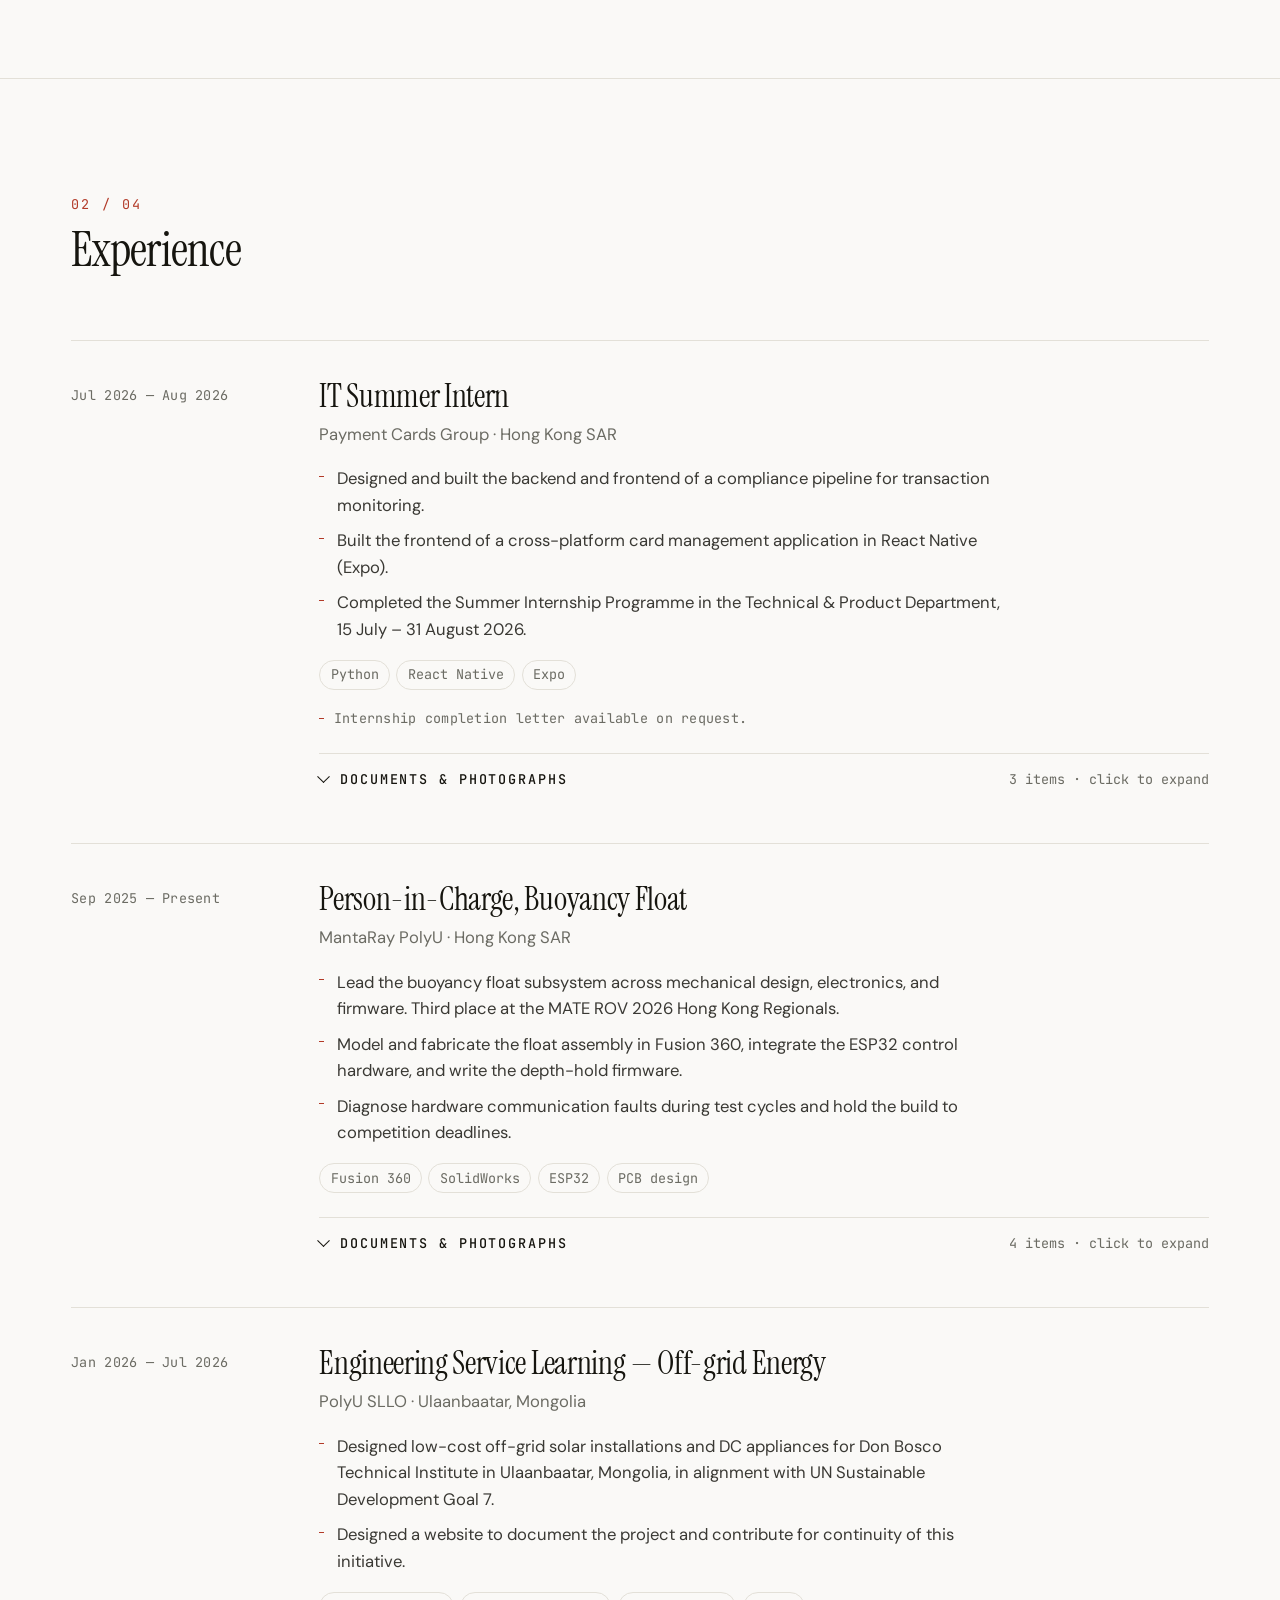
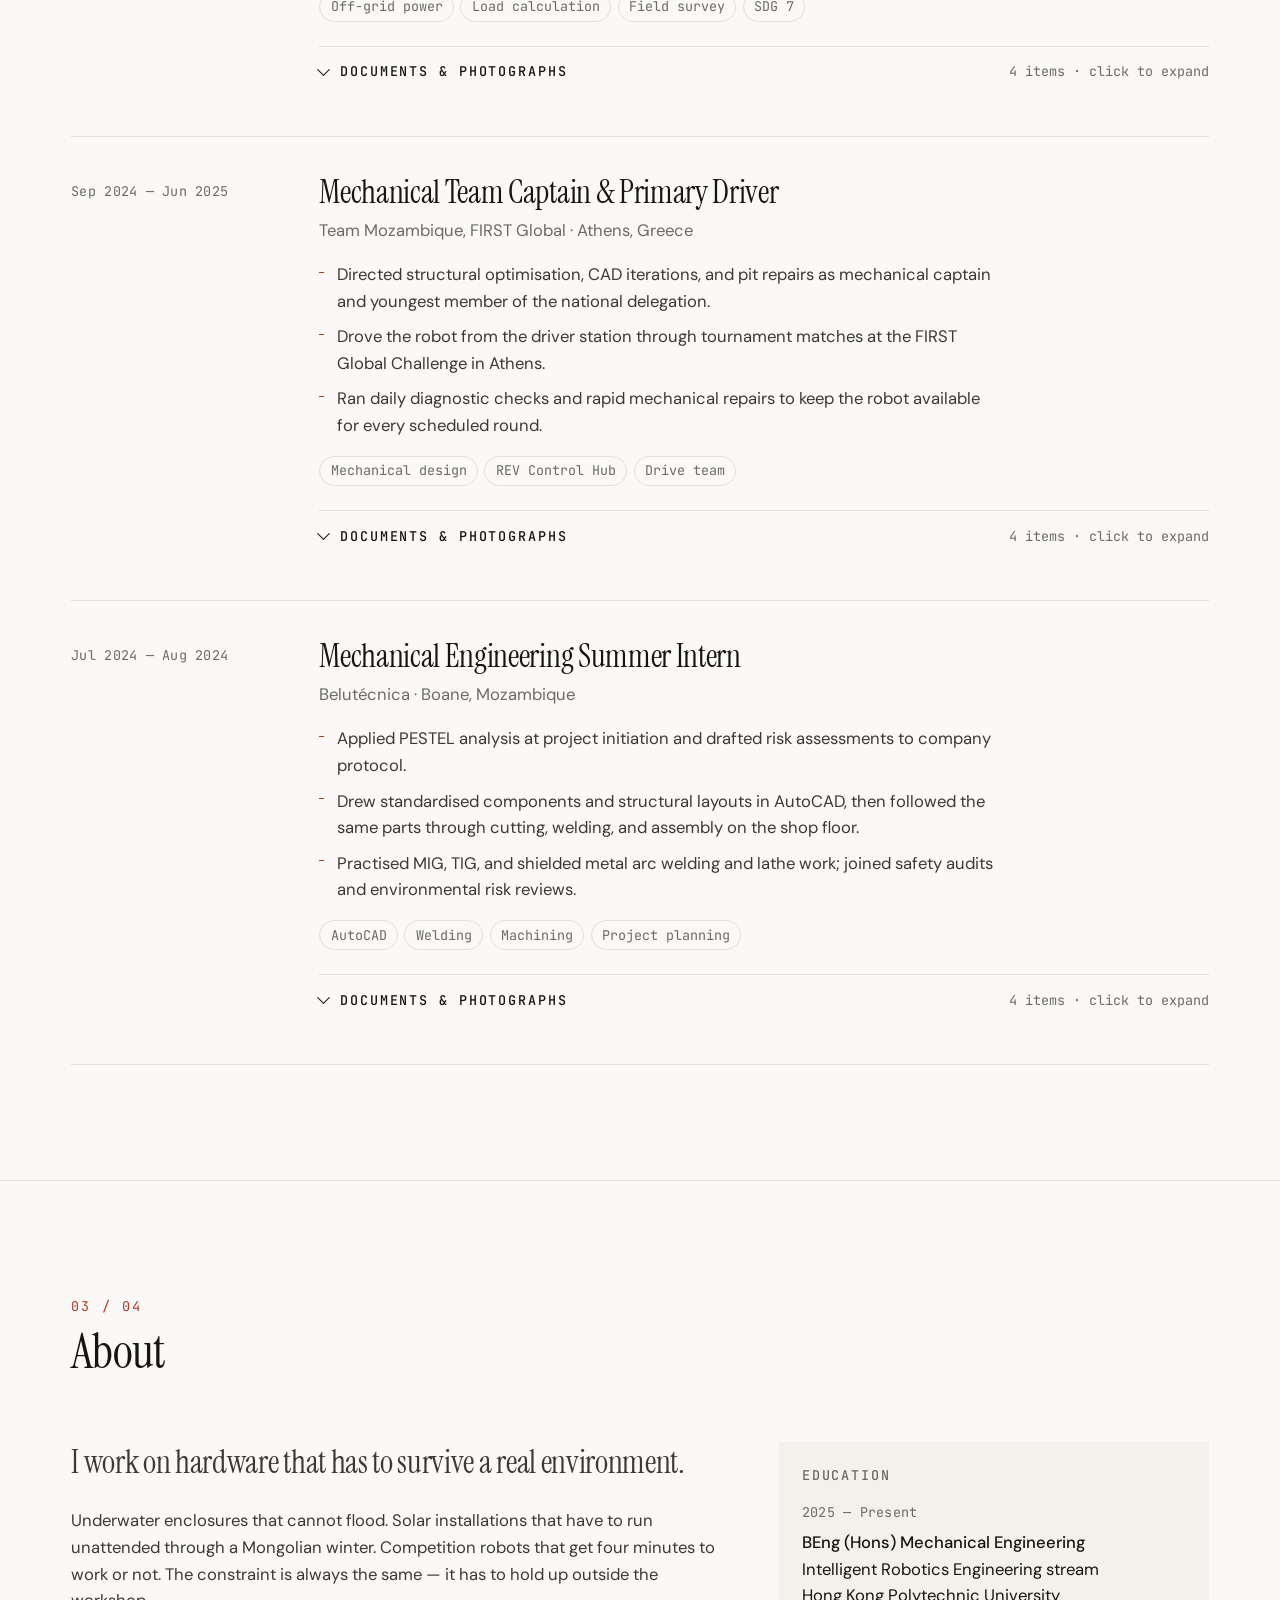
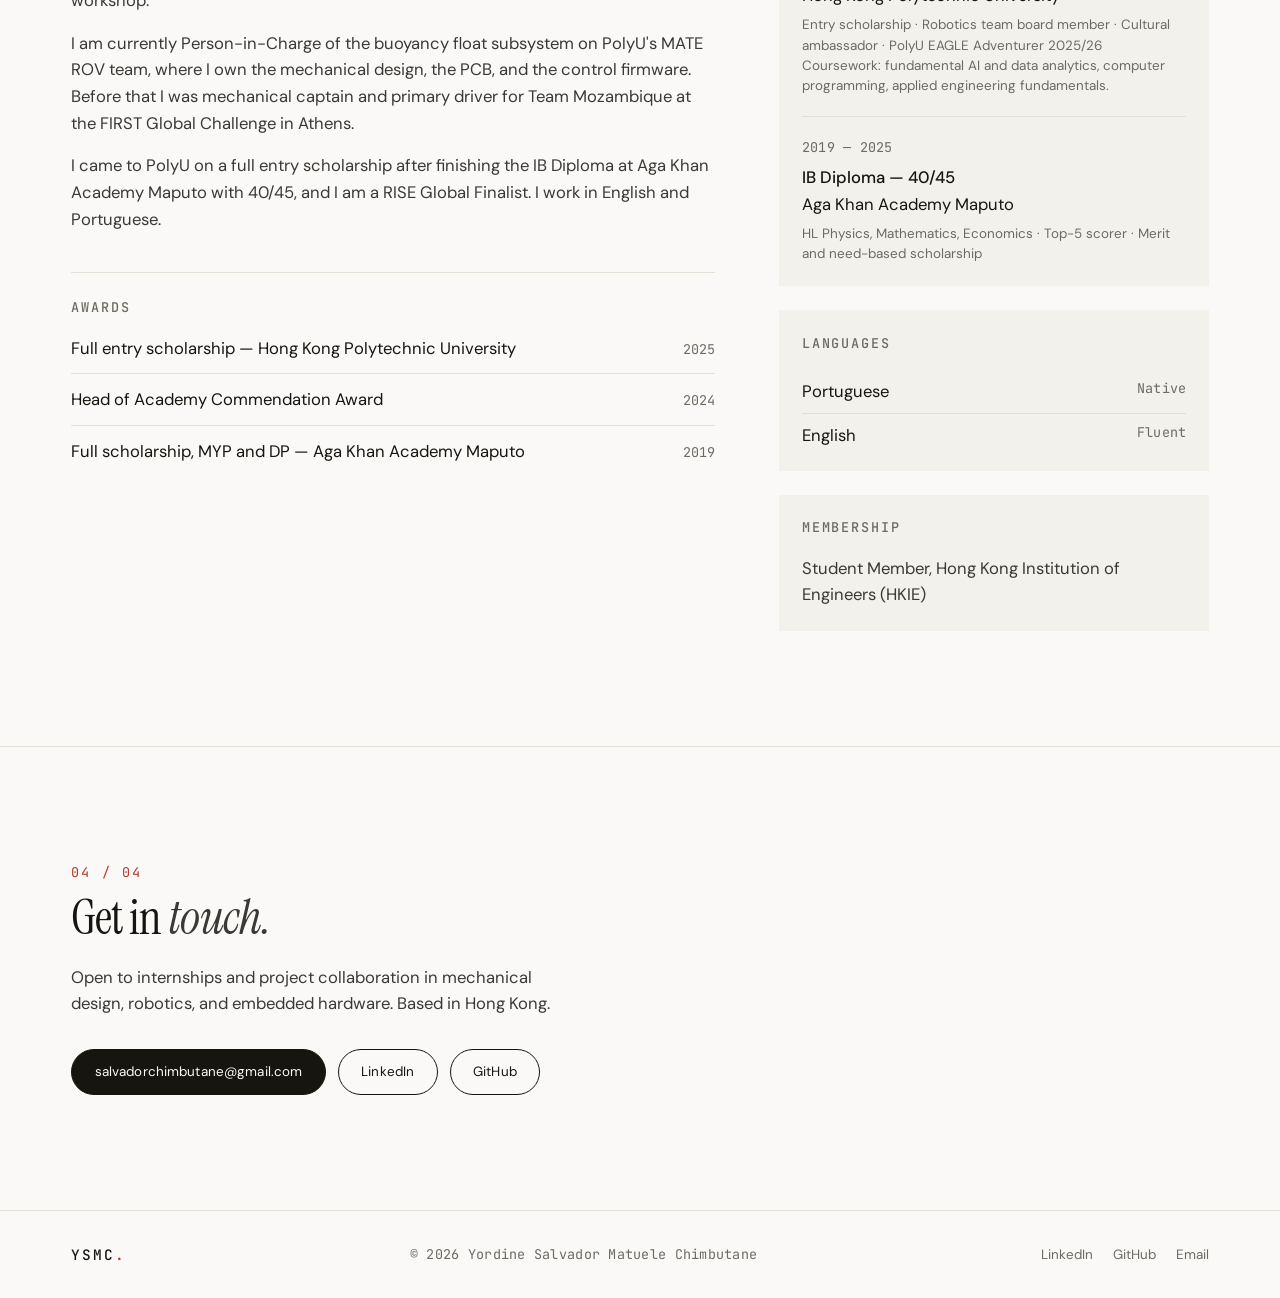
==== commit 08a6f49c: "content: state the PCG internship dates, letter on request The completion letter is marked private a" ====
--- a/index.html
+++ b/index.html
@@ -372,20 +372,23 @@
                 <div class="timeline">
 
                     <div class="timeline-item" data-key="payment-cards-group">
-                        <div class="timeline-date mono">June 2026 — Present</div>
+                        <div class="timeline-date mono">Jul 2026 — Aug 2026</div>
                         <div class="timeline-content">
                             <h3 class="timeline-role">IT Summer Intern</h3>
                             <span class="timeline-company">Payment Cards Group · Hong Kong SAR</span>
                             <ul class="timeline-list">
-                                <li>Design and programmed the backend and frontend of a compliance pipeline for
-                                    transaction monitoring.
-                                </li>
-                                <li>Designed and programmed the frontend of a card management cross-platform application
-                                    using react native expo framework.</li>
+                                <li>Designed and built the backend and frontend of a compliance pipeline for
+                                    transaction monitoring.</li>
+                                <li>Built the frontend of a cross-platform card management application in React
+                                    Native (Expo).</li>
+                                <li>Completed the Summer Internship Programme in the Technical &amp; Product
+                                    Department, 15&nbsp;July – 31&nbsp;August 2026.</li>
                             </ul>
                             <div class="timeline-tags">
-                                <span>Python</span><span>Programming</span>
-                            </div>
+                                <span>Python</span><span>React Native</span><span>Expo</span>
+                            </div>
+
+                            <p class="timeline-note mono">Internship completion letter available on request.</p>
 
                             <div data-media="files" data-key="payment-cards-group"></div>
                         </div>
--- a/style.css
+++ b/style.css
@@ -968,6 +968,23 @@
     margin-top: 1.1rem;
 }
 
+/* A standing note under an entry — something offered rather than shown. */
+.timeline-note {
+    margin-top: 1.1rem;
+    font-size: var(--step--1);
+    color: var(--muted);
+}
+
+.timeline-note::before {
+    content: '';
+    display: inline-block;
+    width: 5px;
+    height: 1px;
+    margin-right: 0.6rem;
+    vertical-align: middle;
+    background: var(--accent);
+}
+
 .timeline-tags span {
     font-family: 'JetBrains Mono', monospace;
     font-size: var(--step--1);
